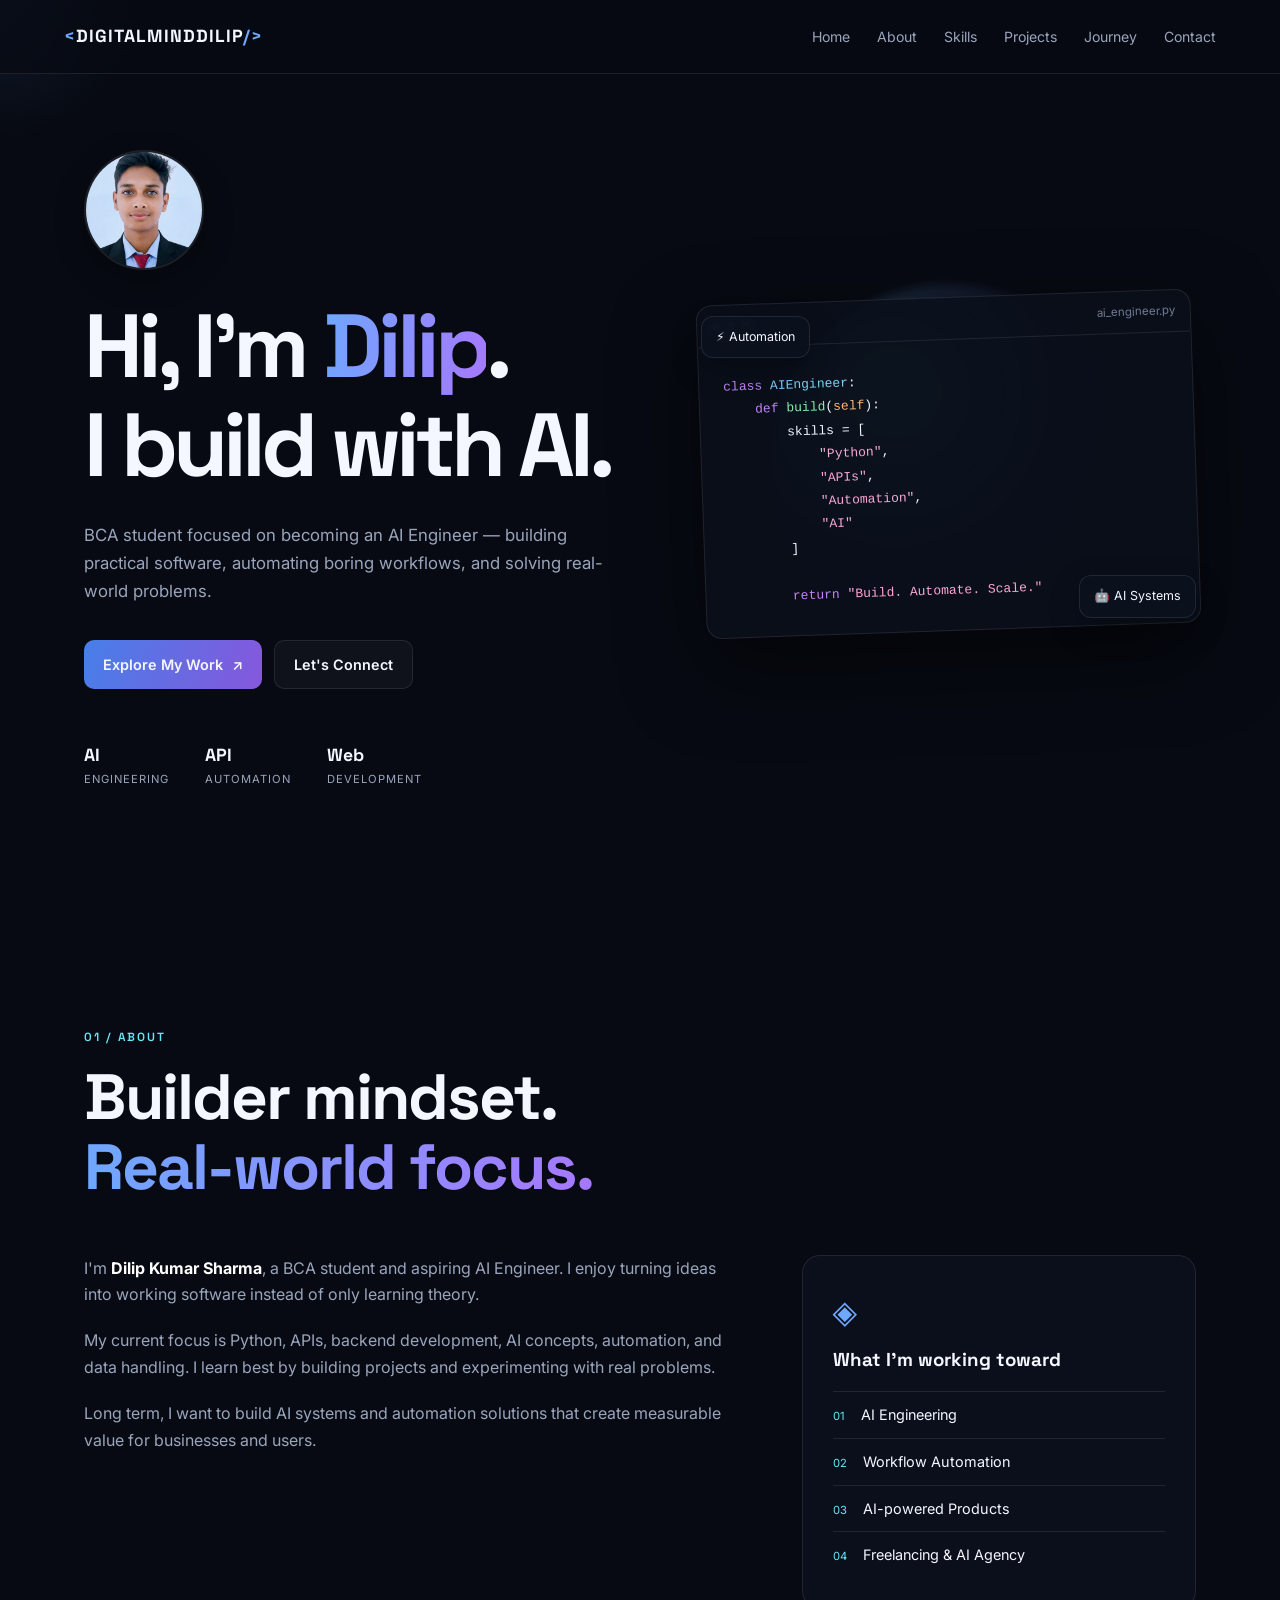
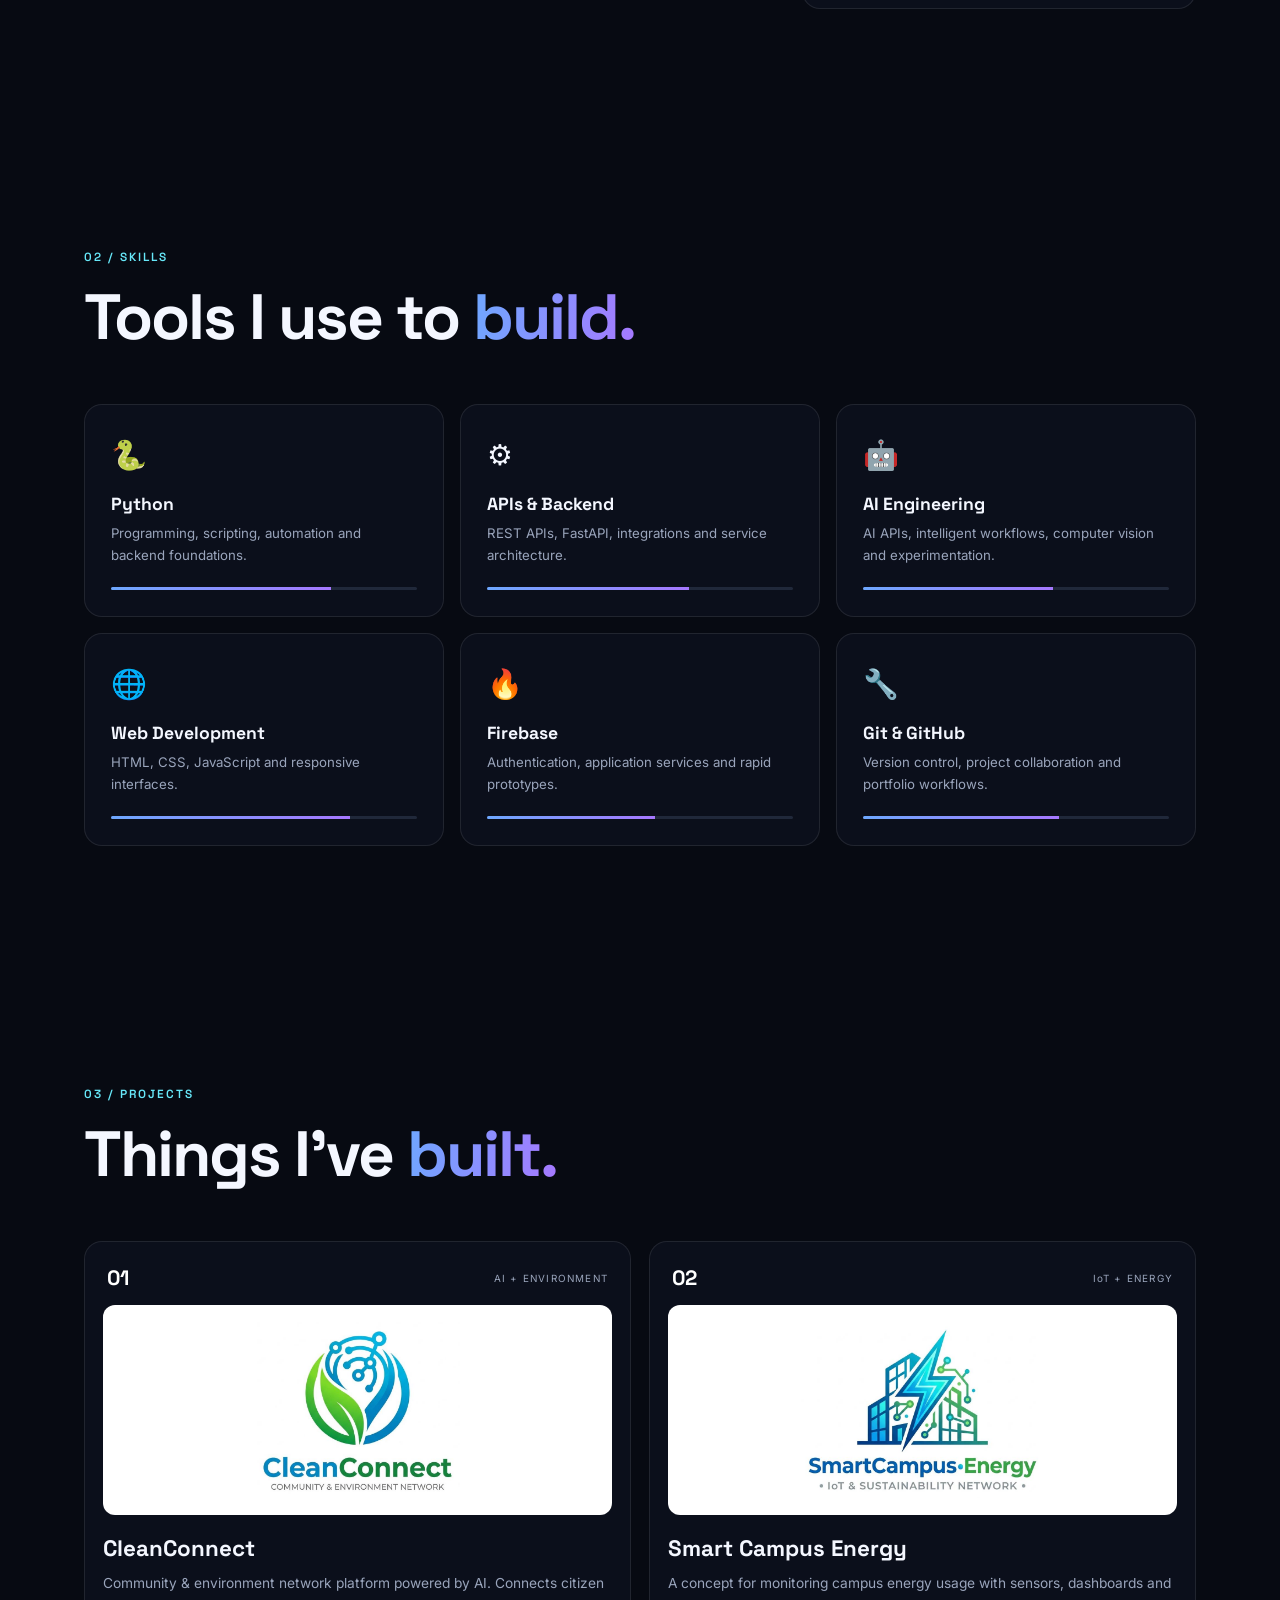
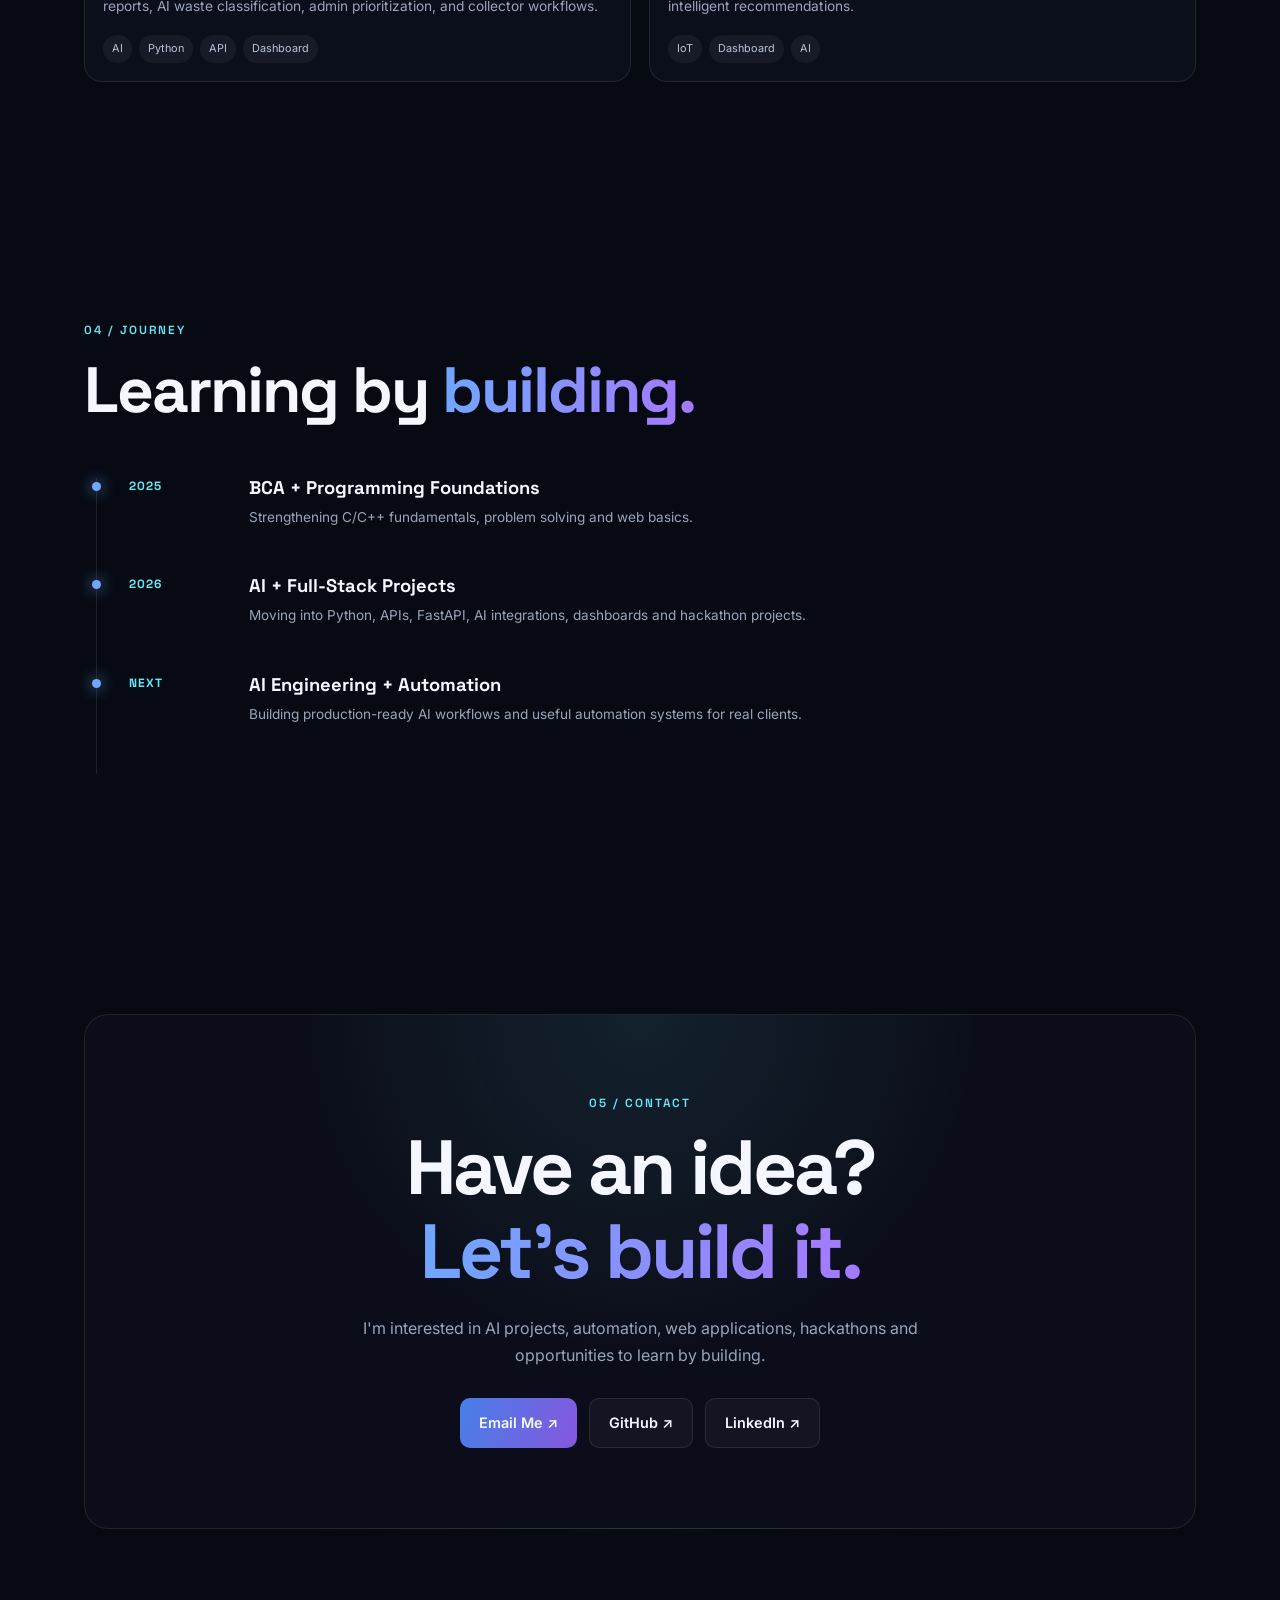
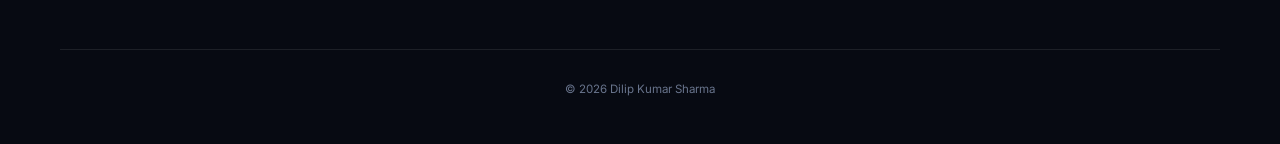
==== index.html @ 92e2d767 "Add professional Smart Campus Energy logo" ====
<!DOCTYPE html>
<html lang="en">
<head>
  <meta charset="UTF-8">
  <meta name="viewport" content="width=device-width, initial-scale=1.0">
  <meta name="description" content="Dilip Kumar Sharma — AI Engineer, Automation Builder and BCA Student portfolio.">
  <title>Dilip Kumar Sharma | AI Engineer Portfolio</title>
  <link rel="preconnect" href="https://fonts.googleapis.com">
  <link rel="preconnect" href="https://fonts.gstatic.com" crossorigin>
  <link href="https://fonts.googleapis.com/css2?family=Inter:wght@400;500;600;700;800&family=Space+Grotesk:wght@500;600;700&display=swap" rel="stylesheet">
  <link rel="stylesheet" href="style.css">
</head>
<body>
  <div class="cursor-glow"></div>
  <div class="grid-bg"></div>

  <header class="header">
    <a class="logo" href="#home"><span>&lt;</span>digitalminddilip<span>/&gt;</span></a>
    <button class="menu-btn" aria-label="Toggle menu">☰</button>
    <nav class="nav">
      <a href="#home">Home</a>
      <a href="#about">About</a>
      <a href="#skills">Skills</a>
      <a href="#projects">Projects</a>
      <a href="#journey">Journey</a>
      <a href="#contact">Contact</a>
    </nav>
  </header>

  <main>
    <section id="home" class="hero section">
      <div class="hero-copy reveal">
        <img src="profile.jpg" alt="Dilip Kumar Sharma" class="profile-img">
        <h1>Hi, I'm <span>Dilip</span>.<br><strong>I build with AI.</strong></h1>
        <p class="hero-text">BCA student focused on becoming an AI Engineer — building practical software, automating boring workflows, and solving real-world problems.</p>
        <div class="hero-actions">
          <a href="#projects" class="btn primary">Explore My Work <span>↗</span></a>
          <a href="#contact" class="btn secondary">Let's Connect</a>
        </div>
        <div class="quick-stats">
          <div><strong>AI</strong><small>Engineering</small></div>
          <div><strong>API</strong><small>Automation</small></div>
          <div><strong>Web</strong><small>Development</small></div>
        </div>
      </div>

      <div class="hero-visual reveal">
        <div class="orb"></div>
        <div class="code-card">
          <div class="window-bar"><i></i><i></i><i></i><span>ai_engineer.py</span></div>
          <pre><code><span class="purple">class</span> <span class="blue">AIEngineer</span>:
    <span class="purple">def</span> <span class="green">build</span>(<span class="orange">self</span>):
        skills = [
            <span class="string">"Python"</span>,
            <span class="string">"APIs"</span>,
            <span class="string">"Automation"</span>,
            <span class="string">"AI"</span>
        ]

        <span class="purple">return</span> <span class="string">"Build. Automate. Scale."</span></code></pre>
        </div>
        <div class="floating-chip chip-one">⚡ Automation</div>
        <div class="floating-chip chip-two">🤖 AI Systems</div>
      </div>
    </section>

    <section id="about" class="section">
      <div class="section-heading reveal">
        <p class="eyebrow">01 / ABOUT</p>
        <h2>Builder mindset.<br><span>Real-world focus.</span></h2>
      </div>
      <div class="about-grid">
        <div class="about-text reveal">
          <p>I'm <strong>Dilip Kumar Sharma</strong>, a BCA student and aspiring AI Engineer. I enjoy turning ideas into working software instead of only learning theory.</p>
          <p>My current focus is Python, APIs, backend development, AI concepts, automation, and data handling. I learn best by building projects and experimenting with real problems.</p>
          <p>Long term, I want to build AI systems and automation solutions that create measurable value for businesses and users.</p>
        </div>
        <div class="about-card reveal">
          <span class="card-icon">◈</span>
          <h3>What I'm working toward</h3>
          <ul>
            <li><span>01</span> AI Engineering</li>
            <li><span>02</span> Workflow Automation</li>
            <li><span>03</span> AI-powered Products</li>
            <li><span>04</span> Freelancing & AI Agency</li>
          </ul>
        </div>
      </div>
    </section>

    <section id="skills" class="section">
      <div class="section-heading reveal">
        <p class="eyebrow">02 / SKILLS</p>
        <h2>Tools I use to <span>build.</span></h2>
      </div>
      <div class="skills-grid">
        <article class="skill-card reveal"><div class="skill-icon">🐍</div><h3>Python</h3><p>Programming, scripting, automation and backend foundations.</p><div class="meter"><span style="width:72%"></span></div></article>
        <article class="skill-card reveal"><div class="skill-icon">⚙</div><h3>APIs & Backend</h3><p>REST APIs, FastAPI, integrations and service architecture.</p><div class="meter"><span style="width:66%"></span></div></article>
        <article class="skill-card reveal"><div class="skill-icon">🤖</div><h3>AI Engineering</h3><p>AI APIs, intelligent workflows, computer vision and experimentation.</p><div class="meter"><span style="width:62%"></span></div></article>
        <article class="skill-card reveal"><div class="skill-icon">🌐</div><h3>Web Development</h3><p>HTML, CSS, JavaScript and responsive interfaces.</p><div class="meter"><span style="width:78%"></span></div></article>
        <article class="skill-card reveal"><div class="skill-icon">🔥</div><h3>Firebase</h3><p>Authentication, application services and rapid prototypes.</p><div class="meter"><span style="width:55%"></span></div></article>
        <article class="skill-card reveal"><div class="skill-icon">🔧</div><h3>Git & GitHub</h3><p>Version control, project collaboration and portfolio workflows.</p><div class="meter"><span style="width:64%"></span></div></article>
      </div>
    </section>

    <section id="projects" class="section projects-section">
      <div class="section-heading reveal">
        <p class="eyebrow">03 / PROJECTS</p>
        <h2>Things I've <span>built.</span></h2>
      </div>
      <div class="projects-grid">
        <article class="project-card reveal">
          <div class="project-top"><span class="project-number">01</span><span class="project-tag">AI + ENVIRONMENT</span></div>
          <div class="project-visual eco" style="background: #ffffff; display: flex; align-items: center; justify-content: center; padding: 16px;">
            <img src="cleanconnect.jpg" alt="CleanConnect Logo" style="max-width: 100%; max-height: 100%; width: auto; height: 100%; object-fit: contain; display: block; margin: auto;">
          </div>
          <h3>CleanConnect</h3>
          <p>Community & environment network platform powered by AI. Connects citizen reports, AI waste classification, admin prioritization, and collector workflows.</p>
          <div class="tags"><span>AI</span><span>Python</span><span>API</span><span>Dashboard</span></div>
        </article>

        <article class="project-card reveal">
          <div class="project-top"><span class="project-number">02</span><span class="project-tag">IoT + ENERGY</span></div>
          <div class="project-visual campus" style="background: #ffffff; display: flex; align-items: center; justify-content: center; padding: 16px;">
            <img src="smartcampus.jpg" alt="Smart Campus Energy Logo" style="max-width: 100%; max-height: 100%; width: auto; height: 100%; object-fit: contain; display: block; margin: auto;">
          </div>
          <h3>Smart Campus Energy</h3>
          <p>A concept for monitoring campus energy usage with sensors, dashboards and intelligent recommendations.</p>
          <div class="tags"><span>IoT</span><span>Dashboard</span><span>AI</span></div>
        </article>

      </div>
    </section>

    <section id="journey" class="section journey-section">
      <div class="section-heading reveal">
        <p class="eyebrow">04 / JOURNEY</p>
        <h2>Learning by <span>building.</span></h2>
      </div>
      <div class="timeline">
        <div class="timeline-item reveal"><span class="timeline-dot"></span><span class="year">2025</span><div><h3>BCA + Programming Foundations</h3><p>Strengthening C/C++ fundamentals, problem solving and web basics.</p></div></div>
        <div class="timeline-item reveal"><span class="timeline-dot"></span><span class="year">2026</span><div><h3>AI + Full-Stack Projects</h3><p>Moving into Python, APIs, FastAPI, AI integrations, dashboards and hackathon projects.</p></div></div>
        <div class="timeline-item reveal"><span class="timeline-dot"></span><span class="year">NEXT</span><div><h3>AI Engineering + Automation</h3><p>Building production-ready AI workflows and useful automation systems for real clients.</p></div></div>
      </div>
    </section>

    <section id="contact" class="section contact-section">
      <div class="contact-box reveal">
        <p class="eyebrow">05 / CONTACT</p>
        <h2>Have an idea?<br><span>Let's build it.</span></h2>
        <p>I'm interested in AI projects, automation, web applications, hackathons and opportunities to learn by building.</p>
        <div class="contact-actions">
          <a class="btn primary" href="https://mail.google.com/mail/?view=cm&fs=1&to=digitalminddilip0906@gmail.com" target="_blank" rel="noopener">Email Me ↗</a>
          <a class="btn secondary" href="https://github.com/digitalminddilip" target="_blank" rel="noopener">GitHub ↗</a>
          <a class="btn secondary" href="https://www.linkedin.com/" target="_blank" rel="noopener">LinkedIn ↗</a>
        </div>
      </div>
    </section>
  </main>

  <footer class="footer">
    <span>© 2026 Dilip Kumar Sharma</span>
  </footer>

  <script src="script.js"></script>
</body>
</html>
---- style.css ----
:root{
  --bg:#070a12;--panel:rgba(14,18,31,.76);--text:#f4f7ff;--muted:#9aa5bc;
  --line:rgba(255,255,255,.09);--blue:#6ea8ff;--purple:#a678ff;--cyan:#67e8f9;
  --max:1160px;
}
*{box-sizing:border-box;margin:0;padding:0}
html{scroll-behavior:smooth}
body{font-family:Inter,system-ui,sans-serif;background:var(--bg);color:var(--text);line-height:1.65;overflow-x:hidden}
a{color:inherit;text-decoration:none}
.grid-bg{position:fixed;inset:0;z-index:-2;opacity:.24;background-image:linear-gradient(rgba(255,255,255,.035) 1px,transparent 1px),linear-gradient(90deg,rgba(255,255,255,.035) 1px,transparent 1px);background-size:48px 48px;mask-image:linear-gradient(to bottom,black,transparent 85%)}
.cursor-glow{position:fixed;width:300px;height:300px;border-radius:50%;pointer-events:none;z-index:-1;background:radial-gradient(circle,rgba(110,168,255,.10),transparent 68%);transform:translate(-50%,-50%)}
.header{position:fixed;top:0;left:0;right:0;height:74px;display:flex;align-items:center;justify-content:space-between;padding:0 5%;z-index:20;background:rgba(7,10,18,.72);backdrop-filter:blur(18px);border-bottom:1px solid var(--line)}
.logo{font-family:"Space Grotesk";font-weight:700;font-size:1.1rem;letter-spacing:1px;text-transform:uppercase;animation:logoGlow 2.5s infinite alternate;transition:0.3s}.logo:hover{transform:scale(1.05)}.logo span{color:var(--blue)}
@keyframes logoGlow{0%{text-shadow:0 0 4px rgba(110,168,255,0.3)}100%{text-shadow:0 0 15px rgba(166,120,255,0.8),0 0 30px rgba(110,168,255,0.4)}}
.nav{display:flex;gap:27px}.nav a{font-size:.88rem;color:var(--muted);transition:.25s}.nav a:hover{color:white}
.menu-btn{display:none;background:none;border:0;color:white;font-size:1.4rem}
.section{max-width:var(--max);margin:auto;padding:120px 24px}
.hero{min-height:100vh;display:grid;grid-template-columns:1.05fr .95fr;align-items:center;gap:70px;padding-top:140px}
.eyebrow{color:var(--cyan);font:600 .74rem "Space Grotesk";letter-spacing:2px;text-transform:uppercase;margin-bottom:18px}
.status-dot{display:inline-block;width:7px;height:7px;background:#62f59a;border-radius:50%;box-shadow:0 0 12px #62f59a;margin-right:8px}
h1,h2,h3{font-family:"Space Grotesk",sans-serif;line-height:1.1}h1{font-size:clamp(3.2rem,7vw,6.4rem);letter-spacing:-5px}h1 span,h2 span{background:linear-gradient(100deg,var(--blue),var(--purple));-webkit-background-clip:text;color:transparent}h1 strong{font-weight:700}
.profile-img{width:120px;height:120px;border-radius:50%;object-fit:cover;border:2px solid var(--line);margin:10px 0 20px;box-shadow:0 10px 30px rgba(0,0,0,0.3)}
.hero-text{max-width:630px;color:var(--muted);font-size:1.05rem;margin:28px 0 34px}
.hero-actions,.contact-actions{display:flex;gap:12px;flex-wrap:wrap}.btn{display:inline-flex;align-items:center;gap:9px;border:1px solid var(--line);padding:12px 19px;border-radius:10px;font-weight:600;font-size:.9rem;transition:.25s}.btn:hover{transform:translateY(-3px);border-color:rgba(110,168,255,.5)}.btn.primary{background:linear-gradient(110deg,#477fe8,#8657dd);border:0}.btn.secondary{background:rgba(255,255,255,.035)}
.quick-stats{display:flex;gap:36px;margin-top:52px}.quick-stats div{display:flex;flex-direction:column}.quick-stats strong{font-family:"Space Grotesk";font-size:1.1rem}.quick-stats small{color:var(--muted);font-size:.7rem;text-transform:uppercase;letter-spacing:1px}
.hero-visual{position:relative;min-height:480px;display:grid;place-items:center}.orb{position:absolute;width:360px;height:360px;border-radius:50%;background:radial-gradient(circle at 35% 30%,rgba(103,232,249,.23),rgba(130,90,255,.08) 45%,transparent 70%);filter:blur(4px);animation:pulse 5s infinite}.code-card{position:relative;width:min(510px,100%);border:1px solid var(--line);background:rgba(11,15,27,.88);border-radius:16px;box-shadow:0 30px 80px rgba(0,0,0,.5);overflow:hidden;transform:rotate(-2deg);transition:.5s}.code-card:hover{transform:rotate(0) translateY(-6px)}.window-bar{height:42px;border-bottom:1px solid var(--line);display:flex;align-items:center;gap:7px;padding:0 15px;color:#707a92;font-size:.72rem}.window-bar i{width:8px;height:8px;border-radius:50%;background:#3a4152}.window-bar span{margin-left:auto}.code-card pre{padding:28px 24px;overflow:auto;font:13px/1.8 Consolas,monospace}.purple{color:#c084fc}.blue{color:#7dd3fc}.green{color:#86efac}.orange{color:#fdba74}.string{color:#f9a8d4}
.floating-chip{position:absolute;padding:10px 14px;border:1px solid var(--line);background:rgba(13,18,31,.82);border-radius:12px;backdrop-filter:blur(10px);font-size:.78rem;box-shadow:0 12px 30px rgba(0,0,0,.25)}.chip-one{left:0;top:19%}.chip-two{right:0;bottom:18%}
.section-heading{margin-bottom:52px}.section-heading h2{font-size:clamp(2.2rem,5vw,4rem);letter-spacing:-2px}.about-grid{display:grid;grid-template-columns:1.25fr .75fr;gap:60px}.about-text{color:var(--muted);font-size:1rem;max-width:680px}.about-text p+p{margin-top:20px}.about-text strong{color:white}.about-card,.skill-card,.project-card{border:1px solid var(--line);background:var(--panel);border-radius:18px}.about-card{padding:30px}.card-icon{font-size:2rem;color:var(--blue)}.about-card h3{margin:12px 0 20px}.about-card ul{list-style:none}.about-card li{padding:11px 0;border-top:1px solid var(--line);font-size:.9rem}.about-card li span{color:var(--cyan);font-size:.7rem;margin-right:12px}
.skills-grid{display:grid;grid-template-columns:repeat(3,1fr);gap:16px}.skill-card{padding:26px;transition:.3s}.skill-card:hover,.project-card:hover{transform:translateY(-6px);border-color:rgba(110,168,255,.35)}.skill-icon{font-size:1.8rem;margin-bottom:16px}.skill-card h3{font-size:1.1rem}.skill-card p{color:var(--muted);font-size:.83rem;margin:9px 0 20px}.meter{height:3px;background:#20283a;border-radius:9px;overflow:hidden}.meter span{display:block;height:100%;background:linear-gradient(90deg,var(--blue),var(--purple))}
.projects-grid{display:grid;grid-template-columns:repeat(2,1fr);gap:18px}.project-card{padding:18px;transition:.3s}.project-card.featured{grid-column:span 2}.project-top{display:flex;justify-content:space-between;align-items:center;padding:5px 4px 14px;color:var(--muted)}.project-number{font:700 1.3rem "Space Grotesk";color:#fff}.project-tag{font-size:.62rem;letter-spacing:1.2px}.project-visual{height:210px;border-radius:12px;margin-bottom:22px;display:grid;place-items:center;font-size:4rem;position:relative;overflow:hidden;border:1px solid var(--line)}.project-visual.eco{background:radial-gradient(circle at center,rgba(57,189,119,.22),transparent 58%),#0c211d}.project-visual.campus{background:radial-gradient(circle,#1e3b68,transparent 65%),#10182a}.project-visual.vision{background:radial-gradient(circle,#49376f,transparent 65%),#171125}.project-visual.dna{background:radial-gradient(circle,#16475a,transparent 65%),#0d2028}.scan-line{position:absolute;left:0;right:0;height:1px;background:#61f4b1;box-shadow:0 0 18px #61f4b1;animation:scan 3s linear infinite}.project-card h3{font-size:1.4rem}.project-card>p{color:var(--muted);font-size:.86rem;margin:10px 0 18px}.tags{display:flex;gap:7px;flex-wrap:wrap}.tags span{font-size:.68rem;padding:5px 9px;border-radius:20px;background:rgba(255,255,255,.05);color:#b9c4db}
.timeline{max-width:850px;border-left:1px solid var(--line);margin-left:12px}.timeline-item{position:relative;display:grid;grid-template-columns:100px 1fr;gap:20px;padding:0 0 48px 32px}.timeline-dot{position:absolute;left:-5px;top:4px;width:9px;height:9px;background:var(--blue);border-radius:50%;box-shadow:0 0 15px var(--blue)}.year{color:var(--cyan);font:700 .75rem "Space Grotesk";letter-spacing:1px}.timeline-item h3{font-size:1.15rem}.timeline-item p{color:var(--muted);font-size:.85rem;margin-top:8px}
.contact-box{text-align:center;padding:80px 30px;border:1px solid var(--line);border-radius:24px;background:radial-gradient(circle at 50% 0,rgba(103,232,249,.09),transparent 45%),rgba(14,18,31,.65)}.contact-box .eyebrow{margin-bottom:15px}.contact-box h2{font-size:clamp(2.7rem,6vw,5rem);letter-spacing:-3px}.contact-box>p:not(.eyebrow){max-width:600px;margin:22px auto 30px;color:var(--muted)}.contact-actions{justify-content:center}.contact-box small{display:block;margin-top:25px;color:#657087;font-size:.7rem}
.footer{max-width:var(--max);margin:auto;padding:30px 24px 45px;border-top:1px solid var(--line);display:flex;justify-content:center;align-items:center;color:#68748c;font-size:.72rem}
.reveal{opacity:0;transform:translateY(25px);transition:opacity .7s ease,transform .7s ease}.reveal.visible{opacity:1;transform:none}
@keyframes pulse{50%{transform:scale(1.08);opacity:.75}}@keyframes scan{from{top:0}to{top:100%}}
@media(max-width:850px){.nav{position:absolute;top:74px;left:0;right:0;display:none;flex-direction:column;background:rgba(7,10,18,.97);padding:22px 7%;border-bottom:1px solid var(--line)}.nav.open{display:flex}.menu-btn{display:block}.hero{grid-template-columns:1fr;padding-top:125px}.hero-visual{min-height:390px}.about-grid{grid-template-columns:1fr}.skills-grid{grid-template-columns:repeat(2,1fr)}}
@media(max-width:600px){h1{letter-spacing:-3px;font-size:3.25rem}.section{padding:90px 18px}.hero{gap:20px}.hero-visual{min-height:340px}.code-card pre{font-size:10px}.floating-chip{font-size:.68rem}.chip-one{left:-5px}.chip-two{right:-5px}.skills-grid,.projects-grid{grid-template-columns:1fr}.project-card.featured{grid-column:auto}.project-visual{height:180px}.timeline-item{grid-template-columns:1fr;gap:4px}.footer{flex-direction:column;gap:8px}.quick-stats{gap:20px}}
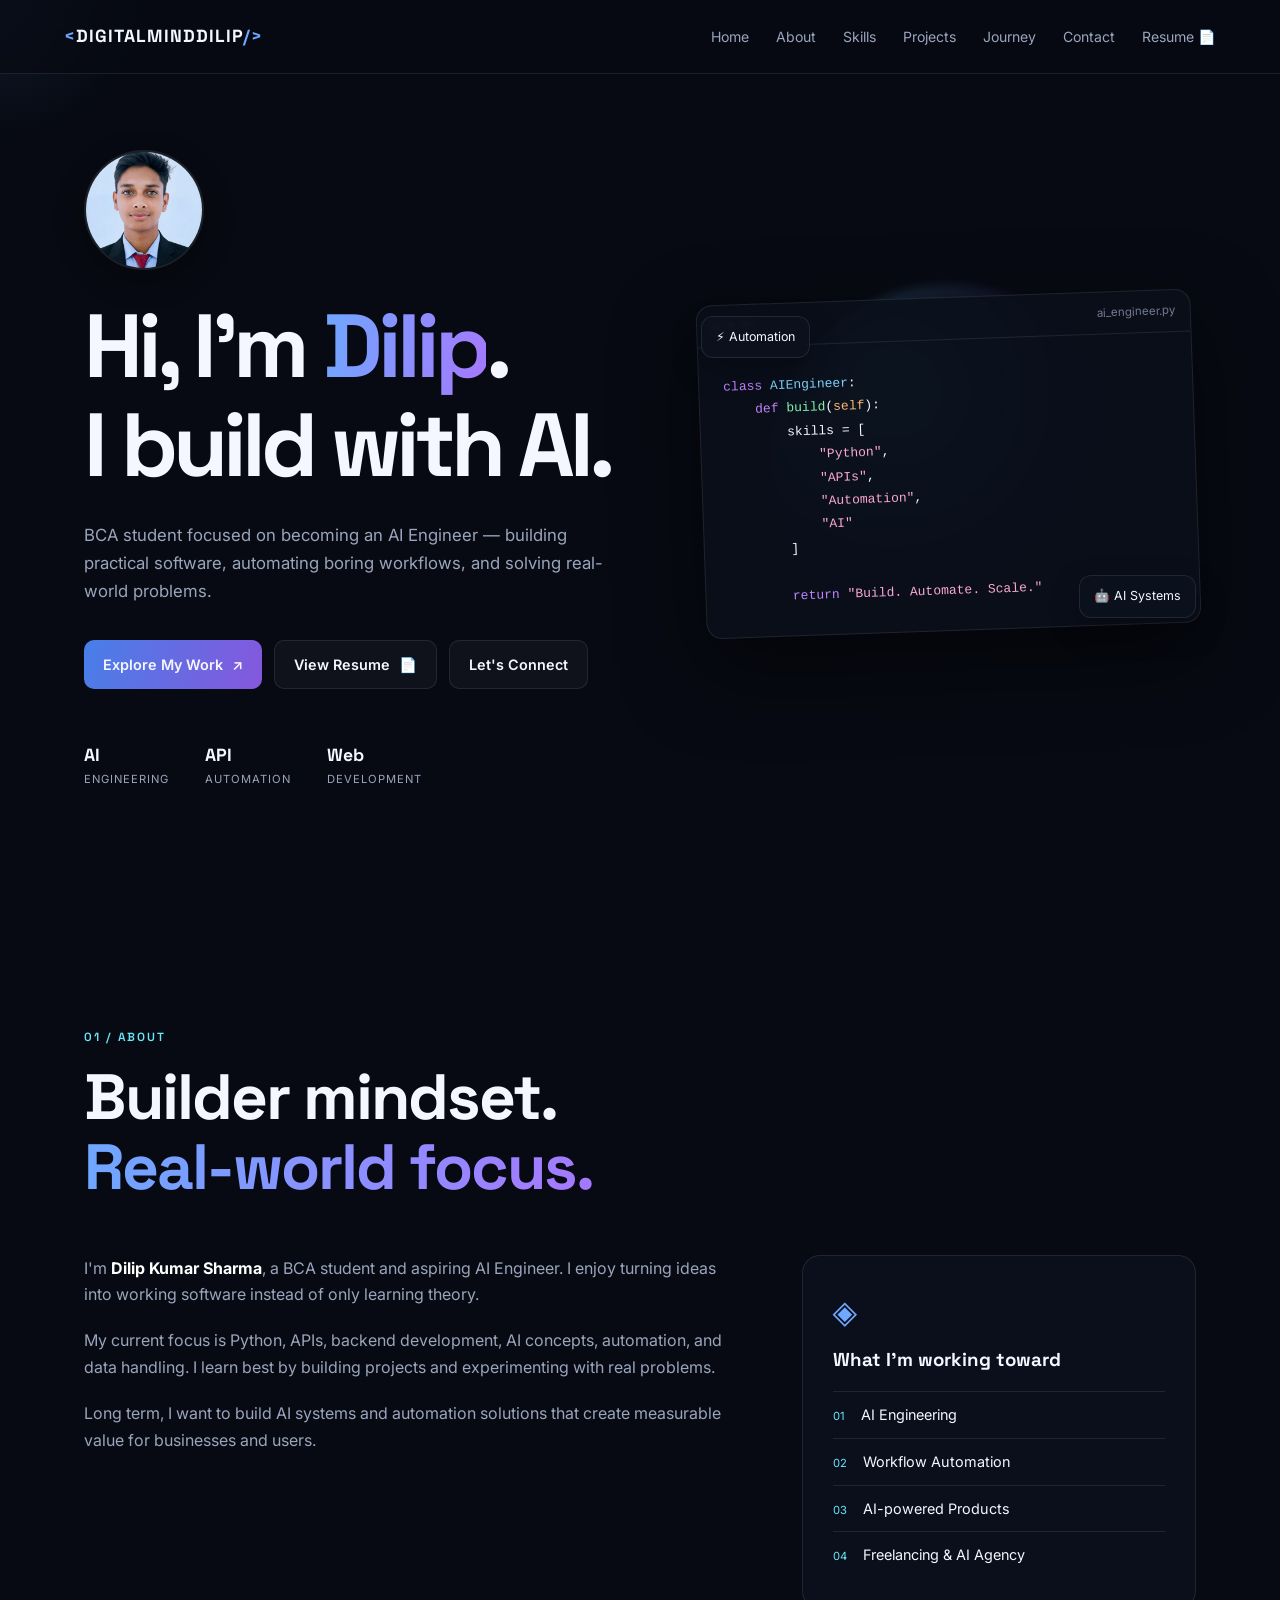
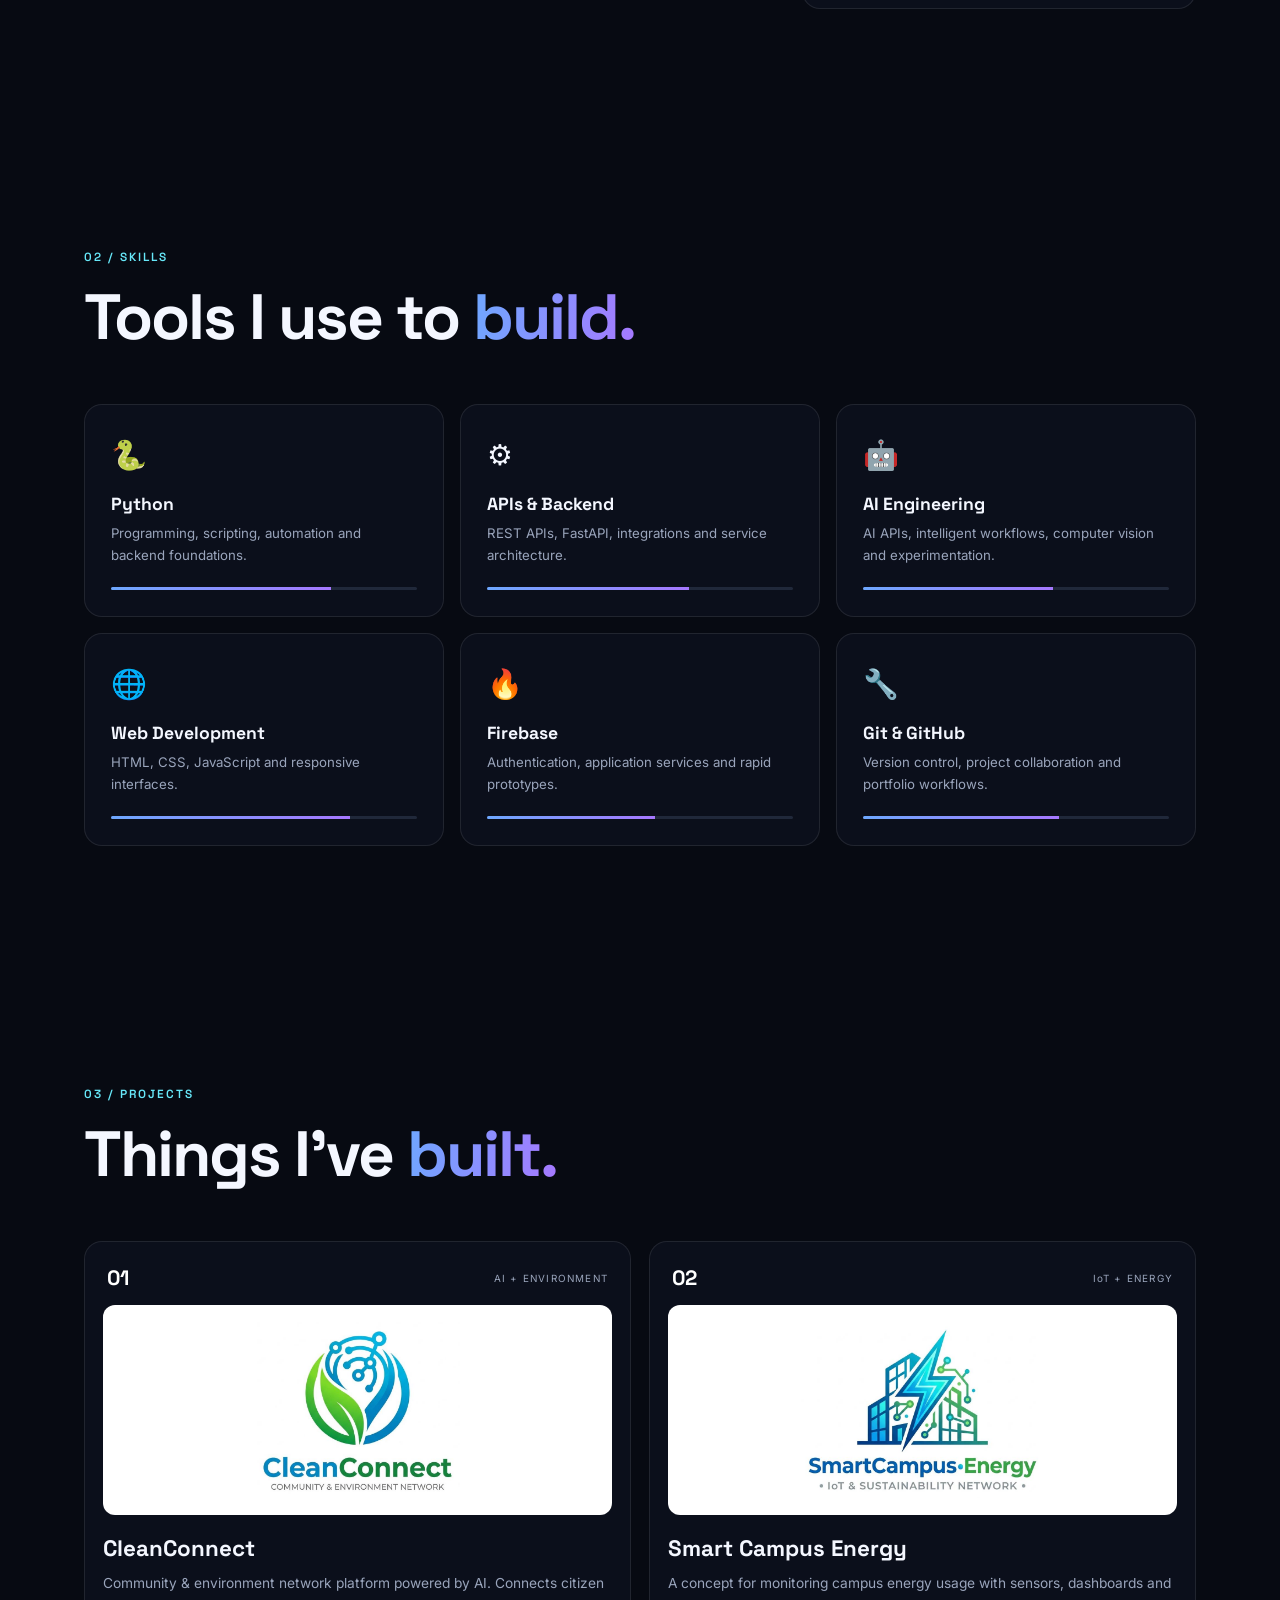
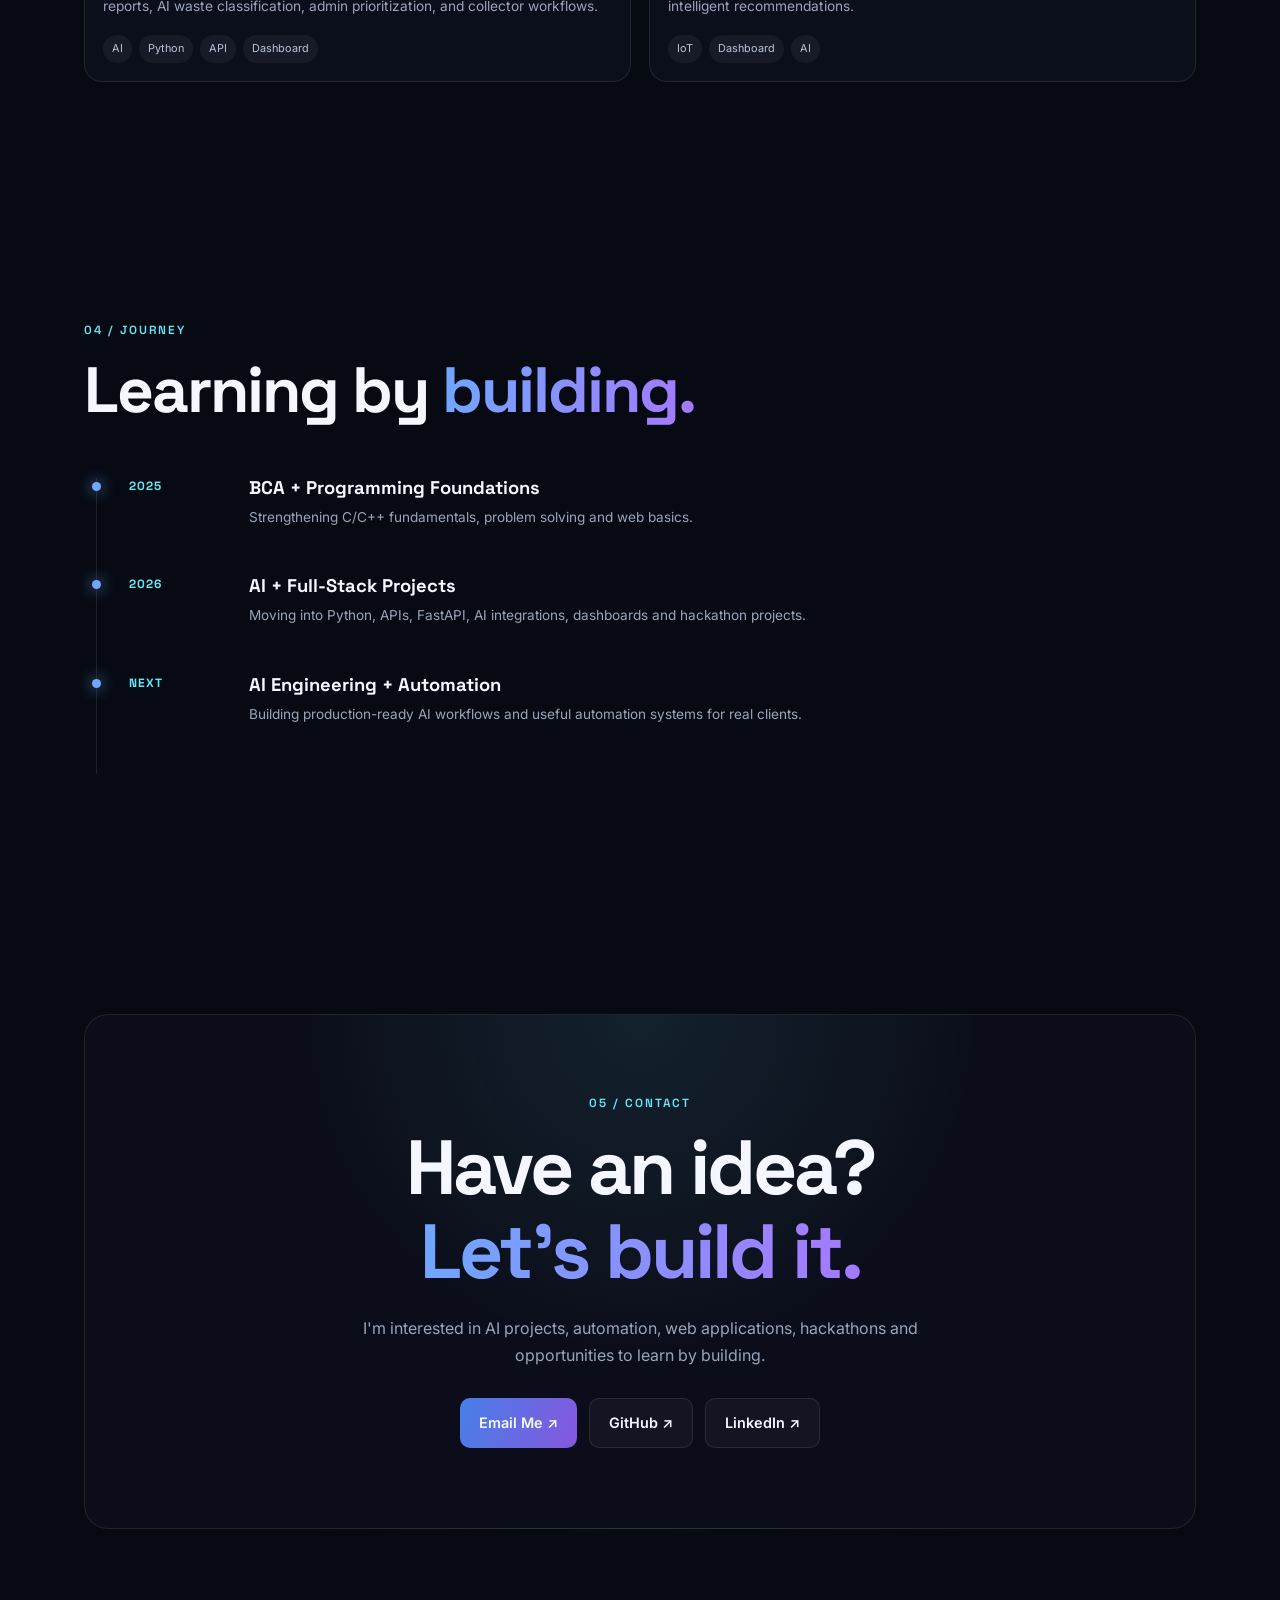
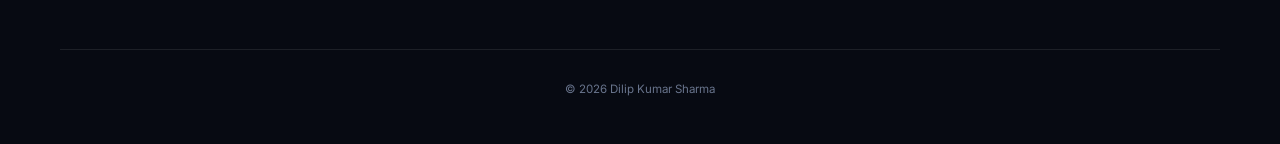
==== commit 51085f50: "Add professional ATS-ready resume.html page and navigation links" ====
--- a/index.html
+++ b/index.html
@@ -24,6 +24,7 @@
       <a href="#projects">Projects</a>
       <a href="#journey">Journey</a>
       <a href="#contact">Contact</a>
+      <a href="resume.html">Resume 📄</a>
     </nav>
   </header>
 
@@ -35,6 +36,7 @@
         <p class="hero-text">BCA student focused on becoming an AI Engineer — building practical software, automating boring workflows, and solving real-world problems.</p>
         <div class="hero-actions">
           <a href="#projects" class="btn primary">Explore My Work <span>↗</span></a>
+          <a href="resume.html" class="btn secondary">View Resume <span>📄</span></a>
           <a href="#contact" class="btn secondary">Let's Connect</a>
         </div>
         <div class="quick-stats">
@@ -150,7 +152,7 @@
         <h2>Have an idea?<br><span>Let's build it.</span></h2>
         <p>I'm interested in AI projects, automation, web applications, hackathons and opportunities to learn by building.</p>
         <div class="contact-actions">
-          <a class="btn primary" href="https://mail.google.com/mail/?view=cm&fs=1&to=digitalminddilip0906@gmail.com" target="_blank" rel="noopener">Email Me ↗</a>
+          <a class="btn primary" id="email-btn" href="https://mail.google.com/mail/?view=cm&fs=1&to=digitalminddilip0906@gmail.com" target="_blank" rel="noopener">Email Me ↗</a>
           <a class="btn secondary" href="https://github.com/digitalminddilip" target="_blank" rel="noopener">GitHub ↗</a>
           <a class="btn secondary" href="https://www.linkedin.com/" target="_blank" rel="noopener">LinkedIn ↗</a>
         </div>
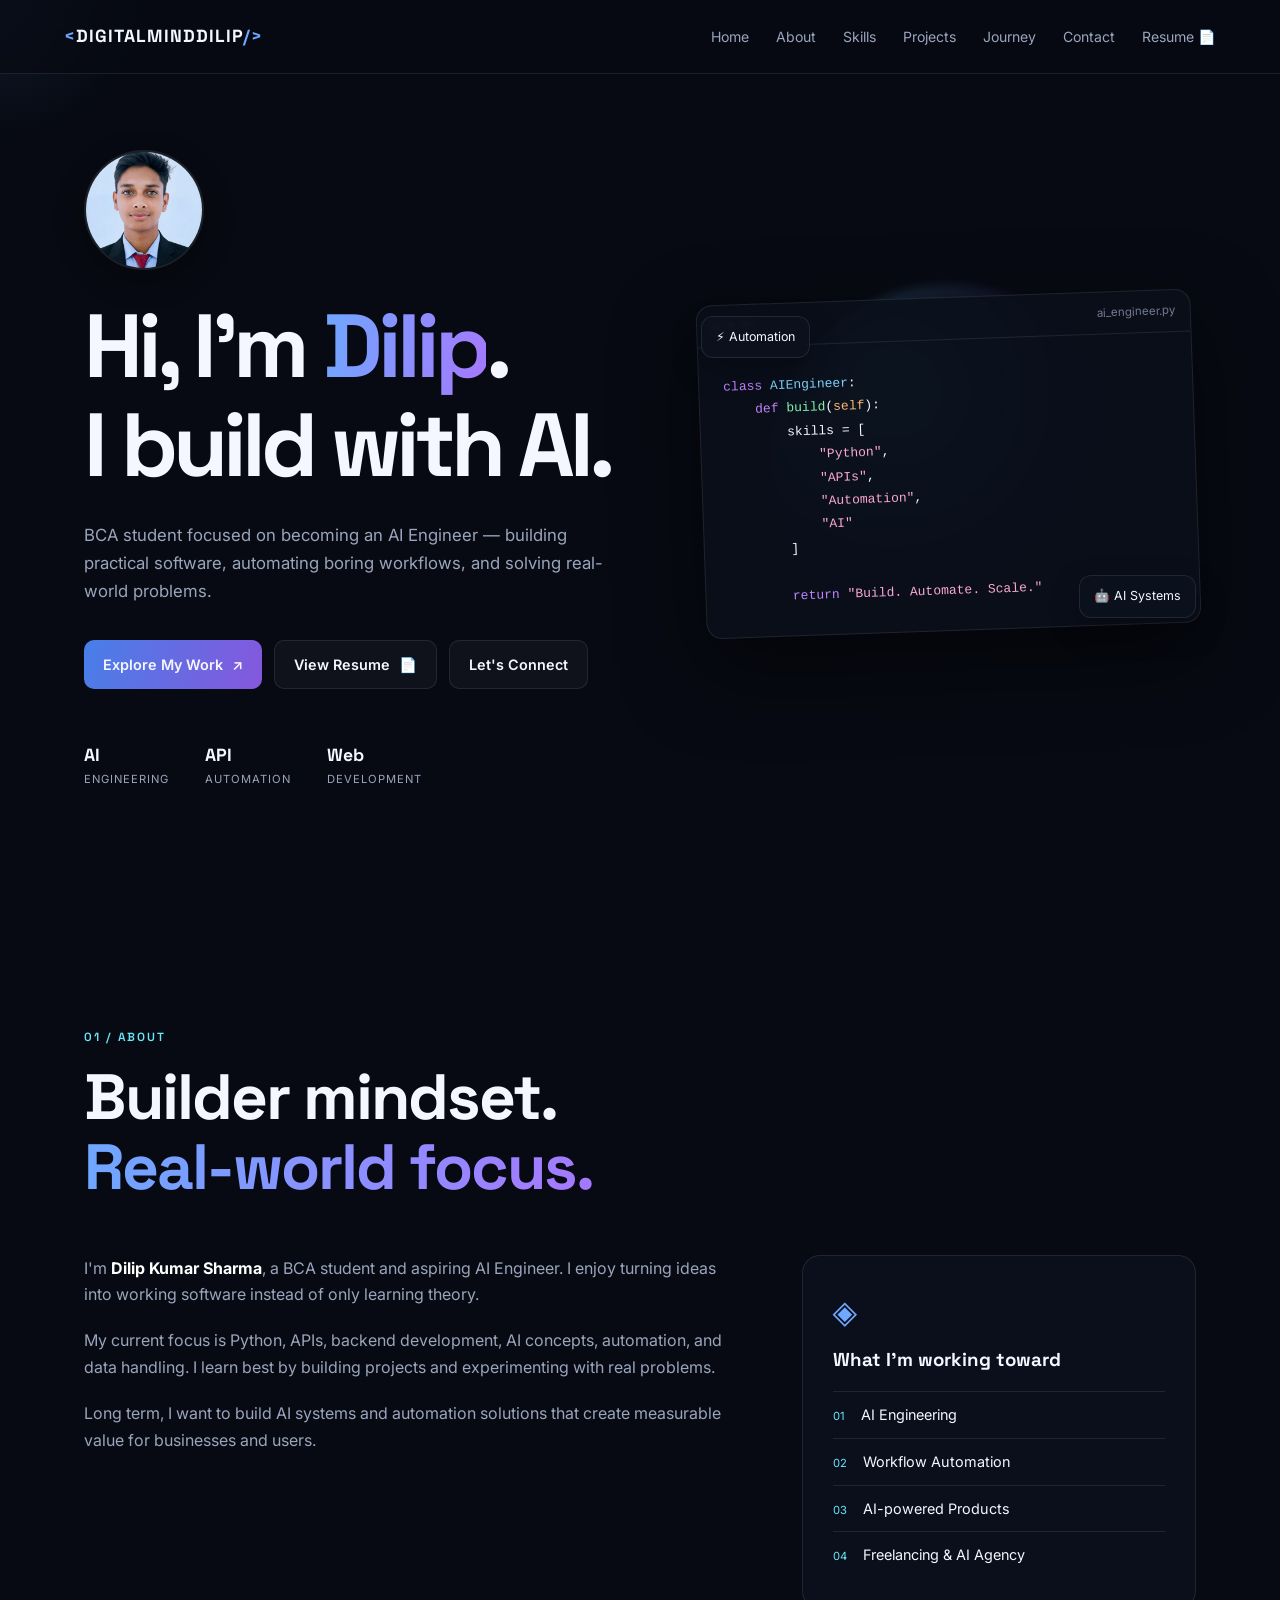
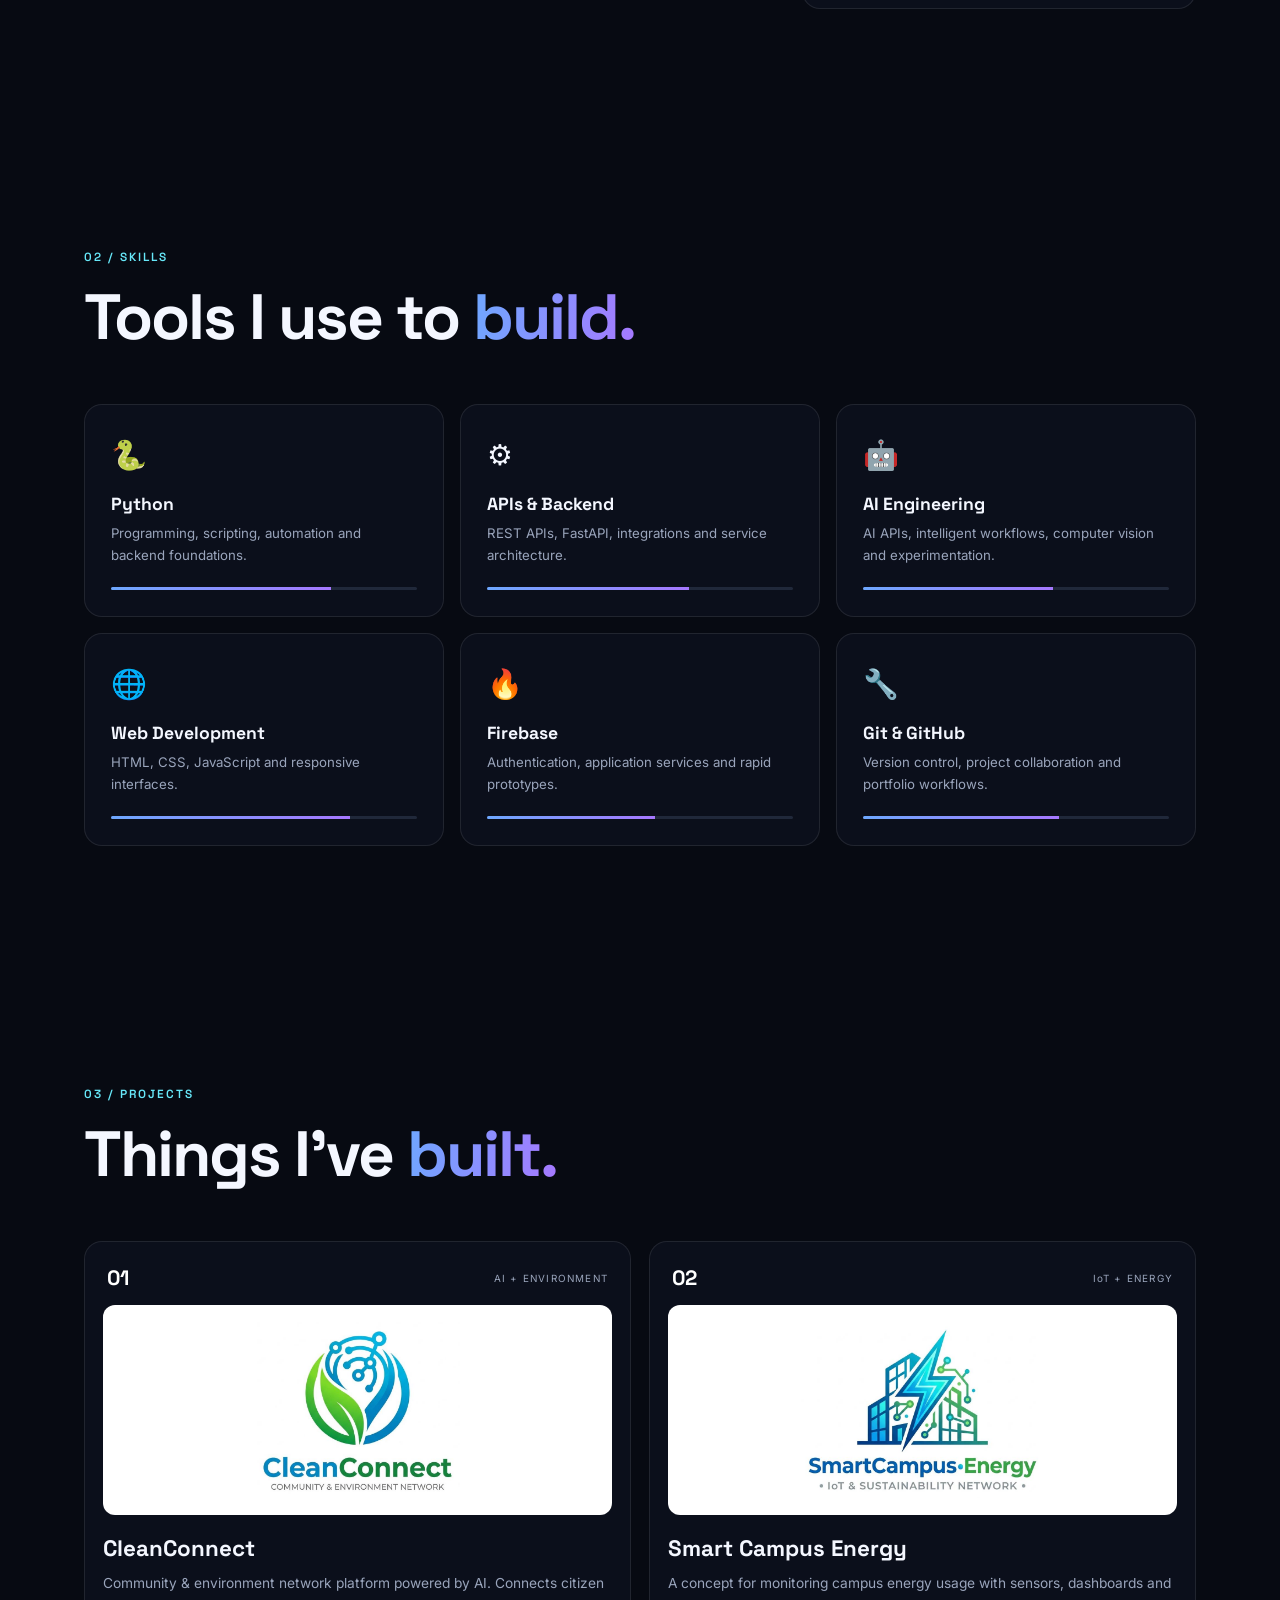
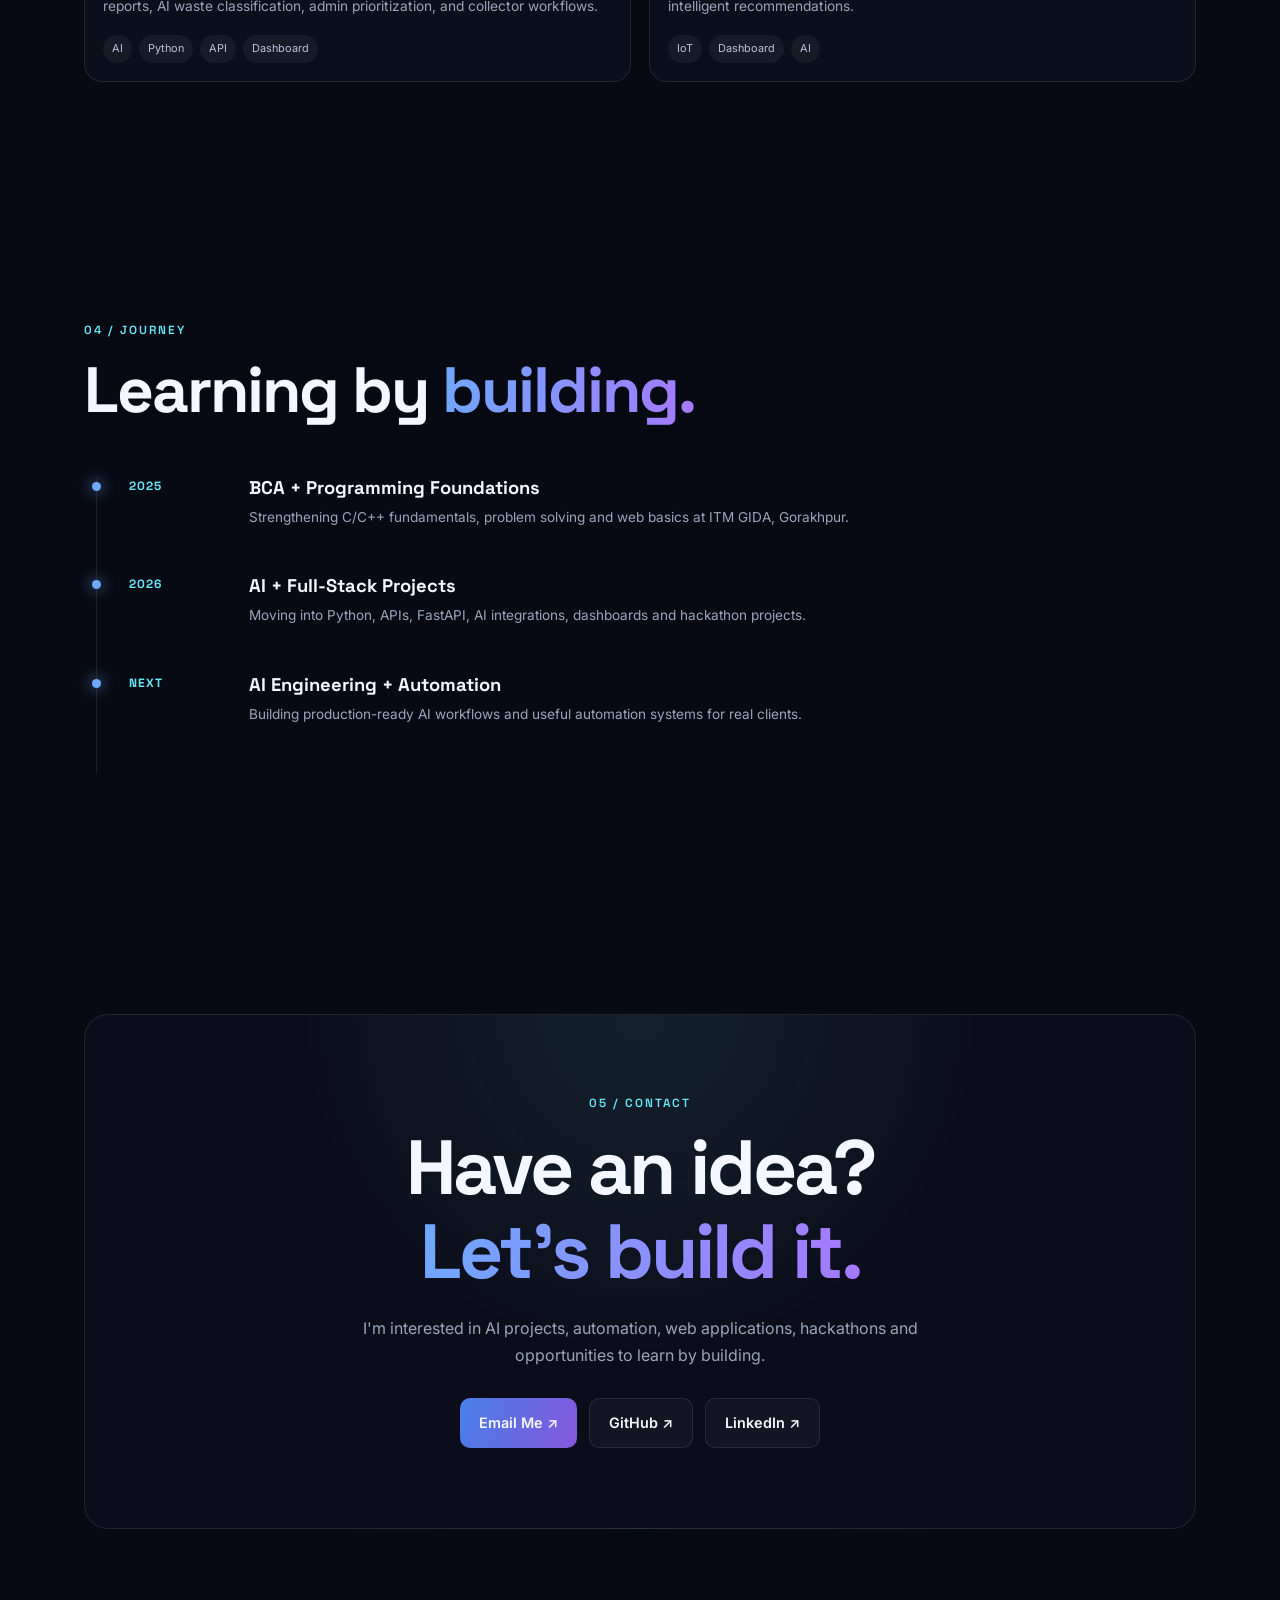
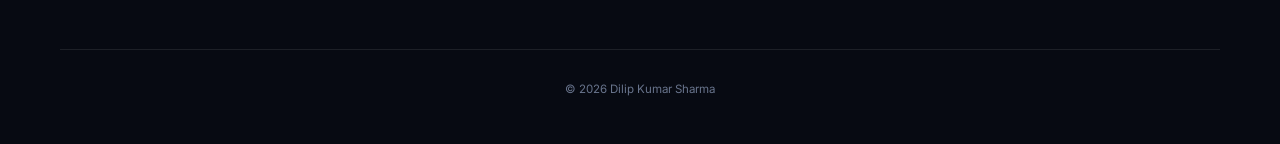
==== commit 7ef16806: "Update BCA college to ITM GIDA, Gorakhpur in resume and portfolio timeline" ====
--- a/index.html
+++ b/index.html
@@ -140,7 +140,7 @@
         <h2>Learning by <span>building.</span></h2>
       </div>
       <div class="timeline">
-        <div class="timeline-item reveal"><span class="timeline-dot"></span><span class="year">2025</span><div><h3>BCA + Programming Foundations</h3><p>Strengthening C/C++ fundamentals, problem solving and web basics.</p></div></div>
+        <div class="timeline-item reveal"><span class="timeline-dot"></span><span class="year">2025</span><div><h3>BCA + Programming Foundations</h3><p>Strengthening C/C++ fundamentals, problem solving and web basics at ITM GIDA, Gorakhpur.</p></div></div>
         <div class="timeline-item reveal"><span class="timeline-dot"></span><span class="year">2026</span><div><h3>AI + Full-Stack Projects</h3><p>Moving into Python, APIs, FastAPI, AI integrations, dashboards and hackathon projects.</p></div></div>
         <div class="timeline-item reveal"><span class="timeline-dot"></span><span class="year">NEXT</span><div><h3>AI Engineering + Automation</h3><p>Building production-ready AI workflows and useful automation systems for real clients.</p></div></div>
       </div>
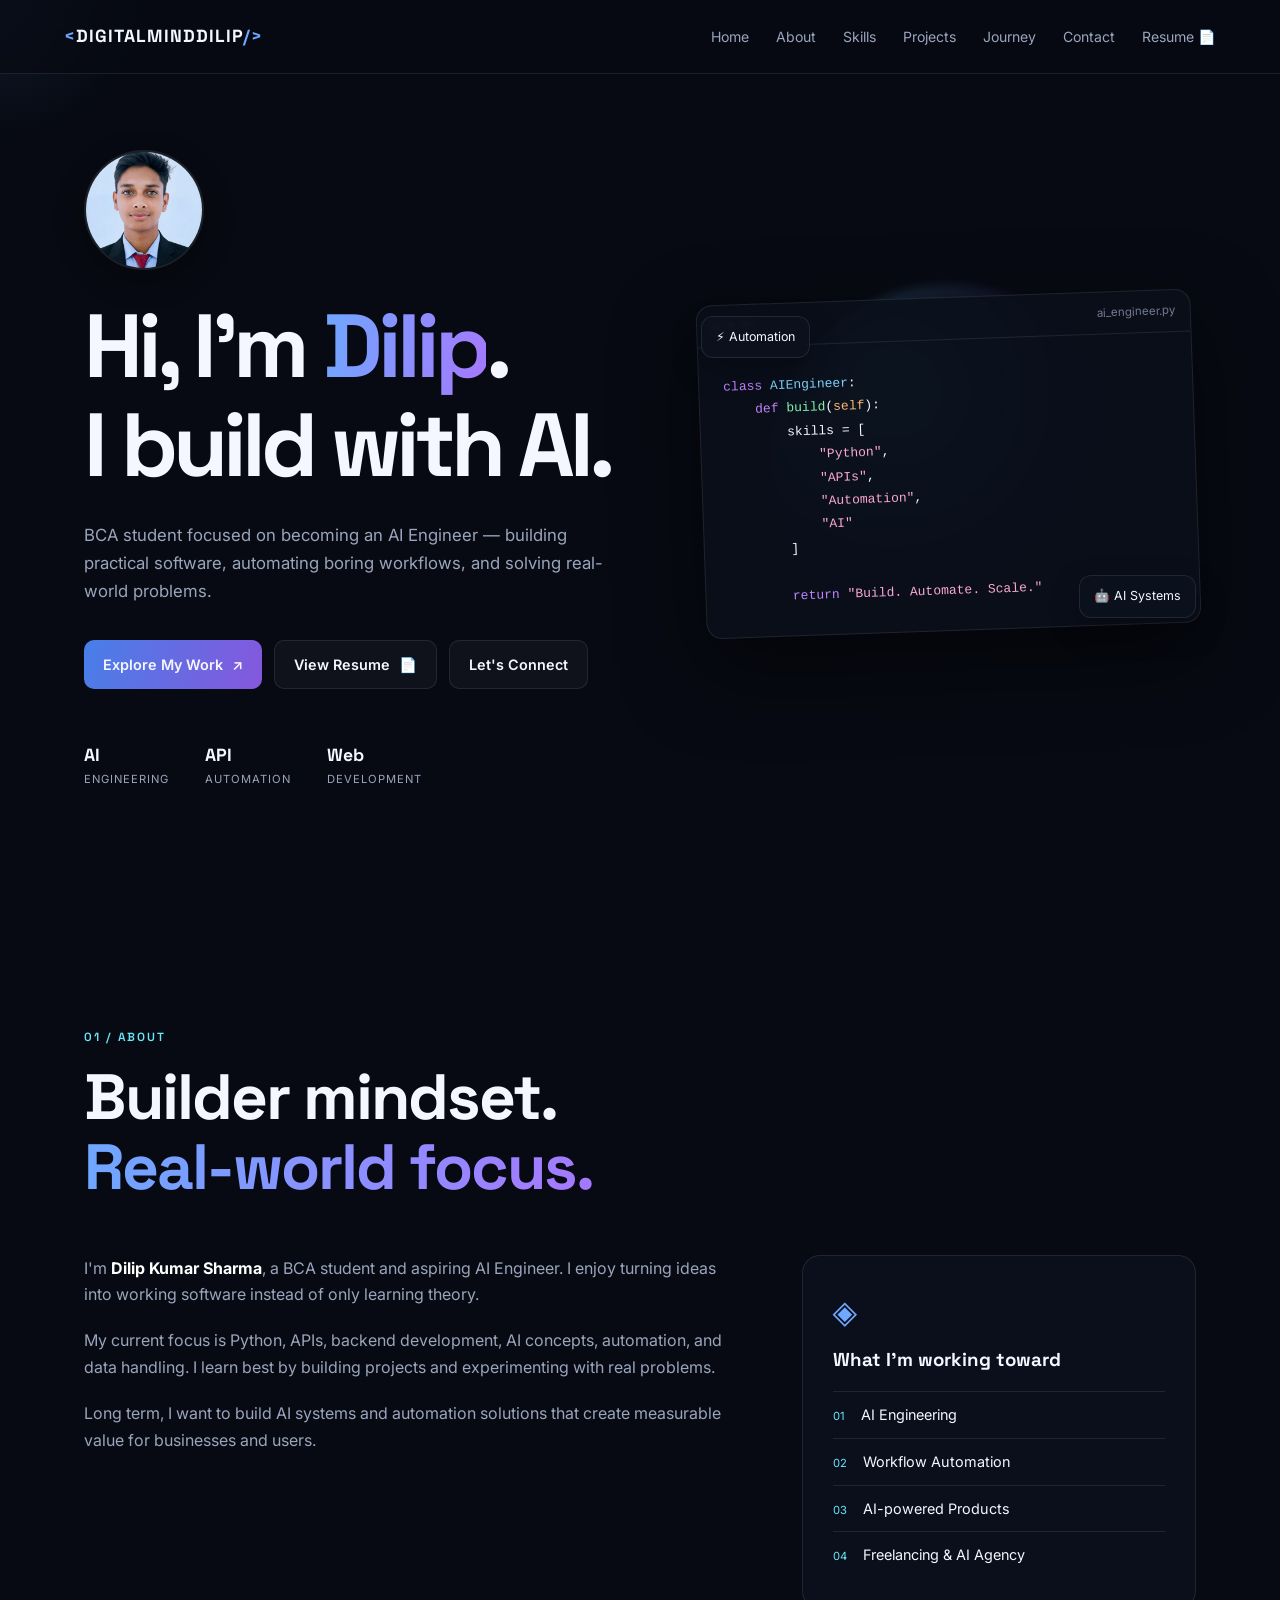
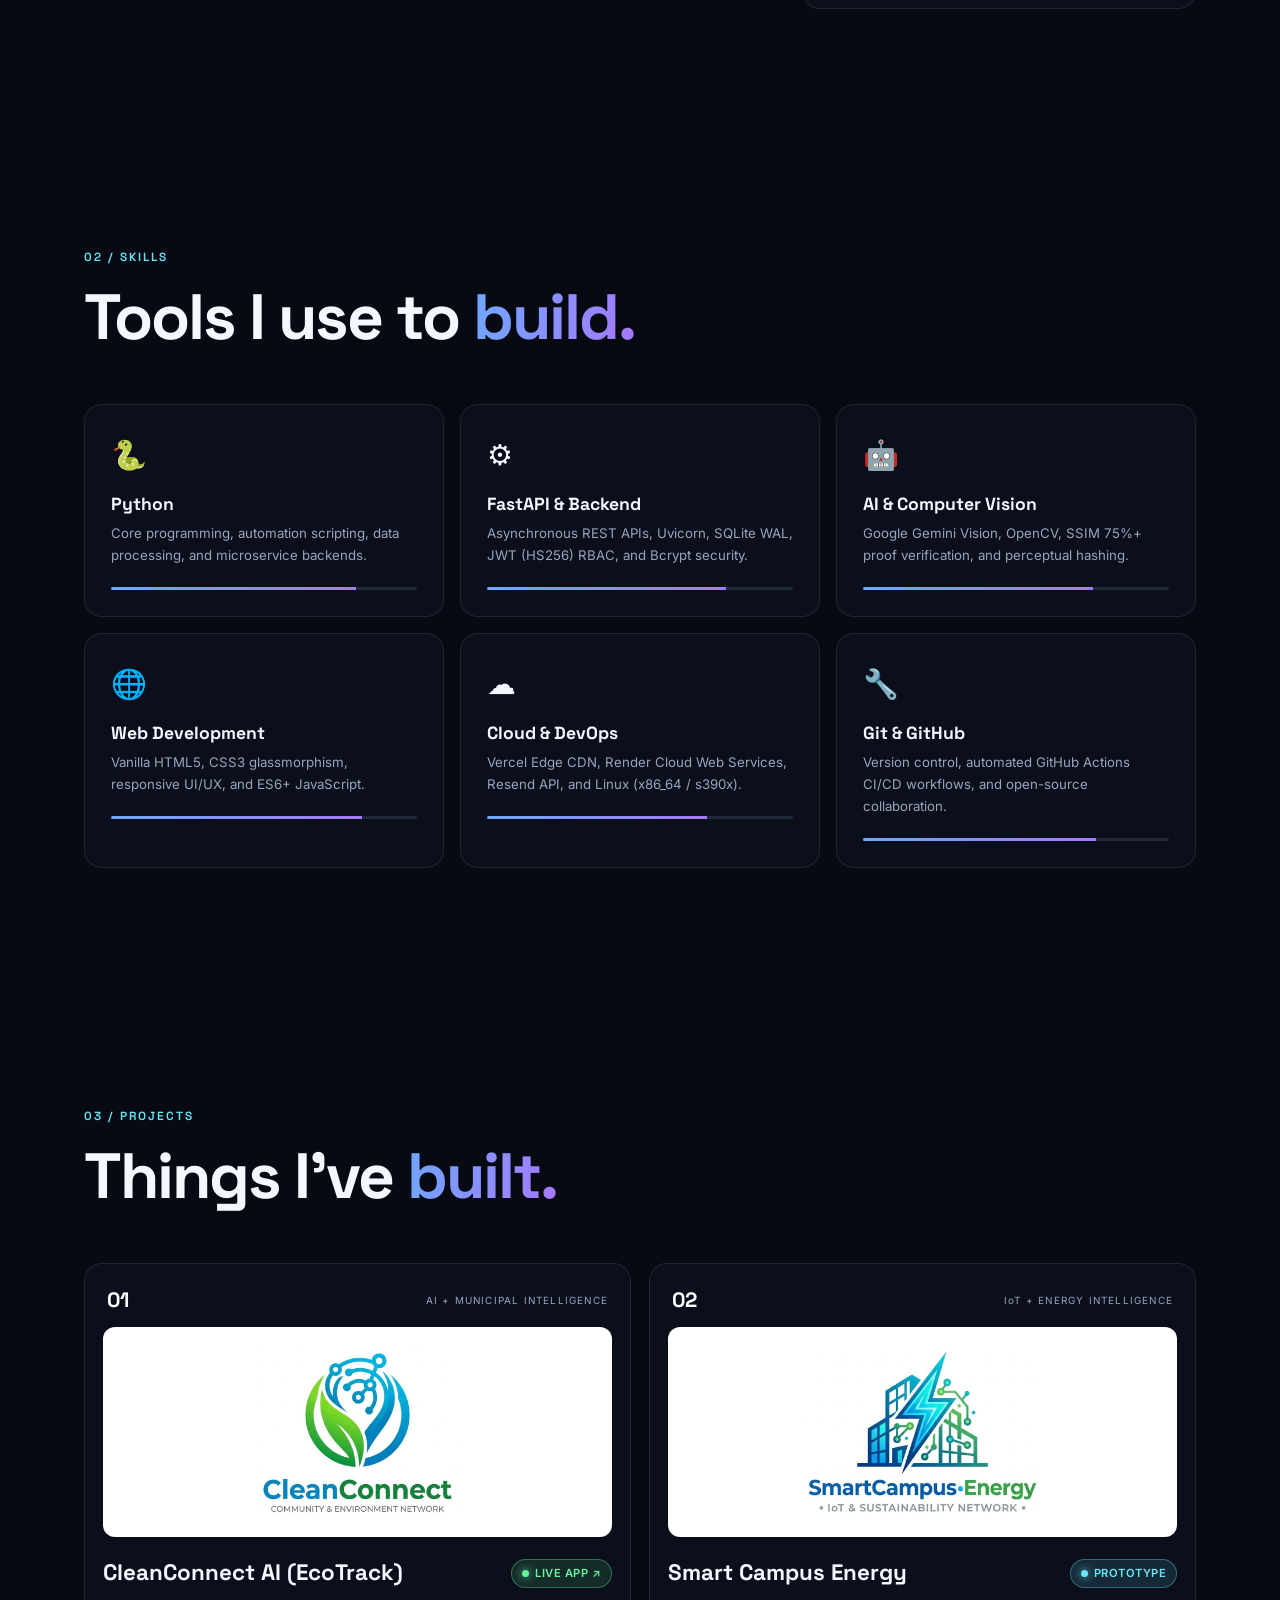
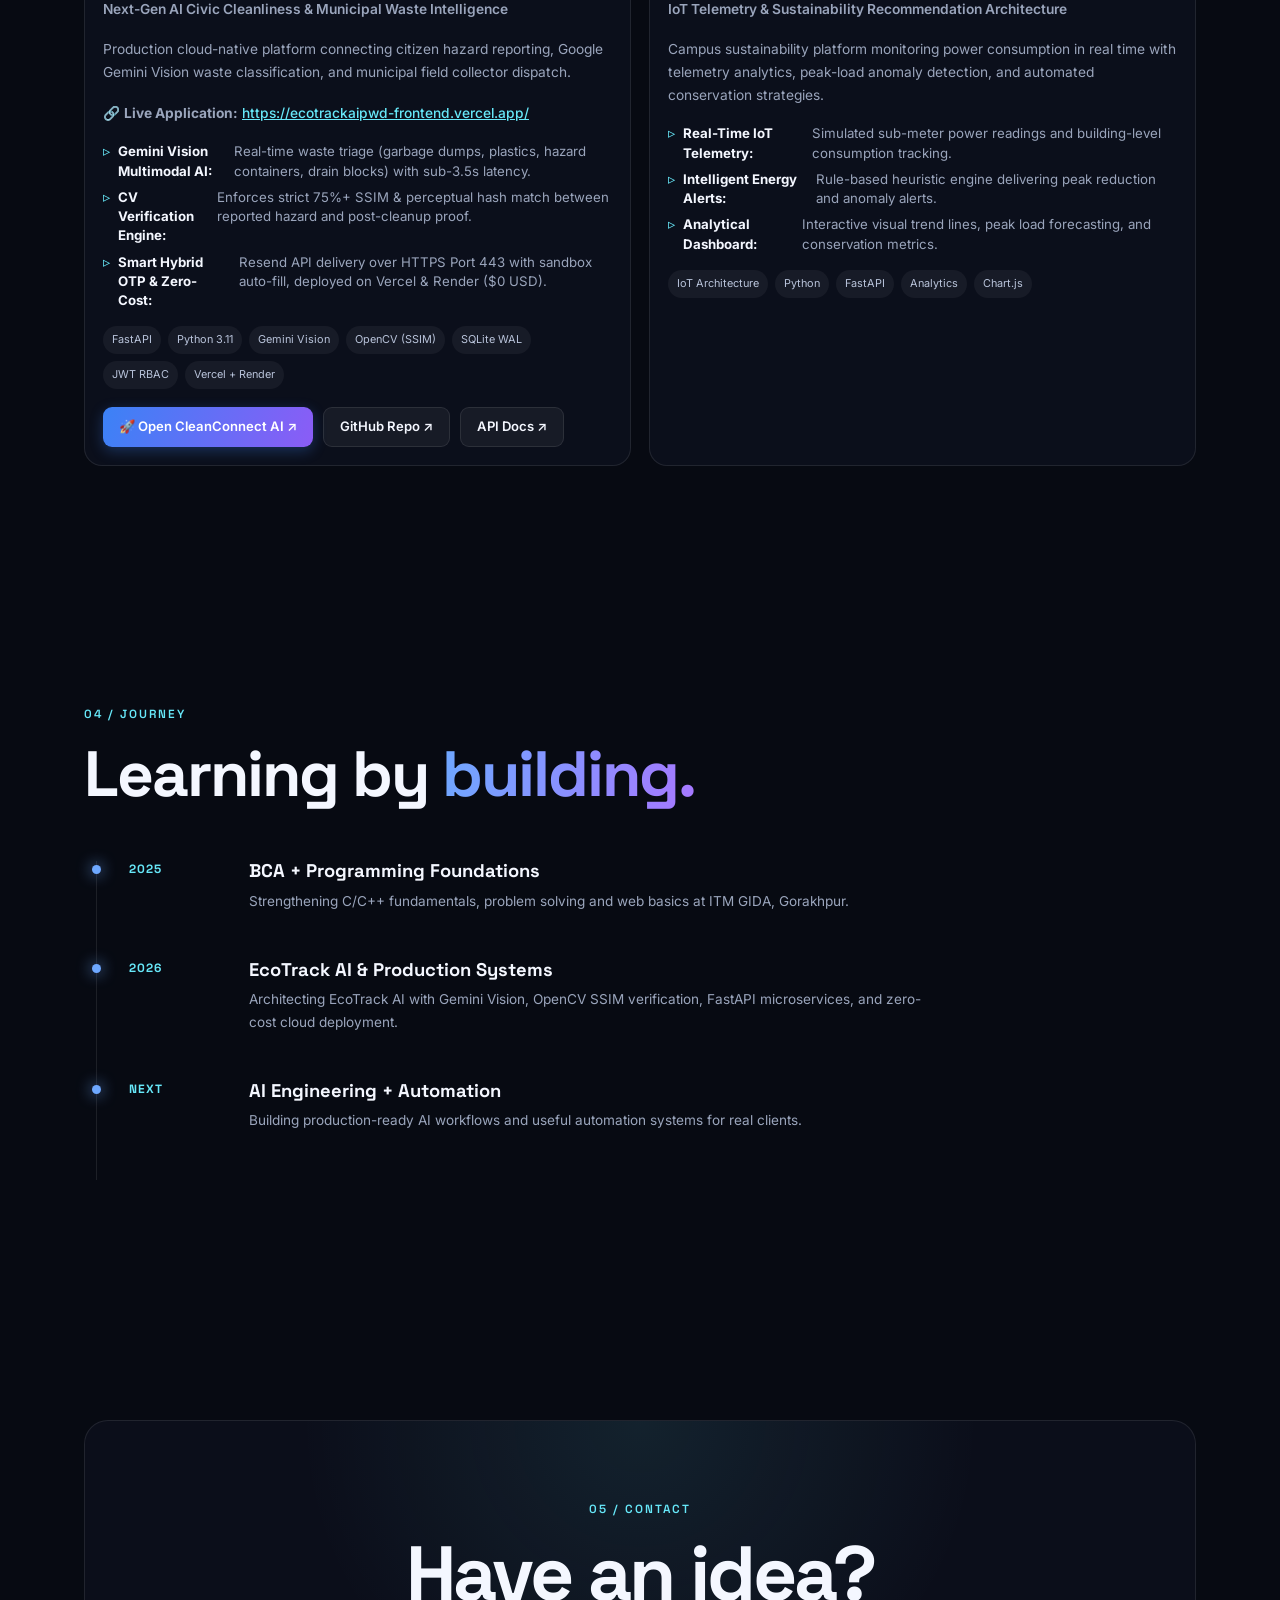
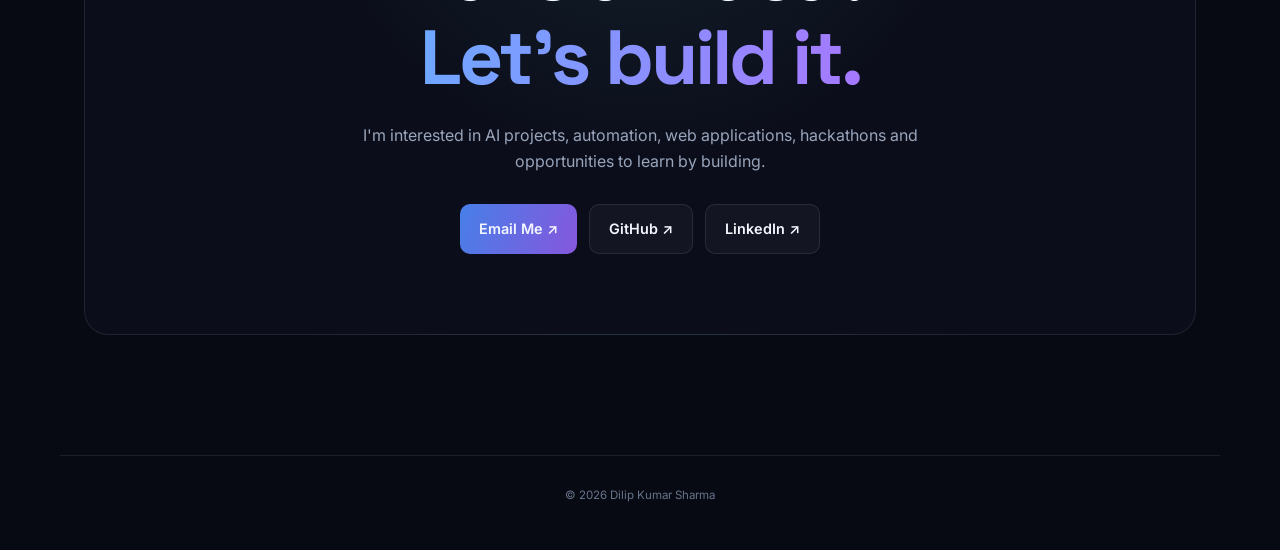
==== commit 0c5d6f4c: "feat: add CleanConnect AI live demo link and EcoTrack AI SRS specifications" ====
--- a/index.html
+++ b/index.html
@@ -96,12 +96,12 @@
         <h2>Tools I use to <span>build.</span></h2>
       </div>
       <div class="skills-grid">
-        <article class="skill-card reveal"><div class="skill-icon">🐍</div><h3>Python</h3><p>Programming, scripting, automation and backend foundations.</p><div class="meter"><span style="width:72%"></span></div></article>
-        <article class="skill-card reveal"><div class="skill-icon">⚙</div><h3>APIs & Backend</h3><p>REST APIs, FastAPI, integrations and service architecture.</p><div class="meter"><span style="width:66%"></span></div></article>
-        <article class="skill-card reveal"><div class="skill-icon">🤖</div><h3>AI Engineering</h3><p>AI APIs, intelligent workflows, computer vision and experimentation.</p><div class="meter"><span style="width:62%"></span></div></article>
-        <article class="skill-card reveal"><div class="skill-icon">🌐</div><h3>Web Development</h3><p>HTML, CSS, JavaScript and responsive interfaces.</p><div class="meter"><span style="width:78%"></span></div></article>
-        <article class="skill-card reveal"><div class="skill-icon">🔥</div><h3>Firebase</h3><p>Authentication, application services and rapid prototypes.</p><div class="meter"><span style="width:55%"></span></div></article>
-        <article class="skill-card reveal"><div class="skill-icon">🔧</div><h3>Git & GitHub</h3><p>Version control, project collaboration and portfolio workflows.</p><div class="meter"><span style="width:64%"></span></div></article>
+        <article class="skill-card reveal"><div class="skill-icon">🐍</div><h3>Python</h3><p>Core programming, automation scripting, data processing, and microservice backends.</p><div class="meter"><span style="width:80%"></span></div></article>
+        <article class="skill-card reveal"><div class="skill-icon">⚙</div><h3>FastAPI & Backend</h3><p>Asynchronous REST APIs, Uvicorn, SQLite WAL, JWT (HS256) RBAC, and Bcrypt security.</p><div class="meter"><span style="width:78%"></span></div></article>
+        <article class="skill-card reveal"><div class="skill-icon">🤖</div><h3>AI & Computer Vision</h3><p>Google Gemini Vision, OpenCV, SSIM 75%+ proof verification, and perceptual hashing.</p><div class="meter"><span style="width:75%"></span></div></article>
+        <article class="skill-card reveal"><div class="skill-icon">🌐</div><h3>Web Development</h3><p>Vanilla HTML5, CSS3 glassmorphism, responsive UI/UX, and ES6+ JavaScript.</p><div class="meter"><span style="width:82%"></span></div></article>
+        <article class="skill-card reveal"><div class="skill-icon">☁️</div><h3>Cloud & DevOps</h3><p>Vercel Edge CDN, Render Cloud Web Services, Resend API, and Linux (x86_64 / s390x).</p><div class="meter"><span style="width:72%"></span></div></article>
+        <article class="skill-card reveal"><div class="skill-icon">🔧</div><h3>Git & GitHub</h3><p>Version control, automated GitHub Actions CI/CD workflows, and open-source collaboration.</p><div class="meter"><span style="width:76%"></span></div></article>
       </div>
     </section>
 
@@ -112,23 +112,67 @@
       </div>
       <div class="projects-grid">
         <article class="project-card reveal">
-          <div class="project-top"><span class="project-number">01</span><span class="project-tag">AI + ENVIRONMENT</span></div>
-          <div class="project-visual eco" style="background: #ffffff; display: flex; align-items: center; justify-content: center; padding: 16px;">
-            <img src="cleanconnect.jpg" alt="CleanConnect Logo" style="max-width: 100%; max-height: 100%; width: auto; height: 100%; object-fit: contain; display: block; margin: auto;">
-          </div>
-          <h3>CleanConnect</h3>
-          <p>Community & environment network platform powered by AI. Connects citizen reports, AI waste classification, admin prioritization, and collector workflows.</p>
-          <div class="tags"><span>AI</span><span>Python</span><span>API</span><span>Dashboard</span></div>
+          <div class="project-top">
+            <span class="project-number">01</span>
+            <span class="project-tag">AI + MUNICIPAL INTELLIGENCE</span>
+          </div>
+          <a href="https://ecotrackaipwd-frontend.vercel.app/" target="_blank" rel="noopener" class="project-visual eco" style="background: #ffffff; display: flex; align-items: center; justify-content: center; padding: 16px; text-decoration: none; cursor: pointer;" title="Open CleanConnect AI Live Demo">
+            <img src="cleanconnect.jpg" alt="CleanConnect AI Logo" style="max-width: 100%; max-height: 100%; width: auto; height: 100%; object-fit: contain; display: block; margin: auto;">
+          </a>
+          <div class="project-header-row">
+            <h3><a href="https://ecotrackaipwd-frontend.vercel.app/" target="_blank" rel="noopener" style="color: inherit; text-decoration: none;">CleanConnect AI <span>(EcoTrack)</span></a></h3>
+            <a href="https://ecotrackaipwd-frontend.vercel.app/" target="_blank" rel="noopener" class="badge-live" style="text-decoration: none;"><span class="pulse-dot"></span> Live App ↗</a>
+          </div>
+          <p class="project-subtitle">Next-Gen AI Civic Cleanliness &amp; Municipal Waste Intelligence</p>
+          <p>Production cloud-native platform connecting citizen hazard reporting, Google Gemini Vision waste classification, and municipal field collector dispatch.</p>
+          <p class="project-link-text">🔗 <strong>Live Application:</strong> <a href="https://ecotrackaipwd-frontend.vercel.app/" target="_blank" rel="noopener">https://ecotrackaipwd-frontend.vercel.app/</a></p>
+          <ul class="project-features">
+            <li><strong>Gemini Vision Multimodal AI:</strong> Real-time waste triage (garbage dumps, plastics, hazard containers, drain blocks) with sub-3.5s latency.</li>
+            <li><strong>CV Verification Engine:</strong> Enforces strict 75%+ SSIM &amp; perceptual hash match between reported hazard and post-cleanup proof.</li>
+            <li><strong>Smart Hybrid OTP &amp; Zero-Cost:</strong> Resend API delivery over HTTPS Port 443 with sandbox auto-fill, deployed on Vercel &amp; Render ($0 USD).</li>
+          </ul>
+          <div class="tags">
+            <span>FastAPI</span>
+            <span>Python 3.11</span>
+            <span>Gemini Vision</span>
+            <span>OpenCV (SSIM)</span>
+            <span>SQLite WAL</span>
+            <span>JWT RBAC</span>
+            <span>Vercel + Render</span>
+          </div>
+          <div class="project-links">
+            <a href="https://ecotrackaipwd-frontend.vercel.app/" target="_blank" rel="noopener" class="project-btn primary-project-btn">🚀 Open CleanConnect AI ↗</a>
+            <a href="https://github.com/digitalminddilip/ecotrackaipwd" target="_blank" rel="noopener" class="project-btn">GitHub Repo ↗</a>
+            <a href="https://ecotrackaipwd-1.onrender.com/docs" target="_blank" rel="noopener" class="project-btn">API Docs ↗</a>
+          </div>
         </article>
 
         <article class="project-card reveal">
-          <div class="project-top"><span class="project-number">02</span><span class="project-tag">IoT + ENERGY</span></div>
+          <div class="project-top">
+            <span class="project-number">02</span>
+            <span class="project-tag">IoT + ENERGY INTELLIGENCE</span>
+          </div>
           <div class="project-visual campus" style="background: #ffffff; display: flex; align-items: center; justify-content: center; padding: 16px;">
             <img src="smartcampus.jpg" alt="Smart Campus Energy Logo" style="max-width: 100%; max-height: 100%; width: auto; height: 100%; object-fit: contain; display: block; margin: auto;">
           </div>
-          <h3>Smart Campus Energy</h3>
-          <p>A concept for monitoring campus energy usage with sensors, dashboards and intelligent recommendations.</p>
-          <div class="tags"><span>IoT</span><span>Dashboard</span><span>AI</span></div>
+          <div class="project-header-row">
+            <h3>Smart Campus Energy</h3>
+            <span class="badge-live" style="background: rgba(103, 232, 249, 0.12); color: #67e8f9; border-color: rgba(103, 232, 249, 0.35);"><span class="pulse-dot" style="background: #67e8f9; box-shadow: 0 0 10px #67e8f9;"></span> Prototype</span>
+          </div>
+          <p class="project-subtitle">IoT Telemetry &amp; Sustainability Recommendation Architecture</p>
+          <p>Campus sustainability platform monitoring power consumption in real time with telemetry analytics, peak-load anomaly detection, and automated conservation strategies.</p>
+          <ul class="project-features">
+            <li><strong>Real-Time IoT Telemetry:</strong> Simulated sub-meter power readings and building-level consumption tracking.</li>
+            <li><strong>Intelligent Energy Alerts:</strong> Rule-based heuristic engine delivering peak reduction and anomaly alerts.</li>
+            <li><strong>Analytical Dashboard:</strong> Interactive visual trend lines, peak load forecasting, and conservation metrics.</li>
+          </ul>
+          <div class="tags">
+            <span>IoT Architecture</span>
+            <span>Python</span>
+            <span>FastAPI</span>
+            <span>Analytics</span>
+            <span>Chart.js</span>
+          </div>
         </article>
 
       </div>
@@ -141,7 +185,7 @@
       </div>
       <div class="timeline">
         <div class="timeline-item reveal"><span class="timeline-dot"></span><span class="year">2025</span><div><h3>BCA + Programming Foundations</h3><p>Strengthening C/C++ fundamentals, problem solving and web basics at ITM GIDA, Gorakhpur.</p></div></div>
-        <div class="timeline-item reveal"><span class="timeline-dot"></span><span class="year">2026</span><div><h3>AI + Full-Stack Projects</h3><p>Moving into Python, APIs, FastAPI, AI integrations, dashboards and hackathon projects.</p></div></div>
+        <div class="timeline-item reveal"><span class="timeline-dot"></span><span class="year">2026</span><div><h3>EcoTrack AI &amp; Production Systems</h3><p>Architecting EcoTrack AI with Gemini Vision, OpenCV SSIM verification, FastAPI microservices, and zero-cost cloud deployment.</p></div></div>
         <div class="timeline-item reveal"><span class="timeline-dot"></span><span class="year">NEXT</span><div><h3>AI Engineering + Automation</h3><p>Building production-ready AI workflows and useful automation systems for real clients.</p></div></div>
       </div>
     </section>
--- a/style.css
+++ b/style.css
@@ -35,3 +35,121 @@
 @keyframes pulse{50%{transform:scale(1.08);opacity:.75}}@keyframes scan{from{top:0}to{top:100%}}
 @media(max-width:850px){.nav{position:absolute;top:74px;left:0;right:0;display:none;flex-direction:column;background:rgba(7,10,18,.97);padding:22px 7%;border-bottom:1px solid var(--line)}.nav.open{display:flex}.menu-btn{display:block}.hero{grid-template-columns:1fr;padding-top:125px}.hero-visual{min-height:390px}.about-grid{grid-template-columns:1fr}.skills-grid{grid-template-columns:repeat(2,1fr)}}
 @media(max-width:600px){h1{letter-spacing:-3px;font-size:3.25rem}.section{padding:90px 18px}.hero{gap:20px}.hero-visual{min-height:340px}.code-card pre{font-size:10px}.floating-chip{font-size:.68rem}.chip-one{left:-5px}.chip-two{right:-5px}.skills-grid,.projects-grid{grid-template-columns:1fr}.project-card.featured{grid-column:auto}.project-visual{height:180px}.timeline-item{grid-template-columns:1fr;gap:4px}.footer{flex-direction:column;gap:8px}.quick-stats{gap:20px}}
+
+/* --- Enhanced Project Card & Link Styling --- */
+.project-header-row {
+  display: flex;
+  align-items: center;
+  justify-content: space-between;
+  gap: 12px;
+  margin-bottom: 6px;
+  flex-wrap: wrap;
+}
+.badge-live {
+  display: inline-flex;
+  align-items: center;
+  gap: 6px;
+  padding: 4px 10px;
+  border-radius: 20px;
+  background: rgba(98, 245, 154, 0.12);
+  color: #62f59a;
+  border: 1px solid rgba(98, 245, 154, 0.35);
+  font-size: 0.7rem;
+  font-weight: 600;
+  letter-spacing: 0.5px;
+  text-transform: uppercase;
+}
+.pulse-dot {
+  width: 7px;
+  height: 7px;
+  background: #62f59a;
+  border-radius: 50%;
+  box-shadow: 0 0 10px #62f59a;
+  animation: pulse 1.8s infinite;
+}
+.project-subtitle {
+  color: var(--blue);
+  font-size: 0.82rem;
+  font-weight: 600;
+  margin-bottom: 10px;
+}
+.project-features {
+  list-style: none;
+  padding: 0;
+  margin: 14px 0 16px;
+  display: flex;
+  flex-direction: column;
+  gap: 7px;
+}
+.project-features li {
+  font-size: 0.83rem;
+  color: var(--muted);
+  display: flex;
+  align-items: flex-start;
+  gap: 8px;
+  line-height: 1.45;
+}
+.project-features li strong {
+  color: #f4f7ff;
+}
+.project-features li::before {
+  content: "▹";
+  color: var(--cyan);
+  font-size: 0.9rem;
+  line-height: 1.3;
+}
+.project-links {
+  position: relative;
+  z-index: 2;
+  display: flex;
+  gap: 10px;
+  margin-top: 18px;
+  flex-wrap: wrap;
+}
+.project-btn {
+  display: inline-flex;
+  align-items: center;
+  gap: 7px;
+  padding: 8px 16px;
+  font-size: 0.82rem;
+  font-weight: 600;
+  border-radius: 9px;
+  border: 1px solid var(--line);
+  color: var(--text);
+  background: rgba(255, 255, 255, 0.05);
+  transition: all 0.25s ease;
+  text-decoration: none;
+  cursor: pointer;
+}
+.project-btn:hover {
+  transform: translateY(-2px);
+  border-color: rgba(110, 168, 255, 0.6);
+  color: #ffffff;
+  background: rgba(110, 168, 255, 0.12);
+  box-shadow: 0 4px 15px rgba(110, 168, 255, 0.2);
+}
+.project-btn.primary-project-btn {
+  background: linear-gradient(110deg, #3b82f6, #8b5cf6);
+  border: none;
+  color: #ffffff;
+  box-shadow: 0 4px 14px rgba(59, 130, 246, 0.3);
+}
+.project-btn.primary-project-btn:hover {
+  background: linear-gradient(110deg, #2563eb, #7c3aed);
+  box-shadow: 0 6px 20px rgba(99, 102, 241, 0.45);
+}
+.project-link-text {
+  font-size: 0.84rem;
+  color: var(--muted);
+  margin: 10px 0 12px;
+  word-break: break-all;
+}
+.project-link-text a {
+  color: var(--cyan);
+  text-decoration: underline;
+  font-weight: 500;
+  transition: color 0.2s;
+}
+.project-link-text a:hover {
+  color: var(--blue);
+}
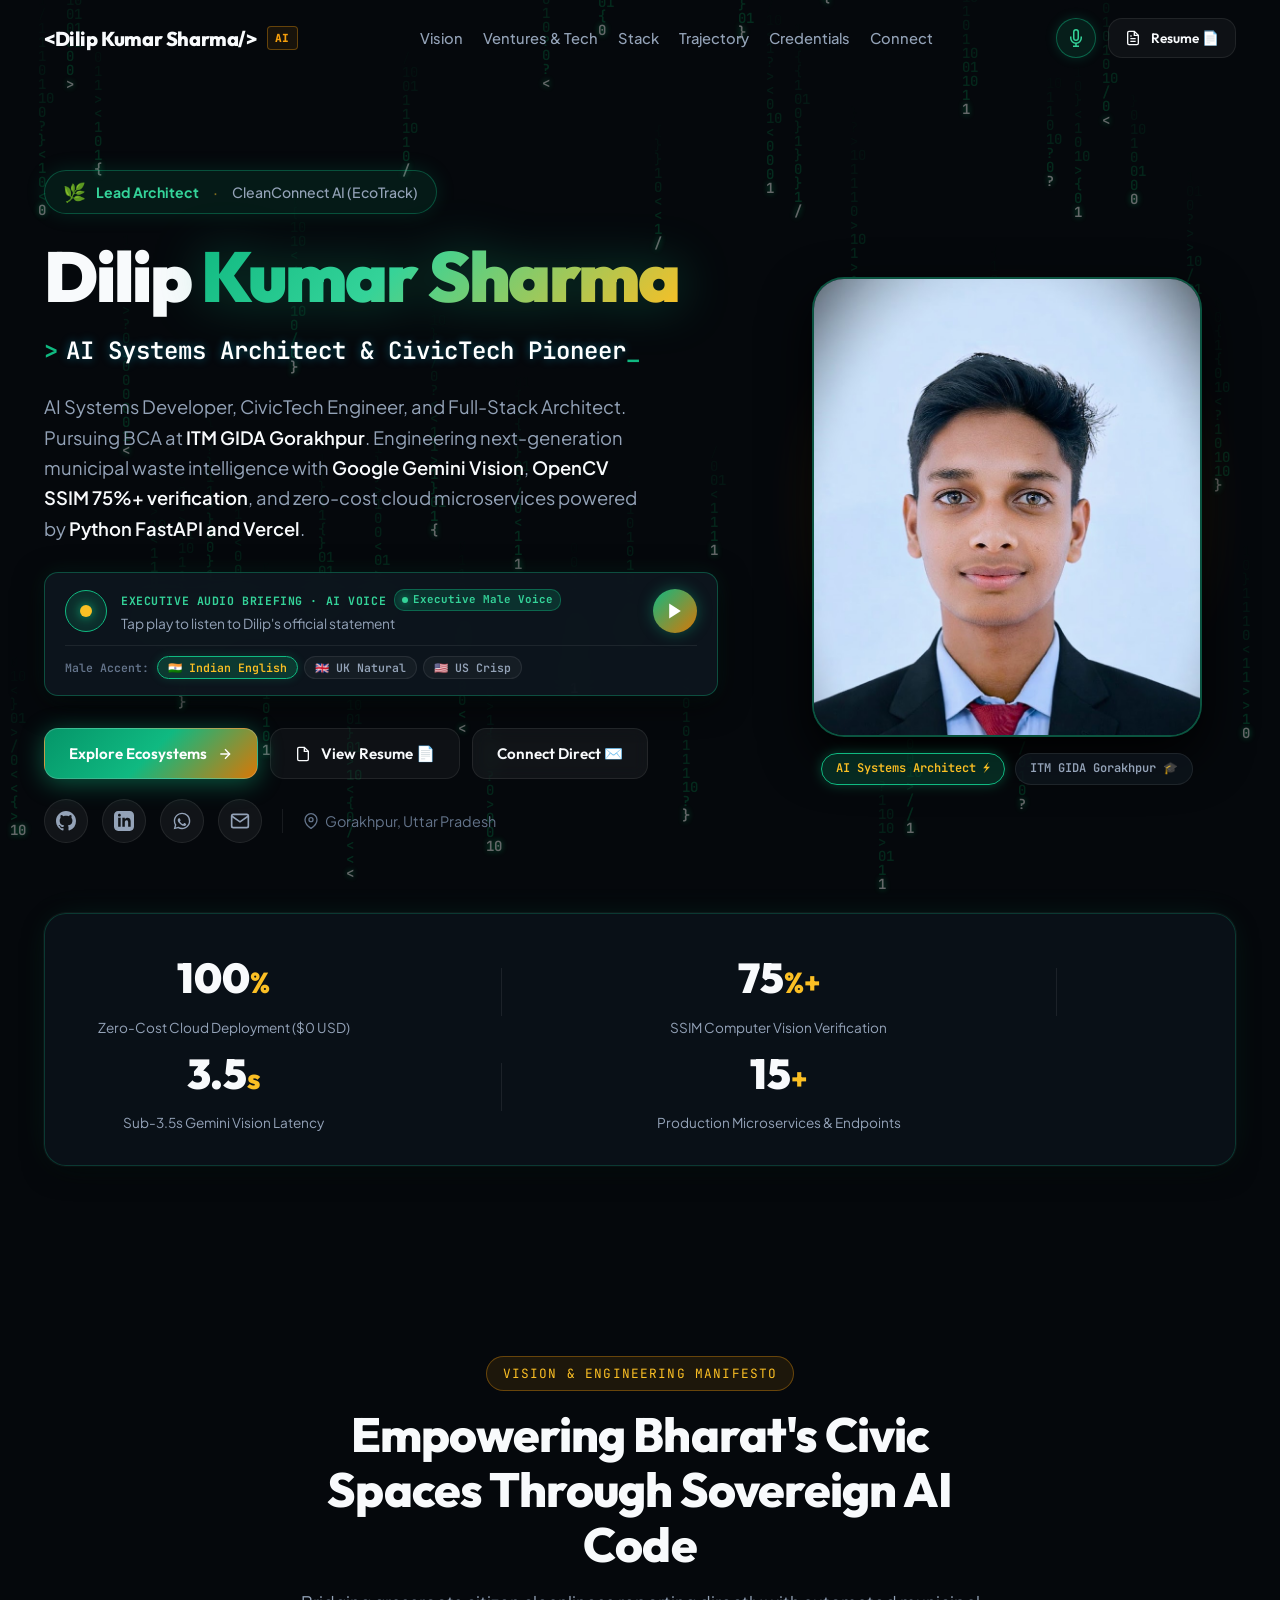
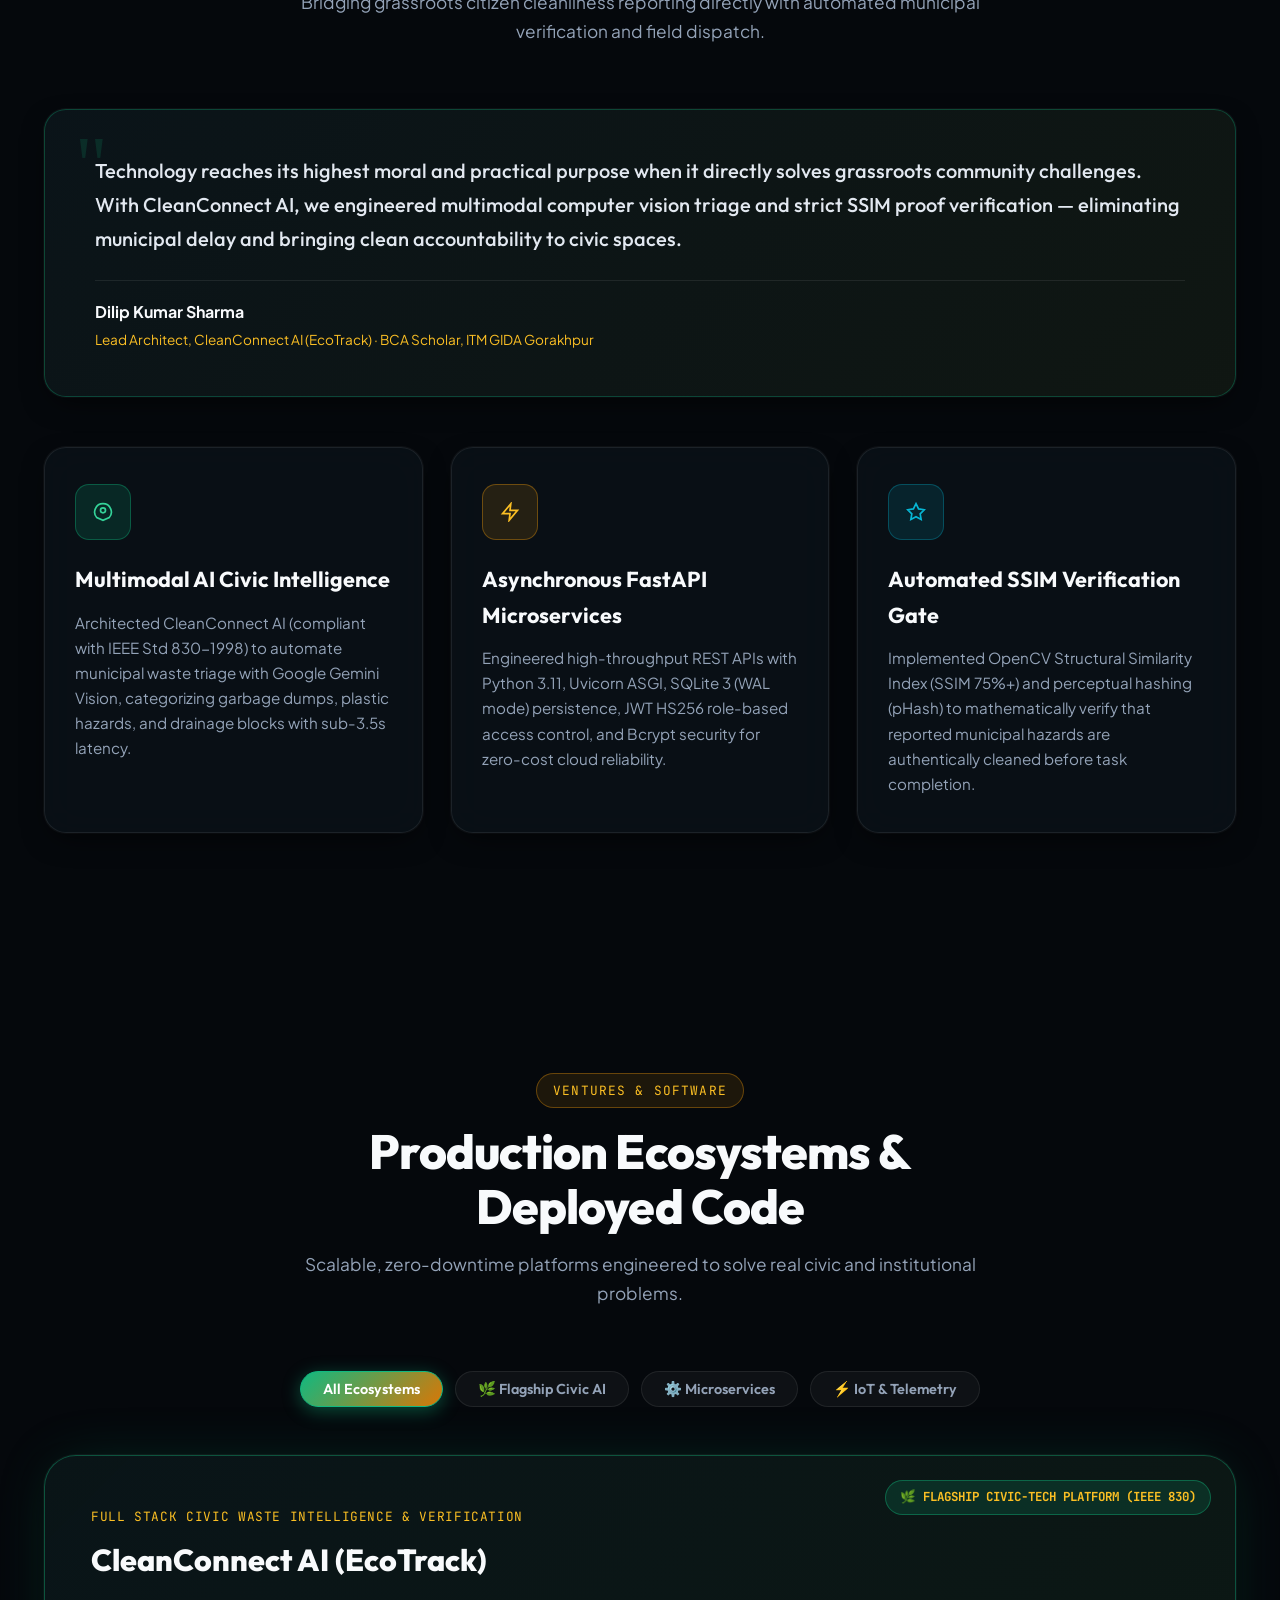
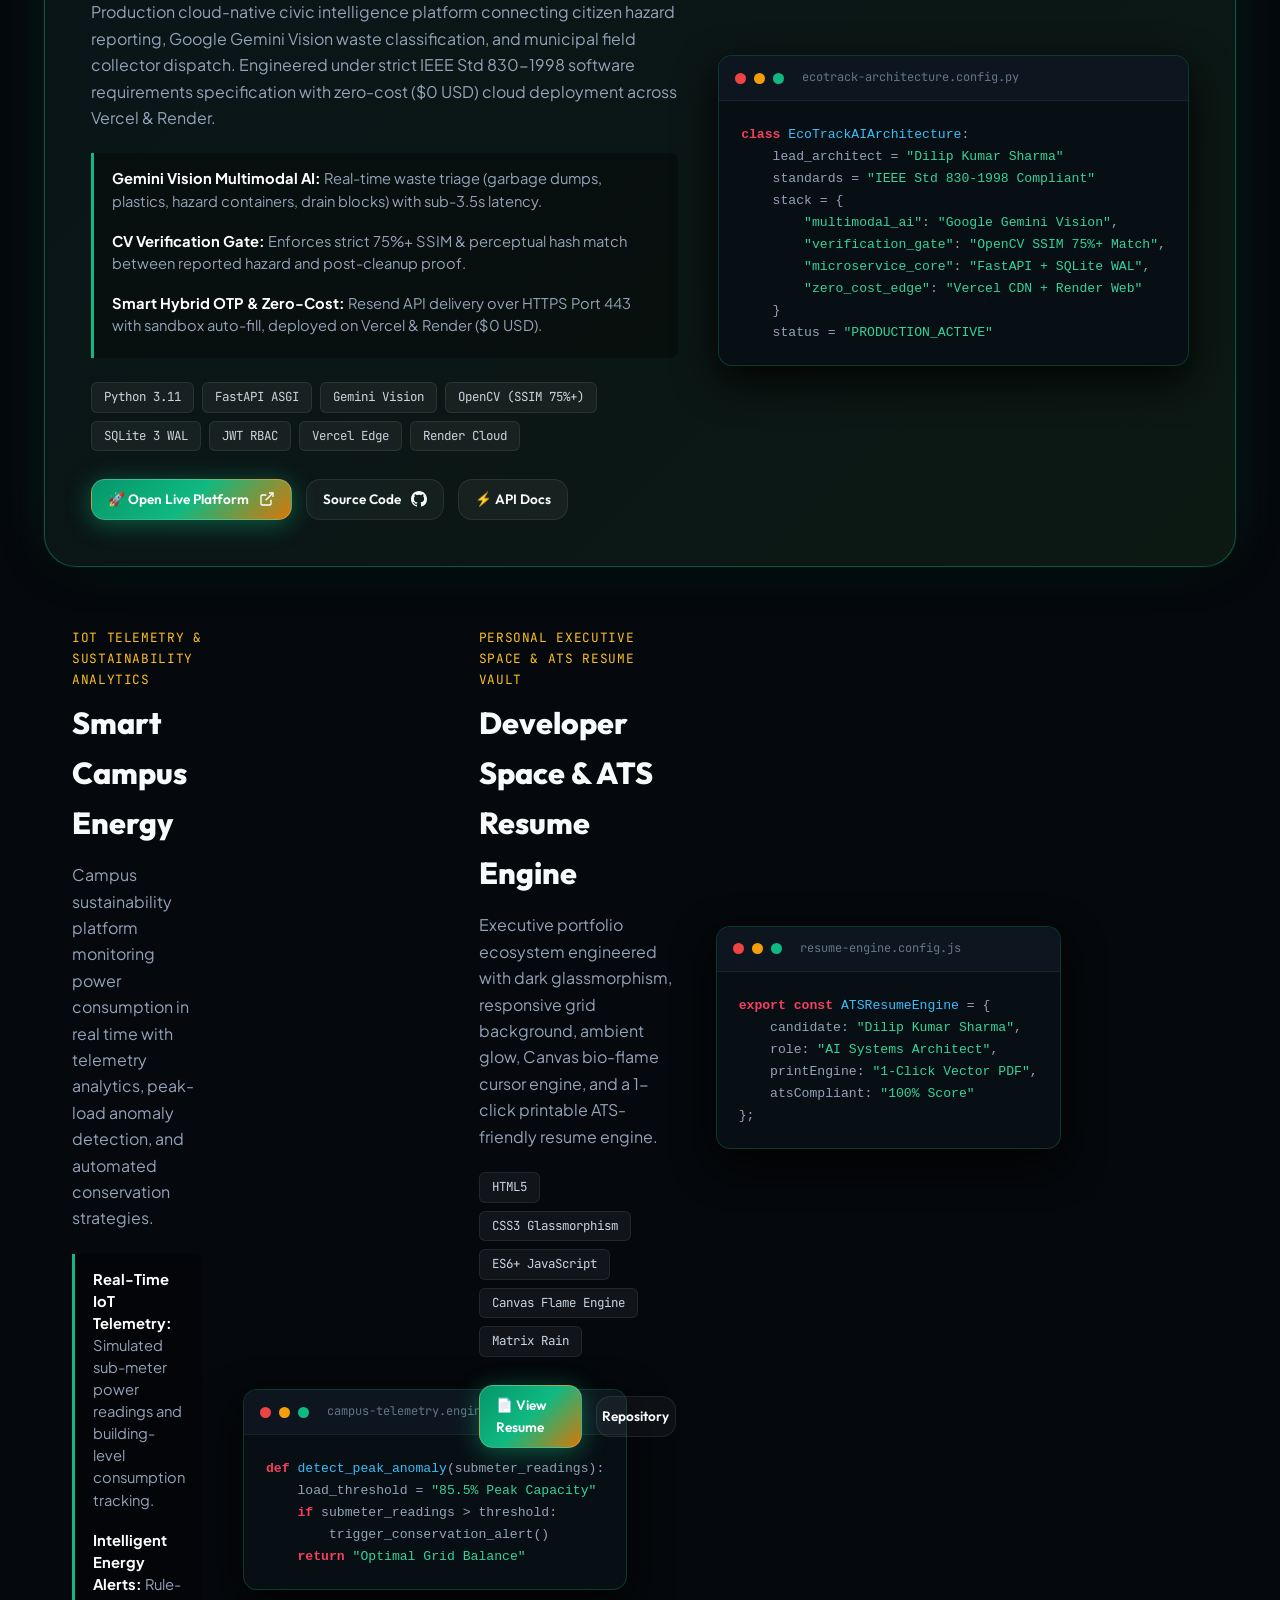
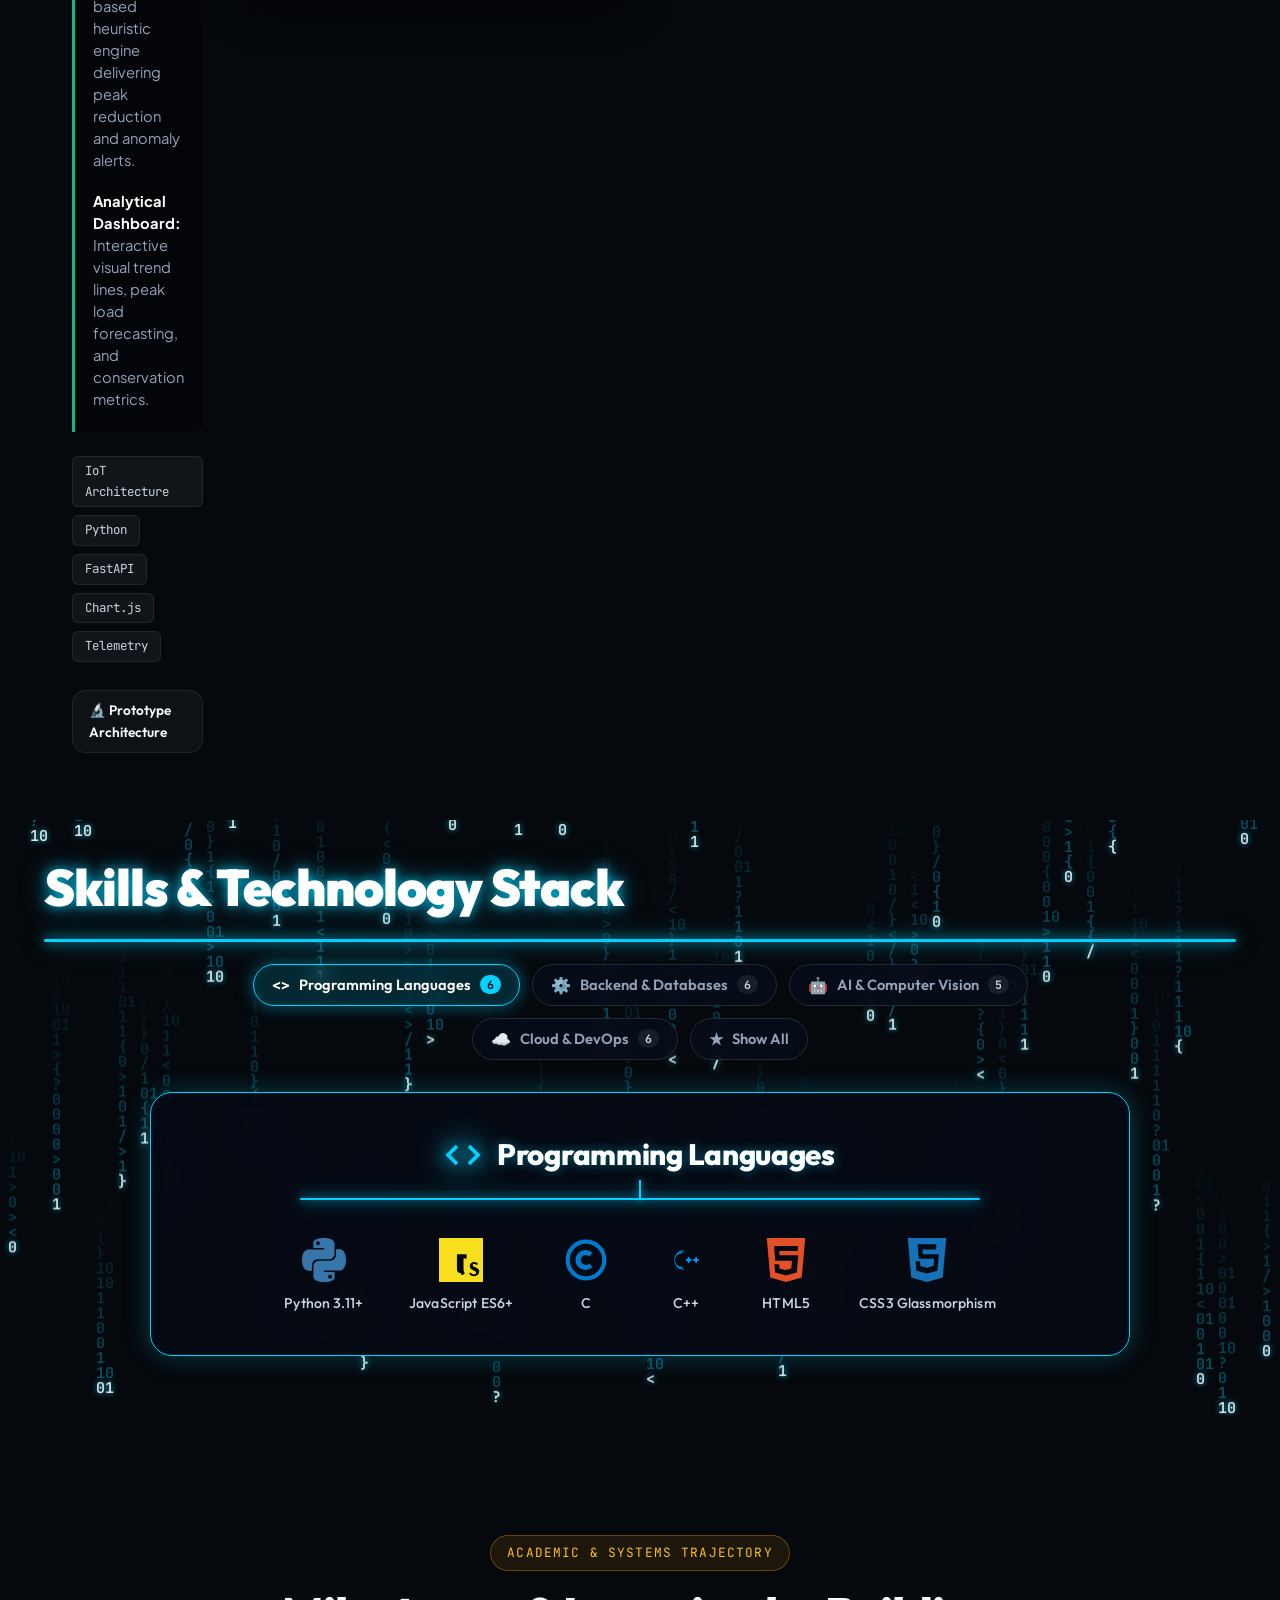
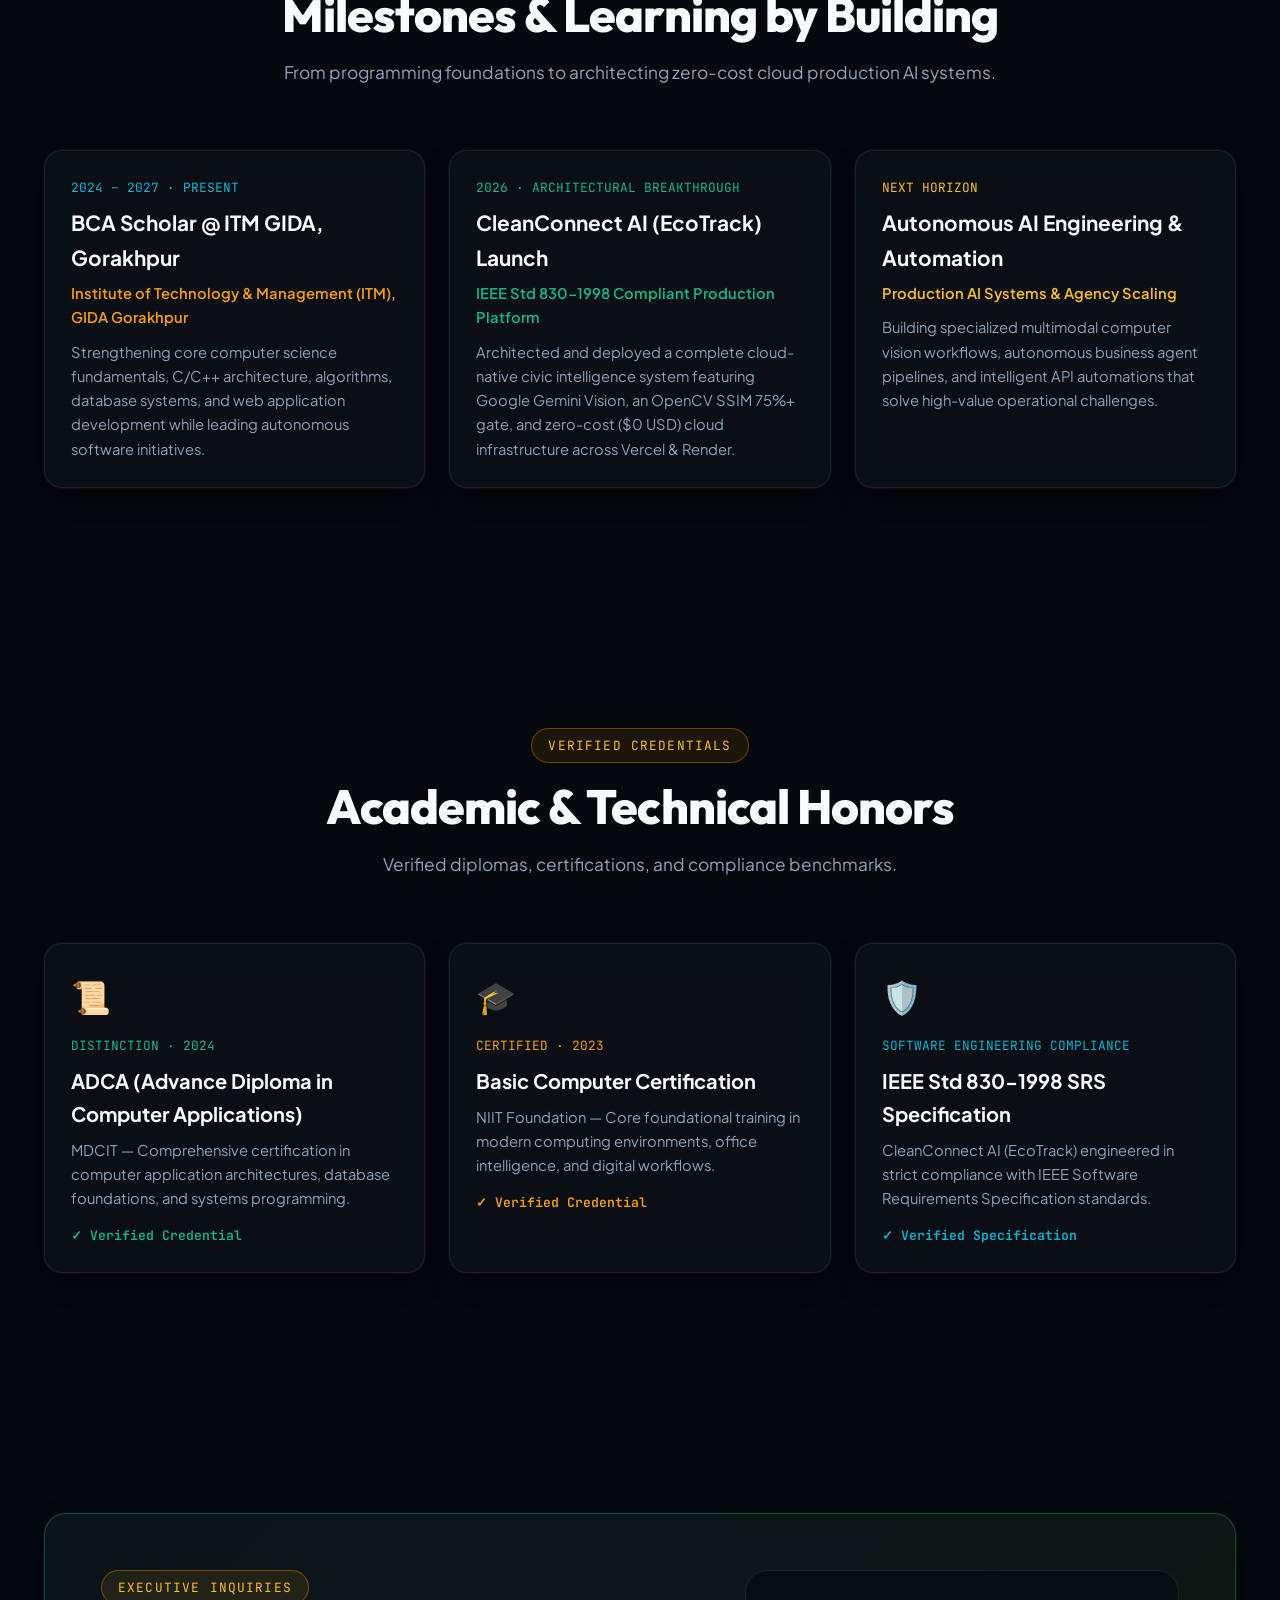
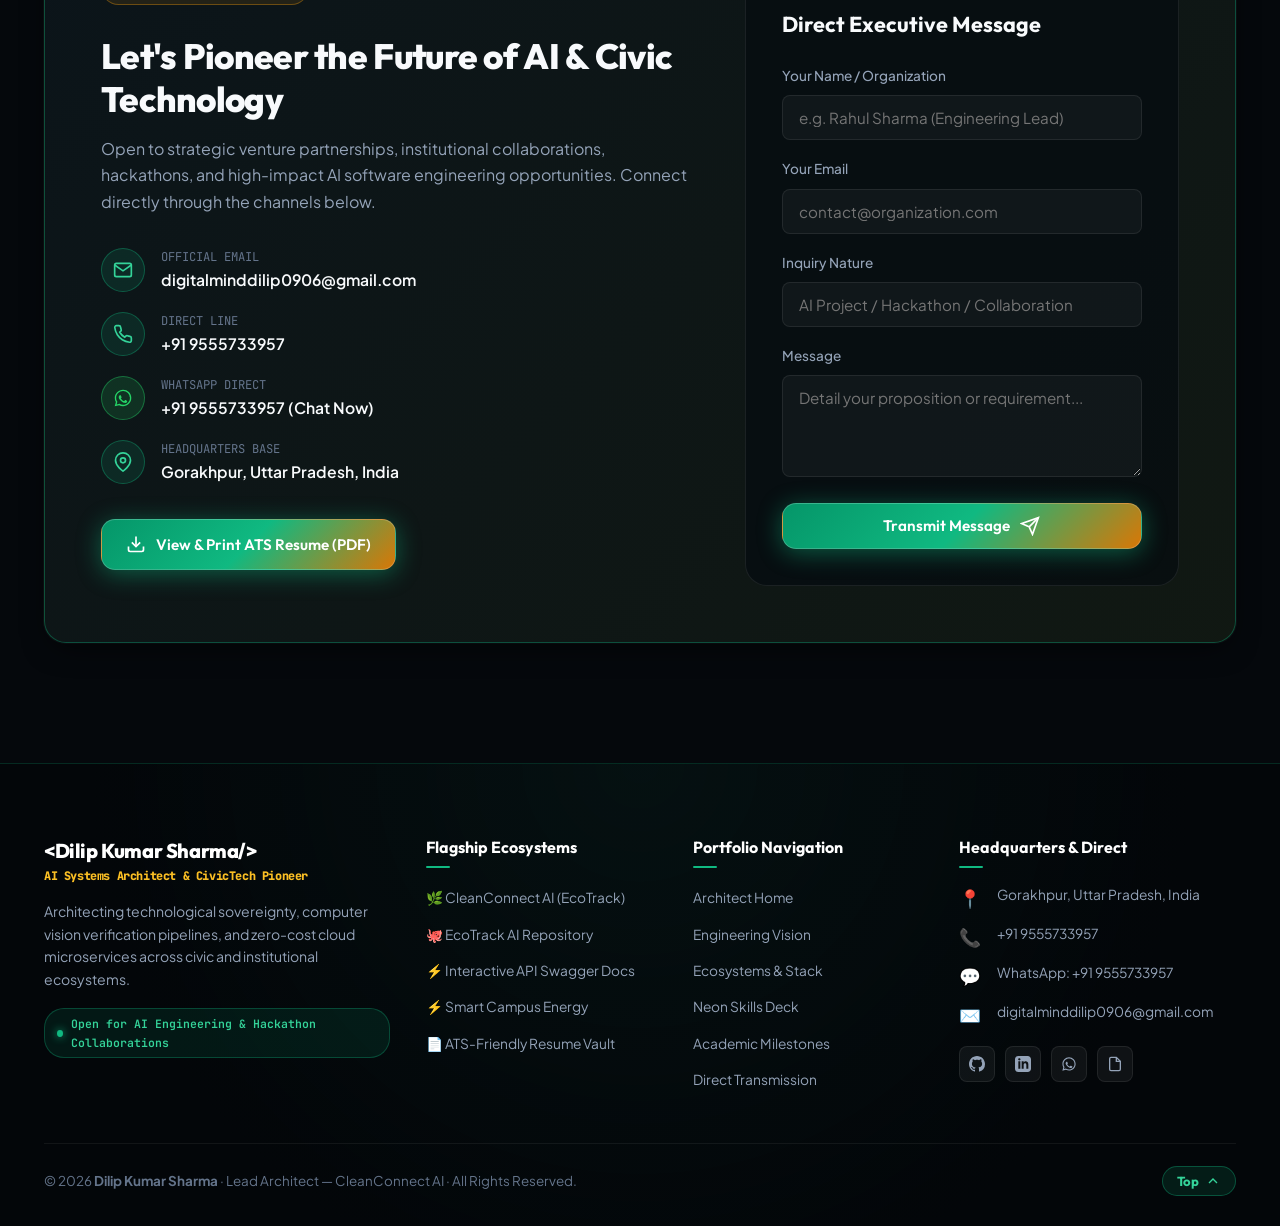
==== commit cb3eca44: "feat(portfolio): executive portfolio upgrade inspired by portfolio-seven-blond-17 with bio-flame cur" ====
--- a/index.html
+++ b/index.html
@@ -3,210 +3,1060 @@
 <head>
   <meta charset="UTF-8">
   <meta name="viewport" content="width=device-width, initial-scale=1.0">
-  <meta name="description" content="Dilip Kumar Sharma — AI Engineer, Automation Builder and BCA Student portfolio.">
-  <title>Dilip Kumar Sharma | AI Engineer Portfolio</title>
+  <title>Dilip Kumar Sharma | AI Systems Architect & CivicTech Pioneer</title>
+  <meta name="description" content="Official Executive Portfolio of Dilip Kumar Sharma — AI Systems Architect, CivicTech Pioneer, and Lead Developer of CleanConnect AI (EcoTrack). Building multimodal vision pipelines, FastAPI microservices, and zero-cost cloud architectures.">
+  <meta name="keywords" content="Dilip Kumar Sharma, AI Engineer, CleanConnect AI, EcoTrack, FastAPI, Gemini Vision, OpenCV SSIM, ITM GIDA Gorakhpur, Full Stack Developer">
+  <meta name="author" content="Dilip Kumar Sharma">
+
+  <!-- Open Graph Meta Tags -->
+  <meta property="og:title" content="Dilip Kumar Sharma | AI Systems Architect">
+  <meta property="og:description" content="Official Portfolio of Dilip Kumar Sharma. AI Systems Architect, CivicTech Pioneer, and Creator of CleanConnect AI.">
+  <meta property="og:image" content="./profile.jpg">
+  <meta property="og:type" content="website">
+
+  <!-- Favicon -->
+  <link rel="icon" type="image/jpeg" href="./profile.jpg">
+
+  <!-- Typography -->
   <link rel="preconnect" href="https://fonts.googleapis.com">
   <link rel="preconnect" href="https://fonts.gstatic.com" crossorigin>
-  <link href="https://fonts.googleapis.com/css2?family=Inter:wght@400;500;600;700;800&family=Space+Grotesk:wght@500;600;700&display=swap" rel="stylesheet">
+  <link href="https://fonts.googleapis.com/css2?family=Outfit:wght@300;400;500;600;700;800;900&family=Plus+Jakarta+Sans:wght@300;400;500;600;700;800&family=JetBrains+Mono:wght@400;500;600;700&display=swap" rel="stylesheet">
+
   <link rel="stylesheet" href="style.css">
 </head>
 <body>
-  <div class="cursor-glow"></div>
-  <div class="grid-bg"></div>
-
-  <header class="header">
-    <a class="logo" href="#home"><span>&lt;</span>digitalminddilip<span>/&gt;</span></a>
-    <button class="menu-btn" aria-label="Toggle menu">☰</button>
-    <nav class="nav">
-      <a href="#home">Home</a>
-      <a href="#about">About</a>
-      <a href="#skills">Skills</a>
-      <a href="#projects">Projects</a>
-      <a href="#journey">Journey</a>
-      <a href="#contact">Contact</a>
-      <a href="resume.html">Resume 📄</a>
-    </nav>
+
+  <!-- Fullscreen Subtle Flame Ember Spark Cursor Canvas ("Halka Fire Trail") -->
+  <canvas id="fireTrailCanvas"></canvas>
+
+  <!-- Fullscreen Ambient Coding Bits Matrix Rain Canvas (0, 1 Streams across black background) -->
+  <canvas id="globalCodeMatrixCanvas" class="global-code-matrix-canvas"></canvas>
+
+  <!-- Navigation Bar -->
+  <header class="navbar" id="navbar">
+    <div class="container nav-container">
+      <a href="#hero" class="nav-brand">
+        <span class="brand-name">&lt;Dilip Kumar Sharma/&gt;</span>
+        <span class="brand-title-tag">AI</span>
+      </a>
+
+      <nav class="nav-menu" id="navMenu">
+        <a href="#about" class="nav-link">Vision</a>
+        <a href="#projects" class="nav-link">Ventures &amp; Tech</a>
+        <a href="#skills" class="nav-link">Stack</a>
+        <a href="#journey" class="nav-link">Trajectory</a>
+        <a href="#credentials" class="nav-link">Credentials</a>
+        <a href="#contact" class="nav-link">Connect</a>
+      </nav>
+
+      <div class="nav-actions">
+        <!-- AI Voice Briefing Quick Trigger (Circular Pill / Mic Button) -->
+        <button class="ai-voice-circle-btn" id="voiceTriggerBtn" title="Listen to Dilip's AI Voice Statement" aria-label="AI Voice Briefing">
+          <div class="voice-icon-wrap">
+            <svg class="icon-sm mic-icon" viewBox="0 0 24 24" fill="none" stroke="currentColor" stroke-width="2"><path d="M12 1a3 3 0 0 0-3 3v8a3 3 0 0 0 6 0V4a3 3 0 0 0-3-3z"></path><path d="M19 10v2a7 7 0 0 1-14 0v-2"></path><line x1="12" y1="19" x2="12" y2="23"></line><line x1="8" y1="23" x2="16" y2="23"></line></svg>
+          </div>
+          <span class="voice-pulse-ring"></span>
+        </button>
+
+        <a href="resume.html" class="btn btn-sm btn-outline nav-cv-btn" title="View Official ATS Resume">
+          <svg class="icon-sm" viewBox="0 0 24 24" fill="none" stroke="currentColor" stroke-width="2"><path d="M14 2H6a2 2 0 0 0-2 2v16a2 2 0 0 0 2 2h12a2 2 0 0 0 2-2V8z"></path><polyline points="14 2 14 8 20 8"></polyline><line x1="16" y1="13" x2="8" y2="13"></line><line x1="16" y1="17" x2="8" y2="17"></line><polyline points="10 9 9 9 8 9"></polyline></svg>
+          <span class="cv-text-desktop">Resume 📄</span>
+          <span class="cv-text-mobile">Resume</span>
+        </a>
+
+        <button class="mobile-toggle" id="mobileToggle" aria-label="Toggle Navigation">
+          <span></span><span></span><span></span>
+        </button>
+      </div>
+    </div>
   </header>
 
-  <main>
-    <section id="home" class="hero section">
-      <div class="hero-copy reveal">
-        <img src="profile.jpg" alt="Dilip Kumar Sharma" class="profile-img">
-        <h1>Hi, I'm <span>Dilip</span>.<br><strong>I build with AI.</strong></h1>
-        <p class="hero-text">BCA student focused on becoming an AI Engineer — building practical software, automating boring workflows, and solving real-world problems.</p>
-        <div class="hero-actions">
-          <a href="#projects" class="btn primary">Explore My Work <span>↗</span></a>
-          <a href="resume.html" class="btn secondary">View Resume <span>📄</span></a>
-          <a href="#contact" class="btn secondary">Let's Connect</a>
-        </div>
-        <div class="quick-stats">
-          <div><strong>AI</strong><small>Engineering</small></div>
-          <div><strong>API</strong><small>Automation</small></div>
-          <div><strong>Web</strong><small>Development</small></div>
-        </div>
-      </div>
-
-      <div class="hero-visual reveal">
-        <div class="orb"></div>
-        <div class="code-card">
-          <div class="window-bar"><i></i><i></i><i></i><span>ai_engineer.py</span></div>
-          <pre><code><span class="purple">class</span> <span class="blue">AIEngineer</span>:
-    <span class="purple">def</span> <span class="green">build</span>(<span class="orange">self</span>):
-        skills = [
-            <span class="string">"Python"</span>,
-            <span class="string">"APIs"</span>,
-            <span class="string">"Automation"</span>,
-            <span class="string">"AI"</span>
-        ]
-
-        <span class="purple">return</span> <span class="string">"Build. Automate. Scale."</span></code></pre>
-        </div>
-        <div class="floating-chip chip-one">⚡ Automation</div>
-        <div class="floating-chip chip-two">🤖 AI Systems</div>
-      </div>
-    </section>
-
-    <section id="about" class="section">
-      <div class="section-heading reveal">
-        <p class="eyebrow">01 / ABOUT</p>
-        <h2>Builder mindset.<br><span>Real-world focus.</span></h2>
-      </div>
+  <!-- Hero Section -->
+  <section class="hero-section" id="hero">
+    <div class="container hero-container">
+      
+      <div class="hero-content">
+        
+        <div class="kisan-pill">
+          <span class="wheat-icon">🌿</span>
+          <span class="pill-title">Lead Architect</span>
+          <span class="pill-sep">·</span>
+          <span class="pill-sub">CleanConnect AI (EcoTrack)</span>
+        </div>
+
+        <h1 class="hero-title">
+          Dilip <span class="gradient-kisan">Kumar Sharma</span>
+        </h1>
+
+        <div class="typewriter-container">
+          <span class="typewriter-prefix">&gt; </span>
+          <span class="typewriter-text" id="typewriter"></span>
+          <span class="typewriter-cursor">_</span>
+        </div>
+
+        <p class="hero-bio">
+          AI Systems Developer, CivicTech Engineer, and Full-Stack Architect. Pursuing BCA at <strong>ITM GIDA Gorakhpur</strong>. Engineering next-generation municipal waste intelligence with <strong>Google Gemini Vision</strong>, <strong>OpenCV SSIM 75%+ verification</strong>, and zero-cost cloud microservices powered by <strong>Python FastAPI and Vercel</strong>.
+        </p>
+
+        <!-- Executive Voice Player Card (Verified AI Voice Engine) -->
+        <div class="voice-card-interactive" id="voiceCard">
+          <div class="voice-card-header-row">
+            <div class="voice-card-left">
+              <div class="ai-avatar-pulse">
+                <span class="ai-dot"></span>
+                <span class="ai-sound-waves" id="voiceWaveIndicator">
+                  <i></i><i></i><i></i><i></i>
+                </span>
+              </div>
+              <div class="voice-text-group">
+                <div class="voice-card-meta-row">
+                  <span class="voice-card-label">EXECUTIVE AUDIO BRIEFING · AI VOICE</span>
+                  <span class="voice-gender-pill" id="voiceGenderBadge">
+                    <span class="badge-dot"></span>
+                    <span id="voiceBadgeText">Executive Male Voice</span>
+                  </span>
+                </div>
+                <p class="voice-card-desc" id="voiceStatusText">Tap play to listen to Dilip's official statement</p>
+              </div>
+            </div>
+            <button class="voice-play-control" id="voicePlayBtn" aria-label="Play Dilip's Speech" title="Play / Pause Executive Voice">
+              <svg id="playIcon" class="icon" viewBox="0 0 24 24" fill="currentColor"><polygon points="5 3 19 12 5 21 5 3"></polygon></svg>
+              <svg id="pauseIcon" class="icon hidden" viewBox="0 0 24 24" fill="currentColor"><rect x="6" y="4" width="4" height="16"></rect><rect x="14" y="4" width="4" height="16"></rect></svg>
+            </button>
+          </div>
+
+          <!-- Quick Male Dialect Selector -->
+          <div class="voice-dialects-row">
+            <span class="dialect-label">Male Accent:</span>
+            <div class="dialect-buttons" id="voiceDialectBtns">
+              <button type="button" class="dialect-pill active" data-accent="indian" title="Indian English Male Voice">🇮🇳 Indian English</button>
+              <button type="button" class="dialect-pill" data-accent="uk" title="UK Executive Voice">🇬🇧 UK Natural</button>
+              <button type="button" class="dialect-pill" data-accent="us" title="US Clear Tech Voice">🇺🇸 US Crisp</button>
+            </div>
+          </div>
+        </div>
+
+        <div class="hero-cta-group" style="display:flex; flex-wrap:wrap; gap:12px; margin-top:24px;">
+          <a href="#projects" class="btn btn-kisan" title="Explore CleanConnect AI &amp; Ecosystems">
+            <span>Explore Ecosystems</span>
+            <svg class="icon-sm" viewBox="0 0 24 24" fill="none" stroke="currentColor" stroke-width="2"><line x1="5" y1="12" x2="19" y2="12"></line><polyline points="12 5 19 12 12 19"></polyline></svg>
+          </a>
+          <a href="resume.html" class="btn btn-outline" title="View Printable ATS Resume">
+            <svg class="icon-sm" viewBox="0 0 24 24" fill="none" stroke="currentColor" stroke-width="2"><path d="M14 2H6a2 2 0 0 0-2 2v16a2 2 0 0 0 2 2h12a2 2 0 0 0 2-2V8z"></path><polyline points="14 2 14 8 20 8"></polyline></svg>
+            <span>View Resume 📄</span>
+          </a>
+          <a href="#contact" class="btn btn-glass" title="Contact Dilip">Connect Direct ✉️</a>
+        </div>
+
+        <div class="hero-social-row" style="display:flex; align-items:center; gap:14px; margin-top:20px;">
+          <a href="https://github.com/digitalminddilip" target="_blank" rel="noopener" class="social-link social-github" title="GitHub - @digitalminddilip">
+            <svg class="icon" viewBox="0 0 24 24" fill="currentColor"><path d="M12 0C5.37 0 0 5.37 0 12c0 5.31 3.435 9.795 8.205 11.385.6.105.825-.255.825-.57 0-.285-.015-1.23-.015-2.235-3.015.555-3.795-.735-4.035-1.41-.135-.345-.72-1.41-1.23-1.695-.42-.225-1.02-.78-.015-.795.945-.015 1.62.87 1.845 1.23 1.08 1.815 2.805 1.305 3.495.99.105-.78.42-1.305.765-1.605-2.67-.3-5.46-1.335-5.46-5.925 0-1.305.465-2.385 1.23-3.225-.12-.3-.54-1.53.12-3.18 0 0 1.005-.315 3.3 1.23.96-.27 1.98-.405 3-.405s2.04.135 3 .405c2.295-1.56 3.3-1.23 3.3-1.23.66 1.65.24 2.88.12 3.18.765.84 1.23 1.905 1.23 3.225 0 4.605-2.805 5.625-5.475 5.925.435.375.81 1.095.81 2.22 0 1.605-.015 2.895-.015 3.3 0 .315.225.69.825.57A12.02 12.02 0 0024 12c0-6.63-5.37-12-12-12z"/></svg>
+          </a>
+          <a href="https://www.linkedin.com/" target="_blank" rel="noopener" class="social-link social-linkedin" title="LinkedIn - Dilip Kumar Sharma">
+            <svg class="icon" viewBox="0 0 24 24" fill="currentColor"><path d="M19 0h-14c-2.761 0-5 2.239-5 5v14c0 2.761 2.239 5 5 5h14c2.762 0 5-2.239 5-5v-14c0-2.761-2.238-5-5-5zm-11 19h-3v-11h3v11zm-1.5-12.268c-.966 0-1.75-.79-1.75-1.764s.784-1.764 1.75-1.764 1.75.79 1.75 1.764-.783 1.764-1.75 1.764zm13.5 12.268h-3v-5.604c0-3.368-4-3.113-4 0v5.604h-3v-11h3v1.765c1.396-2.586 7-2.777 7 2.476v6.759z"/></svg>
+          </a>
+          <a href="https://wa.me/919555733957?text=Namaste%20Dilip!%20I%20visited%20your%20portfolio%20and%20would%20like%20to%20connect." target="_blank" rel="noopener" class="social-link social-whatsapp" title="WhatsApp - +91 9555733957">
+            <svg class="icon" viewBox="0 0 24 24" fill="currentColor"><path d="M12.04 2c-5.46 0-9.91 4.45-9.91 9.91 0 1.75.46 3.45 1.32 4.95L2.05 22l5.25-1.38c1.45.79 3.08 1.21 4.74 1.21 5.46 0 9.91-4.45 9.91-9.91 0-2.65-1.03-5.14-2.9-7.01A9.816 9.816 0 0 0 12.04 2m.01 1.67c2.2 0 4.26.86 5.82 2.42a8.225 8.225 0 0 1 2.41 5.83c0 4.54-3.7 8.24-8.24 8.24-1.48 0-2.93-.4-4.2-1.15l-.3-.18-3.12.82.83-3.04-.2-.31a8.19 8.19 0 0 1-1.26-4.38c0-4.54 3.7-8.24 8.24-8.24m4.52 11.66c-.25-.13-1.47-.72-1.7-.81-.23-.08-.39-.13-.56.13-.17.25-.64.81-.79.97-.14.17-.29.19-.54.06-.25-.13-1.06-.39-2.02-1.25-.75-.67-1.26-1.5-1.41-1.75-.15-.25-.02-.39.11-.51.11-.11.25-.29.37-.44.13-.14.17-.25.25-.42.08-.17.04-.31-.02-.44-.06-.13-.56-1.34-.76-1.84-.2-.49-.4-.42-.56-.43h-.47c-.17 0-.44.06-.67.31-.23.25-.87.85-.87 2.07 0 1.22.89 2.4 1.01 2.57.13.17 1.75 2.68 4.25 3.75.59.26 1.06.41 1.42.52.6.19 1.15.16 1.58.1.48-.07 1.47-.6 1.68-1.18.21-.58.21-1.08.15-1.18-.07-.1-.23-.17-.48-.29z"/></svg>
+          </a>
+          <a href="mailto:digitalminddilip0906@gmail.com" class="social-link" title="Direct Email - digitalminddilip0906@gmail.com">
+            <svg class="icon" viewBox="0 0 24 24" fill="none" stroke="currentColor" stroke-width="2"><path d="M4 4h16c1.1 0 2 .9 2 2v12c0 1.1-.9 2-2 2H4c-1.1 0-2-.9-2-2V6c0-1.1.9-2 2-2z"></path><polyline points="22,6 12,13 2,6"></polyline></svg>
+          </a>
+          <span class="social-separator"></span>
+          <span class="social-location">
+            <svg class="icon-sm" viewBox="0 0 24 24" fill="none" stroke="currentColor" stroke-width="2"><path d="M21 10c0 7-9 13-9 13s-9-6-9-13a9 9 0 0 1 18 0z"></path><circle cx="12" cy="10" r="3"></circle></svg>
+            Gorakhpur, Uttar Pradesh
+          </span>
+        </div>
+
+      </div>
+
+      <!-- 3D Founder Portrait with Bio-Aura & Floating Chips -->
+      <div class="hero-image-wrapper">
+        <div class="profile-card-3d" id="profileCard">
+          <div class="kisan-bio-aura"></div>
+          
+          <div class="profile-border" id="profileBorder">
+            <div class="photo-slide-container">
+              <img src="profile.jpg" alt="Dilip Kumar Sharma — AI Systems Architect" class="profile-img active" id="photo1">
+            </div>
+          </div>
+          
+          <div class="photo-mode-selector">
+            <span class="mode-pill active">AI Systems Architect ⚡</span>
+            <span class="mode-pill">ITM GIDA Gorakhpur 🎓</span>
+          </div>
+        </div>
+      </div>
+
+    </div>
+
+    <!-- Executive Metrics Bar -->
+    <div class="container">
+      <div class="stat-bar">
+        <div class="stat-item">
+          <div class="stat-number-wrap">
+            <span class="stat-number" data-target="100">0</span><span class="stat-plus">%</span>
+          </div>
+          <span class="stat-label">Zero-Cost Cloud Deployment ($0 USD)</span>
+        </div>
+        <div class="stat-divider"></div>
+        <div class="stat-item">
+          <div class="stat-number-wrap">
+            <span class="stat-number" data-target="75">0</span><span class="stat-plus">%+</span>
+          </div>
+          <span class="stat-label">SSIM Computer Vision Verification</span>
+        </div>
+        <div class="stat-divider"></div>
+        <div class="stat-item">
+          <div class="stat-number-wrap">
+            <span class="stat-number" data-target="3.5">0</span><span class="stat-plus">s</span>
+          </div>
+          <span class="stat-label">Sub-3.5s Gemini Vision Latency</span>
+        </div>
+        <div class="stat-divider"></div>
+        <div class="stat-item">
+          <div class="stat-number-wrap">
+            <span class="stat-number" data-target="15">0</span><span class="stat-plus">+</span>
+          </div>
+          <span class="stat-label">Production Microservices &amp; Endpoints</span>
+        </div>
+      </div>
+    </div>
+  </section>
+
+  <!-- Founder's Manifesto / Vision Section -->
+  <section class="section about-section" id="about">
+    <div class="container">
+      <div class="section-header">
+        <span class="section-tag">Vision &amp; Engineering Manifesto</span>
+        <h2 class="section-title">Empowering Bharat's Civic Spaces Through Sovereign AI Code</h2>
+        <p class="section-subtitle">Bridging grassroots citizen cleanliness reporting directly with automated municipal verification and field dispatch.</p>
+      </div>
+
+      <div class="manifesto-card glass-panel">
+        <div class="manifesto-quote-mark">"</div>
+        <blockquote class="manifesto-quote">
+          Technology reaches its highest moral and practical purpose when it directly solves grassroots community challenges. With CleanConnect AI, we engineered multimodal computer vision triage and strict SSIM proof verification — eliminating municipal delay and bringing clean accountability to civic spaces.
+        </blockquote>
+        <div class="manifesto-author">
+          <div class="author-info">
+            <strong>Dilip Kumar Sharma</strong>
+            <span>Lead Architect, CleanConnect AI (EcoTrack) · BCA Scholar, ITM GIDA Gorakhpur</span>
+          </div>
+        </div>
+      </div>
+
       <div class="about-grid">
-        <div class="about-text reveal">
-          <p>I'm <strong>Dilip Kumar Sharma</strong>, a BCA student and aspiring AI Engineer. I enjoy turning ideas into working software instead of only learning theory.</p>
-          <p>My current focus is Python, APIs, backend development, AI concepts, automation, and data handling. I learn best by building projects and experimenting with real problems.</p>
-          <p>Long term, I want to build AI systems and automation solutions that create measurable value for businesses and users.</p>
-        </div>
-        <div class="about-card reveal">
-          <span class="card-icon">◈</span>
-          <h3>What I'm working toward</h3>
-          <ul>
-            <li><span>01</span> AI Engineering</li>
-            <li><span>02</span> Workflow Automation</li>
-            <li><span>03</span> AI-powered Products</li>
-            <li><span>04</span> Freelancing & AI Agency</li>
+        <div class="about-card glass-panel">
+          <div class="about-icon-box kisan-theme">
+            <svg class="icon" viewBox="0 0 24 24" fill="none" stroke="currentColor" stroke-width="2"><path d="M12 2a10 10 0 0 0-7.54 16.58L12 22l7.54-3.42A10 10 0 0 0 12 2z"></path><circle cx="12" cy="10" r="3"></circle></svg>
+          </div>
+          <h3>Multimodal AI Civic Intelligence</h3>
+          <p>
+            Architected CleanConnect AI (compliant with IEEE Std 830-1998) to automate municipal waste triage with Google Gemini Vision, categorizing garbage dumps, plastic hazards, and drainage blocks with sub-3.5s latency.
+          </p>
+        </div>
+
+        <div class="about-card glass-panel">
+          <div class="about-icon-box gold-theme">
+            <svg class="icon" viewBox="0 0 24 24" fill="none" stroke="currentColor" stroke-width="2"><path d="M13 2L3 14h9l-1 8 10-12h-9l1-8z"></path></svg>
+          </div>
+          <h3>Asynchronous FastAPI Microservices</h3>
+          <p>
+            Engineered high-throughput REST APIs with Python 3.11, Uvicorn ASGI, SQLite 3 (WAL mode) persistence, JWT HS256 role-based access control, and Bcrypt security for zero-cost cloud reliability.
+          </p>
+        </div>
+
+        <div class="about-card glass-panel">
+          <div class="about-icon-box cyber-theme">
+            <svg class="icon" viewBox="0 0 24 24" fill="none" stroke="currentColor" stroke-width="2"><polygon points="12 2 15.09 8.26 22 9.27 17 14.14 18.18 21.02 12 17.77 5.82 21.02 7 14.14 2 9.27 8.91 8.26 12 2"></polygon></svg>
+          </div>
+          <h3>Automated SSIM Verification Gate</h3>
+          <p>
+            Implemented OpenCV Structural Similarity Index (SSIM 75%+) and perceptual hashing (pHash) to mathematically verify that reported municipal hazards are authentically cleaned before task completion.
+          </p>
+        </div>
+      </div>
+    </div>
+  </section>
+
+  <!-- Featured Ventures & Projects Section -->
+  <section class="section projects-section" id="projects">
+    <div class="container">
+      <div class="section-header">
+        <span class="section-tag">Ventures &amp; Software</span>
+        <h2 class="section-title">Production Ecosystems &amp; Deployed Code</h2>
+        <p class="section-subtitle">Scalable, zero-downtime platforms engineered to solve real civic and institutional problems.</p>
+      </div>
+
+      <!-- Filter Controls -->
+      <div class="project-filters">
+        <button class="filter-btn active" data-filter="all">All Ecosystems</button>
+        <button class="filter-btn" data-filter="flagship">🌿 Flagship Civic AI</button>
+        <button class="filter-btn" data-filter="microservices">⚙️ Microservices</button>
+        <button class="filter-btn" data-filter="iot">⚡ IoT &amp; Telemetry</button>
+      </div>
+
+      <div class="projects-grid">
+
+        <!-- Flagship: CleanConnect AI (EcoTrack) -->
+        <article class="project-card featured-flagship" data-category="flagship microservices">
+          <div class="flagship-badge">🌿 FLAGSHIP CIVIC-TECH PLATFORM (IEEE 830)</div>
+          <div class="project-inner">
+            <div class="project-meta">
+              <span class="project-category">Full Stack Civic Waste Intelligence &amp; Verification</span>
+              <h3 class="project-title">CleanConnect AI (EcoTrack)</h3>
+              <p class="project-desc">
+                Production cloud-native civic intelligence platform connecting citizen hazard reporting, Google Gemini Vision waste classification, and municipal field collector dispatch. Engineered under strict IEEE Std 830-1998 software requirements specification with zero-cost ($0 USD) cloud deployment across Vercel &amp; Render.
+              </p>
+
+              <div class="project-highlights">
+                <div class="highlight-item">
+                  <strong>Gemini Vision Multimodal AI:</strong> Real-time waste triage (garbage dumps, plastics, hazard containers, drain blocks) with sub-3.5s latency.
+                </div>
+                <div class="highlight-item">
+                  <strong>CV Verification Gate:</strong> Enforces strict 75%+ SSIM &amp; perceptual hash match between reported hazard and post-cleanup proof.
+                </div>
+                <div class="highlight-item">
+                  <strong>Smart Hybrid OTP &amp; Zero-Cost:</strong> Resend API delivery over HTTPS Port 443 with sandbox auto-fill, deployed on Vercel &amp; Render ($0 USD).
+                </div>
+              </div>
+
+              <div class="project-tech-stack">
+                <span class="tech-tag">Python 3.11</span>
+                <span class="tech-tag">FastAPI ASGI</span>
+                <span class="tech-tag">Gemini Vision</span>
+                <span class="tech-tag">OpenCV (SSIM 75%+)</span>
+                <span class="tech-tag">SQLite 3 WAL</span>
+                <span class="tech-tag">JWT RBAC</span>
+                <span class="tech-tag">Vercel Edge</span>
+                <span class="tech-tag">Render Cloud</span>
+              </div>
+
+              <div class="project-links">
+                <a href="https://ecotrackaipwd-frontend.vercel.app/" target="_blank" rel="noopener" class="btn btn-kisan btn-sm">
+                  <span>🚀 Open Live Platform</span>
+                  <svg class="icon-sm" viewBox="0 0 24 24" fill="none" stroke="currentColor" stroke-width="2"><path d="M18 13v6a2 2 0 0 1-2 2H5a2 2 0 0 1-2-2V8a2 2 0 0 1 2-2h6"></path><polyline points="15 3 21 3 21 9"></polyline><line x1="10" y1="14" x2="21" y2="3"></line></svg>
+                </a>
+                <a href="https://github.com/digitalminddilip/ecotrackaipwd" target="_blank" rel="noopener" class="btn btn-outline btn-sm">
+                  <span>Source Code</span>
+                  <svg class="icon-sm" viewBox="0 0 24 24" fill="currentColor"><path d="M12 0C5.37 0 0 5.37 0 12c0 5.31 3.435 9.795 8.205 11.385.6.105.825-.255.825-.57 0-.285-.015-1.23-.015-2.235-3.015.555-3.795-.735-4.035-1.41-.135-.345-.72-1.41-1.23-1.695-.42-.225-1.02-.78-.015-.795.945-.015 1.62.87 1.845 1.23 1.08 1.815 2.805 1.305 3.495.99.105-.78.42-1.305.765-1.605-2.67-.3-5.46-1.335-5.46-5.925 0-1.305.465-2.385 1.23-3.225-.12-.3-.54-1.53.12-3.18 0 0 1.005-.315 3.3 1.23.96-.27 1.98-.405 3-.405s2.04.135 3 .405c2.295-1.56 3.3-1.23 3.3-1.23.66 1.65.24 2.88.12 3.18.765.84 1.23 1.905 1.23 3.225 0 4.605-2.805 5.625-5.475 5.925.435.375.81 1.095.81 2.22 0 1.605-.015 2.895-.015 3.3 0 .315.225.69.825.57A12.02 12.02 0 0024 12c0-6.63-5.37-12-12-12z"/></svg>
+                </a>
+                <a href="https://ecotrackaipwd-1.onrender.com/docs" target="_blank" rel="noopener" class="btn btn-glass btn-sm">
+                  <span>⚡ API Docs</span>
+                </a>
+              </div>
+            </div>
+
+            <div class="project-visual">
+              <div class="code-preview-window">
+                <div class="window-bar">
+                  <span class="dot red"></span>
+                  <span class="dot yellow"></span>
+                  <span class="dot green"></span>
+                  <span class="window-title">ecotrack-architecture.config.py</span>
+                </div>
+                <pre class="code-block"><code><span class="c-keyword">class</span> <span class="c-var">EcoTrackAIArchitecture</span>:
+    lead_architect = <span class="c-string">"Dilip Kumar Sharma"</span>
+    standards = <span class="c-string">"IEEE Std 830-1998 Compliant"</span>
+    stack = {
+        <span class="c-string">"multimodal_ai"</span>: <span class="c-string">"Google Gemini Vision"</span>,
+        <span class="c-string">"verification_gate"</span>: <span class="c-string">"OpenCV SSIM 75%+ Match"</span>,
+        <span class="c-string">"microservice_core"</span>: <span class="c-string">"FastAPI + SQLite WAL"</span>,
+        <span class="c-string">"zero_cost_edge"</span>: <span class="c-string">"Vercel CDN + Render Web"</span>
+    }
+    status = <span class="c-string">"PRODUCTION_ACTIVE"</span></code></pre>
+              </div>
+            </div>
+          </div>
+        </article>
+
+        <!-- Venture 2: Smart Campus Energy -->
+        <article class="project-card" data-category="iot microservices">
+          <div class="project-inner">
+            <div class="project-meta">
+              <span class="project-category">IoT Telemetry &amp; Sustainability Analytics</span>
+              <h3 class="project-title">Smart Campus Energy</h3>
+              <p class="project-desc">
+                Campus sustainability platform monitoring power consumption in real time with telemetry analytics, peak-load anomaly detection, and automated conservation strategies.
+              </p>
+
+              <div class="project-highlights">
+                <div class="highlight-item">
+                  <strong>Real-Time IoT Telemetry:</strong> Simulated sub-meter power readings and building-level consumption tracking.
+                </div>
+                <div class="highlight-item">
+                  <strong>Intelligent Energy Alerts:</strong> Rule-based heuristic engine delivering peak reduction and anomaly alerts.
+                </div>
+                <div class="highlight-item">
+                  <strong>Analytical Dashboard:</strong> Interactive visual trend lines, peak load forecasting, and conservation metrics.
+                </div>
+              </div>
+
+              <div class="project-tech-stack">
+                <span class="tech-tag">IoT Architecture</span>
+                <span class="tech-tag">Python</span>
+                <span class="tech-tag">FastAPI</span>
+                <span class="tech-tag">Chart.js</span>
+                <span class="tech-tag">Telemetry</span>
+              </div>
+
+              <div class="project-links">
+                <a href="#projects" class="btn btn-outline btn-sm">
+                  <span>🔬 Prototype Architecture</span>
+                </a>
+              </div>
+            </div>
+
+            <div class="project-visual">
+              <div class="code-preview-window">
+                <div class="window-bar">
+                  <span class="dot red"></span>
+                  <span class="dot yellow"></span>
+                  <span class="dot green"></span>
+                  <span class="window-title">campus-telemetry.engine.py</span>
+                </div>
+                <pre class="code-block"><code><span class="c-keyword">def</span> <span class="c-var">detect_peak_anomaly</span>(submeter_readings):
+    load_threshold = <span class="c-string">"85.5% Peak Capacity"</span>
+    <span class="c-keyword">if</span> submeter_readings &gt; threshold:
+        trigger_conservation_alert()
+    <span class="c-keyword">return</span> <span class="c-string">"Optimal Grid Balance"</span></code></pre>
+              </div>
+            </div>
+          </div>
+        </article>
+
+        <!-- Venture 3: Interactive Developer Vault & ATS Resume -->
+        <article class="project-card" data-category="flagship">
+          <div class="project-inner">
+            <div class="project-meta">
+              <span class="project-category">Personal Executive Space &amp; ATS Resume Vault</span>
+              <h3 class="project-title">Developer Space &amp; ATS Resume Engine</h3>
+              <p class="project-desc">
+                Executive portfolio ecosystem engineered with dark glassmorphism, responsive grid background, ambient glow, Canvas bio-flame cursor engine, and a 1-click printable ATS-friendly resume engine.
+              </p>
+
+              <div class="project-tech-stack">
+                <span class="tech-tag">HTML5</span>
+                <span class="tech-tag">CSS3 Glassmorphism</span>
+                <span class="tech-tag">ES6+ JavaScript</span>
+                <span class="tech-tag">Canvas Flame Engine</span>
+                <span class="tech-tag">Matrix Rain</span>
+              </div>
+
+              <div class="project-links">
+                <a href="resume.html" class="btn btn-kisan btn-sm">
+                  <span>📄 View Resume</span>
+                </a>
+                <a href="https://github.com/digitalminddilip/portfolio" target="_blank" rel="noopener" class="btn btn-outline btn-sm">
+                  <span>Repository</span>
+                </a>
+              </div>
+            </div>
+
+            <div class="project-visual">
+              <div class="code-preview-window">
+                <div class="window-bar">
+                  <span class="dot red"></span>
+                  <span class="dot yellow"></span>
+                  <span class="dot green"></span>
+                  <span class="window-title">resume-engine.config.js</span>
+                </div>
+                <pre class="code-block"><code><span class="c-keyword">export const</span> <span class="c-var">ATSResumeEngine</span> = {
+    candidate: <span class="c-string">"Dilip Kumar Sharma"</span>,
+    role: <span class="c-string">"AI Systems Architect"</span>,
+    printEngine: <span class="c-string">"1-Click Vector PDF"</span>,
+    atsCompliant: <span class="c-string">"100% Score"</span>
+};</code></pre>
+              </div>
+            </div>
+          </div>
+        </article>
+
+      </div>
+    </div>
+  </section>
+
+  <!-- Skills Section with Neon Category Deck & Binary Matrix Canvas -->
+  <section class="section skills-section" id="skills">
+    <!-- Cyber Coding Matrix & Binary Bits Canvas (0, 1 Moving Streams) -->
+    <canvas id="skillsBinaryCanvas" class="skills-binary-canvas"></canvas>
+
+    <div class="container">
+      
+      <!-- Neon Section Title Header -->
+      <div class="skills-neon-main-header">
+        <h2 class="skills-neon-title">Skills &amp; Technology Stack</h2>
+        <div class="skills-neon-header-line"></div>
+      </div>
+
+      <!-- Cyber Neon Interactive Category Selector Tabs -->
+      <div class="skills-tab-nav" role="tablist" aria-label="Skills Category Navigation">
+        <button class="skill-tab-btn tab-cyan active" data-target="cat-programming" role="tab" aria-selected="true" id="tab-btn-programming">
+          <span class="tab-icon">&lt;&gt;</span>
+          <span class="tab-label">Programming Languages</span>
+          <span class="tab-count">6</span>
+        </button>
+
+        <button class="skill-tab-btn tab-green" data-target="cat-backend" role="tab" aria-selected="false" id="tab-btn-backend">
+          <span class="tab-icon">⚙️</span>
+          <span class="tab-label">Backend &amp; Databases</span>
+          <span class="tab-count">6</span>
+        </button>
+
+        <button class="skill-tab-btn tab-pink" data-target="cat-ai" role="tab" aria-selected="false" id="tab-btn-ai">
+          <span class="tab-icon">🤖</span>
+          <span class="tab-label">AI &amp; Computer Vision</span>
+          <span class="tab-count">5</span>
+        </button>
+
+        <button class="skill-tab-btn tab-purple" data-target="cat-cloud" role="tab" aria-selected="false" id="tab-btn-cloud">
+          <span class="tab-icon">☁️</span>
+          <span class="tab-label">Cloud &amp; DevOps</span>
+          <span class="tab-count">6</span>
+        </button>
+
+        <button class="skill-tab-btn tab-all" data-target="all" role="tab" aria-selected="false" id="tab-btn-all">
+          <span class="tab-icon">★</span>
+          <span class="tab-label">Show All</span>
+        </button>
+      </div>
+
+      <!-- Skills Neon Cards Showcase Deck -->
+      <div class="skills-neon-deck" id="skillsDeck">
+
+        <!-- CARD 1: Programming Languages -->
+        <div class="neon-skill-card theme-cyan active" id="cat-programming" data-category="cat-programming">
+          <div class="neon-card-header">
+            <div class="neon-header-icon">
+              <svg viewBox="0 0 24 24" fill="none" stroke="currentColor" stroke-width="2.5">
+                <polyline points="16 18 22 12 16 6"></polyline>
+                <polyline points="8 6 2 12 8 18"></polyline>
+              </svg>
+            </div>
+            <h3 class="neon-card-title">Programming Languages</h3>
+          </div>
+          
+          <div class="neon-card-divider"></div>
+
+          <div class="neon-skills-items">
+            <!-- Python -->
+            <div class="neon-skill-item" title="Python 3.11+">
+              <div class="skill-item-icon">
+                <svg viewBox="0 0 24 24" width="40" height="40" fill="#3776AB"><path d="M11.914 0C5.82 0 6.2 2.656 6.2 2.656l.006 2.75h5.813v.825H3.9S0 5.77 0 11.914c0 6.14 3.4 5.925 3.4 5.925h2.025v-2.844s-.11-3.4 3.344-3.4h5.738s3.237.053 3.237-3.14V3.14S18.23 0 11.914 0zm-3.23 1.834a1.085 1.085 0 1 1 0 2.17 1.085 1.085 0 0 1 0-2.17zM12.086 24c6.094 0 5.714-2.656 5.714-2.656l-.006-2.75H11.98v-.825h8.12s3.9.46 3.9-5.684c0-6.14-3.4-5.925-3.4-5.925h-2.025v2.844s.11 3.4-3.344 3.4H9.488s-3.237-.053-3.237 3.14v5.305s-.49 3.14 5.835 3.14zm3.23-1.834a1.085 1.085 0 1 1 0-2.17 1.085 1.085 0 0 1 0 2.17z"/></svg>
+              </div>
+              <span class="skill-item-name">Python 3.11+</span>
+            </div>
+
+            <!-- JavaScript -->
+            <div class="neon-skill-item" title="Modern JavaScript ES6+">
+              <div class="skill-item-icon">
+                <svg viewBox="0 0 24 24" width="40" height="40" fill="#F7DF1E"><path d="M0 0h24v24H0V0zm22.034 18.276c-.175-1.017-.834-1.779-2.26-2.336-.741-.29-1.409-.578-1.409-1.077 0-.417.319-.714.869-.714.53 0 .869.215 1.139.697.589-.374.589-.374.966-.621-.497-.733-1.223-1.096-2.108-1.096-1.503 0-2.473.918-2.473 2.181 0 1.341.878 1.947 2.215 2.473.844.332 1.258.627 1.258 1.162 0 .524-.467.878-1.199.878-.857 0-1.341-.442-1.637-1.037-.589.344-.589.344-.99.589.442.885 1.317 1.487 2.628 1.487 1.838 0 2.827-.929 2.827-2.392l-.001-.013zm-8.878 1.884c.344-.589.344-.589.929-.942-.442-.714-.714-1.317-.714-2.285V11.23h1.706V8.924H9.791v8.005c0 1.554.764 2.467 2.365 2.231v1.001z"/></svg>
+              </div>
+              <span class="skill-item-name">JavaScript ES6+</span>
+            </div>
+
+            <!-- C -->
+            <div class="neon-skill-item" title="C Language">
+              <div class="skill-item-icon">
+                <svg viewBox="0 0 48 48" width="40" height="40">
+                  <circle cx="24" cy="24" r="20" fill="none" stroke="#007ACC" stroke-width="4.5"/>
+                  <path fill="#007ACC" d="M31 16a11 11 0 1 0 0 16l-3.2-4.2a5.5 5.5 0 1 1 0-7.6L31 16z"/>
+                </svg>
+              </div>
+              <span class="skill-item-name">C</span>
+            </div>
+
+            <!-- C++ -->
+            <div class="neon-skill-item" title="C++">
+              <div class="skill-item-icon">
+                <svg viewBox="0 0 48 48" width="40" height="40">
+                  <path fill="#007ACC" d="M22 13a11 11 0 1 0 0 22l-2.8-3.8a6.5 6.5 0 1 1 0-14.4L22 13z"/>
+                  <path fill="#0098FF" d="M26 21h2v2h2v2h-2v2h-2v-2h-2v-2h2v-2zm8 0h2v2h2v2h-2v2h-2v-2h-2v-2h2v-2z"/>
+                </svg>
+              </div>
+              <span class="skill-item-name">C++</span>
+            </div>
+
+            <!-- HTML5 -->
+            <div class="neon-skill-item" title="HTML5 Semantic Markup">
+              <div class="skill-item-icon">
+                <svg viewBox="0 0 24 24" width="40" height="40" fill="#E34F26"><path d="M1.5 0h21l-1.91 21.563L11.977 24l-8.565-2.438L1.5 0zm7.031 9.75l-.232-2.718 10.059-.003.23-2.622L5.419 4.407l.71 8.019h9.117l-.367 4.143-3.19.863-3.197-.863-.205-2.317H5.66l.397 4.54 5.92 1.603 5.918-1.603.805-9.419H8.531z"/></svg>
+              </div>
+              <span class="skill-item-name">HTML5</span>
+            </div>
+
+            <!-- CSS3 -->
+            <div class="neon-skill-item" title="CSS3 Glassmorphism">
+              <div class="skill-item-icon">
+                <svg viewBox="0 0 24 24" width="40" height="40" fill="#1572B6"><path d="M1.5 0h21l-1.91 21.563L11.977 24l-8.565-2.438L1.5 0zm15.42 6.094l.235-2.687H6.845l.705 7.973h8.318l-.348 3.93-3.543.957-3.544-.957-.228-2.585H5.805l.448 5.12 5.724 1.55 5.723-1.55.787-8.918H9.728l-.234-2.687h7.426l-.001-.146z"/></svg>
+              </div>
+              <span class="skill-item-name">CSS3 Glassmorphism</span>
+            </div>
+          </div>
+        </div>
+
+        <!-- CARD 2: Backend & Databases -->
+        <div class="neon-skill-card theme-green" id="cat-backend" data-category="cat-backend">
+          <div class="neon-card-header">
+            <div class="neon-header-icon">
+              <svg viewBox="0 0 24 24" fill="none" stroke="currentColor" stroke-width="2.5">
+                <ellipse cx="12" cy="5" rx="9" ry="3"></ellipse>
+                <path d="M21 12c0 1.66-4 3-9 3s-9-1.34-9-3"></path>
+                <path d="M3 5v14c0 1.66 4 3 9 3s9-1.34 9-3V5"></path>
+              </svg>
+            </div>
+            <h3 class="neon-card-title">Backend Services &amp; Databases</h3>
+          </div>
+          
+          <div class="neon-card-divider"></div>
+
+          <div class="neon-skills-items">
+            <!-- FastAPI -->
+            <div class="neon-skill-item" title="FastAPI Asynchronous Microservices">
+              <div class="skill-item-icon">
+                <svg viewBox="0 0 24 24" width="40" height="40" fill="#009688"><path d="M12 0C5.372 0 0 5.373 0 12c0 5.302 3.438 9.8 8.207 11.387.599.111.793-.261.793-.577v-2.234c-3.338.726-4.033-1.416-4.033-1.416-.546-1.387-1.333-1.756-1.333-1.756-1.089-.745.083-.729.083-.729 1.205.084 1.839 1.237 1.839 1.237 1.07 1.834 2.807 1.304 3.492.997.107-.775.418-1.305.762-1.604-2.665-.305-5.467-1.334-5.467-5.931 0-1.311.469-2.381 1.236-3.221-.124-.303-.535-1.524.117-3.176 0 0 1.008-.322 3.301 1.23A11.509 11.509 0 0 1 12 5.803c1.02.005 2.047.138 3.006.404 2.291-1.552 3.297-1.23 3.297-1.23.653 1.653.242 2.874.118 3.176.77.84 1.235 1.911 1.235 3.221 0 4.609-2.807 5.624-5.479 5.921.43.372.823 1.102.823 2.222v3.293c0 .319.192.694.801.576C20.566 21.797 24 17.3 24 12c0-6.627-5.373-12-12-12z"/></svg>
+              </div>
+              <span class="skill-item-name">FastAPI ASGI</span>
+            </div>
+
+            <!-- REST APIs -->
+            <div class="neon-skill-item" title="RESTful Architecture">
+              <div class="skill-item-icon">
+                <svg viewBox="0 0 24 24" width="40" height="40" fill="#005571"><path d="M12 2C6.48 2 2 6.48 2 12s4.48 10 10 10 10-4.48 10-10S17.52 2 12 2zm-1 14h2v2h-2zm0-10h2v8h-2z"/></svg>
+              </div>
+              <span class="skill-item-name">RESTful APIs</span>
+            </div>
+
+            <!-- SQLite WAL -->
+            <div class="neon-skill-item" title="SQLite 3 WAL Mode">
+              <div class="skill-item-icon">
+                <svg viewBox="0 0 24 24" width="40" height="40" fill="#003B57"><path d="M12 2C6.48 2 2 6.48 2 12s4.48 10 10 10 10-4.48 10-10S17.52 2 12 2zm1 15h-2v-6h2v6zm0-8h-2V7h2v2z"/></svg>
+              </div>
+              <span class="skill-item-name">SQLite 3 (WAL)</span>
+            </div>
+
+            <!-- JWT Auth -->
+            <div class="neon-skill-item" title="JWT RBAC Authentication">
+              <div class="skill-item-icon">
+                <svg viewBox="0 0 24 24" width="40" height="40" fill="#d63aff"><path d="M12 1L3 5v6c0 5.55 3.84 10.74 9 12 5.16-1.26 9-6.45 9-12V5l-9-4zm0 10.99h7c-.53 4.12-3.28 7.79-7 8.94V12H5V6.3l7-3.11v8.8z"/></svg>
+              </div>
+              <span class="skill-item-name">JWT RBAC Auth</span>
+            </div>
+
+            <!-- Uvicorn -->
+            <div class="neon-skill-item" title="Uvicorn ASGI Server">
+              <div class="skill-item-icon">
+                <svg viewBox="0 0 24 24" width="40" height="40" fill="#4051B5"><path d="M12 2L2 7l10 5 10-5-10-5zM2 17l10 5 10-5M2 12l10 5 10-5"/></svg>
+              </div>
+              <span class="skill-item-name">Uvicorn ASGI</span>
+            </div>
+
+            <!-- Node.js -->
+            <div class="neon-skill-item" title="Node.js">
+              <div class="skill-item-icon">
+                <svg viewBox="0 0 24 24" width="40" height="40" fill="#339933"><path d="M12 2a10 10 0 1 0 10 10A10 10 0 0 0 12 2zm1 15h-2v-6h2zm0-8h-2V7h2z"/></svg>
+              </div>
+              <span class="skill-item-name">Node.js</span>
+            </div>
+          </div>
+        </div>
+
+        <!-- CARD 3: AI & Computer Vision -->
+        <div class="neon-skill-card theme-pink" id="cat-ai" data-category="cat-ai">
+          <div class="neon-card-header">
+            <div class="neon-header-icon">
+              <svg viewBox="0 0 24 24" fill="none" stroke="currentColor" stroke-width="2.5">
+                <circle cx="12" cy="12" r="3"></circle>
+                <path d="M19.4 15a1.65 1.65 0 0 0 .33 1.82l.06.06a2 2 0 0 1 0 2.83 2 2 0 0 1-2.83 0l-.06-.06a1.65 1.65 0 0 0-1.82-.33 1.65 1.65 0 0 0-1 1.51V21a2 2 0 0 1-2 2 2 2 0 0 1-2-2v-.09A1.65 1.65 0 0 0 9 19.4a1.65 1.65 0 0 0-1.82.33l-.06.06a2 2 0 0 1-2.83 0 2 2 0 0 1 0-2.83l.06-.06a1.65 1.65 0 0 0 .33-1.82 1.65 1.65 0 0 0-1.51-1H3a2 2 0 0 1-2-2 2 2 0 0 1 2-2h.09A1.65 1.65 0 0 0 4.6 9a1.65 1.65 0 0 0-.33-1.82l-.06-.06a2 2 0 0 1 0-2.83 2 2 0 0 1 2.83 0l.06.06a1.65 1.65 0 0 0 1.82.33H9a1.65 1.65 0 0 0 1-1.51V3a2 2 0 0 1 2-2 2 2 0 0 1 2 2v.09a1.65 1.65 0 0 0 1 1.51 1.65 1.65 0 0 0 1.82-.33l.06-.06a2 2 0 0 1 2.83 0 2 2 0 0 1 0 2.83l-.06.06a1.65 1.65 0 0 0-.33 1.82V9a1.65 1.65 0 0 0 1.51 1H21a2 2 0 0 1 2 2 2 2 0 0 1-2 2h-.09a1.65 1.65 0 0 0-1.51 1z"></path>
+              </svg>
+            </div>
+            <h3 class="neon-card-title">AI &amp; Computer Vision</h3>
+          </div>
+          
+          <div class="neon-card-divider"></div>
+
+          <div class="neon-skills-items">
+            <!-- Google Gemini Vision -->
+            <div class="neon-skill-item" title="Google Gemini Vision Multimodal AI">
+              <div class="skill-item-icon">
+                <svg viewBox="0 0 24 24" width="40" height="40" fill="#8E75B2"><path d="M12 2a10 10 0 1 0 10 10A10 10 0 0 0 12 2zm1 15h-2v-6h2zm0-8h-2V7h2z"/></svg>
+              </div>
+              <span class="skill-item-name">Gemini Vision AI</span>
+            </div>
+
+            <!-- OpenCV SSIM -->
+            <div class="neon-skill-item" title="OpenCV Structural Similarity Index (SSIM)">
+              <div class="skill-item-icon">
+                <svg viewBox="0 0 24 24" width="40" height="40" fill="#5C3EE8"><path d="M12 4.5C7 4.5 2.73 7.61 1 12c1.73 4.39 6 7.5 11 7.5s9.27-3.11 11-7.5c-1.73-4.39-6-7.5-11-7.5zM12 17c-2.76 0-5-2.24-5-5s2.24-5 5-5 5 2.24 5 5-2.24 5-5 5zm0-8c-1.66 0-3 1.34-3 3s1.34 3 3 3 3-1.34 3-3-1.34-3-3-3z"/></svg>
+              </div>
+              <span class="skill-item-name">OpenCV (SSIM 75%+)</span>
+            </div>
+
+            <!-- Perceptual Hashing -->
+            <div class="neon-skill-item" title="Perceptual Hashing (pHash)">
+              <div class="skill-item-icon">
+                <svg viewBox="0 0 24 24" width="40" height="40" fill="#FF007F"><path d="M4 4h4v4H4zm6 0h4v4h-4zm6 0h4v4h-4zM4 10h4v4H4zm6 0h4v4h-4zm6 0h4v4h-4zM4 16h4v4H4zm6 0h4v4h-4zm6 0h4v4h-4z"/></svg>
+              </div>
+              <span class="skill-item-name">Perceptual Hashing</span>
+            </div>
+
+            <!-- Resend API -->
+            <div class="neon-skill-item" title="Resend Port 443 HTTPS Mailing">
+              <div class="skill-item-icon">
+                <svg viewBox="0 0 24 24" width="40" height="40" fill="#FFFFFF"><path d="M22 6c0-1.1-.9-2-2-2H4c-1.1 0-2 .9-2 2v12c0 1.1.9 2 2 2h16c1.1 0 2-.9 2-2V6zm-2 0l-8 5-8-5h16zm0 12H4V8l8 5 8-5v10z"/></svg>
+              </div>
+              <span class="skill-item-name">Resend API</span>
+            </div>
+
+            <!-- Workflow Automation -->
+            <div class="neon-skill-item" title="Event-Driven Automation Pipelines">
+              <div class="skill-item-icon">
+                <svg viewBox="0 0 24 24" width="40" height="40" fill="#FF6B6B"><path d="M12 2L2 7l10 5 10-5-10-5zM2 17l10 5 10-5M2 12l10 5 10-5"/></svg>
+              </div>
+              <span class="skill-item-name">Workflow Automation</span>
+            </div>
+          </div>
+        </div>
+
+        <!-- CARD 4: Cloud & DevOps -->
+        <div class="neon-skill-card theme-purple" id="cat-cloud" data-category="cat-cloud">
+          <div class="neon-card-header">
+            <div class="neon-header-icon">
+              <svg viewBox="0 0 24 24" fill="none" stroke="currentColor" stroke-width="2.5">
+                <path d="M18 10h-1.26A8 8 0 1 0 9 20h9a5 5 0 0 0 0-10z"></path>
+              </svg>
+            </div>
+            <h3 class="neon-card-title">Cloud Infrastructure &amp; DevOps</h3>
+          </div>
+          
+          <div class="neon-card-divider"></div>
+
+          <div class="neon-skills-items">
+            <!-- Vercel -->
+            <div class="neon-skill-item" title="Vercel Edge CDN">
+              <div class="skill-item-icon">
+                <svg viewBox="0 0 24 24" width="40" height="40" fill="#FFFFFF"><path d="M24 22.525H0l12-21.05 12 21.05z"/></svg>
+              </div>
+              <span class="skill-item-name">Vercel Edge</span>
+            </div>
+
+            <!-- Render -->
+            <div class="neon-skill-item" title="Render Cloud Microservices">
+              <div class="skill-item-icon">
+                <svg viewBox="0 0 24 24" width="40" height="40" fill="#46E3B7"><path d="M12 2a10 10 0 1 0 10 10A10 10 0 0 0 12 2zm1 15h-2v-6h2zm0-8h-2V7h2z"/></svg>
+              </div>
+              <span class="skill-item-name">Render Cloud</span>
+            </div>
+
+            <!-- Git -->
+            <div class="neon-skill-item" title="Git Version Control">
+              <div class="skill-item-icon">
+                <svg viewBox="0 0 24 24" width="40" height="40" fill="#F05032"><path d="M23.546 10.93L13.067.452a1.5 1.5 0 0 0-2.126 0L8.808 2.584l2.678 2.678a1.5 1.5 0 0 1 1.895 1.907l2.624 2.624a1.5 1.5 0 0 1 1.942 1.941l3.599 3.599a1.5 1.5 0 0 0 2-2.396z"/></svg>
+              </div>
+              <span class="skill-item-name">Git</span>
+            </div>
+
+            <!-- GitHub -->
+            <div class="neon-skill-item" title="GitHub &amp; CI/CD Actions">
+              <div class="skill-item-icon">
+                <svg viewBox="0 0 24 24" width="40" height="40" fill="#FFFFFF"><path d="M12 0C5.37 0 0 5.37 0 12c0 5.31 3.435 9.795 8.205 11.385.6.105.825-.255.825-.57 0-.285-.015-1.23-.015-2.235-3.015.555-3.795-.735-4.035-1.41-.135-.345-.72-1.41-1.23-1.695-.42-.225-1.02-.78-.015-.795.945-.015 1.62.87 1.845 1.23 1.08 1.815 2.805 1.305 3.495.99.105-.78.42-1.305.765-1.605-2.67-.3-5.46-1.335-5.46-5.925 0-1.305.465-2.385 1.23-3.225-.12-.3-.54-1.53.12-3.18 0 0 1.005-.315 3.3 1.23.96-.27 1.98-.405 3-.405s2.04.135 3 .405c2.295-1.56 3.3-1.23 3.3-1.23.66 1.65.24 2.88.12 3.18.765.84 1.23 1.905 1.23 3.225 0 4.605-2.805 5.625-5.475 5.925.435.375.81 1.095.81 2.22 0 1.605-.015 2.895-.015 3.3 0 .315.225.69.825.57A12.02 12.02 0 0024 12c0-6.63-5.37-12-12-12z"/></svg>
+              </div>
+              <span class="skill-item-name">GitHub Actions</span>
+            </div>
+
+            <!-- Linux -->
+            <div class="neon-skill-item" title="Linux (x86_64 / s390x)">
+              <div class="skill-item-icon">
+                <svg viewBox="0 0 24 24" width="40" height="40" fill="#FCC624"><path d="M12 2a10 10 0 1 0 10 10A10 10 0 0 0 12 2zm1 15h-2v-6h2zm0-8h-2V7h2z"/></svg>
+              </div>
+              <span class="skill-item-name">Linux (x86/s390x)</span>
+            </div>
+
+            <!-- Postman -->
+            <div class="neon-skill-item" title="Postman API Testing">
+              <div class="skill-item-icon">
+                <svg viewBox="0 0 24 24" width="40" height="40" fill="#FF6C37"><path d="M12 2a10 10 0 1 0 10 10A10 10 0 0 0 12 2zm1 15h-2v-6h2zm0-8h-2V7h2z"/></svg>
+              </div>
+              <span class="skill-item-name">Postman</span>
+            </div>
+          </div>
+        </div>
+
+      </div>
+    </div>
+  </section>
+
+  <!-- Journey & Milestones Section -->
+  <section class="section leadership-section" id="journey">
+    <div class="container">
+      <div class="section-header">
+        <span class="section-tag">Academic &amp; Systems Trajectory</span>
+        <h2 class="section-title">Milestones &amp; Learning by Building</h2>
+        <p class="section-subtitle">From programming foundations to architecting zero-cost cloud production AI systems.</p>
+      </div>
+
+      <div class="leadership-grid" style="display:grid; grid-template-columns:repeat(auto-fit, minmax(300px, 1fr)); gap:24px;">
+        <div class="leadership-card glass-panel" style="padding:26px; border-radius:18px;">
+          <div class="role-badge" style="font-family:var(--font-mono); font-size:0.8rem; color:var(--kisan-cyber); margin-bottom:8px;">2024 – 2027 · PRESENT</div>
+          <h3 style="font-size:1.3rem; margin-bottom:6px;">BCA Scholar @ ITM GIDA, Gorakhpur</h3>
+          <p style="color:var(--kisan-gold); font-size:0.92rem; font-weight:600; margin-bottom:10px;">Institute of Technology &amp; Management (ITM), GIDA Gorakhpur</p>
+          <p style="color:var(--text-muted); font-size:0.92rem;">
+            Strengthening core computer science fundamentals, C/C++ architecture, algorithms, database systems, and web application development while leading autonomous software initiatives.
+          </p>
+        </div>
+
+        <div class="leadership-card glass-panel" style="padding:26px; border-radius:18px;">
+          <div class="role-badge" style="font-family:var(--font-mono); font-size:0.8rem; color:var(--kisan-emerald); margin-bottom:8px;">2026 · ARCHITECTURAL BREAKTHROUGH</div>
+          <h3 style="font-size:1.3rem; margin-bottom:6px;">CleanConnect AI (EcoTrack) Launch</h3>
+          <p style="color:var(--kisan-emerald); font-size:0.92rem; font-weight:600; margin-bottom:10px;">IEEE Std 830-1998 Compliant Production Platform</p>
+          <p style="color:var(--text-muted); font-size:0.92rem;">
+            Architected and deployed a complete cloud-native civic intelligence system featuring Google Gemini Vision, an OpenCV SSIM 75%+ gate, and zero-cost ($0 USD) cloud infrastructure across Vercel &amp; Render.
+          </p>
+        </div>
+
+        <div class="leadership-card glass-panel" style="padding:26px; border-radius:18px;">
+          <div class="role-badge" style="font-family:var(--font-mono); font-size:0.8rem; color:var(--kisan-wheat); margin-bottom:8px;">NEXT HORIZON</div>
+          <h3 style="font-size:1.3rem; margin-bottom:6px;">Autonomous AI Engineering &amp; Automation</h3>
+          <p style="color:var(--kisan-wheat); font-size:0.92rem; font-weight:600; margin-bottom:10px;">Production AI Systems &amp; Agency Scaling</p>
+          <p style="color:var(--text-muted); font-size:0.92rem;">
+            Building specialized multimodal computer vision workflows, autonomous business agent pipelines, and intelligent API automations that solve high-value operational challenges.
+          </p>
+        </div>
+      </div>
+    </div>
+  </section>
+
+  <!-- Verified Credentials Section -->
+  <section class="section achievements-section" id="credentials">
+    <div class="container">
+      <div class="section-header">
+        <span class="section-tag">Verified Credentials</span>
+        <h2 class="section-title">Academic &amp; Technical Honors</h2>
+        <p class="section-subtitle">Verified diplomas, certifications, and compliance benchmarks.</p>
+      </div>
+
+      <div class="credentials-vault-grid" style="display:grid; grid-template-columns:repeat(auto-fit, minmax(300px, 1fr)); gap:24px;">
+        <div class="cert-card glass-panel" style="padding:26px; border-radius:18px;">
+          <div style="font-size:2rem; margin-bottom:12px;">📜</div>
+          <div style="font-family:var(--font-mono); font-size:0.8rem; color:var(--kisan-emerald); margin-bottom:8px;">DISTINCTION · 2024</div>
+          <h3 style="font-size:1.25rem; margin-bottom:8px;">ADCA (Advance Diploma in Computer Applications)</h3>
+          <p style="color:var(--text-muted); font-size:0.92rem; margin-bottom:14px;">MDCIT — Comprehensive certification in computer application architectures, database foundations, and systems programming.</p>
+          <span style="font-family:var(--font-mono); font-size:0.82rem; color:var(--kisan-emerald); font-weight:600;">✓ Verified Credential</span>
+        </div>
+
+        <div class="cert-card glass-panel" style="padding:26px; border-radius:18px;">
+          <div style="font-size:2rem; margin-bottom:12px;">🎓</div>
+          <div style="font-family:var(--font-mono); font-size:0.8rem; color:var(--kisan-gold); margin-bottom:8px;">CERTIFIED · 2023</div>
+          <h3 style="font-size:1.25rem; margin-bottom:8px;">Basic Computer Certification</h3>
+          <p style="color:var(--text-muted); font-size:0.92rem; margin-bottom:14px;">NIIT Foundation — Core foundational training in modern computing environments, office intelligence, and digital workflows.</p>
+          <span style="font-family:var(--font-mono); font-size:0.82rem; color:var(--kisan-gold); font-weight:600;">✓ Verified Credential</span>
+        </div>
+
+        <div class="cert-card glass-panel" style="padding:26px; border-radius:18px;">
+          <div style="font-size:2rem; margin-bottom:12px;">🛡️</div>
+          <div style="font-family:var(--font-mono); font-size:0.8rem; color:var(--kisan-cyber); margin-bottom:8px;">SOFTWARE ENGINEERING COMPLIANCE</div>
+          <h3 style="font-size:1.25rem; margin-bottom:8px;">IEEE Std 830-1998 SRS Specification</h3>
+          <p style="color:var(--text-muted); font-size:0.92rem; margin-bottom:14px;">CleanConnect AI (EcoTrack) engineered in strict compliance with IEEE Software Requirements Specification standards.</p>
+          <span style="font-family:var(--font-mono); font-size:0.82rem; color:var(--kisan-cyber); font-weight:600;">✓ Verified Specification</span>
+        </div>
+      </div>
+    </div>
+  </section>
+
+  <!-- Contact & Executive Transmission Section -->
+  <section class="section contact-section" id="contact">
+    <div class="container">
+      <div class="contact-card glass-panel">
+        
+        <div class="contact-info">
+          <span class="section-tag">Executive Inquiries</span>
+          <h2 class="contact-title">Let's Pioneer the Future of AI &amp; Civic Technology</h2>
+          <p class="contact-text">
+            Open to strategic venture partnerships, institutional collaborations, hackathons, and high-impact AI software engineering opportunities. Connect directly through the channels below.
+          </p>
+
+          <div class="contact-details">
+            <a href="mailto:digitalminddilip0906@gmail.com" class="contact-item">
+              <div class="contact-icon">
+                <svg class="icon" viewBox="0 0 24 24" fill="none" stroke="currentColor" stroke-width="2"><path d="M4 4h16c1.1 0 2 .9 2 2v12c0 1.1-.9 2-2 2H4c-1.1 0-2-.9-2-2V6c0-1.1.9-2 2-2z"></path><polyline points="22,6 12,13 2,6"></polyline></svg>
+              </div>
+              <div>
+                <span class="contact-label">Official Email</span>
+                <span class="contact-val">digitalminddilip0906@gmail.com</span>
+              </div>
+            </a>
+
+            <a href="tel:+919555733957" class="contact-item">
+              <div class="contact-icon">
+                <svg class="icon" viewBox="0 0 24 24" fill="none" stroke="currentColor" stroke-width="2"><path d="M22 16.92v3a2 2 0 0 1-2.18 2 19.79 19.79 0 0 1-8.63-3.07 19.5 19.5 0 0 1-6-6 19.79 19.79 0 0 1-3.07-8.67A2 2 0 0 1 4.11 2h3a2 2 0 0 1 2 1.72 12.84 12.84 0 0 0 .7 2.81 2 2 0 0 1-.45 2.11L8.09 9.91a16 16 0 0 0 6 6l1.27-1.27a2 2 0 0 1 2.11-.45 12.84 12.84 0 0 0 2.81.7A2 2 0 0 1 22 16.92z"></path></svg>
+              </div>
+              <div>
+                <span class="contact-label">Direct Line</span>
+                <span class="contact-val">+91 9555733957</span>
+              </div>
+            </a>
+
+            <a href="https://wa.me/919555733957?text=Namaste%20Dilip!%20I%20visited%20your%20portfolio%20and%20would%20like%20to%20connect." target="_blank" rel="noopener" class="contact-item">
+              <div class="contact-icon" style="background: rgba(37, 211, 102, 0.15); border-color: rgba(37, 211, 102, 0.4); color: #25D366;">
+                <svg class="icon" viewBox="0 0 24 24" fill="currentColor"><path d="M12.04 2c-5.46 0-9.91 4.45-9.91 9.91 0 1.75.46 3.45 1.32 4.95L2.05 22l5.25-1.38c1.45.79 3.08 1.21 4.74 1.21 5.46 0 9.91-4.45 9.91-9.91 0-2.65-1.03-5.14-2.9-7.01A9.816 9.816 0 0 0 12.04 2m.01 1.67c2.2 0 4.26.86 5.82 2.42a8.225 8.225 0 0 1 2.41 5.83c0 4.54-3.7 8.24-8.24 8.24-1.48 0-2.93-.4-4.2-1.15l-.3-.18-3.12.82.83-3.04-.2-.31a8.19 8.19 0 0 1-1.26-4.38c0-4.54 3.7-8.24 8.24-8.24m4.52 11.66c-.25-.13-1.47-.72-1.7-.81-.23-.08-.39-.13-.56.13-.17.25-.64.81-.79.97-.14.17-.29.19-.54.06-.25-.13-1.06-.39-2.02-1.25-.75-.67-1.26-1.5-1.41-1.75-.15-.25-.02-.39.11-.51.11-.11.25-.29.37-.44.13-.14.17-.25.25-.42.08-.17.04-.31-.02-.44-.06-.13-.56-1.34-.76-1.84-.2-.49-.4-.42-.56-.43h-.47c-.17 0-.44.06-.67.31-.23.25-.87.85-.87 2.07 0 1.22.89 2.4 1.01 2.57.13.17 1.75 2.68 4.25 3.75.59.26 1.06.41 1.42.52.6.19 1.15.16 1.58.1.48-.07 1.47-.6 1.68-1.18.21-.58.21-1.08.15-1.18-.07-.1-.23-.17-.48-.29z"/></svg>
+              </div>
+              <div>
+                <span class="contact-label">WhatsApp Direct</span>
+                <span class="contact-val">+91 9555733957 (Chat Now)</span>
+              </div>
+            </a>
+
+            <div class="contact-item">
+              <div class="contact-icon">
+                <svg class="icon" viewBox="0 0 24 24" fill="none" stroke="currentColor" stroke-width="2"><path d="M21 10c0 7-9 13-9 13s-9-6-9-13a9 9 0 0 1 18 0z"></path><circle cx="12" cy="10" r="3"></circle></svg>
+              </div>
+              <div>
+                <span class="contact-label">Headquarters Base</span>
+                <span class="contact-val">Gorakhpur, Uttar Pradesh, India</span>
+              </div>
+            </div>
+          </div>
+
+          <div class="contact-action-buttons">
+            <a href="resume.html" class="btn btn-kisan">
+              <svg class="icon" viewBox="0 0 24 24" fill="none" stroke="currentColor" stroke-width="2"><path d="M21 15v4a2 2 0 0 1-2 2H5a2 2 0 0 1-2-2v-4"/><polyline points="7 10 12 15 17 10"/><line x1="12" y1="15" x2="12" y2="3"/></svg>
+              <span>View &amp; Print ATS Resume (PDF)</span>
+            </a>
+          </div>
+        </div>
+
+        <form class="contact-form" id="contactForm">
+          <h3 class="form-title">Direct Executive Message</h3>
+          
+          <div class="form-group">
+            <label for="senderName">Your Name / Organization</label>
+            <input type="text" id="senderName" required placeholder="e.g. Rahul Sharma (Engineering Lead)">
+          </div>
+
+          <div class="form-group">
+            <label for="senderEmail">Your Email</label>
+            <input type="email" id="senderEmail" required placeholder="contact@organization.com">
+          </div>
+
+          <div class="form-group">
+            <label for="senderSubject">Inquiry Nature</label>
+            <input type="text" id="senderSubject" required placeholder="AI Project / Hackathon / Collaboration">
+          </div>
+
+          <div class="form-group">
+            <label for="senderMessage">Message</label>
+            <textarea id="senderMessage" rows="4" required placeholder="Detail your proposition or requirement..."></textarea>
+          </div>
+
+          <button type="submit" class="btn btn-kisan btn-block">
+            <span>Transmit Message</span>
+            <svg class="icon" viewBox="0 0 24 24" fill="none" stroke="currentColor" stroke-width="2"><line x1="22" y1="2" x2="11" y2="13"></line><polygon points="22 2 15 22 11 13 2 9 22 2"></polygon></svg>
+          </button>
+        </form>
+
+      </div>
+    </div>
+  </section>
+
+  <!-- Modern Executive Footer -->
+  <footer class="footer" id="footer">
+    <div class="container footer-container">
+      <div class="footer-grid">
+        
+        <!-- Column 1: Brand & Identity -->
+        <div class="footer-col footer-col-brand">
+          <a href="#hero" class="nav-brand footer-brand">
+            <div class="brand-meta">
+              <span class="brand-name">&lt;Dilip Kumar Sharma/&gt;</span>
+              <span class="brand-sub">AI Systems Architect &amp; CivicTech Pioneer</span>
+            </div>
+          </a>
+          <p class="footer-tagline">
+            Architecting technological sovereignty, computer vision verification pipelines, and zero-cost cloud microservices across civic and institutional ecosystems.
+          </p>
+          <div class="footer-status-badge">
+            <span class="status-pulse-dot"></span>
+            <span>Open for AI Engineering &amp; Hackathon Collaborations</span>
+          </div>
+        </div>
+
+        <!-- Column 2: Flagship Ventures -->
+        <div class="footer-col">
+          <h4 class="footer-col-title">Flagship Ecosystems</h4>
+          <ul class="footer-links-list">
+            <li><a href="https://ecotrackaipwd-frontend.vercel.app/" target="_blank" rel="noopener">🌿 CleanConnect AI (EcoTrack)</a></li>
+            <li><a href="https://github.com/digitalminddilip/ecotrackaipwd" target="_blank" rel="noopener">🐙 EcoTrack AI Repository</a></li>
+            <li><a href="https://ecotrackaipwd-1.onrender.com/docs" target="_blank" rel="noopener">⚡ Interactive API Swagger Docs</a></li>
+            <li><a href="#projects">⚡ Smart Campus Energy</a></li>
+            <li><a href="resume.html">📄 ATS-Friendly Resume Vault</a></li>
           </ul>
         </div>
-      </div>
-    </section>
-
-    <section id="skills" class="section">
-      <div class="section-heading reveal">
-        <p class="eyebrow">02 / SKILLS</p>
-        <h2>Tools I use to <span>build.</span></h2>
-      </div>
-      <div class="skills-grid">
-        <article class="skill-card reveal"><div class="skill-icon">🐍</div><h3>Python</h3><p>Core programming, automation scripting, data processing, and microservice backends.</p><div class="meter"><span style="width:80%"></span></div></article>
-        <article class="skill-card reveal"><div class="skill-icon">⚙</div><h3>FastAPI & Backend</h3><p>Asynchronous REST APIs, Uvicorn, SQLite WAL, JWT (HS256) RBAC, and Bcrypt security.</p><div class="meter"><span style="width:78%"></span></div></article>
-        <article class="skill-card reveal"><div class="skill-icon">🤖</div><h3>AI & Computer Vision</h3><p>Google Gemini Vision, OpenCV, SSIM 75%+ proof verification, and perceptual hashing.</p><div class="meter"><span style="width:75%"></span></div></article>
-        <article class="skill-card reveal"><div class="skill-icon">🌐</div><h3>Web Development</h3><p>Vanilla HTML5, CSS3 glassmorphism, responsive UI/UX, and ES6+ JavaScript.</p><div class="meter"><span style="width:82%"></span></div></article>
-        <article class="skill-card reveal"><div class="skill-icon">☁️</div><h3>Cloud & DevOps</h3><p>Vercel Edge CDN, Render Cloud Web Services, Resend API, and Linux (x86_64 / s390x).</p><div class="meter"><span style="width:72%"></span></div></article>
-        <article class="skill-card reveal"><div class="skill-icon">🔧</div><h3>Git & GitHub</h3><p>Version control, automated GitHub Actions CI/CD workflows, and open-source collaboration.</p><div class="meter"><span style="width:76%"></span></div></article>
-      </div>
-    </section>
-
-    <section id="projects" class="section projects-section">
-      <div class="section-heading reveal">
-        <p class="eyebrow">03 / PROJECTS</p>
-        <h2>Things I've <span>built.</span></h2>
-      </div>
-      <div class="projects-grid">
-        <article class="project-card reveal">
-          <div class="project-top">
-            <span class="project-number">01</span>
-            <span class="project-tag">AI + MUNICIPAL INTELLIGENCE</span>
-          </div>
-          <a href="https://ecotrackaipwd-frontend.vercel.app/" target="_blank" rel="noopener" class="project-visual eco" style="background: #ffffff; display: flex; align-items: center; justify-content: center; padding: 16px; text-decoration: none; cursor: pointer;" title="Open CleanConnect AI Live Demo">
-            <img src="cleanconnect.jpg" alt="CleanConnect AI Logo" style="max-width: 100%; max-height: 100%; width: auto; height: 100%; object-fit: contain; display: block; margin: auto;">
-          </a>
-          <div class="project-header-row">
-            <h3><a href="https://ecotrackaipwd-frontend.vercel.app/" target="_blank" rel="noopener" style="color: inherit; text-decoration: none;">CleanConnect AI <span>(EcoTrack)</span></a></h3>
-            <a href="https://ecotrackaipwd-frontend.vercel.app/" target="_blank" rel="noopener" class="badge-live" style="text-decoration: none;"><span class="pulse-dot"></span> Live App ↗</a>
-          </div>
-          <p class="project-subtitle">Next-Gen AI Civic Cleanliness &amp; Municipal Waste Intelligence</p>
-          <p>Production cloud-native platform connecting citizen hazard reporting, Google Gemini Vision waste classification, and municipal field collector dispatch.</p>
-          <p class="project-link-text">🔗 <strong>Live Application:</strong> <a href="https://ecotrackaipwd-frontend.vercel.app/" target="_blank" rel="noopener">https://ecotrackaipwd-frontend.vercel.app/</a></p>
-          <ul class="project-features">
-            <li><strong>Gemini Vision Multimodal AI:</strong> Real-time waste triage (garbage dumps, plastics, hazard containers, drain blocks) with sub-3.5s latency.</li>
-            <li><strong>CV Verification Engine:</strong> Enforces strict 75%+ SSIM &amp; perceptual hash match between reported hazard and post-cleanup proof.</li>
-            <li><strong>Smart Hybrid OTP &amp; Zero-Cost:</strong> Resend API delivery over HTTPS Port 443 with sandbox auto-fill, deployed on Vercel &amp; Render ($0 USD).</li>
+
+        <!-- Column 3: Quick Navigation -->
+        <div class="footer-col">
+          <h4 class="footer-col-title">Portfolio Navigation</h4>
+          <ul class="footer-links-list">
+            <li><a href="#hero">Architect Home</a></li>
+            <li><a href="#about">Engineering Vision</a></li>
+            <li><a href="#projects">Ecosystems &amp; Stack</a></li>
+            <li><a href="#skills">Neon Skills Deck</a></li>
+            <li><a href="#journey">Academic Milestones</a></li>
+            <li><a href="#contact">Direct Transmission</a></li>
           </ul>
-          <div class="tags">
-            <span>FastAPI</span>
-            <span>Python 3.11</span>
-            <span>Gemini Vision</span>
-            <span>OpenCV (SSIM)</span>
-            <span>SQLite WAL</span>
-            <span>JWT RBAC</span>
-            <span>Vercel + Render</span>
-          </div>
-          <div class="project-links">
-            <a href="https://ecotrackaipwd-frontend.vercel.app/" target="_blank" rel="noopener" class="project-btn primary-project-btn">🚀 Open CleanConnect AI ↗</a>
-            <a href="https://github.com/digitalminddilip/ecotrackaipwd" target="_blank" rel="noopener" class="project-btn">GitHub Repo ↗</a>
-            <a href="https://ecotrackaipwd-1.onrender.com/docs" target="_blank" rel="noopener" class="project-btn">API Docs ↗</a>
-          </div>
-        </article>
-
-        <article class="project-card reveal">
-          <div class="project-top">
-            <span class="project-number">02</span>
-            <span class="project-tag">IoT + ENERGY INTELLIGENCE</span>
-          </div>
-          <div class="project-visual campus" style="background: #ffffff; display: flex; align-items: center; justify-content: center; padding: 16px;">
-            <img src="smartcampus.jpg" alt="Smart Campus Energy Logo" style="max-width: 100%; max-height: 100%; width: auto; height: 100%; object-fit: contain; display: block; margin: auto;">
-          </div>
-          <div class="project-header-row">
-            <h3>Smart Campus Energy</h3>
-            <span class="badge-live" style="background: rgba(103, 232, 249, 0.12); color: #67e8f9; border-color: rgba(103, 232, 249, 0.35);"><span class="pulse-dot" style="background: #67e8f9; box-shadow: 0 0 10px #67e8f9;"></span> Prototype</span>
-          </div>
-          <p class="project-subtitle">IoT Telemetry &amp; Sustainability Recommendation Architecture</p>
-          <p>Campus sustainability platform monitoring power consumption in real time with telemetry analytics, peak-load anomaly detection, and automated conservation strategies.</p>
-          <ul class="project-features">
-            <li><strong>Real-Time IoT Telemetry:</strong> Simulated sub-meter power readings and building-level consumption tracking.</li>
-            <li><strong>Intelligent Energy Alerts:</strong> Rule-based heuristic engine delivering peak reduction and anomaly alerts.</li>
-            <li><strong>Analytical Dashboard:</strong> Interactive visual trend lines, peak load forecasting, and conservation metrics.</li>
-          </ul>
-          <div class="tags">
-            <span>IoT Architecture</span>
-            <span>Python</span>
-            <span>FastAPI</span>
-            <span>Analytics</span>
-            <span>Chart.js</span>
-          </div>
-        </article>
-
-      </div>
-    </section>
-
-    <section id="journey" class="section journey-section">
-      <div class="section-heading reveal">
-        <p class="eyebrow">04 / JOURNEY</p>
-        <h2>Learning by <span>building.</span></h2>
-      </div>
-      <div class="timeline">
-        <div class="timeline-item reveal"><span class="timeline-dot"></span><span class="year">2025</span><div><h3>BCA + Programming Foundations</h3><p>Strengthening C/C++ fundamentals, problem solving and web basics at ITM GIDA, Gorakhpur.</p></div></div>
-        <div class="timeline-item reveal"><span class="timeline-dot"></span><span class="year">2026</span><div><h3>EcoTrack AI &amp; Production Systems</h3><p>Architecting EcoTrack AI with Gemini Vision, OpenCV SSIM verification, FastAPI microservices, and zero-cost cloud deployment.</p></div></div>
-        <div class="timeline-item reveal"><span class="timeline-dot"></span><span class="year">NEXT</span><div><h3>AI Engineering + Automation</h3><p>Building production-ready AI workflows and useful automation systems for real clients.</p></div></div>
-      </div>
-    </section>
-
-    <section id="contact" class="section contact-section">
-      <div class="contact-box reveal">
-        <p class="eyebrow">05 / CONTACT</p>
-        <h2>Have an idea?<br><span>Let's build it.</span></h2>
-        <p>I'm interested in AI projects, automation, web applications, hackathons and opportunities to learn by building.</p>
-        <div class="contact-actions">
-          <a class="btn primary" id="email-btn" href="https://mail.google.com/mail/?view=cm&fs=1&to=digitalminddilip0906@gmail.com" target="_blank" rel="noopener">Email Me ↗</a>
-          <a class="btn secondary" href="https://github.com/digitalminddilip" target="_blank" rel="noopener">GitHub ↗</a>
-          <a class="btn secondary" href="https://www.linkedin.com/" target="_blank" rel="noopener">LinkedIn ↗</a>
-        </div>
-      </div>
-    </section>
-  </main>
-
-  <footer class="footer">
-    <span>© 2026 Dilip Kumar Sharma</span>
+        </div>
+
+        <!-- Column 4: Base & Direct Connect -->
+        <div class="footer-col">
+          <h4 class="footer-col-title">Headquarters &amp; Direct</h4>
+          <div class="footer-contact-items">
+            <p class="footer-info-item">
+              <span class="info-icon">📍</span>
+              <span>Gorakhpur, Uttar Pradesh, India</span>
+            </p>
+            <p class="footer-info-item">
+              <span class="info-icon">📞</span>
+              <a href="tel:+919555733957">+91 9555733957</a>
+            </p>
+            <p class="footer-info-item">
+              <span class="info-icon">💬</span>
+              <a href="https://wa.me/919555733957?text=Namaste%20Dilip!%20I%20visited%20your%20portfolio." target="_blank" rel="noopener">WhatsApp: +91 9555733957</a>
+            </p>
+            <p class="footer-info-item">
+              <span class="info-icon">✉️</span>
+              <a href="mailto:digitalminddilip0906@gmail.com">digitalminddilip0906@gmail.com</a>
+            </p>
+          </div>
+          <div class="footer-social-row">
+            <a href="https://github.com/digitalminddilip" target="_blank" rel="noopener" class="footer-social-btn social-github" title="GitHub - @digitalminddilip">
+              <svg class="icon-sm" viewBox="0 0 24 24" fill="currentColor"><path d="M12 0C5.37 0 0 5.37 0 12c0 5.31 3.435 9.795 8.205 11.385.6.105.825-.255.825-.57 0-.285-.015-1.23-.015-2.235-3.015.555-3.795-.735-4.035-1.41-.135-.345-.72-1.41-1.23-1.695-.42-.225-1.02-.78-.015-.795.945-.015 1.62.87 1.845 1.23 1.08 1.815 2.805 1.305 3.495.99.105-.78.42-1.305.765-1.605-2.67-.3-5.46-1.335-5.46-5.925 0-1.305.465-2.385 1.23-3.225-.12-.3-.54-1.53.12-3.18 0 0 1.005-.315 3.3 1.23.96-.27 1.98-.405 3-.405s2.04.135 3 .405c2.295-1.56 3.3-1.23 3.3-1.23.66 1.65.24 2.88.12 3.18.765.84 1.23 1.905 1.23 3.225 0 4.605-2.805 5.625-5.475 5.925.435.375.81 1.095.81 2.22 0 1.605-.015 2.895-.015 3.3 0 .315.225.69.825.57A12.02 12.02 0 0024 12c0-6.63-5.37-12-12-12z"/></svg>
+            </a>
+            <a href="https://www.linkedin.com/" target="_blank" rel="noopener" class="footer-social-btn social-linkedin" title="LinkedIn - Dilip Kumar Sharma">
+              <svg class="icon-sm" viewBox="0 0 24 24" fill="currentColor"><path d="M19 0h-14c-2.761 0-5 2.239-5 5v14c0 2.761 2.239 5 5 5h14c2.762 0 5-2.239 5-5v-14c0-2.761-2.238-5-5-5zm-11 19h-3v-11h3v11zm-1.5-12.268c-.966 0-1.75-.79-1.75-1.764s.784-1.764 1.75-1.764 1.75.79 1.75 1.764-.783 1.764-1.75 1.764zm13.5 12.268h-3v-5.604c0-3.368-4-3.113-4 0v5.604h-3v-11h3v1.765c1.396-2.586 7-2.777 7 2.476v6.759z"/></svg>
+            </a>
+            <a href="https://wa.me/919555733957?text=Namaste%20Dilip!%20I%20visited%20your%20portfolio." target="_blank" rel="noopener" class="footer-social-btn social-whatsapp" title="WhatsApp - Chat with Dilip (+91 9555733957)">
+              <svg class="icon-sm" viewBox="0 0 24 24" fill="currentColor"><path d="M12.04 2c-5.46 0-9.91 4.45-9.91 9.91 0 1.75.46 3.45 1.32 4.95L2.05 22l5.25-1.38c1.45.79 3.08 1.21 4.74 1.21 5.46 0 9.91-4.45 9.91-9.91 0-2.65-1.03-5.14-2.9-7.01A9.816 9.816 0 0 0 12.04 2m.01 1.67c2.2 0 4.26.86 5.82 2.42a8.225 8.225 0 0 1 2.41 5.83c0 4.54-3.7 8.24-8.24 8.24-1.48 0-2.93-.4-4.2-1.15l-.3-.18-3.12.82.83-3.04-.2-.31a8.19 8.19 0 0 1-1.26-4.38c0-4.54 3.7-8.24 8.24-8.24m4.52 11.66c-.25-.13-1.47-.72-1.7-.81-.23-.08-.39-.13-.56.13-.17.25-.64.81-.79.97-.14.17-.29.19-.54.06-.25-.13-1.06-.39-2.02-1.25-.75-.67-1.26-1.5-1.41-1.75-.15-.25-.02-.39.11-.51.11-.11.25-.29.37-.44.13-.14.17-.25.25-.42.08-.17.04-.31-.02-.44-.06-.13-.56-1.34-.76-1.84-.2-.49-.4-.42-.56-.43h-.47c-.17 0-.44.06-.67.31-.23.25-.87.85-.87 2.07 0 1.22.89 2.4 1.01 2.57.13.17 1.75 2.68 4.25 3.75.59.26 1.06.41 1.42.52.6.19 1.15.16 1.58.1.48-.07 1.47-.6 1.68-1.18.21-.58.21-1.08.15-1.18-.07-.1-.23-.17-.48-.29z"/></svg>
+            </a>
+            <a href="resume.html" class="footer-social-btn" title="Official Resume PDF">
+              <svg class="icon-sm" viewBox="0 0 24 24" fill="none" stroke="currentColor" stroke-width="2"><path d="M14 2H6a2 2 0 0 0-2 2v16a2 2 0 0 0 2 2h12a2 2 0 0 0 2-2V8z"></path><polyline points="14 2 14 8 20 8"></polyline></svg>
+            </a>
+          </div>
+        </div>
+
+      </div>
+
+      <div class="footer-bottom-bar">
+        <p class="copyright-text">© 2026 <strong>Dilip Kumar Sharma</strong> · Lead Architect — CleanConnect AI · All Rights Reserved.</p>
+        <button class="back-to-top-btn" id="backToTopBtn" aria-label="Back to Top">
+          <span>Top</span>
+          <svg class="icon-sm" viewBox="0 0 24 24" fill="none" stroke="currentColor" stroke-width="2"><polyline points="18 15 12 9 6 15"></polyline></svg>
+        </button>
+      </div>
+    </div>
   </footer>
+
+  <!-- Toast Notification System -->
+  <div class="toast" id="toast"></div>
 
   <script src="script.js"></script>
 </body>
--- a/style.css
+++ b/style.css
@@ -1,155 +1,4424 @@
-:root{
-  --bg:#070a12;--panel:rgba(14,18,31,.76);--text:#f4f7ff;--muted:#9aa5bc;
-  --line:rgba(255,255,255,.09);--blue:#6ea8ff;--purple:#a678ff;--cyan:#67e8f9;
-  --max:1160px;
-}
-*{box-sizing:border-box;margin:0;padding:0}
-html{scroll-behavior:smooth}
-body{font-family:Inter,system-ui,sans-serif;background:var(--bg);color:var(--text);line-height:1.65;overflow-x:hidden}
-a{color:inherit;text-decoration:none}
-.grid-bg{position:fixed;inset:0;z-index:-2;opacity:.24;background-image:linear-gradient(rgba(255,255,255,.035) 1px,transparent 1px),linear-gradient(90deg,rgba(255,255,255,.035) 1px,transparent 1px);background-size:48px 48px;mask-image:linear-gradient(to bottom,black,transparent 85%)}
-.cursor-glow{position:fixed;width:300px;height:300px;border-radius:50%;pointer-events:none;z-index:-1;background:radial-gradient(circle,rgba(110,168,255,.10),transparent 68%);transform:translate(-50%,-50%)}
-.header{position:fixed;top:0;left:0;right:0;height:74px;display:flex;align-items:center;justify-content:space-between;padding:0 5%;z-index:20;background:rgba(7,10,18,.72);backdrop-filter:blur(18px);border-bottom:1px solid var(--line)}
-.logo{font-family:"Space Grotesk";font-weight:700;font-size:1.1rem;letter-spacing:1px;text-transform:uppercase;animation:logoGlow 2.5s infinite alternate;transition:0.3s}.logo:hover{transform:scale(1.05)}.logo span{color:var(--blue)}
-@keyframes logoGlow{0%{text-shadow:0 0 4px rgba(110,168,255,0.3)}100%{text-shadow:0 0 15px rgba(166,120,255,0.8),0 0 30px rgba(110,168,255,0.4)}}
-.nav{display:flex;gap:27px}.nav a{font-size:.88rem;color:var(--muted);transition:.25s}.nav a:hover{color:white}
-.menu-btn{display:none;background:none;border:0;color:white;font-size:1.4rem}
-.section{max-width:var(--max);margin:auto;padding:120px 24px}
-.hero{min-height:100vh;display:grid;grid-template-columns:1.05fr .95fr;align-items:center;gap:70px;padding-top:140px}
-.eyebrow{color:var(--cyan);font:600 .74rem "Space Grotesk";letter-spacing:2px;text-transform:uppercase;margin-bottom:18px}
-.status-dot{display:inline-block;width:7px;height:7px;background:#62f59a;border-radius:50%;box-shadow:0 0 12px #62f59a;margin-right:8px}
-h1,h2,h3{font-family:"Space Grotesk",sans-serif;line-height:1.1}h1{font-size:clamp(3.2rem,7vw,6.4rem);letter-spacing:-5px}h1 span,h2 span{background:linear-gradient(100deg,var(--blue),var(--purple));-webkit-background-clip:text;color:transparent}h1 strong{font-weight:700}
-.profile-img{width:120px;height:120px;border-radius:50%;object-fit:cover;border:2px solid var(--line);margin:10px 0 20px;box-shadow:0 10px 30px rgba(0,0,0,0.3)}
-.hero-text{max-width:630px;color:var(--muted);font-size:1.05rem;margin:28px 0 34px}
-.hero-actions,.contact-actions{display:flex;gap:12px;flex-wrap:wrap}.btn{display:inline-flex;align-items:center;gap:9px;border:1px solid var(--line);padding:12px 19px;border-radius:10px;font-weight:600;font-size:.9rem;transition:.25s}.btn:hover{transform:translateY(-3px);border-color:rgba(110,168,255,.5)}.btn.primary{background:linear-gradient(110deg,#477fe8,#8657dd);border:0}.btn.secondary{background:rgba(255,255,255,.035)}
-.quick-stats{display:flex;gap:36px;margin-top:52px}.quick-stats div{display:flex;flex-direction:column}.quick-stats strong{font-family:"Space Grotesk";font-size:1.1rem}.quick-stats small{color:var(--muted);font-size:.7rem;text-transform:uppercase;letter-spacing:1px}
-.hero-visual{position:relative;min-height:480px;display:grid;place-items:center}.orb{position:absolute;width:360px;height:360px;border-radius:50%;background:radial-gradient(circle at 35% 30%,rgba(103,232,249,.23),rgba(130,90,255,.08) 45%,transparent 70%);filter:blur(4px);animation:pulse 5s infinite}.code-card{position:relative;width:min(510px,100%);border:1px solid var(--line);background:rgba(11,15,27,.88);border-radius:16px;box-shadow:0 30px 80px rgba(0,0,0,.5);overflow:hidden;transform:rotate(-2deg);transition:.5s}.code-card:hover{transform:rotate(0) translateY(-6px)}.window-bar{height:42px;border-bottom:1px solid var(--line);display:flex;align-items:center;gap:7px;padding:0 15px;color:#707a92;font-size:.72rem}.window-bar i{width:8px;height:8px;border-radius:50%;background:#3a4152}.window-bar span{margin-left:auto}.code-card pre{padding:28px 24px;overflow:auto;font:13px/1.8 Consolas,monospace}.purple{color:#c084fc}.blue{color:#7dd3fc}.green{color:#86efac}.orange{color:#fdba74}.string{color:#f9a8d4}
-.floating-chip{position:absolute;padding:10px 14px;border:1px solid var(--line);background:rgba(13,18,31,.82);border-radius:12px;backdrop-filter:blur(10px);font-size:.78rem;box-shadow:0 12px 30px rgba(0,0,0,.25)}.chip-one{left:0;top:19%}.chip-two{right:0;bottom:18%}
-.section-heading{margin-bottom:52px}.section-heading h2{font-size:clamp(2.2rem,5vw,4rem);letter-spacing:-2px}.about-grid{display:grid;grid-template-columns:1.25fr .75fr;gap:60px}.about-text{color:var(--muted);font-size:1rem;max-width:680px}.about-text p+p{margin-top:20px}.about-text strong{color:white}.about-card,.skill-card,.project-card{border:1px solid var(--line);background:var(--panel);border-radius:18px}.about-card{padding:30px}.card-icon{font-size:2rem;color:var(--blue)}.about-card h3{margin:12px 0 20px}.about-card ul{list-style:none}.about-card li{padding:11px 0;border-top:1px solid var(--line);font-size:.9rem}.about-card li span{color:var(--cyan);font-size:.7rem;margin-right:12px}
-.skills-grid{display:grid;grid-template-columns:repeat(3,1fr);gap:16px}.skill-card{padding:26px;transition:.3s}.skill-card:hover,.project-card:hover{transform:translateY(-6px);border-color:rgba(110,168,255,.35)}.skill-icon{font-size:1.8rem;margin-bottom:16px}.skill-card h3{font-size:1.1rem}.skill-card p{color:var(--muted);font-size:.83rem;margin:9px 0 20px}.meter{height:3px;background:#20283a;border-radius:9px;overflow:hidden}.meter span{display:block;height:100%;background:linear-gradient(90deg,var(--blue),var(--purple))}
-.projects-grid{display:grid;grid-template-columns:repeat(2,1fr);gap:18px}.project-card{padding:18px;transition:.3s}.project-card.featured{grid-column:span 2}.project-top{display:flex;justify-content:space-between;align-items:center;padding:5px 4px 14px;color:var(--muted)}.project-number{font:700 1.3rem "Space Grotesk";color:#fff}.project-tag{font-size:.62rem;letter-spacing:1.2px}.project-visual{height:210px;border-radius:12px;margin-bottom:22px;display:grid;place-items:center;font-size:4rem;position:relative;overflow:hidden;border:1px solid var(--line)}.project-visual.eco{background:radial-gradient(circle at center,rgba(57,189,119,.22),transparent 58%),#0c211d}.project-visual.campus{background:radial-gradient(circle,#1e3b68,transparent 65%),#10182a}.project-visual.vision{background:radial-gradient(circle,#49376f,transparent 65%),#171125}.project-visual.dna{background:radial-gradient(circle,#16475a,transparent 65%),#0d2028}.scan-line{position:absolute;left:0;right:0;height:1px;background:#61f4b1;box-shadow:0 0 18px #61f4b1;animation:scan 3s linear infinite}.project-card h3{font-size:1.4rem}.project-card>p{color:var(--muted);font-size:.86rem;margin:10px 0 18px}.tags{display:flex;gap:7px;flex-wrap:wrap}.tags span{font-size:.68rem;padding:5px 9px;border-radius:20px;background:rgba(255,255,255,.05);color:#b9c4db}
-.timeline{max-width:850px;border-left:1px solid var(--line);margin-left:12px}.timeline-item{position:relative;display:grid;grid-template-columns:100px 1fr;gap:20px;padding:0 0 48px 32px}.timeline-dot{position:absolute;left:-5px;top:4px;width:9px;height:9px;background:var(--blue);border-radius:50%;box-shadow:0 0 15px var(--blue)}.year{color:var(--cyan);font:700 .75rem "Space Grotesk";letter-spacing:1px}.timeline-item h3{font-size:1.15rem}.timeline-item p{color:var(--muted);font-size:.85rem;margin-top:8px}
-.contact-box{text-align:center;padding:80px 30px;border:1px solid var(--line);border-radius:24px;background:radial-gradient(circle at 50% 0,rgba(103,232,249,.09),transparent 45%),rgba(14,18,31,.65)}.contact-box .eyebrow{margin-bottom:15px}.contact-box h2{font-size:clamp(2.7rem,6vw,5rem);letter-spacing:-3px}.contact-box>p:not(.eyebrow){max-width:600px;margin:22px auto 30px;color:var(--muted)}.contact-actions{justify-content:center}.contact-box small{display:block;margin-top:25px;color:#657087;font-size:.7rem}
-.footer{max-width:var(--max);margin:auto;padding:30px 24px 45px;border-top:1px solid var(--line);display:flex;justify-content:center;align-items:center;color:#68748c;font-size:.72rem}
-.reveal{opacity:0;transform:translateY(25px);transition:opacity .7s ease,transform .7s ease}.reveal.visible{opacity:1;transform:none}
-@keyframes pulse{50%{transform:scale(1.08);opacity:.75}}@keyframes scan{from{top:0}to{top:100%}}
-@media(max-width:850px){.nav{position:absolute;top:74px;left:0;right:0;display:none;flex-direction:column;background:rgba(7,10,18,.97);padding:22px 7%;border-bottom:1px solid var(--line)}.nav.open{display:flex}.menu-btn{display:block}.hero{grid-template-columns:1fr;padding-top:125px}.hero-visual{min-height:390px}.about-grid{grid-template-columns:1fr}.skills-grid{grid-template-columns:repeat(2,1fr)}}
-@media(max-width:600px){h1{letter-spacing:-3px;font-size:3.25rem}.section{padding:90px 18px}.hero{gap:20px}.hero-visual{min-height:340px}.code-card pre{font-size:10px}.floating-chip{font-size:.68rem}.chip-one{left:-5px}.chip-two{right:-5px}.skills-grid,.projects-grid{grid-template-columns:1fr}.project-card.featured{grid-column:auto}.project-visual{height:180px}.timeline-item{grid-template-columns:1fr;gap:4px}.footer{flex-direction:column;gap:8px}.quick-stats{gap:20px}}
-
-/* --- Enhanced Project Card & Link Styling --- */
-.project-header-row {
+﻿/* =========================================================
+   PRATYUSH MISHRA - EXECUTIVE FOUNDER & CEO PORTFOLIO
+   THEME: KISAN MARKET SIGNATURE (Lush Emerald & Golden Harvest)
+   ========================================================= */
+
+:root {
+  --bg-primary: #05080c;
+  --bg-secondary: #0a1017;
+  --bg-card: rgba(11, 18, 25, 0.78);
+  --bg-card-hover: rgba(16, 26, 37, 0.9);
+  
+  --border-subtle: rgba(255, 255, 255, 0.08);
+  --border-glow: rgba(16, 185, 129, 0.35);
+  --border-gold: rgba(245, 158, 11, 0.4);
+
+  /* Kisan Market Agricultural & Wealth Palette */
+  --kisan-emerald: #10b981;
+  --kisan-emerald-light: #34d399;
+  --kisan-emerald-dark: #047857;
+  --kisan-gold: #f59e0b;
+  --kisan-wheat: #fbbf24;
+  --kisan-amber: #d97706;
+  --kisan-cyber: #06b6d4;
+
+  --text-main: #f8fafc;
+  --text-muted: #94a3b8;
+  --text-dim: #64748b;
+
+  --font-heading: 'Outfit', sans-serif;
+  --font-body: 'Plus Jakarta Sans', sans-serif;
+  --font-mono: 'JetBrains Mono', monospace;
+
+  --radius-sm: 8px;
+  --radius-md: 14px;
+  --radius-lg: 22px;
+  --radius-xl: 32px;
+
+  --transition-fast: 0.2s cubic-bezier(0.16, 1, 0.3, 1);
+  --transition-normal: 0.35s cubic-bezier(0.16, 1, 0.3, 1);
+  --transition-smooth: 0.5s cubic-bezier(0.16, 1, 0.3, 1);
+
+  --shadow-card: 0 10px 30px -10px rgba(0, 0, 0, 0.8), 0 0 1px 1px rgba(255, 255, 255, 0.05);
+  --shadow-kisan: 0 0 45px -10px rgba(16, 185, 129, 0.4);
+}
+
+/* Reset & Base */
+*, *::before, *::after {
+  margin: 0;
+  padding: 0;
+  box-sizing: border-box;
+}
+
+html {
+  scroll-behavior: smooth;
+  font-size: 16px;
+  background-color: var(--bg-primary);
+}
+
+body {
+  font-family: var(--font-body);
+  color: var(--text-main);
+  background-color: var(--bg-primary);
+  line-height: 1.65;
+  overflow-x: hidden;
+  position: relative;
+  -webkit-font-smoothing: antialiased;
+}
+
+::selection {
+  background: rgba(16, 185, 129, 0.35);
+  color: #ffffff;
+}
+
+/* Scrollbar */
+::-webkit-scrollbar {
+  width: 8px;
+}
+::-webkit-scrollbar-track {
+  background: var(--bg-primary);
+}
+::-webkit-scrollbar-thumb {
+  background: #13221c;
+  border-radius: 4px;
+}
+::-webkit-scrollbar-thumb:hover {
+  background: var(--kisan-emerald);
+}
+
+/* Fullscreen Golden-Emerald Bio-Flame Canvas */
+#fireTrailCanvas {
+  position: fixed;
+  top: 0;
+  left: 0;
+  width: 100vw;
+  height: 100vh;
+  pointer-events: none;
+  z-index: 99999;
+  mix-blend-mode: screen;
+}
+
+/* Fullscreen Global Coding Bits Background Canvas (0, 1 Streams across black background) */
+.global-code-matrix-canvas {
+  position: fixed;
+  top: 0;
+  left: 0;
+  width: 100vw;
+  height: 100vh;
+  pointer-events: none;
+  z-index: 0;
+  opacity: 0.42;
+}
+
+/* Cyber Matrix Binary Coding Bits Canvas (Skills Focused Stream) */
+.skills-binary-canvas {
+  position: absolute;
+  top: 0;
+  left: 0;
+  width: 100%;
+  height: 100%;
+  pointer-events: none;
+  z-index: 1;
+  opacity: 0.88;
+}
+
+/* Ambient Glows (Kisan Emerald & Golden Wheat) */
+.ambient-glow {
+  position: fixed;
+  border-radius: 50%;
+  filter: blur(140px);
+  pointer-events: none;
+  z-index: 0;
+  opacity: 0.45;
+  animation: floatAmbient 22s infinite alternate ease-in-out;
+}
+
+.glow-emerald {
+  top: -10%;
+  left: 12%;
+  width: 620px;
+  height: 620px;
+  background: radial-gradient(circle, rgba(16, 185, 129, 0.4) 0%, transparent 70%);
+}
+
+.glow-gold {
+  top: 40%;
+  right: -5%;
+  width: 600px;
+  height: 600px;
+  background: radial-gradient(circle, rgba(245, 158, 11, 0.35) 0%, transparent 70%);
+  animation-duration: 26s;
+  animation-delay: -5s;
+}
+
+.glow-cyber {
+  bottom: 5%;
+  left: -5%;
+  width: 520px;
+  height: 520px;
+  background: radial-gradient(circle, rgba(6, 182, 212, 0.25) 0%, transparent 70%);
+  animation-duration: 20s;
+  animation-delay: -10s;
+}
+
+@keyframes floatAmbient {
+  0% { transform: translate(0, 0) scale(1); }
+  50% { transform: translate(60px, 45px) scale(1.1); }
+  100% { transform: translate(-45px, 80px) scale(0.92); }
+}
+
+/* Cyber Grid */
+.grid-overlay {
+  position: fixed;
+  top: 0;
+  left: 0;
+  width: 100vw;
+  height: 100vh;
+  pointer-events: none;
+  z-index: 0;
+  background-image: 
+    linear-gradient(rgba(255, 255, 255, 0.02) 1px, transparent 1px),
+    linear-gradient(90deg, rgba(255, 255, 255, 0.02) 1px, transparent 1px);
+  background-size: 50px 50px;
+}
+
+/* Containers */
+.container {
+  width: 100%;
+  max-width: 1240px;
+  margin: 0 auto;
+  padding: 0 24px;
+  position: relative;
+  z-index: 2;
+}
+
+.section {
+  padding: 120px 0;
+  position: relative;
+  z-index: 2;
+}
+
+.section-header {
+  text-align: center;
+  max-width: 720px;
+  margin: 0 auto 64px auto;
+}
+
+.section-tag {
+  display: inline-block;
+  font-family: var(--font-mono);
+  font-size: 0.8rem;
+  letter-spacing: 0.09em;
+  text-transform: uppercase;
+  color: var(--kisan-wheat);
+  background: rgba(245, 158, 11, 0.1);
+  border: 1px solid rgba(245, 158, 11, 0.35);
+  padding: 6px 16px;
+  border-radius: 30px;
+  margin-bottom: 16px;
+}
+
+.section-title {
+  font-family: var(--font-heading);
+  font-size: clamp(2.1rem, 3.8vw, 3rem);
+  font-weight: 800;
+  line-height: 1.15;
+  color: var(--text-main);
+  margin-bottom: 16px;
+  letter-spacing: -0.02em;
+}
+
+.section-subtitle {
+  font-size: 1.08rem;
+  color: var(--text-muted);
+}
+
+/* Glassmorphism Panel */
+.glass-panel {
+  background: var(--bg-card);
+  backdrop-filter: blur(18px);
+  -webkit-backdrop-filter: blur(18px);
+  border: 1px solid var(--border-subtle);
+  border-radius: var(--radius-lg);
+  box-shadow: var(--shadow-card);
+  transition: var(--transition-normal);
+}
+
+.glass-panel:hover {
+  border-color: rgba(255, 255, 255, 0.18);
+  transform: translateY(-4px);
+}
+
+/* Kisan Market Gradient Text */
+.gradient-kisan {
+  background: linear-gradient(135deg, #10b981 0%, #34d399 40%, #fbbf24 100%);
+  -webkit-background-clip: text;
+  -webkit-text-fill-color: transparent;
+  display: inline-block;
+  filter: drop-shadow(0 0 25px rgba(16, 185, 129, 0.35));
+}
+
+/* Buttons */
+.btn {
+  display: inline-flex;
+  align-items: center;
+  justify-content: center;
+  gap: 10px;
+  font-family: var(--font-heading);
+  font-weight: 600;
+  font-size: 0.95rem;
+  padding: 12px 24px;
+  border-radius: var(--radius-md);
+  text-decoration: none;
+  cursor: pointer;
+  border: none;
+  transition: var(--transition-normal);
+  position: relative;
+  overflow: hidden;
+}
+
+.btn-kisan {
+  background: linear-gradient(135deg, #059669 0%, #10b981 50%, #d97706 100%);
+  color: #ffffff;
+  box-shadow: 0 4px 25px rgba(16, 185, 129, 0.45);
+  border: 1px solid rgba(255, 255, 255, 0.2);
+}
+
+.btn-kisan:hover {
+  background: linear-gradient(135deg, #10b981 0%, #34d399 50%, #f59e0b 100%);
+  transform: translateY(-2px);
+  box-shadow: 0 8px 35px rgba(16, 185, 129, 0.65);
+  color: #ffffff;
+}
+
+.btn-outline {
+  background: rgba(255, 255, 255, 0.04);
+  color: var(--text-main);
+  border: 1px solid var(--border-subtle);
+}
+
+.btn-outline:hover {
+  background: rgba(255, 255, 255, 0.08);
+  border-color: rgba(255, 255, 255, 0.25);
+  color: #ffffff;
+}
+
+.btn-glass {
+  background: rgba(255, 255, 255, 0.05);
+  border: 1px solid var(--border-subtle);
+  color: var(--text-main);
+  backdrop-filter: blur(8px);
+}
+
+.btn-glass:hover {
+  background: rgba(255, 255, 255, 0.1);
+  border-color: var(--border-glow);
+  color: #ffffff;
+}
+
+.btn-sm {
+  padding: 8px 16px;
+  font-size: 0.85rem;
+}
+
+.btn-lg {
+  padding: 15px 32px;
+  font-size: 1.05rem;
+}
+
+.btn-block {
+  width: 100%;
+}
+
+.icon {
+  width: 20px;
+  height: 20px;
+}
+
+.icon-sm {
+  width: 16px;
+  height: 16px;
+}
+
+.hidden {
+  display: none !important;
+}
+
+/* =========================================================
+   NAVIGATION BAR & AI VOICE HEADER
+   ========================================================= */
+.navbar {
+  position: fixed;
+  top: 0;
+  left: 0;
+  width: 100%;
+  z-index: 1000;
+  padding: 18px 0;
+  transition: var(--transition-normal);
+}
+
+.navbar.scrolled {
+  padding: 12px 0;
+  background: rgba(5, 8, 12, 0.88);
+  backdrop-filter: blur(20px);
+  -webkit-backdrop-filter: blur(20px);
+  border-bottom: 1px solid var(--border-subtle);
+  box-shadow: 0 10px 30px rgba(0, 0, 0, 0.6);
+}
+
+.nav-container {
   display: flex;
   align-items: center;
   justify-content: space-between;
+}
+
+.nav-brand {
+  font-family: var(--font-heading);
+  font-weight: 800;
+  font-size: 1.25rem;
+  text-decoration: none;
+  color: var(--text-main);
+  display: flex;
+  align-items: center;
+  gap: 10px;
+  letter-spacing: -0.02em;
+  white-space: nowrap;
+  flex-shrink: 0;
+}
+
+.brand-name {
+  white-space: nowrap;
+  display: inline-block;
+}
+
+.brand-kisan-logo {
+  width: 36px;
+  height: 36px;
+  object-fit: contain;
+  border-radius: 50%;
+  filter: drop-shadow(0 0 8px rgba(16, 185, 129, 0.5));
+  transition: transform 0.35s cubic-bezier(0.16, 1, 0.3, 1), filter 0.35s ease;
+  flex-shrink: 0;
+}
+
+.nav-brand:hover .brand-kisan-logo {
+  transform: rotate(8deg) scale(1.1);
+  filter: drop-shadow(0 0 14px rgba(16, 185, 129, 0.8));
+}
+
+.brand-badge-kisan {
+  font-family: var(--font-mono);
+  font-size: 0.72rem;
+  font-weight: 700;
+  color: #042f1a;
+  background: linear-gradient(135deg, var(--kisan-wheat), var(--kisan-emerald));
+  padding: 3px 8px;
+  border-radius: 6px;
+}
+
+.brand-title-tag {
+  font-family: var(--font-mono);
+  font-size: 0.7rem;
+  color: var(--kisan-gold);
+  border: 1px solid rgba(245, 158, 11, 0.35);
+  background: rgba(245, 158, 11, 0.08);
+  padding: 2px 7px;
+  border-radius: 4px;
+  letter-spacing: 0.05em;
+  white-space: nowrap;
+}
+
+.nav-menu {
+  display: flex;
+  align-items: center;
+  gap: 20px;
+}
+
+.nav-link {
+  font-size: 0.92rem;
+  font-weight: 500;
+  color: var(--text-muted);
+  text-decoration: none;
+  transition: var(--transition-fast);
+  position: relative;
+  white-space: nowrap;
+}
+
+.nav-link:hover, .nav-link.active {
+  color: var(--text-main);
+}
+
+.nav-link::after {
+  content: '';
+  position: absolute;
+  bottom: -4px;
+  left: 0;
+  width: 0%;
+  height: 2px;
+  background: var(--kisan-emerald);
+  transition: var(--transition-fast);
+  border-radius: 2px;
+}
+
+.nav-link:hover::after, .nav-link.active::after {
+  width: 100%;
+}
+
+.nav-actions {
+  display: flex;
+  align-items: center;
   gap: 12px;
+  flex-shrink: 0;
+}
+
+/* Header AI Voice Circular Button */
+.ai-voice-circle-btn {
+  position: relative;
+  width: 40px;
+  height: 40px;
+  border-radius: 50%;
+  background: rgba(16, 185, 129, 0.12);
+  border: 1.5px solid rgba(16, 185, 129, 0.45);
+  color: #34d399;
+  display: flex;
+  align-items: center;
+  justify-content: center;
+  cursor: pointer;
+  transition: all 0.25s cubic-bezier(0.16, 1, 0.3, 1);
+  flex-shrink: 0;
+  box-shadow: 0 0 12px rgba(16, 185, 129, 0.2);
+}
+
+.ai-voice-circle-btn:hover {
+  background: rgba(16, 185, 129, 0.28);
+  border-color: #10b981;
+  color: #ffffff;
+  transform: scale(1.08);
+  box-shadow: 0 0 20px rgba(16, 185, 129, 0.6);
+}
+
+.voice-pulse-ring {
+  position: absolute;
+  inset: -4px;
+  border-radius: 50%;
+  border: 2px solid rgba(16, 185, 129, 0.5);
+  opacity: 0;
+  pointer-events: none;
+  transition: opacity 0.3s ease;
+}
+
+.ai-voice-circle-btn.playing {
+  background: rgba(16, 185, 129, 0.35);
+  border-color: #34d399;
+  color: #ffffff;
+}
+
+.ai-voice-circle-btn.playing .voice-pulse-ring {
+  opacity: 1;
+  animation: voicePulseWave 1.4s infinite ease-out;
+}
+
+@keyframes voicePulseWave {
+  0% { transform: scale(1); opacity: 0.8; }
+  100% { transform: scale(1.45); opacity: 0; }
+}
+
+.ai-voice-circle-btn .mic-icon {
+  width: 18px;
+  height: 18px;
+}
+
+.mobile-toggle {
+  display: none;
+  flex-direction: column;
+  gap: 5px;
+  background: none;
+  border: none;
+  cursor: pointer;
+  padding: 6px;
+}
+
+.mobile-toggle span {
+  width: 24px;
+  height: 2px;
+  background: var(--text-main);
+  transition: var(--transition-fast);
+}
+
+/* =========================================================
+   HERO SECTION
+   ========================================================= */
+.hero-section {
+  padding-top: 170px;
+  padding-bottom: 70px;
+  position: relative;
+  z-index: 2;
+}
+
+.hero-container {
+  display: grid;
+  grid-template-columns: 1.25fr 0.85fr;
+  align-items: center;
+  gap: 60px;
+  margin-bottom: 70px;
+}
+
+.kisan-pill {
+  display: inline-flex;
+  align-items: center;
+  gap: 10px;
+  background: rgba(16, 185, 129, 0.1);
+  border: 1px solid rgba(16, 185, 129, 0.35);
+  padding: 6px 18px;
+  border-radius: 30px;
+  font-size: 0.88rem;
+  font-weight: 600;
+  color: var(--kisan-wheat);
+  margin-bottom: 24px;
+  box-shadow: 0 0 20px rgba(16, 185, 129, 0.15);
+}
+
+.wheat-icon {
+  font-size: 1.15rem;
+}
+
+.pill-sep {
+  opacity: 0.4;
+}
+
+.pill-sub {
+  color: var(--text-muted);
+  font-weight: 500;
+}
+
+.hero-title {
+  font-family: var(--font-heading);
+  font-size: clamp(2.8rem, 5.5vw, 4.6rem);
+  font-weight: 900;
+  line-height: 1.08;
+  letter-spacing: -0.03em;
+  margin-bottom: 16px;
+}
+
+.typewriter-container {
+  font-family: var(--font-mono);
+  font-size: clamp(1.15rem, 2.3vw, 1.5rem);
+  font-weight: 600;
+  color: var(--kisan-wheat);
+  margin-bottom: 22px;
+  min-height: 40px;
+  display: flex;
+  align-items: center;
+}
+
+.typewriter-prefix {
+  color: var(--kisan-emerald);
+  margin-right: 8px;
+  font-weight: 700;
+}
+
+.typewriter-cursor {
+  animation: blinkCursor 0.8s infinite;
+  color: var(--kisan-gold);
+}
+
+@keyframes blinkCursor {
+  0%, 100% { opacity: 1; }
+  50% { opacity: 0; }
+}
+
+.hero-bio {
+  font-size: 1.15rem;
+  color: var(--text-muted);
+  max-width: 600px;
+  margin-bottom: 28px;
+}
+
+.hero-bio strong {
+  color: var(--text-main);
+  font-weight: 600;
+}
+
+/* Voice Player Card */
+.voice-card-interactive {
+  display: flex;
+  flex-direction: column;
+  background: rgba(14, 23, 31, 0.9);
+  border: 1px solid rgba(16, 185, 129, 0.35);
+  border-radius: var(--radius-md);
+  padding: 16px 20px;
+  margin-bottom: 32px;
+  box-shadow: 0 8px 30px rgba(0, 0, 0, 0.65), 0 0 20px rgba(16, 185, 129, 0.12);
+  position: relative;
+  overflow: hidden;
+  backdrop-filter: blur(14px);
+  -webkit-backdrop-filter: blur(14px);
+  transition: border-color var(--transition-fast), box-shadow var(--transition-fast);
+}
+
+.voice-card-interactive:hover {
+  border-color: rgba(16, 185, 129, 0.55);
+  box-shadow: 0 12px 35px rgba(0, 0, 0, 0.75), 0 0 25px rgba(16, 185, 129, 0.2);
+}
+
+.voice-card-header-row {
+  display: flex;
+  align-items: center;
+  justify-content: space-between;
+  gap: 14px;
+  width: 100%;
+}
+
+.voice-card-left {
+  display: flex;
+  align-items: center;
+  gap: 14px;
+  flex: 1;
+  min-width: 0;
+}
+
+.voice-text-group {
+  display: flex;
+  flex-direction: column;
+  min-width: 0;
+}
+
+.voice-card-meta-row {
+  display: flex;
+  align-items: center;
+  gap: 8px;
+  flex-wrap: wrap;
+}
+
+.ai-avatar-pulse {
+  width: 42px;
+  height: 42px;
+  border-radius: 50%;
+  background: rgba(16, 185, 129, 0.15);
+  border: 1px solid var(--kisan-emerald);
+  display: flex;
+  align-items: center;
+  justify-content: center;
+  position: relative;
+  flex-shrink: 0;
+}
+
+.ai-dot {
+  width: 12px;
+  height: 12px;
+  background: var(--kisan-wheat);
+  border-radius: 50%;
+  box-shadow: 0 0 12px var(--kisan-emerald);
+  transition: opacity 0.2s ease;
+}
+
+/* Sound Wave Bars when speaking */
+.ai-sound-waves {
+  display: none;
+  align-items: center;
+  gap: 3px;
+  height: 20px;
+}
+
+.ai-sound-waves i {
+  display: inline-block;
+  width: 3px;
+  height: 6px;
+  background: var(--kisan-wheat);
+  border-radius: 2px;
+  transition: height 0.15s ease;
+}
+
+.voice-card-interactive.speaking .ai-dot {
+  display: none;
+}
+
+.voice-card-interactive.speaking .ai-sound-waves {
+  display: inline-flex;
+}
+
+.voice-card-interactive.speaking .ai-sound-waves i:nth-child(1) {
+  animation: waveDance 0.8s infinite ease-in-out;
+}
+.voice-card-interactive.speaking .ai-sound-waves i:nth-child(2) {
+  animation: waveDance 0.8s infinite ease-in-out 0.2s;
+}
+.voice-card-interactive.speaking .ai-sound-waves i:nth-child(3) {
+  animation: waveDance 0.8s infinite ease-in-out 0.4s;
+}
+.voice-card-interactive.speaking .ai-sound-waves i:nth-child(4) {
+  animation: waveDance 0.8s infinite ease-in-out 0.1s;
+}
+
+@keyframes waveDance {
+  0%, 100% { height: 4px; }
+  50% { height: 20px; background: var(--kisan-emerald-light); }
+}
+
+.voice-card-label {
+  display: inline-block;
+  font-family: var(--font-mono);
+  font-size: 0.72rem;
+  font-weight: 700;
+  color: var(--kisan-emerald-light);
+  letter-spacing: 0.05em;
+}
+
+.voice-gender-pill {
+  display: inline-flex;
+  align-items: center;
+  gap: 5px;
+  font-family: var(--font-mono);
+  font-size: 0.68rem;
+  font-weight: 700;
+  background: rgba(16, 185, 129, 0.18);
+  border: 1px solid rgba(16, 185, 129, 0.4);
+  color: #34d399;
+  padding: 1px 7px;
+  border-radius: 10px;
+  white-space: nowrap;
+}
+
+.badge-dot {
+  width: 6px;
+  height: 6px;
+  border-radius: 50%;
+  background: #34d399;
+  box-shadow: 0 0 8px #10b981;
+}
+
+.voice-card-desc {
+  font-size: 0.86rem;
+  color: var(--text-muted);
+  margin-top: 3px;
+  line-height: 1.4;
+  white-space: normal;
+}
+
+.voice-play-control {
+  width: 44px;
+  height: 44px;
+  border-radius: 50%;
+  background: linear-gradient(135deg, var(--kisan-emerald), var(--kisan-amber));
+  border: none;
+  color: #ffffff;
+  display: flex;
+  align-items: center;
+  justify-content: center;
+  cursor: pointer;
+  box-shadow: 0 0 15px rgba(16, 185, 129, 0.4);
+  transition: var(--transition-fast);
+  flex-shrink: 0;
+}
+
+.voice-play-control:hover {
+  transform: scale(1.08);
+  box-shadow: 0 0 25px rgba(16, 185, 129, 0.7);
+}
+
+/* Quick Dialects Toolbar */
+.voice-dialects-row {
+  display: flex;
+  align-items: center;
+  gap: 8px;
+  margin-top: 12px;
+  padding-top: 10px;
+  border-top: 1px solid rgba(255, 255, 255, 0.07);
+}
+
+.dialect-label {
+  font-family: var(--font-mono);
+  font-size: 0.72rem;
+  color: var(--text-dim);
+  font-weight: 600;
+  white-space: nowrap;
+}
+
+.dialect-buttons {
+  display: flex;
+  align-items: center;
+  gap: 6px;
+  flex-wrap: wrap;
+}
+
+.dialect-pill {
+  background: rgba(255, 255, 255, 0.04);
+  border: 1px solid var(--border-subtle);
+  color: var(--text-muted);
+  font-family: var(--font-mono);
+  font-size: 0.72rem;
+  font-weight: 600;
+  padding: 3px 10px;
+  border-radius: 12px;
+  cursor: pointer;
+  transition: all var(--transition-fast);
+}
+
+.dialect-pill:hover {
+  background: rgba(16, 185, 129, 0.12);
+  border-color: rgba(16, 185, 129, 0.4);
+  color: #ffffff;
+}
+
+.dialect-pill.active {
+  background: rgba(16, 185, 129, 0.22);
+  border-color: var(--kisan-emerald);
+  color: var(--kisan-wheat);
+  box-shadow: 0 0 10px rgba(16, 185, 129, 0.2);
+}
+
+.hero-cta {
+  display: flex;
+  align-items: center;
+  gap: 16px;
+  margin-bottom: 34px;
+  flex-wrap: wrap;
+}
+
+.hero-socials {
+  display: flex;
+  align-items: center;
+  gap: 14px;
+}
+
+.social-link {
+  width: 44px;
+  height: 44px;
+  display: flex;
+  align-items: center;
+  justify-content: center;
+  border-radius: 50%;
+  background: rgba(255, 255, 255, 0.05);
+  border: 1px solid var(--border-subtle);
+  color: var(--text-muted);
+  text-decoration: none;
+  transition: var(--transition-fast);
+}
+
+.social-link:hover {
+  background: rgba(16, 185, 129, 0.15);
+  border-color: var(--kisan-emerald);
+  color: #ffffff;
+  transform: translateY(-3px);
+  box-shadow: 0 0 15px rgba(16, 185, 129, 0.35);
+}
+
+.social-link.social-whatsapp:hover,
+.footer-social-btn.social-whatsapp:hover {
+  background: rgba(37, 211, 102, 0.2);
+  border-color: #25D366;
+  color: #25D366;
+  box-shadow: 0 0 16px rgba(37, 211, 102, 0.5);
+  transform: translateY(-3px);
+}
+
+.social-link.social-youtube:hover,
+.footer-social-btn.social-youtube:hover {
+  background: rgba(255, 0, 0, 0.2);
+  border-color: #FF0000;
+  color: #FF0000;
+  box-shadow: 0 0 16px rgba(255, 0, 0, 0.5);
+  transform: translateY(-3px);
+}
+
+.social-link.social-linkedin:hover,
+.footer-social-btn.social-linkedin:hover {
+  background: rgba(10, 102, 194, 0.2);
+  border-color: #0A66C2;
+  color: #0A66C2;
+  box-shadow: 0 0 16px rgba(10, 102, 194, 0.5);
+  transform: translateY(-3px);
+}
+
+.social-link.social-github:hover,
+.footer-social-btn.social-github:hover {
+  background: rgba(255, 255, 255, 0.15);
+  border-color: #ffffff;
+  color: #ffffff;
+  box-shadow: 0 0 16px rgba(255, 255, 255, 0.4);
+  transform: translateY(-3px);
+}
+
+.social-separator {
+  width: 1px;
+  height: 24px;
+  background: var(--border-subtle);
+  margin: 0 6px;
+}
+
+.social-location {
+  display: flex;
+  align-items: center;
+  gap: 6px;
+  font-size: 0.9rem;
+  color: var(--text-dim);
+}
+
+/* =========================================================
+   3D FOUNDER PORTRAIT WITH INTERACTIVE PHOTO SWITCHER
+   ========================================================= */
+.hero-image-wrapper {
+  display: flex;
+  justify-content: center;
+  position: relative;
+}
+
+.profile-card-3d {
+  position: relative;
+  width: 390px;
+  max-width: 100%;
+  aspect-ratio: 1 / 1.18;
+  border-radius: var(--radius-xl);
+  perspective: 1000px;
+  display: flex;
+  align-items: center;
+  justify-content: center;
+}
+
+.kisan-bio-aura {
+  position: absolute;
+  inset: -16px;
+  background: radial-gradient(circle at 50% 50%, rgba(16, 185, 129, 0.4) 0%, rgba(245, 158, 11, 0.2) 45%, transparent 70%);
+  border-radius: calc(var(--radius-xl) + 16px);
+  filter: blur(24px);
+  opacity: 0.75;
+  z-index: 1;
+  transition: opacity 0.4s ease;
+}
+
+.profile-card-3d:hover .kisan-bio-aura {
+  opacity: 0.95;
+  filter: blur(28px);
+}
+
+.profile-border {
+  position: relative;
+  width: 100%;
+  height: 100%;
+  border-radius: var(--radius-xl);
+  overflow: hidden;
+  border: 2px solid rgba(16, 185, 129, 0.4);
+  background: #091016;
+  z-index: 2;
+  box-shadow: 0 20px 50px rgba(0, 0, 0, 0.9);
+  cursor: pointer;
+  user-select: none;
+}
+
+/* Photo Slide Transition Engine */
+.photo-slide-container {
+  position: relative;
+  width: 100%;
+  height: 100%;
+  overflow: hidden;
+}
+
+.profile-img {
+  position: absolute;
+  top: 0;
+  left: 0;
+  width: 100%;
+  height: 100%;
+  object-fit: cover;
+  object-position: center top;
+  opacity: 0;
+  transform: scale(1.08);
+  transition: opacity 0.55s cubic-bezier(0.16, 1, 0.3, 1), transform 0.6s cubic-bezier(0.16, 1, 0.3, 1);
+  pointer-events: none;
+}
+
+.profile-img.active {
+  opacity: 1;
+  transform: scale(1);
+  pointer-events: auto;
+}
+
+.profile-card-3d:hover .profile-img.active {
+  transform: scale(1.04);
+}
+
+/* Click to Switch Prompt Floating Pill */
+.photo-switch-prompt {
+  position: absolute;
+  top: 14px;
+  left: 50%;
+  transform: translateX(-50%);
+  background: rgba(5, 10, 15, 0.82);
+  backdrop-filter: blur(12px);
+  border: 1px solid rgba(16, 185, 129, 0.45);
+  color: var(--kisan-wheat);
+  padding: 6px 14px;
+  border-radius: 20px;
+  font-family: var(--font-mono);
+  font-size: 0.72rem;
+  font-weight: 700;
+  display: flex;
+  align-items: center;
+  gap: 6px;
+  box-shadow: 0 8px 20px rgba(0, 0, 0, 0.6);
+  z-index: 5;
+  transition: var(--transition-fast);
+  animation: pulsePrompt 2.5s infinite ease-in-out;
+}
+
+@keyframes pulsePrompt {
+  0%, 100% { transform: translateX(-50%) scale(1); }
+  50% { transform: translateX(-50%) scale(1.05); }
+}
+
+.profile-border:hover .photo-switch-prompt {
+  background: rgba(16, 185, 129, 0.25);
+  border-color: var(--kisan-wheat);
+  color: #ffffff;
+}
+
+/* Founder Glass Tag */
+.founder-glass-tag {
+  position: absolute;
+  bottom: 16px;
+  left: 16px;
+  right: 16px;
+  background: rgba(5, 10, 15, 0.88);
+  backdrop-filter: blur(12px);
+  border: 1px solid rgba(255, 255, 255, 0.15);
+  padding: 9px 12px;
+  border-radius: var(--radius-sm);
+  display: flex;
+  align-items: center;
+  justify-content: center;
+  gap: 8px;
+  font-family: var(--font-mono);
+  font-size: 0.72rem;
+  font-weight: 700;
+  letter-spacing: 0.05em;
+  color: #ffffff;
+  z-index: 5;
+}
+
+.tag-star {
+  color: var(--kisan-wheat);
+}
+
+/* Photo Mode Selector Dots Below Card */
+.photo-mode-selector {
+  position: absolute;
+  bottom: -48px;
+  left: 50%;
+  transform: translateX(-50%);
+  display: flex;
+  gap: 10px;
+  z-index: 4;
+  white-space: nowrap;
+}
+
+.mode-pill {
+  background: rgba(13, 20, 28, 0.85);
+  border: 1px solid var(--border-subtle);
+  color: var(--text-muted);
+  font-family: var(--font-mono);
+  font-size: 0.75rem;
+  font-weight: 600;
+  padding: 5px 14px;
+  border-radius: 20px;
+  cursor: pointer;
+  transition: var(--transition-fast);
+}
+
+.mode-pill:hover {
+  color: var(--text-main);
+  border-color: rgba(16, 185, 129, 0.4);
+}
+
+.mode-pill.active {
+  background: rgba(16, 185, 129, 0.2);
+  border-color: var(--kisan-emerald);
+  color: var(--kisan-wheat);
+  box-shadow: 0 0 12px rgba(16, 185, 129, 0.35);
+}
+
+/* Floating Badges */
+.floating-badge {
+  position: absolute;
+  z-index: 3;
+  display: flex;
+  align-items: center;
+  gap: 12px;
+  background: rgba(10, 16, 23, 0.94);
+  backdrop-filter: blur(14px);
+  border: 1px solid rgba(16, 185, 129, 0.35);
+  padding: 10px 16px;
+  border-radius: var(--radius-md);
+  box-shadow: 0 10px 25px rgba(0, 0, 0, 0.7);
+  animation: floatBadge 4s infinite alternate ease-in-out;
+}
+
+.badge-top-right {
+  top: 15px;
+  right: -25px;
+}
+
+.badge-bottom-left {
+  bottom: 25px;
+  left: -25px;
+  animation-delay: -2s;
+}
+
+@keyframes floatBadge {
+  0% { transform: translateY(0); }
+  100% { transform: translateY(-10px); }
+}
+
+.badge-icon {
+  font-size: 1.4rem;
+}
+
+.badge-title {
+  display: block;
+  font-family: var(--font-heading);
+  font-size: 0.85rem;
+  font-weight: 700;
+  color: var(--text-main);
+}
+
+.badge-sub {
+  display: block;
+  font-size: 0.72rem;
+  color: var(--kisan-wheat);
+  font-weight: 600;
+}
+
+/* Stat Bar */
+.stat-bar {
+  display: grid;
+  grid-template-columns: repeat(4, 1fr);
+  align-items: center;
+  background: rgba(11, 18, 26, 0.85);
+  backdrop-filter: blur(18px);
+  border: 1px solid rgba(16, 185, 129, 0.25);
+  border-radius: var(--radius-lg);
+  padding: 30px 40px;
+  box-shadow: var(--shadow-card), 0 0 35px -10px rgba(16, 185, 129, 0.2);
+}
+
+.stat-item {
+  text-align: center;
+}
+
+.stat-number-wrap {
+  display: flex;
+  align-items: baseline;
+  justify-content: center;
+}
+
+.stat-number {
+  font-family: var(--font-heading);
+  font-size: 2.6rem;
+  font-weight: 900;
+  color: var(--text-main);
+}
+
+.stat-plus {
+  font-family: var(--font-heading);
+  font-size: 1.8rem;
+  font-weight: 800;
+  color: var(--kisan-wheat);
+}
+
+.stat-label {
+  display: block;
+  font-size: 0.85rem;
+  color: var(--text-muted);
+  margin-top: 4px;
+}
+
+.stat-divider {
+  width: 1px;
+  height: 48px;
+  background: var(--border-subtle);
+  margin: 0 auto;
+}
+
+/* =========================================================
+   MANIFESTO / VISION SECTION
+   ========================================================= */
+.manifesto-card {
+  position: relative;
+  padding: 44px 50px;
+  margin-bottom: 50px;
+  background: linear-gradient(135deg, rgba(12, 22, 28, 0.85) 0%, rgba(18, 25, 20, 0.85) 100%);
+  border: 1px solid rgba(16, 185, 129, 0.3);
+}
+
+.manifesto-quote-mark {
+  position: absolute;
+  top: 15px;
+  left: 30px;
+  font-family: Georgia, serif;
+  font-size: 5rem;
+  line-height: 1;
+  color: rgba(16, 185, 129, 0.15);
+  pointer-events: none;
+}
+
+.manifesto-quote {
+  font-family: var(--font-heading);
+  font-size: 1.25rem;
+  font-weight: 500;
+  line-height: 1.7;
+  color: #e2e8f0;
+  position: relative;
+  z-index: 2;
+  margin-bottom: 24px;
+}
+
+.manifesto-author {
+  display: flex;
+  align-items: center;
+  gap: 16px;
+  border-top: 1px solid var(--border-subtle);
+  padding-top: 18px;
+}
+
+.author-info strong {
+  display: block;
+  font-size: 1rem;
+  color: var(--text-main);
+}
+
+.author-info span {
+  font-size: 0.85rem;
+  color: var(--kisan-wheat);
+}
+
+.about-grid {
+  display: grid;
+  grid-template-columns: repeat(3, 1fr);
+  gap: 28px;
+}
+
+.about-card {
+  padding: 36px 30px;
+  position: relative;
+  overflow: hidden;
+}
+
+.about-icon-box {
+  width: 56px;
+  height: 56px;
+  border-radius: var(--radius-md);
+  display: flex;
+  align-items: center;
+  justify-content: center;
+  margin-bottom: 22px;
+}
+
+.about-icon-box.kisan-theme {
+  background: rgba(16, 185, 129, 0.15);
+  border: 1px solid rgba(16, 185, 129, 0.35);
+  color: var(--kisan-emerald-light);
+}
+
+.about-icon-box.gold-theme {
+  background: rgba(245, 158, 11, 0.12);
+  border: 1px solid rgba(245, 158, 11, 0.35);
+  color: var(--kisan-wheat);
+}
+
+.about-icon-box.cyber-theme {
+  background: rgba(6, 182, 212, 0.12);
+  border: 1px solid rgba(6, 182, 212, 0.3);
+  color: var(--kisan-cyber);
+}
+
+.about-card h3 {
+  font-family: var(--font-heading);
+  font-size: 1.35rem;
+  font-weight: 700;
+  margin-bottom: 12px;
+  color: var(--text-main);
+}
+
+.about-card p {
+  color: var(--text-muted);
+  font-size: 0.95rem;
+  line-height: 1.65;
+}
+
+/* =========================================================
+   FEATURED VENTURES & PROJECTS
+   ========================================================= */
+.project-filters {
+  display: flex;
+  align-items: center;
+  justify-content: center;
+  gap: 12px;
+  margin-bottom: 48px;
+  flex-wrap: wrap;
+}
+
+.filter-btn {
+  background: rgba(255, 255, 255, 0.04);
+  border: 1px solid var(--border-subtle);
+  color: var(--text-muted);
+  font-family: var(--font-heading);
+  font-weight: 600;
+  font-size: 0.9rem;
+  padding: 8px 22px;
+  border-radius: 30px;
+  cursor: pointer;
+  transition: var(--transition-fast);
+}
+
+.filter-btn:hover {
+  background: rgba(255, 255, 255, 0.08);
+  color: var(--text-main);
+}
+
+.filter-btn.active {
+  background: linear-gradient(135deg, var(--kisan-emerald), var(--kisan-amber));
+  border-color: var(--kisan-emerald);
+  color: #ffffff;
+  box-shadow: 0 4px 18px rgba(16, 185, 129, 0.4);
+}
+
+.projects-grid {
+  display: grid;
+  grid-template-columns: repeat(12, 1fr);
+  gap: 28px;
+}
+
+/* Flagship Venture Card */
+.featured-flagship {
+  grid-column: span 12;
+  position: relative;
+  background: linear-gradient(135deg, rgba(10, 22, 25, 0.92) 0%, rgba(14, 28, 20, 0.88) 100%);
+  border: 1px solid rgba(16, 185, 129, 0.38);
+  border-radius: var(--radius-xl);
+  padding: 46px;
+  box-shadow: var(--shadow-card), 0 0 60px -15px rgba(16, 185, 129, 0.25);
+}
+
+.flagship-badge {
+  position: absolute;
+  top: 24px;
+  right: 24px;
+  background: rgba(16, 185, 129, 0.15);
+  border: 1px solid rgba(16, 185, 129, 0.4);
+  color: var(--kisan-wheat);
+  font-family: var(--font-mono);
+  font-size: 0.78rem;
+  font-weight: 700;
+  padding: 6px 14px;
+  border-radius: 20px;
+}
+
+.project-inner {
+  display: grid;
+  grid-template-columns: 1.25fr 0.95fr;
+  gap: 40px;
+  align-items: center;
+}
+
+.project-category {
+  display: inline-block;
+  font-family: var(--font-mono);
+  font-size: 0.8rem;
+  color: var(--kisan-wheat);
+  text-transform: uppercase;
+  letter-spacing: 0.05em;
+  margin-bottom: 8px;
+}
+
+.project-title {
+  font-family: var(--font-heading);
+  font-size: 1.9rem;
+  font-weight: 800;
+  margin-bottom: 14px;
+  color: var(--text-main);
+}
+
+.project-desc {
+  font-size: 1rem;
+  color: var(--text-muted);
+  line-height: 1.65;
+  margin-bottom: 22px;
+}
+
+.project-highlights {
+  display: flex;
+  flex-direction: column;
+  gap: 10px;
+  margin-bottom: 24px;
+  background: rgba(0, 0, 0, 0.3);
+  border-left: 3px solid var(--kisan-emerald);
+  padding: 14px 18px;
+  border-radius: 0 var(--radius-sm) var(--radius-sm) 0;
+}
+
+.highlight-item {
+  font-size: 0.88rem;
+  color: #cbd5e1;
+}
+
+.highlight-item strong {
+  color: var(--kisan-wheat);
+}
+
+.project-tech-stack {
+  display: flex;
+  flex-wrap: wrap;
+  gap: 8px;
+  margin-bottom: 28px;
+}
+
+.tech-tag {
+  font-family: var(--font-mono);
+  font-size: 0.78rem;
+  padding: 4px 12px;
+  border-radius: 6px;
+  background: rgba(255, 255, 255, 0.05);
+  border: 1px solid var(--border-subtle);
+  color: #cbd5e1;
+}
+
+.project-links {
+  display: flex;
+  gap: 14px;
+  align-items: center;
+}
+
+/* Code Preview Window */
+.code-preview-window {
+  background: #080f14;
+  border: 1px solid rgba(16, 185, 129, 0.25);
+  border-radius: var(--radius-md);
+  overflow: hidden;
+  box-shadow: 0 15px 40px rgba(0, 0, 0, 0.85);
+}
+
+.window-bar {
+  display: flex;
+  align-items: center;
+  gap: 8px;
+  padding: 12px 16px;
+  background: #0d161e;
+  border-bottom: 1px solid rgba(255, 255, 255, 0.05);
+}
+
+.dot { width: 11px; height: 11px; border-radius: 50%; }
+.dot.red { background: #ef4444; }
+.dot.yellow { background: #f59e0b; }
+.dot.green { background: #10b981; }
+
+.window-title {
+  margin-left: 10px;
+  font-family: var(--font-mono);
+  font-size: 0.75rem;
+  color: var(--text-dim);
+}
+
+.code-block {
+  padding: 22px;
+  font-family: var(--font-mono);
+  font-size: 0.82rem;
+  line-height: 1.6;
+  overflow-x: auto;
+  color: #94a3b8;
+}
+
+.c-keyword { color: #f43f5e; font-weight: 600; }
+.c-var { color: #38bdf8; }
+.c-string { color: #34d399; }
+
+/* Grid Project Cards */
+.projects-grid .project-card:not(.featured-flagship) {
+  grid-column: span 4;
+  padding: 32px 28px;
+  display: flex;
+  flex-direction: column;
+}
+
+.project-header {
+  display: flex;
+  align-items: center;
+  justify-content: space-between;
+  margin-bottom: 16px;
+}
+
+.project-status-dot {
+  width: 10px;
+  height: 10px;
+  border-radius: 50%;
+}
+.project-status-dot.online {
+  background: var(--kisan-emerald);
+  box-shadow: 0 0 10px var(--kisan-emerald);
+}
+
+.project-tag-badge {
+  font-family: var(--font-mono);
+  font-size: 0.72rem;
+  background: rgba(255, 255, 255, 0.05);
+  padding: 3px 10px;
+  border-radius: 12px;
+  color: var(--text-muted);
+}
+
+.link-arrow {
+  display: inline-flex;
+  align-items: center;
+  gap: 8px;
+  font-family: var(--font-heading);
+  font-size: 0.9rem;
+  font-weight: 600;
+  color: var(--kisan-wheat);
+  text-decoration: none;
+  margin-top: auto;
+  transition: var(--transition-fast);
+}
+
+.link-arrow:hover {
+  color: var(--kisan-emerald-light);
+  transform: translateX(4px);
+}
+
+/* =========================================================
+   SKILLS & STACK MATRIX - CYBER NEON SHOWCASE (AUTHENTIC SPEC)
+   ========================================================= */
+#projects {
+  padding-bottom: 35px !important;
+}
+
+#skills.skills-section {
+  padding-top: 25px !important;
+  padding-bottom: 60px !important;
+}
+
+.skills-neon-main-header {
+  margin-bottom: 18px;
+  position: relative;
+}
+
+.skills-neon-title {
+  font-family: var(--font-heading);
+  font-size: clamp(2.4rem, 4.5vw, 3.2rem);
+  font-weight: 900;
+  color: #ffffff;
+  letter-spacing: -0.02em;
+  margin-bottom: 10px;
+  text-shadow: 0 0 12px rgba(0, 210, 255, 0.8), 0 0 28px rgba(0, 210, 255, 0.45);
+  display: inline-block;
+}
+
+.skills-neon-header-line {
+  width: 100%;
+  height: 2.5px;
+  background: #00d2ff;
+  box-shadow: 0 0 12px #00d2ff, 0 0 24px rgba(0, 210, 255, 0.75);
+  border-radius: 2px;
+}
+
+/* Category Tab Navigation */
+.skills-tab-nav {
+  display: flex;
+  align-items: center;
+  justify-content: center;
+  flex-wrap: wrap;
+  gap: 12px;
+  margin: 22px auto 32px auto;
+  max-width: 980px;
+}
+
+.skill-tab-btn {
+  display: inline-flex;
+  align-items: center;
+  gap: 9px;
+  padding: 10px 18px;
+  border-radius: 30px;
+  background: rgba(8, 14, 26, 0.85);
+  border: 1.5px solid rgba(255, 255, 255, 0.12);
+  color: #94a3b8;
+  font-family: var(--font-heading);
+  font-size: 0.92rem;
+  font-weight: 600;
+  cursor: pointer;
+  transition: all 0.25s cubic-bezier(0.16, 1, 0.3, 1);
+  backdrop-filter: blur(10px);
+  -webkit-backdrop-filter: blur(10px);
+}
+
+.skill-tab-btn:hover {
+  color: #ffffff;
+  transform: translateY(-2px);
+  border-color: rgba(255, 255, 255, 0.35);
+  background: rgba(15, 23, 42, 0.95);
+}
+
+.tab-icon {
+  font-size: 1rem;
+  display: inline-flex;
+  align-items: center;
+  justify-content: center;
+}
+
+.tab-count {
+  font-family: var(--font-mono);
+  font-size: 0.72rem;
+  font-weight: 700;
+  padding: 2px 7px;
+  border-radius: 10px;
+  background: rgba(255, 255, 255, 0.08);
+  color: #cbd5e1;
+  transition: all 0.2s ease;
+}
+
+/* Active Tab Themes */
+.skill-tab-btn.tab-cyan.active {
+  color: #ffffff;
+  border-color: #00d2ff;
+  background: rgba(0, 210, 255, 0.16);
+  box-shadow: 0 0 18px rgba(0, 210, 255, 0.45), inset 0 0 10px rgba(0, 210, 255, 0.1);
+}
+.skill-tab-btn.tab-cyan.active .tab-count {
+  background: #00d2ff;
+  color: #000000;
+}
+
+.skill-tab-btn.tab-green.active {
+  color: #ffffff;
+  border-color: #00ff88;
+  background: rgba(0, 255, 136, 0.16);
+  box-shadow: 0 0 18px rgba(0, 255, 136, 0.45), inset 0 0 10px rgba(0, 255, 136, 0.1);
+}
+.skill-tab-btn.tab-green.active .tab-count {
+  background: #00ff88;
+  color: #000000;
+}
+
+.skill-tab-btn.tab-pink.active {
+  color: #ffffff;
+  border-color: #ff007f;
+  background: rgba(255, 0, 127, 0.16);
+  box-shadow: 0 0 18px rgba(255, 0, 127, 0.45), inset 0 0 10px rgba(255, 0, 127, 0.1);
+}
+.skill-tab-btn.tab-pink.active .tab-count {
+  background: #ff007f;
+  color: #ffffff;
+}
+
+.skill-tab-btn.tab-purple.active {
+  color: #ffffff;
+  border-color: #b026ff;
+  background: rgba(176, 38, 255, 0.16);
+  box-shadow: 0 0 18px rgba(176, 38, 255, 0.45), inset 0 0 10px rgba(176, 38, 255, 0.1);
+}
+.skill-tab-btn.tab-purple.active .tab-count {
+  background: #b026ff;
+  color: #ffffff;
+}
+
+.skill-tab-btn.tab-all.active {
+  color: #ffffff;
+  border-color: #f59e0b;
+  background: rgba(245, 158, 11, 0.18);
+  box-shadow: 0 0 18px rgba(245, 158, 11, 0.45), inset 0 0 10px rgba(245, 158, 11, 0.1);
+}
+.skill-tab-btn.tab-all.active .tab-count {
+  background: #f59e0b;
+  color: #000000;
+}
+
+/* Skills Deck & Display Toggle (Interactive Tab Switcher) */
+.skills-neon-deck {
+  max-width: 980px;
+  margin: 0 auto;
+  position: relative;
+  min-height: 240px;
+}
+
+.neon-skill-card {
+  display: none;
+  opacity: 0;
+  transform: translateY(12px) scale(0.98);
+  position: relative;
+  background: rgba(6, 10, 20, 0.92);
+  backdrop-filter: blur(18px);
+  -webkit-backdrop-filter: blur(18px);
+  border-radius: 22px;
+  padding: 38px 28px 34px;
+  overflow: hidden;
+  transition: all 0.35s cubic-bezier(0.16, 1, 0.3, 1);
+}
+
+.neon-skill-card.active {
+  display: block;
+  opacity: 1;
+  transform: translateY(0) scale(1);
+  animation: cardFadeIn 0.35s cubic-bezier(0.16, 1, 0.3, 1) forwards;
+}
+
+.skills-neon-deck.show-all .neon-skill-card {
+  display: block !important;
+  opacity: 1 !important;
+  transform: translateY(0) scale(1) !important;
+  margin-bottom: 34px;
+}
+
+@keyframes cardFadeIn {
+  from {
+    opacity: 0;
+    transform: translateY(14px) scale(0.98);
+  }
+  to {
+    opacity: 1;
+    transform: translateY(0) scale(1);
+  }
+}
+
+/* Individual Neon Skill Card */
+.neon-skill-card {
+  position: relative;
+  background: rgba(6, 10, 20, 0.92);
+  backdrop-filter: blur(18px);
+  -webkit-backdrop-filter: blur(18px);
+  border-radius: 22px;
+  padding: 38px 28px 34px;
+  transition: transform 0.35s cubic-bezier(0.16, 1, 0.3, 1), box-shadow 0.35s ease, border-color 0.35s ease;
+  overflow: hidden;
+}
+
+/* Theme Cyan (Programming Languages) */
+.neon-skill-card.theme-cyan {
+  --neon-c: #00d2ff;
+  --neon-glow: rgba(0, 210, 255, 0.45);
+  --neon-subtle: rgba(0, 210, 255, 0.08);
+  border: 1.5px solid #00d2ff;
+  box-shadow: 0 0 26px rgba(0, 210, 255, 0.28), inset 0 0 20px rgba(0, 210, 255, 0.04);
+}
+
+/* Theme Green (Databases) */
+.neon-skill-card.theme-green {
+  --neon-c: #00ff88;
+  --neon-glow: rgba(0, 255, 136, 0.45);
+  --neon-subtle: rgba(0, 255, 136, 0.08);
+  border: 1.5px solid #00ff88;
+  box-shadow: 0 0 26px rgba(0, 255, 136, 0.28), inset 0 0 20px rgba(0, 255, 136, 0.04);
+}
+
+/* Theme Pink (Web Design) */
+.neon-skill-card.theme-pink {
+  --neon-c: #ff007f;
+  --neon-glow: rgba(255, 0, 127, 0.45);
+  --neon-subtle: rgba(255, 0, 127, 0.08);
+  border: 1.5px solid #ff007f;
+  box-shadow: 0 0 26px rgba(255, 0, 127, 0.28), inset 0 0 20px rgba(255, 0, 127, 0.04);
+}
+
+/* Theme Purple (Tools) */
+.neon-skill-card.theme-purple {
+  --neon-c: #b026ff;
+  --neon-glow: rgba(176, 38, 255, 0.45);
+  --neon-subtle: rgba(176, 38, 255, 0.08);
+  border: 1.5px solid #b026ff;
+  box-shadow: 0 0 26px rgba(176, 38, 255, 0.28), inset 0 0 20px rgba(176, 38, 255, 0.04);
+}
+
+.neon-skill-card:hover {
+  transform: translateY(-5px);
+  box-shadow: 0 0 42px var(--neon-glow), inset 0 0 28px var(--neon-subtle);
+}
+
+/* Card Header */
+.neon-card-header {
+  display: flex;
+  align-items: center;
+  justify-content: center;
+  gap: 16px;
+  margin-bottom: 18px;
+}
+
+.neon-header-icon {
+  width: 36px;
+  height: 36px;
+  display: flex;
+  align-items: center;
+  justify-content: center;
+  color: var(--neon-c);
+  filter: drop-shadow(0 0 8px var(--neon-c)) drop-shadow(0 0 16px var(--neon-c));
+  transition: transform 0.3s ease;
+}
+
+.neon-skill-card:hover .neon-header-icon {
+  transform: scale(1.12);
+}
+
+.neon-header-icon svg {
+  width: 100%;
+  height: 100%;
+}
+
+.neon-card-title {
+  font-family: var(--font-heading);
+  font-size: clamp(1.45rem, 2.3vw, 1.9rem);
+  font-weight: 800;
+  color: #ffffff;
+  letter-spacing: -0.01em;
+  text-shadow: 0 0 12px var(--neon-glow);
+}
+
+/* Signature Circuit Divider Line (Horizontal with center vertical stem) */
+.neon-card-divider {
+  position: relative;
+  width: 88%;
+  max-width: 680px;
+  height: 2px;
+  margin: 16px auto 32px;
+  background: var(--neon-c);
+  box-shadow: 0 0 10px var(--neon-c), 0 0 20px var(--neon-c);
+  border-radius: 2px;
+}
+
+.neon-card-divider::before {
+  content: '';
+  position: absolute;
+  bottom: 0;
+  left: 50%;
+  transform: translateX(-50%);
+  width: 2px;
+  height: 20px;
+  background: var(--neon-c);
+  box-shadow: 0 0 8px var(--neon-c);
+}
+
+/* Skills Items Flex / Grid */
+.neon-skills-items {
+  display: flex;
+  flex-wrap: wrap;
+  align-items: flex-start;
+  justify-content: center;
+  gap: 22px 32px;
+}
+
+.web-design-grid {
+  max-width: 900px;
+  margin: 0 auto;
+  gap: 24px 32px;
+}
+
+/* Individual Skill Item */
+.neon-skill-item {
+  display: flex;
+  flex-direction: column;
+  align-items: center;
+  justify-content: center;
+  gap: 8px;
+  min-width: 60px;
+  padding: 6px 6px;
+  border-radius: 12px;
+  cursor: pointer;
+  transition: all 0.3s cubic-bezier(0.175, 0.885, 0.32, 1.275);
+}
+
+.neon-skill-item:hover {
+  transform: translateY(-8px) scale(1.12);
+}
+
+.skill-item-icon {
+  width: 42px;
+  height: 42px;
+  display: flex;
+  align-items: center;
+  justify-content: center;
+  transition: all 0.3s ease;
+}
+
+.skill-item-icon svg {
+  width: 100%;
+  height: 100%;
+}
+
+.neon-skill-item:hover .skill-item-icon {
+  filter: drop-shadow(0 0 12px var(--neon-c));
+}
+
+.skill-item-name {
+  font-family: var(--font-heading);
+  font-size: 0.84rem;
+  font-weight: 500;
+  color: #cbd5e1;
+  text-align: center;
+  white-space: nowrap;
+  letter-spacing: 0.01em;
+  transition: all 0.25s ease;
+}
+
+.neon-skill-item:hover .skill-item-name {
+  color: #ffffff;
+  text-shadow: 0 0 8px var(--neon-c);
+}
+
+/* Legacy Support (if referenced anywhere) */
+.skills-matrix {
+  display: grid;
+  grid-template-columns: repeat(2, 1fr);
+  gap: 28px;
+}
+.skill-group { padding: 36px 32px; }
+.chip {
+  font-size: 0.88rem;
+  font-weight: 500;
+  padding: 8px 16px;
+  border-radius: var(--radius-sm);
+  background: rgba(255, 255, 255, 0.04);
+  border: 1px solid var(--border-subtle);
+  color: var(--text-main);
+  transition: var(--transition-fast);
+}
+
+/* =========================================================
+   TIMELINE SECTION
+   ========================================================= */
+.timeline {
+  position: relative;
+  max-width: 860px;
+  margin: 0 auto;
+  padding-left: 36px;
+}
+
+.timeline::before {
+  content: '';
+  position: absolute;
+  top: 15px;
+  bottom: 15px;
+  left: 10px;
+  width: 2px;
+  background: linear-gradient(180deg, var(--kisan-emerald) 0%, var(--kisan-wheat) 50%, var(--kisan-cyber) 100%);
+}
+
+.timeline-item {
+  position: relative;
+  margin-bottom: 40px;
+}
+
+.timeline-item:last-child {
+  margin-bottom: 0;
+}
+
+.timeline-marker {
+  position: absolute;
+  left: -32px;
+  top: 26px;
+  width: 14px;
+  height: 14px;
+  border-radius: 50%;
+  background: var(--bg-primary);
+  border: 3px solid var(--kisan-emerald);
+  box-shadow: 0 0 10px var(--kisan-emerald);
+}
+
+.timeline-marker.kisan-marker {
+  border-color: var(--kisan-wheat);
+  box-shadow: 0 0 15px var(--kisan-wheat);
+}
+
+.timeline-content {
+  padding: 30px;
+}
+
+.timeline-header {
+  display: flex;
+  align-items: flex-start;
+  justify-content: space-between;
+  margin-bottom: 14px;
+  flex-wrap: wrap;
+  gap: 10px;
+}
+
+.timeline-badge {
+  display: inline-block;
+  font-family: var(--font-mono);
+  font-size: 0.72rem;
+  text-transform: uppercase;
+  padding: 3px 10px;
+  border-radius: 12px;
   margin-bottom: 6px;
+}
+.timeline-badge.founder-badge {
+  background: rgba(16, 185, 129, 0.18);
+  color: var(--kisan-wheat);
+  border: 1px solid rgba(16, 185, 129, 0.45);
+}
+.timeline-badge.leadership {
+  background: rgba(6, 182, 212, 0.12);
+  color: var(--kisan-cyber);
+  border: 1px solid rgba(6, 182, 212, 0.3);
+}
+.timeline-badge.work {
+  background: rgba(16, 185, 129, 0.12);
+  color: var(--kisan-emerald);
+  border: 1px solid rgba(16, 185, 129, 0.3);
+}
+.timeline-badge.education {
+  background: rgba(245, 158, 11, 0.12);
+  color: var(--kisan-gold);
+  border: 1px solid rgba(245, 158, 11, 0.3);
+}
+
+.timeline-role {
+  font-family: var(--font-heading);
+  font-size: 1.28rem;
+  font-weight: 700;
+  color: var(--text-main);
+}
+
+.timeline-company {
+  font-size: 0.95rem;
+  color: var(--text-muted);
+  font-weight: 500;
+}
+
+.timeline-date {
+  font-family: var(--font-mono);
+  font-size: 0.82rem;
+  color: var(--kisan-wheat);
+  background: rgba(255, 255, 255, 0.05);
+  padding: 4px 12px;
+  border-radius: 6px;
+}
+
+.timeline-desc {
+  font-size: 0.95rem;
+  color: var(--text-muted);
+  line-height: 1.6;
+  margin-bottom: 16px;
+}
+
+.timeline-tags {
+  display: flex;
   flex-wrap: wrap;
-}
-.badge-live {
+  gap: 8px;
+}
+
+.timeline-tags span {
+  font-family: var(--font-mono);
+  font-size: 0.74rem;
+  padding: 3px 10px;
+  background: rgba(255, 255, 255, 0.04);
+  border-radius: 4px;
+  color: var(--text-dim);
+}
+
+/* =========================================================
+   ACHIEVEMENTS & HONORS
+   ========================================================= */
+.achievements-grid {
+  display: grid;
+  grid-template-columns: repeat(3, 1fr);
+  gap: 28px;
+}
+
+.achievement-card {
+  padding: 36px 30px;
+  display: flex;
+  gap: 20px;
+  align-items: flex-start;
+}
+
+.achievement-card.kisan-border {
+  border-color: rgba(16, 185, 129, 0.35);
+  box-shadow: 0 0 30px -10px rgba(16, 185, 129, 0.25);
+}
+
+.achievement-medal {
+  font-size: 2.2rem;
+  line-height: 1;
+}
+
+.achievement-year {
+  font-family: var(--font-mono);
+  font-size: 0.78rem;
+  color: var(--kisan-wheat);
+  text-transform: uppercase;
+}
+
+.achievement-content h3 {
+  font-family: var(--font-heading);
+  font-size: 1.25rem;
+  font-weight: 700;
+  margin: 6px 0 10px 0;
+  color: var(--text-main);
+}
+
+.achievement-content p {
+  font-size: 0.9rem;
+  color: var(--text-muted);
+  line-height: 1.6;
+}
+
+/* =========================================================
+   CONTACT SECTION
+   ========================================================= */
+.contact-card {
+  display: grid;
+  grid-template-columns: 1.15fr 0.85fr;
+  padding: 56px;
+  gap: 56px;
+  background: linear-gradient(135deg, rgba(12, 22, 28, 0.92) 0%, rgba(18, 26, 20, 0.92) 100%);
+  border: 1px solid var(--border-glow);
+}
+
+.contact-title {
+  font-family: var(--font-heading);
+  font-size: 2.2rem;
+  font-weight: 800;
+  line-height: 1.2;
+  margin: 14px 0 16px 0;
+  letter-spacing: -0.02em;
+}
+
+.contact-text {
+  font-size: 1rem;
+  color: var(--text-muted);
+  margin-bottom: 32px;
+  line-height: 1.65;
+}
+
+.contact-details {
+  display: flex;
+  flex-direction: column;
+  gap: 18px;
+  margin-bottom: 34px;
+}
+
+.contact-item {
+  display: flex;
+  align-items: center;
+  gap: 16px;
+  text-decoration: none;
+  color: inherit;
+  transition: var(--transition-fast);
+}
+
+.contact-item:hover .contact-val {
+  color: var(--kisan-wheat);
+}
+
+.contact-icon {
+  width: 44px;
+  height: 44px;
+  border-radius: 50%;
+  background: rgba(16, 185, 129, 0.12);
+  border: 1px solid rgba(16, 185, 129, 0.35);
+  color: var(--kisan-emerald-light);
+  display: flex;
+  align-items: center;
+  justify-content: center;
+}
+
+.contact-label {
+  display: block;
+  font-size: 0.76rem;
+  text-transform: uppercase;
+  color: var(--text-dim);
+  font-family: var(--font-mono);
+}
+
+.contact-val {
+  display: block;
+  font-size: 0.98rem;
+  font-weight: 600;
+  color: var(--text-main);
+  transition: var(--transition-fast);
+}
+
+.contact-form {
+  background: rgba(6, 12, 17, 0.75);
+  padding: 36px;
+  border-radius: var(--radius-lg);
+  border: 1px solid var(--border-subtle);
+}
+
+.form-title {
+  font-family: var(--font-heading);
+  font-size: 1.35rem;
+  font-weight: 700;
+  margin-bottom: 22px;
+}
+
+.form-group {
+  margin-bottom: 18px;
+}
+
+.form-group label {
+  display: block;
+  font-size: 0.85rem;
+  font-weight: 500;
+  color: var(--text-muted);
+  margin-bottom: 8px;
+}
+
+.form-group input, .form-group textarea {
+  width: 100%;
+  background: rgba(255, 255, 255, 0.04);
+  border: 1px solid var(--border-subtle);
+  border-radius: var(--radius-sm);
+  padding: 12px 16px;
+  font-family: var(--font-body);
+  font-size: 0.95rem;
+  color: var(--text-main);
+  outline: none;
+  transition: var(--transition-fast);
+}
+
+.form-group input:focus, .form-group textarea:focus {
+  border-color: var(--kisan-emerald);
+  background: rgba(255, 255, 255, 0.07);
+  box-shadow: 0 0 15px rgba(16, 185, 129, 0.25);
+}
+
+/* =========================================================
+   FOOTER
+   ========================================================= */
+.footer {
+  border-top: 1px solid rgba(16, 185, 129, 0.2);
+  padding: 70px 0 30px 0;
+  background: radial-gradient(circle at 50% 0%, rgba(16, 185, 129, 0.05) 0%, #030609 70%);
+  position: relative;
+  z-index: 2;
+}
+
+.footer-grid {
+  display: grid;
+  grid-template-columns: 1.5fr 1fr 1fr 1.2fr;
+  gap: 36px;
+  margin-bottom: 50px;
+}
+
+@media (max-width: 992px) {
+  .footer-grid {
+    grid-template-columns: 1fr 1fr;
+    gap: 30px;
+  }
+}
+
+@media (max-width: 640px) {
+  .footer-grid {
+    grid-template-columns: 1fr;
+    gap: 26px;
+  }
+}
+
+.footer-col-brand .footer-brand {
+  display: flex;
+  align-items: center;
+  gap: 12px;
+  margin-bottom: 14px;
+  text-decoration: none;
+}
+
+.footer-brand .brand-meta {
+  display: flex;
+  flex-direction: column;
+}
+
+.footer-brand .brand-name {
+  font-family: var(--font-heading);
+  font-size: 1.25rem;
+  font-weight: 800;
+  color: #ffffff;
+}
+
+.footer-brand .brand-sub {
+  font-family: var(--font-mono);
+  font-size: 0.74rem;
+  color: var(--kisan-wheat);
+}
+
+.footer-tagline {
+  font-size: 0.88rem;
+  line-height: 1.6;
+  color: var(--text-muted);
+  margin-bottom: 18px;
+  max-width: 360px;
+}
+
+.footer-status-badge {
   display: inline-flex;
   align-items: center;
-  gap: 6px;
-  padding: 4px 10px;
+  gap: 8px;
+  padding: 5px 12px;
   border-radius: 20px;
-  background: rgba(98, 245, 154, 0.12);
-  color: #62f59a;
-  border: 1px solid rgba(98, 245, 154, 0.35);
-  font-size: 0.7rem;
+  background: rgba(16, 185, 129, 0.1);
+  border: 1px solid rgba(16, 185, 129, 0.3);
+  font-family: var(--font-mono);
+  font-size: 0.72rem;
   font-weight: 600;
-  letter-spacing: 0.5px;
-  text-transform: uppercase;
-}
-.pulse-dot {
+  color: #34d399;
+}
+
+.status-pulse-dot {
   width: 7px;
   height: 7px;
-  background: #62f59a;
   border-radius: 50%;
-  box-shadow: 0 0 10px #62f59a;
-  animation: pulse 1.8s infinite;
-}
-.project-subtitle {
-  color: var(--blue);
-  font-size: 0.82rem;
-  font-weight: 600;
-  margin-bottom: 10px;
-}
-.project-features {
+  background: #10b981;
+  box-shadow: 0 0 8px #10b981;
+  animation: pulseDot 2s infinite ease-in-out;
+}
+
+@keyframes pulseDot {
+  0%, 100% { transform: scale(1); opacity: 1; }
+  50% { transform: scale(1.4); opacity: 0.5; }
+}
+
+.footer-col-title {
+  font-family: var(--font-heading);
+  font-size: 1rem;
+  font-weight: 700;
+  color: #ffffff;
+  margin-bottom: 16px;
+  position: relative;
+  padding-bottom: 8px;
+}
+
+.footer-col-title::after {
+  content: '';
+  position: absolute;
+  bottom: 0;
+  left: 0;
+  width: 24px;
+  height: 2px;
+  background: var(--kisan-emerald);
+  border-radius: 2px;
+}
+
+.footer-links-list {
   list-style: none;
   padding: 0;
-  margin: 14px 0 16px;
+  margin: 0;
   display: flex;
   flex-direction: column;
-  gap: 7px;
-}
-.project-features li {
-  font-size: 0.83rem;
-  color: var(--muted);
+  gap: 10px;
+}
+
+.footer-links-list a {
+  color: var(--text-muted);
+  text-decoration: none;
+  font-size: 0.86rem;
+  transition: all var(--transition-fast);
+  display: inline-block;
+}
+
+.footer-links-list a:hover {
+  color: var(--kisan-wheat);
+  transform: translateX(4px);
+}
+
+.footer-contact-items {
+  display: flex;
+  flex-direction: column;
+  gap: 10px;
+  margin-bottom: 16px;
+}
+
+.footer-info-item {
   display: flex;
   align-items: flex-start;
   gap: 8px;
-  line-height: 1.45;
-}
-.project-features li strong {
-  color: #f4f7ff;
-}
-.project-features li::before {
-  content: "▹";
-  color: var(--cyan);
-  font-size: 0.9rem;
-  line-height: 1.3;
-}
-.project-links {
+  font-size: 0.86rem;
+  color: var(--text-muted);
+  margin: 0;
+}
+
+.footer-info-item a {
+  color: var(--text-muted);
+  text-decoration: none;
+  transition: color var(--transition-fast);
+}
+
+.footer-info-item a:hover {
+  color: var(--kisan-wheat);
+}
+
+.footer-social-row {
+  display: flex;
+  gap: 10px;
+}
+
+.footer-social-btn {
+  width: 36px;
+  height: 36px;
+  border-radius: 8px;
+  background: rgba(255, 255, 255, 0.05);
+  border: 1px solid var(--border-subtle);
+  color: var(--text-muted);
+  display: flex;
+  align-items: center;
+  justify-content: center;
+  transition: all var(--transition-fast);
+  text-decoration: none;
+}
+
+.footer-social-btn:hover {
+  background: rgba(16, 185, 129, 0.2);
+  border-color: var(--kisan-emerald);
+  color: #ffffff;
+  transform: translateY(-2px);
+}
+
+.footer-bottom-bar {
+  display: flex;
+  align-items: center;
+  justify-content: space-between;
+  border-top: 1px solid rgba(255, 255, 255, 0.06);
+  padding-top: 22px;
+  flex-wrap: wrap;
+  gap: 16px;
+}
+
+.copyright-text {
+  font-size: 0.84rem;
+  color: var(--text-dim);
+  margin: 0;
+}
+
+.back-to-top-btn {
+  background: rgba(16, 185, 129, 0.12);
+  border: 1px solid rgba(16, 185, 129, 0.35);
+  color: #34d399;
+  padding: 6px 14px;
+  border-radius: 20px;
+  font-family: var(--font-heading);
+  font-size: 0.82rem;
+  font-weight: 700;
+  cursor: pointer;
+  display: inline-flex;
+  align-items: center;
+  gap: 6px;
+  transition: all var(--transition-fast);
+}
+
+.back-to-top-btn:hover {
+  background: rgba(16, 185, 129, 0.3);
+  border-color: var(--kisan-emerald);
+  color: #ffffff;
+  transform: translateY(-2px);
+}
+
+/* Toast Message */
+.toast {
+  position: fixed;
+  bottom: 30px;
+  right: 30px;
+  background: linear-gradient(135deg, var(--kisan-emerald), var(--kisan-amber));
+  color: #ffffff;
+  padding: 14px 24px;
+  border-radius: var(--radius-md);
+  font-weight: 600;
+  font-size: 0.95rem;
+  box-shadow: 0 10px 30px rgba(0, 0, 0, 0.7);
+  z-index: 100000;
+  opacity: 0;
+  transform: translateY(20px);
+  pointer-events: none;
+  transition: all 0.35s cubic-bezier(0.16, 1, 0.3, 1);
+}
+
+.toast.show {
+  opacity: 1;
+  transform: translateY(0);
+}
+
+/* =========================================================
+   RESPONSIVE DESIGN (TABLETS & MOBILE)
+   ========================================================= */
+@media (max-width: 1024px) {
+  .hero-container {
+    grid-template-columns: 1fr;
+    text-align: center;
+    gap: 50px;
+  }
+
+  .hero-content {
+    display: flex;
+    flex-direction: column;
+    align-items: center;
+  }
+
+  .typewriter-container {
+    justify-content: center;
+  }
+
+  .hero-cta {
+    justify-content: center;
+  }
+
+  .hero-socials {
+    justify-content: center;
+  }
+
+  .project-inner {
+    grid-template-columns: 1fr;
+  }
+
+  .projects-grid .project-card:not(.featured-flagship) {
+    grid-column: span 6;
+  }
+
+  .skills-matrix {
+    grid-template-columns: 1fr;
+  }
+
+  .achievements-grid {
+    grid-template-columns: 1fr;
+  }
+
+  .about-grid {
+    grid-template-columns: 1fr;
+  }
+
+  .contact-card {
+    grid-template-columns: 1fr;
+    padding: 36px;
+  }
+}
+
+@media (max-width: 1200px) {
+  .nav-menu {
+    gap: 16px;
+  }
+  .nav-link {
+    font-size: 0.88rem;
+  }
+  .nav-brand {
+    font-size: 1.18rem;
+  }
+}
+
+@media (max-width: 992px) {
+  .nav-menu {
+    position: fixed;
+    top: 66px;
+    left: 0;
+    width: 100%;
+    background: rgba(4, 9, 14, 0.97);
+    backdrop-filter: blur(24px);
+    -webkit-backdrop-filter: blur(24px);
+    flex-direction: column;
+    padding: 24px 20px 28px;
+    gap: 12px;
+    border-bottom: 1.5px solid rgba(16, 185, 129, 0.35);
+    box-shadow: 0 25px 50px rgba(0, 0, 0, 0.95);
+    transform: translateY(-160%);
+    opacity: 0;
+    pointer-events: none;
+    transition: transform 0.35s cubic-bezier(0.16, 1, 0.3, 1), opacity 0.3s ease;
+    z-index: 9999;
+  }
+
+  .nav-menu.active {
+    transform: translateY(0);
+    opacity: 1;
+    pointer-events: auto;
+  }
+
+  .nav-menu .nav-link {
+    width: 100%;
+    text-align: center;
+    padding: 12px 18px;
+    font-size: 1.02rem;
+    font-weight: 600;
+    border-radius: 12px;
+    background: rgba(255, 255, 255, 0.03);
+    border: 1px solid rgba(255, 255, 255, 0.06);
+    color: #cbd5e1;
+  }
+
+  .nav-menu .nav-link:hover, .nav-menu .nav-link.active {
+    background: rgba(16, 185, 129, 0.16);
+    border-color: rgba(16, 185, 129, 0.45);
+    color: #ffffff;
+  }
+
+  .mobile-toggle {
+    display: flex;
+    flex-direction: column;
+    justify-content: center;
+    align-items: center;
+    gap: 5px;
+    width: 40px;
+    height: 40px;
+    border-radius: 10px;
+    background: rgba(255, 255, 255, 0.05);
+    border: 1px solid rgba(255, 255, 255, 0.12);
+    cursor: pointer;
+    padding: 8px;
+    transition: all 0.25s ease;
+  }
+
+  .mobile-toggle:hover {
+    background: rgba(16, 185, 129, 0.18);
+    border-color: var(--kisan-emerald);
+  }
+
+  .mobile-toggle span {
+    width: 20px;
+    height: 2px;
+    background: #ffffff;
+    border-radius: 2px;
+    transition: all 0.3s cubic-bezier(0.16, 1, 0.3, 1);
+    transform-origin: center;
+  }
+
+  .mobile-toggle.open {
+    background: rgba(16, 185, 129, 0.22);
+    border-color: var(--kisan-wheat);
+  }
+
+  .mobile-toggle.open span:nth-child(1) {
+    transform: translateY(7px) rotate(45deg);
+    background: var(--kisan-wheat);
+  }
+
+  .mobile-toggle.open span:nth-child(2) {
+    opacity: 0;
+    transform: scaleX(0);
+  }
+
+  .mobile-toggle.open span:nth-child(3) {
+    transform: translateY(-7px) rotate(-45deg);
+    background: var(--kisan-wheat);
+  }
+
+  .stat-bar {
+    grid-template-columns: repeat(2, 1fr);
+    gap: 20px;
+    padding: 22px 18px;
+  }
+
+  .stat-divider {
+    display: none;
+  }
+
+  .projects-grid .project-card:not(.featured-flagship) {
+    grid-column: span 12;
+  }
+
+  .floating-badge {
+    display: none;
+  }
+}
+
+/* =========================================================
+   CERTIFICATES VAULT (POSTGRESQL & SUPABASE CLUSTER)
+   ========================================================= */
+.cert-vault-container {
+  margin-top: 60px;
+  padding-top: 45px;
+  border-top: 1px solid rgba(255, 255, 255, 0.08);
+}
+
+.cert-vault-header {
+  display: flex;
+  align-items: flex-end;
+  justify-content: space-between;
+  margin-bottom: 36px;
+  flex-wrap: wrap;
+  gap: 16px;
+}
+
+.db-live-badge {
+  display: inline-flex;
+  align-items: center;
+  gap: 8px;
+  background: rgba(16, 185, 129, 0.1);
+  border: 1px solid rgba(16, 185, 129, 0.35);
+  color: var(--kisan-emerald-light);
+  font-family: var(--font-mono);
+  font-size: 0.74rem;
+  padding: 4px 12px;
+  border-radius: 20px;
+  margin-bottom: 8px;
+}
+
+.cert-vault-title {
+  font-family: var(--font-heading);
+  font-size: 1.7rem;
+  font-weight: 800;
+  color: var(--text-main);
+  letter-spacing: -0.02em;
+}
+
+.vault-db-meta {
+  display: flex;
+  gap: 8px;
+}
+
+.meta-tag {
+  font-family: var(--font-mono);
+  font-size: 0.72rem;
+  background: rgba(255, 255, 255, 0.04);
+  border: 1px solid var(--border-subtle);
+  color: var(--kisan-wheat);
+  padding: 4px 10px;
+  border-radius: 6px;
+}
+
+.certificates-grid {
+  display: grid;
+  grid-template-columns: repeat(3, 1fr);
+  gap: 24px;
+}
+
+.cert-card {
+  padding: 30px 26px;
+  display: flex;
+  flex-direction: column;
+}
+
+.cert-card-top {
+  display: flex;
+  align-items: center;
+  justify-content: space-between;
+  margin-bottom: 14px;
+}
+
+.cert-issuer-badge {
+  font-family: var(--font-mono);
+  font-size: 0.72rem;
+  font-weight: 700;
+  padding: 3px 10px;
+  border-radius: 6px;
+}
+.cert-issuer-badge.hp {
+  background: rgba(6, 182, 212, 0.15);
+  color: #38bdf8;
+  border: 1px solid rgba(6, 182, 212, 0.35);
+}
+.cert-issuer-badge.tata {
+  background: rgba(16, 185, 129, 0.15);
+  color: #34d399;
+  border: 1px solid rgba(16, 185, 129, 0.35);
+}
+.cert-issuer-badge.bank {
+  background: rgba(245, 158, 11, 0.15);
+  color: #fbbf24;
+  border: 1px solid rgba(245, 158, 11, 0.35);
+}
+.cert-issuer-badge.ai {
+  background: rgba(139, 92, 246, 0.15);
+  color: #c084fc;
+  border: 1px solid rgba(139, 92, 246, 0.35);
+}
+
+.cert-verified-pill {
+  font-family: var(--font-mono);
+  font-size: 0.72rem;
+  font-weight: 700;
+  color: var(--kisan-emerald-light);
+}
+
+.cert-title {
+  font-family: var(--font-heading);
+  font-size: 1.15rem;
+  font-weight: 700;
+  color: var(--text-main);
+  margin-bottom: 10px;
+  line-height: 1.35;
+}
+
+.cert-desc {
+  font-size: 0.88rem;
+  color: var(--text-muted);
+  line-height: 1.6;
+  margin-bottom: 18px;
+}
+
+.cert-skills {
+  display: flex;
+  flex-wrap: wrap;
+  gap: 6px;
+  margin-bottom: 20px;
+}
+
+.cert-skills span {
+  font-family: var(--font-mono);
+  font-size: 0.7rem;
+  padding: 2px 8px;
+  background: rgba(255, 255, 255, 0.04);
+  border-radius: 4px;
+  color: var(--text-dim);
+}
+
+.cert-footer {
+  display: flex;
+  align-items: center;
+  justify-content: space-between;
+  font-family: var(--font-mono);
+  font-size: 0.74rem;
+  color: var(--text-dim);
+  margin-top: auto;
+  border-top: 1px solid var(--border-subtle);
+  padding-top: 12px;
+}
+
+.cert-id-tag {
+  color: var(--kisan-wheat);
+}
+
+.add-cert-card {
+  border: 2px dashed rgba(16, 185, 129, 0.35);
+  background: rgba(16, 185, 129, 0.03);
+  text-align: center;
+  display: flex;
+  align-items: center;
+  justify-content: center;
+}
+
+.add-cert-inner {
+  display: flex;
+  flex-direction: column;
+  align-items: center;
+  gap: 8px;
+}
+
+.db-sync-icon {
+  font-size: 2.2rem;
+  margin-bottom: 4px;
+}
+
+.add-cert-inner h4 {
+  font-family: var(--font-heading);
+  font-size: 1.1rem;
+  color: var(--kisan-emerald-light);
+  font-weight: 700;
+}
+
+.add-cert-inner p {
+  font-size: 0.82rem;
+  color: var(--text-dim);
+  max-width: 260px;
+  line-height: 1.5;
+}
+
+.schema-hint-pill {
+  font-family: var(--font-mono);
+  font-size: 0.72rem;
+  color: var(--kisan-wheat);
+  background: rgba(245, 158, 11, 0.08);
+  border: 1px solid rgba(245, 158, 11, 0.25);
+  padding: 3px 10px;
+  border-radius: 12px;
+  margin-top: 6px;
+}
+
+@media (max-width: 1024px) {
+  .certificates-grid {
+    grid-template-columns: repeat(2, 1fr);
+  }
+}
+
+@media (max-width: 768px) {
+  .certificates-grid {
+    grid-template-columns: 1fr;
+  }
+}
+
+/* Certificate Media Thumbnail & Hover */
+.cert-card-media {
+  position: relative;
+  width: 100%;
+  height: 180px;
+  border-radius: var(--radius-md);
+  overflow: hidden;
+  margin-bottom: 18px;
+  background: #000000;
+  border: 1px solid rgba(255, 255, 255, 0.08);
+  cursor: pointer;
+}
+
+.cert-thumb {
+  width: 100%;
+  height: 100%;
+  object-fit: cover;
+  object-position: center top;
+  transition: transform 0.4s ease;
+}
+
+.cert-card-media:hover .cert-thumb {
+  transform: scale(1.05);
+}
+
+.cert-media-overlay {
+  position: absolute;
+  inset: 0;
+  background: rgba(4, 15, 12, 0.75);
+  backdrop-filter: blur(4px);
+  display: flex;
+  align-items: center;
+  justify-content: center;
+  opacity: 0;
+  transition: opacity 0.3s ease;
+}
+
+.cert-card-media:hover .cert-media-overlay {
+  opacity: 1;
+}
+
+.cert-media-overlay span {
+  font-family: var(--font-mono);
+  font-size: 0.78rem;
+  font-weight: 700;
+  color: var(--kisan-wheat);
+  background: rgba(0, 0, 0, 0.6);
+  padding: 6px 14px;
+  border-radius: 20px;
+  border: 1px solid rgba(245, 158, 11, 0.4);
+}
+
+/* Specific Issuer Badges */
+.cert-issuer-badge.deloitte {
+  background: rgba(134, 188, 37, 0.15);
+  color: #86bc25;
+  border: 1px solid rgba(134, 188, 37, 0.35);
+}
+
+.cert-issuer-badge.itm {
+  background: rgba(245, 158, 11, 0.15);
+  color: #fbbf24;
+  border: 1px solid rgba(245, 158, 11, 0.35);
+}
+
+/* Fullscreen Certificate Modal */
+.cert-modal {
+  position: fixed;
+  inset: 0;
+  z-index: 999999;
+  display: flex;
+  align-items: center;
+  justify-content: center;
+  padding: 24px;
+  opacity: 0;
+  pointer-events: none;
+  transition: opacity 0.35s ease;
+}
+
+.cert-modal.active {
+  opacity: 1;
+  pointer-events: auto;
+}
+
+.cert-modal-backdrop {
+  position: absolute;
+  inset: 0;
+  background: rgba(2, 6, 10, 0.88);
+  backdrop-filter: blur(16px);
+}
+
+.cert-modal-dialog {
   position: relative;
   z-index: 2;
-  display: flex;
+  max-width: 820px;
+  width: 100%;
+  max-height: 90vh;
+  display: flex;
+  flex-direction: column;
+  padding: 28px;
+  border: 1px solid rgba(16, 185, 129, 0.4);
+  box-shadow: 0 25px 60px rgba(0, 0, 0, 0.95);
+  border-radius: var(--radius-lg);
+}
+
+.cert-modal-close {
+  position: absolute;
+  top: 18px;
+  right: 18px;
+  background: rgba(255, 255, 255, 0.08);
+  border: 1px solid var(--border-subtle);
+  color: #ffffff;
+  width: 36px;
+  height: 36px;
+  border-radius: 50%;
+  font-size: 1.4rem;
+  line-height: 1;
+  display: flex;
+  align-items: center;
+  justify-content: center;
+  cursor: pointer;
+  transition: var(--transition-fast);
+}
+
+.cert-modal-close:hover {
+  background: rgba(255, 70, 70, 0.3);
+  border-color: #ff4d4f;
+  transform: scale(1.1);
+}
+
+.cert-modal-header {
+  margin-bottom: 20px;
+}
+
+.cert-modal-title {
+  font-family: var(--font-heading);
+  font-size: 1.4rem;
+  font-weight: 800;
+  color: var(--text-main);
+  margin-bottom: 6px;
+}
+
+.cert-modal-tag {
+  font-family: var(--font-mono);
+  font-size: 0.74rem;
+  color: var(--kisan-emerald-light);
+}
+
+.cert-modal-body {
+  overflow-y: auto;
+  text-align: center;
+  border-radius: var(--radius-md);
+  background: #080d12;
+  padding: 12px;
+  border: 1px solid var(--border-subtle);
+}
+
+.cert-full-img {
+  max-width: 100%;
+  max-height: 65vh;
+  object-fit: contain;
+  border-radius: var(--radius-sm);
+  box-shadow: 0 10px 30px rgba(0, 0, 0, 0.6);
+}
+
+/* =========================================================
+   DEDICATED INTERNSHIPS & INDUSTRIAL EXPERIENCE SHOWCASE
+   ========================================================= */
+.internships-section-wrap {
+  margin-bottom: 50px;
+}
+
+.internships-header {
+  display: flex;
+  align-items: center;
+  justify-content: space-between;
+  margin-bottom: 24px;
+  flex-wrap: wrap;
+  gap: 16px;
+}
+
+.internship-badge-header {
+  display: inline-flex;
+  align-items: center;
+  gap: 8px;
+  background: rgba(16, 185, 129, 0.12);
+  border: 1px solid rgba(16, 185, 129, 0.35);
+  padding: 6px 14px;
+  border-radius: 20px;
+  font-family: var(--font-mono);
+  font-size: 0.78rem;
+  font-weight: 700;
+  color: var(--kisan-wheat);
+}
+
+.internships-grid {
+  display: grid;
+  grid-template-columns: repeat(3, 1fr);
+  gap: 24px;
+}
+
+.internship-featured-card {
+  position: relative;
+  border: 1px solid rgba(16, 185, 129, 0.4);
+  background: linear-gradient(135deg, rgba(8, 20, 16, 0.88) 0%, rgba(12, 24, 30, 0.88) 100%);
+  box-shadow: 0 10px 35px -10px rgba(16, 185, 129, 0.25);
+  border-radius: var(--radius-lg);
+  padding: 32px 28px;
+  display: flex;
+  flex-direction: column;
+  transition: transform var(--transition-base), box-shadow var(--transition-base), border-color var(--transition-base);
+}
+
+.internship-featured-card:hover {
+  transform: translateY(-5px);
+  border-color: var(--kisan-emerald);
+  box-shadow: 0 18px 45px -8px rgba(16, 185, 129, 0.4);
+}
+
+.internship-top-meta {
+  display: flex;
+  align-items: center;
+  justify-content: space-between;
+  margin-bottom: 14px;
+  flex-wrap: wrap;
   gap: 10px;
-  margin-top: 18px;
+}
+
+.internship-pill {
+  font-family: var(--font-mono);
+  font-size: 0.74rem;
+  font-weight: 700;
+  padding: 4px 12px;
+  border-radius: 6px;
+  background: rgba(16, 185, 129, 0.2);
+  color: #34d399;
+  border: 1px solid rgba(16, 185, 129, 0.4);
+  display: inline-flex;
+  align-items: center;
+  gap: 6px;
+}
+
+.internship-duration {
+  font-family: var(--font-mono);
+  font-size: 0.78rem;
+  color: var(--kisan-wheat);
+  background: rgba(245, 158, 11, 0.1);
+  border: 1px solid rgba(245, 158, 11, 0.25);
+  padding: 4px 10px;
+  border-radius: 6px;
+}
+
+.internship-role {
+  font-family: var(--font-heading);
+  font-size: 1.4rem;
+  font-weight: 800;
+  color: var(--text-main);
+  margin-bottom: 6px;
+}
+
+.internship-company {
+  font-size: 0.98rem;
+  font-weight: 600;
+  color: var(--kisan-wheat);
+  margin-bottom: 14px;
+}
+
+.internship-signatory {
+  display: flex;
+  align-items: center;
+  gap: 8px;
+  margin-top: 14px;
+  font-size: 0.82rem;
+  color: #94a3b8;
+  font-family: var(--font-mono);
+  border-top: 1px dashed rgba(255, 255, 255, 0.08);
+  padding-top: 12px;
+}
+
+/* =========================================================
+   CERTIFICATES VAULT FILTER CONTROLS & DATE ORDER
+   ========================================================= */
+.cert-vault-filter-bar {
+  display: flex;
+  align-items: center;
+  gap: 10px;
+  margin-bottom: 24px;
   flex-wrap: wrap;
 }
-.project-btn {
+
+.cert-filter-btn {
+  background: rgba(255, 255, 255, 0.04);
+  border: 1px solid var(--border-subtle);
+  color: var(--text-muted);
+  padding: 8px 18px;
+  border-radius: 20px;
+  font-family: var(--font-heading);
+  font-size: 0.84rem;
+  font-weight: 600;
+  cursor: pointer;
+  transition: all var(--transition-fast);
   display: inline-flex;
   align-items: center;
-  gap: 7px;
-  padding: 8px 16px;
-  font-size: 0.82rem;
+  gap: 6px;
+}
+
+.cert-filter-btn:hover {
+  background: rgba(16, 185, 129, 0.12);
+  border-color: var(--kisan-emerald);
+  color: #ffffff;
+}
+
+.cert-filter-btn.active {
+  background: linear-gradient(135deg, rgba(16, 185, 129, 0.25), rgba(245, 158, 11, 0.25));
+  border-color: var(--kisan-emerald);
+  color: var(--kisan-wheat);
+  box-shadow: 0 0 16px rgba(16, 185, 129, 0.2);
+}
+
+.cert-date-badge {
+  font-family: var(--font-mono);
+  font-size: 0.74rem;
   font-weight: 600;
-  border-radius: 9px;
-  border: 1px solid var(--line);
-  color: var(--text);
-  background: rgba(255, 255, 255, 0.05);
-  transition: all 0.25s ease;
-  text-decoration: none;
-  cursor: pointer;
-}
-.project-btn:hover {
-  transform: translateY(-2px);
-  border-color: rgba(110, 168, 255, 0.6);
+  color: var(--kisan-wheat);
+  display: inline-flex;
+  align-items: center;
+  gap: 5px;
+  background: rgba(0, 0, 0, 0.4);
+  padding: 3px 8px;
+  border-radius: 4px;
+  border: 1px solid rgba(255, 255, 255, 0.08);
+}
+
+.cert-issuer-badge.thiranex {
+  background: rgba(14, 165, 233, 0.15);
+  color: #38bdf8;
+  border: 1px solid rgba(14, 165, 233, 0.35);
+}
+
+.cert-issuer-badge.dataculture {
+  background: rgba(234, 88, 12, 0.15);
+  color: #fb923c;
+  border: 1px solid rgba(234, 88, 12, 0.35);
+}
+
+.cert-issuer-badge.apna {
+  background: rgba(168, 85, 247, 0.15);
+  color: #c084fc;
+  border: 1px solid rgba(168, 85, 247, 0.35);
+}
+
+.cert-issuer-badge.simplilearn {
+  background: rgba(245, 158, 11, 0.15);
+  color: #fbbf24;
+  border: 1px solid rgba(245, 158, 11, 0.35);
+}
+
+.cert-issuer-badge.techpile {
+  background: rgba(239, 68, 68, 0.15);
+  color: #f87171;
+  border: 1px solid rgba(239, 68, 68, 0.35);
+}
+
+@media (max-width: 1100px) {
+  .internships-grid {
+    grid-template-columns: repeat(2, 1fr);
+  }
+}
+
+@media (max-width: 768px) {
+  .internships-grid {
+    grid-template-columns: 1fr;
+  }
+}
+
+/* =========================================================
+   COMPREHENSIVE PRO-LEVEL MOBILE RESPONSIVE ENGINE (< 768px & < 420px)
+   Ultra-smooth scrolling, flawless touch targets, zero clipping
+   ========================================================= */
+
+/* Mobile text switcher for CV button */
+.cv-text-mobile {
+  display: none;
+}
+
+@media (max-width: 768px) {
+  html, body {
+    max-width: 100vw;
+    overflow-x: hidden !important;
+    scroll-behavior: smooth;
+    -webkit-font-smoothing: antialiased;
+  }
+
+  /* Compact Navbar */
+  .navbar {
+    padding: 10px 0;
+  }
+
+  .nav-container {
+    padding: 0 14px;
+  }
+
+  .nav-actions {
+    gap: 8px;
+  }
+
+  .nav-cv-btn {
+    padding: 7px 12px;
+    font-size: 0.8rem;
+    gap: 5px;
+  }
+
+  .cv-text-desktop {
+    display: none;
+  }
+
+  .cv-text-mobile {
+    display: inline;
+  }
+
+  .ai-voice-circle-btn {
+    width: 36px;
+    height: 36px;
+  }
+
+  /* Hero Section on Mobile */
+  .hero-section {
+    padding-top: 88px !important;
+    padding-bottom: 35px !important;
+  }
+
+  .hero-container {
+    display: flex !important;
+    flex-direction: column !important;
+    align-items: center !important;
+    text-align: center !important;
+    gap: 16px !important;
+    margin-bottom: 32px !important;
+  }
+
+  /* Executive Portrait Centerpiece at Top of Mobile View */
+  .hero-image-wrapper {
+    order: -1 !important;
+    width: 100% !important;
+    display: flex !important;
+    justify-content: center !important;
+    margin: 0 auto 58px auto !important; /* Safe 58px clearance for mode selector pills */
+  }
+
+  .profile-card-3d {
+    width: min(305px, 86vw) !important;
+    max-width: 100% !important;
+    aspect-ratio: 1 / 1.18 !important;
+    margin: 0 auto !important;
+    position: relative !important;
+  }
+
+  .photo-switch-prompt {
+    font-size: 0.68rem;
+    padding: 5px 12px;
+    white-space: nowrap;
+  }
+
+  .founder-glass-tag {
+    font-size: 0.68rem;
+    padding: 8px 10px;
+    bottom: 12px;
+    left: 12px;
+    right: 12px;
+  }
+
+  .photo-mode-selector {
+    position: absolute !important;
+    bottom: -44px !important;
+    left: 50% !important;
+    transform: translateX(-50%) !important;
+    display: flex !important;
+    gap: 8px !important;
+    z-index: 5 !important;
+    white-space: nowrap !important;
+  }
+
+  .mode-pill {
+    padding: 5px 12px;
+    font-size: 0.72rem;
+  }
+
+  .hero-content {
+    display: flex !important;
+    flex-direction: column !important;
+    align-items: center !important;
+    text-align: center !important;
+    width: 100% !important;
+  }
+
+  .kisan-pill {
+    padding: 5px 14px;
+    font-size: 0.8rem;
+    margin-bottom: 14px;
+  }
+
+  .hero-title {
+    font-size: clamp(2.1rem, 7.8vw, 2.85rem) !important;
+    letter-spacing: -0.02em;
+    margin-bottom: 12px;
+  }
+
+  .typewriter-container {
+    min-height: 48px;
+    font-size: clamp(0.96rem, 3.8vw, 1.25rem) !important;
+    margin-bottom: 18px;
+    justify-content: center;
+  }
+
+  .hero-bio {
+    font-size: 0.95rem;
+    line-height: 1.6;
+    margin-bottom: 22px;
+    max-width: 580px;
+    text-align: center;
+  }
+
+  .voice-card-interactive {
+    padding: 14px 16px;
+    margin-bottom: 22px;
+    width: 100%;
+    max-width: 520px;
+    text-align: left;
+    border-radius: 16px;
+  }
+
+  .voice-card-label {
+    font-size: 0.68rem;
+  }
+
+  .voice-card-desc {
+    font-size: 0.8rem;
+  }
+
+  .voice-play-control {
+    width: 40px;
+    height: 40px;
+    flex-shrink: 0;
+  }
+
+  .hero-cta {
+    display: flex;
+    flex-direction: column;
+    width: 100%;
+    max-width: 520px;
+    gap: 12px;
+    margin-bottom: 24px;
+  }
+
+  .hero-cta .btn {
+    width: 100%;
+    justify-content: center;
+  }
+
+  .hero-socials {
+    width: 100%;
+    justify-content: center;
+    flex-wrap: wrap;
+    gap: 12px;
+  }
+
+  .social-separator {
+    display: none;
+  }
+
+  .social-location {
+    width: 100%;
+    justify-content: center;
+    margin-top: 6px;
+    font-size: 0.84rem;
+  }
+
+  /* Stat Bar */
+  .stat-bar {
+    grid-template-columns: repeat(2, 1fr) !important;
+    gap: 16px;
+    padding: 26px 16px;
+    border-radius: var(--radius-md);
+    margin-top: 10px;
+  }
+
+  .stat-number {
+    font-size: 2.1rem;
+  }
+
+  .stat-plus {
+    font-size: 1.4rem;
+  }
+
+  .stat-label {
+    font-size: 0.78rem;
+  }
+
+  /* Vision / About Section */
+  .section {
+    padding: 56px 0;
+  }
+
+  .section-title {
+    font-size: clamp(1.8rem, 5.5vw, 2.3rem);
+  }
+
+  .section-subtitle {
+    font-size: 0.92rem;
+  }
+
+  .about-stats-grid {
+    grid-template-columns: repeat(2, 1fr);
+    gap: 14px;
+  }
+
+  /* Ventures & Projects */
+  .featured-flagship {
+    padding: 22px 16px !important;
+  }
+
+  .flagship-meta {
+    flex-direction: column;
+    align-items: flex-start;
+    gap: 8px;
+  }
+
+  .flagship-title {
+    font-size: 1.55rem !important;
+  }
+
+  .flagship-desc {
+    font-size: 0.92rem;
+  }
+
+  .flagship-cta-group {
+    flex-direction: column;
+    width: 100%;
+    gap: 10px;
+  }
+
+  .flagship-cta-group .btn {
+    width: 100%;
+    justify-content: center;
+  }
+
+  .projects-filter-bar {
+    display: flex;
+    overflow-x: auto;
+    flex-wrap: nowrap;
+    -webkit-overflow-scrolling: touch;
+    scrollbar-width: none;
+    gap: 8px;
+    margin: 0 -14px 26px -14px;
+    padding: 4px 14px 10px 14px;
+  }
+
+  .projects-filter-bar::-webkit-scrollbar {
+    display: none;
+  }
+
+  .filter-btn {
+    flex: 0 0 auto;
+    padding: 7px 14px;
+    font-size: 0.8rem;
+    white-space: nowrap;
+  }
+
+  .project-card {
+    padding: 22px 16px;
+  }
+
+  /* Skills Matrix on Mobile */
+  .skills-tab-nav {
+    display: flex !important;
+    overflow-x: auto !important;
+    flex-wrap: nowrap !important;
+    -webkit-overflow-scrolling: touch !important;
+    scrollbar-width: none !important;
+    gap: 8px !important;
+    margin: 0 -14px 22px -14px !important;
+    padding: 4px 14px 10px 14px !important;
+    justify-content: flex-start !important;
+  }
+
+  .skills-tab-nav::-webkit-scrollbar {
+    display: none;
+  }
+
+  .skill-tab-btn {
+    flex: 0 0 auto !important;
+    padding: 8px 14px !important;
+    font-size: 0.82rem !important;
+    white-space: nowrap !important;
+  }
+
+  .neon-skill-card {
+    padding: 24px 14px 22px !important;
+    border-radius: 18px !important;
+  }
+
+  .neon-skills-items,
+  .web-design-grid {
+    display: grid !important;
+    grid-template-columns: repeat(3, 1fr) !important;
+    gap: 18px 8px !important;
+    justify-items: center !important;
+    width: 100% !important;
+  }
+
+  .neon-skill-item {
+    width: 100% !important;
+    padding: 4px 2px !important;
+  }
+
+  /* Leadership Timeline */
+  .timeline {
+    padding-left: 22px;
+  }
+
+  .timeline::before {
+    left: 5px;
+  }
+
+  .timeline-marker {
+    left: -22px;
+    width: 12px;
+    height: 12px;
+    top: 24px;
+  }
+
+  .timeline-content {
+    padding: 20px 16px;
+    border-radius: 16px;
+  }
+
+  .timeline-header {
+    flex-direction: column;
+    align-items: flex-start;
+    gap: 6px;
+  }
+
+  .timeline-role {
+    font-size: 1.15rem;
+  }
+
+  .timeline-desc {
+    font-size: 0.9rem;
+  }
+
+  /* Internships Showcase */
+  .internships-header {
+    flex-direction: column;
+    align-items: flex-start;
+    gap: 10px;
+  }
+
+  .internship-featured-card {
+    padding: 22px 16px;
+  }
+
+  .internship-role {
+    font-size: 1.25rem;
+  }
+
+  /* Certificates Vault */
+  .cert-vault-container {
+    margin-top: 36px;
+    padding-top: 28px;
+  }
+
+  .cert-vault-header {
+    flex-direction: column;
+    align-items: flex-start;
+    gap: 10px;
+  }
+
+  .cert-vault-title {
+    font-size: 1.45rem;
+  }
+
+  .cert-vault-filter-bar {
+    display: flex;
+    overflow-x: auto;
+    flex-wrap: nowrap;
+    -webkit-overflow-scrolling: touch;
+    scrollbar-width: none;
+    gap: 8px;
+    margin: 0 -14px 20px -14px;
+    padding: 4px 14px 10px 14px;
+  }
+
+  .cert-vault-filter-bar::-webkit-scrollbar {
+    display: none;
+  }
+
+  .cert-filter-btn {
+    flex: 0 0 auto;
+    padding: 7px 14px;
+    font-size: 0.8rem;
+    white-space: nowrap;
+  }
+
+  .cert-card {
+    padding: 22px 16px;
+  }
+
+  .cert-card-media {
+    height: 160px;
+  }
+
+  .cert-modal {
+    padding: 14px;
+  }
+
+  .cert-modal-dialog {
+    padding: 20px 14px 16px;
+    max-width: 96vw;
+    border-radius: 16px;
+  }
+
+  .cert-modal-title {
+    font-size: 1.15rem;
+  }
+
+  .cert-modal-close {
+    top: 12px;
+    right: 12px;
+    width: 32px;
+    height: 32px;
+    font-size: 1.2rem;
+  }
+
+  .cert-full-img {
+    max-height: 55vh;
+  }
+
+  /* Contact Section & iOS Auto-Zoom Prevention */
+  .contact-card {
+    padding: 26px 16px;
+    gap: 30px;
+    border-radius: 18px;
+  }
+
+  .contact-title {
+    font-size: 1.75rem;
+  }
+
+  .contact-form {
+    padding: 20px 16px;
+    border-radius: 14px;
+  }
+
+  /* CRITICAL FOR IPHONE/SAFARI: font-size must be at least 16px to prevent intrusive auto-zoom */
+  .form-group input,
+  .form-group textarea {
+    font-size: 16px !important;
+    padding: 12px 14px;
+  }
+
+  .contact-action-buttons .btn {
+    width: 100%;
+    justify-content: center;
+  }
+
+  /* Footer */
+  .footer {
+    padding: 45px 0 25px 0;
+  }
+
+  .footer-bottom-bar {
+    flex-direction: column;
+    text-align: center;
+    gap: 14px;
+    align-items: center;
+  }
+
+  .back-to-top-btn {
+    margin-top: 6px;
+  }
+
+  /* Floating Toast Message */
+  .toast {
+    left: 16px;
+    right: 16px;
+    bottom: 20px;
+    text-align: center;
+    padding: 12px 18px;
+    font-size: 0.88rem;
+  }
+}
+
+/* Extra Tight Mobile Screens (< 420px: iPhone SE, Galaxy A, etc.) */
+@media (max-width: 420px) {
+  .nav-brand .brand-name {
+    font-size: 1rem;
+  }
+
+  .nav-brand .brand-title-tag {
+    font-size: 0.62rem;
+    padding: 1px 4px;
+  }
+
+  .brand-kisan-logo {
+    width: 28px;
+    height: 28px;
+  }
+
+  .nav-cv-btn {
+    padding: 5px 8px;
+    font-size: 0.74rem;
+  }
+
+  .nav-cv-btn svg {
+    width: 14px;
+    height: 14px;
+  }
+
+  .ai-voice-circle-btn {
+    width: 34px;
+    height: 34px;
+  }
+
+  .profile-card-3d {
+    width: min(285px, 88vw) !important;
+  }
+
+  .photo-mode-selector {
+    bottom: -40px !important;
+    gap: 6px !important;
+  }
+
+  .mode-pill {
+    padding: 4px 9px !important;
+    font-size: 0.68rem !important;
+  }
+
+  .hero-title {
+    font-size: 2.05rem !important;
+  }
+
+  .voice-card-interactive {
+    padding: 12px !important;
+  }
+
+  .dialect-buttons {
+    gap: 4px !important;
+  }
+
+  .dialect-pill {
+    font-size: 0.68rem !important;
+    padding: 2px 7px !important;
+  }
+
+  .voice-gender-pill {
+    font-size: 0.62rem !important;
+  }
+}
+
+
+
+
+
+
+/* === INLINE MATRIX & SKILLS EXTENSION === */
+
+    /* Fullscreen Global Coding Bits Background Canvas */
+    .global-code-matrix-canvas {
+      position: fixed;
+      top: 0;
+      left: 0;
+      width: 100vw;
+      height: 100vh;
+      pointer-events: none;
+      z-index: 0;
+      opacity: 0.42;
+    }
+
+    /* Section Spacing & Seamless Transition */
+    #projects {
+      padding-bottom: 35px !important;
+    }
+    #skills.skills-section {
+      padding-top: 25px !important;
+      padding-bottom: 60px !important;
+      position: relative !important;
+      overflow: hidden !important;
+    }
+
+    /* Cyber Matrix Binary Coding Bits Canvas (Skills Focused Stream) */
+    .skills-binary-canvas {
+      position: absolute;
+      top: 0;
+      left: 0;
+      width: 100%;
+      height: 100%;
+      pointer-events: none;
+      z-index: 1;
+      opacity: 0.88;
+    }
+    #skills .container {
+      position: relative;
+      z-index: 2;
+    }
+
+    /* Skills Neon Main Header */
+    .skills-neon-main-header {
+      margin-bottom: 18px;
+      position: relative;
+    }
+    .skills-neon-title {
+      font-family: var(--font-heading, 'Outfit', sans-serif);
+      font-size: clamp(2.4rem, 4.5vw, 3.2rem);
+      font-weight: 900;
+      color: #ffffff;
+      letter-spacing: -0.02em;
+      margin-bottom: 10px;
+      text-shadow: 0 0 12px rgba(0, 210, 255, 0.8), 0 0 28px rgba(0, 210, 255, 0.45);
+      display: inline-block;
+    }
+    .skills-neon-header-line {
+      width: 100%;
+      height: 2.5px;
+      background: #00d2ff;
+      box-shadow: 0 0 12px #00d2ff, 0 0 24px rgba(0, 210, 255, 0.75);
+      border-radius: 2px;
+    }
+
+    /* Interactive Category Tab Selector */
+    .skills-tab-nav {
+      display: flex;
+      align-items: center;
+      justify-content: center;
+      flex-wrap: wrap;
+      gap: 12px;
+      margin: 22px auto 32px auto;
+      max-width: 980px;
+    }
+    .skill-tab-btn {
+      display: inline-flex;
+      align-items: center;
+      gap: 9px;
+      padding: 10px 18px;
+      border-radius: 30px;
+      background: rgba(8, 14, 26, 0.85);
+      border: 1.5px solid rgba(255, 255, 255, 0.12);
+      color: #94a3b8;
+      font-family: var(--font-heading, 'Outfit', sans-serif);
+      font-size: 0.92rem;
+      font-weight: 600;
+      cursor: pointer;
+      transition: all 0.25s cubic-bezier(0.16, 1, 0.3, 1);
+      backdrop-filter: blur(10px);
+      -webkit-backdrop-filter: blur(10px);
+    }
+    .skill-tab-btn:hover {
+      color: #ffffff;
+      transform: translateY(-2px);
+      border-color: rgba(255, 255, 255, 0.35);
+      background: rgba(15, 23, 42, 0.95);
+    }
+    .tab-icon {
+      font-size: 1rem;
+      display: inline-flex;
+      align-items: center;
+      justify-content: center;
+    }
+    .tab-count {
+      font-family: var(--font-mono, monospace);
+      font-size: 0.72rem;
+      font-weight: 700;
+      padding: 2px 7px;
+      border-radius: 10px;
+      background: rgba(255, 255, 255, 0.08);
+      color: #cbd5e1;
+      transition: all 0.2s ease;
+    }
+
+    /* Active Tab Themes */
+    .skill-tab-btn.tab-cyan.active {
+      color: #ffffff;
+      border-color: #00d2ff;
+      background: rgba(0, 210, 255, 0.16);
+      box-shadow: 0 0 18px rgba(0, 210, 255, 0.45), inset 0 0 10px rgba(0, 210, 255, 0.1);
+    }
+    .skill-tab-btn.tab-cyan.active .tab-count {
+      background: #00d2ff;
+      color: #000000;
+    }
+    .skill-tab-btn.tab-green.active {
+      color: #ffffff;
+      border-color: #00ff88;
+      background: rgba(0, 255, 136, 0.16);
+      box-shadow: 0 0 18px rgba(0, 255, 136, 0.45), inset 0 0 10px rgba(0, 255, 136, 0.1);
+    }
+    .skill-tab-btn.tab-green.active .tab-count {
+      background: #00ff88;
+      color: #000000;
+    }
+    .skill-tab-btn.tab-pink.active {
+      color: #ffffff;
+      border-color: #ff007f;
+      background: rgba(255, 0, 127, 0.16);
+      box-shadow: 0 0 18px rgba(255, 0, 127, 0.45), inset 0 0 10px rgba(255, 0, 127, 0.1);
+    }
+    .skill-tab-btn.tab-pink.active .tab-count {
+      background: #ff007f;
+      color: #ffffff;
+    }
+    .skill-tab-btn.tab-purple.active {
+      color: #ffffff;
+      border-color: #b026ff;
+      background: rgba(176, 38, 255, 0.16);
+      box-shadow: 0 0 18px rgba(176, 38, 255, 0.45), inset 0 0 10px rgba(176, 38, 255, 0.1);
+    }
+    .skill-tab-btn.tab-purple.active .tab-count {
+      background: #b026ff;
+      color: #ffffff;
+    }
+    .skill-tab-btn.tab-all.active {
+      color: #ffffff;
+      border-color: #f59e0b;
+      background: rgba(245, 158, 11, 0.18);
+      box-shadow: 0 0 18px rgba(245, 158, 11, 0.45), inset 0 0 10px rgba(245, 158, 11, 0.1);
+    }
+    .skill-tab-btn.tab-all.active .tab-count {
+      background: #f59e0b;
+      color: #000000;
+    }
+
+    /* Skills Deck & Display Toggle (Interactive Tab Switcher) */
+    .skills-neon-deck {
+      max-width: 980px;
+      margin: 0 auto;
+      position: relative;
+      min-height: 240px;
+    }
+    .neon-skill-card {
+      display: none;
+      opacity: 0;
+      transform: translateY(12px) scale(0.98);
+      position: relative;
+      background: rgba(6, 10, 20, 0.92);
+      backdrop-filter: blur(18px);
+      -webkit-backdrop-filter: blur(18px);
+      border-radius: 22px;
+      padding: 38px 28px 34px;
+      overflow: hidden;
+      transition: all 0.35s cubic-bezier(0.16, 1, 0.3, 1);
+    }
+    .neon-skill-card.active {
+      display: block;
+      opacity: 1;
+      transform: translateY(0) scale(1);
+      animation: cardFadeIn 0.35s cubic-bezier(0.16, 1, 0.3, 1) forwards;
+    }
+    .skills-neon-deck.show-all .neon-skill-card {
+      display: block !important;
+      opacity: 1 !important;
+      transform: translateY(0) scale(1) !important;
+      margin-bottom: 34px;
+    }
+
+    @keyframes cardFadeIn {
+      from {
+        opacity: 0;
+        transform: translateY(14px) scale(0.98);
+      }
+      to {
+        opacity: 1;
+        transform: translateY(0) scale(1);
+      }
+    }
+
+    /* Theme Styles */
+    .neon-skill-card.theme-cyan {
+      --neon-c: #00d2ff;
+      --neon-glow: rgba(0, 210, 255, 0.45);
+      --neon-subtle: rgba(0, 210, 255, 0.08);
+      border: 1.5px solid #00d2ff;
+      box-shadow: 0 0 26px rgba(0, 210, 255, 0.28), inset 0 0 20px rgba(0, 210, 255, 0.04);
+    }
+    .neon-skill-card.theme-green {
+      --neon-c: #00ff88;
+      --neon-glow: rgba(0, 255, 136, 0.45);
+      --neon-subtle: rgba(0, 255, 136, 0.08);
+      border: 1.5px solid #00ff88;
+      box-shadow: 0 0 26px rgba(0, 255, 136, 0.28), inset 0 0 20px rgba(0, 255, 136, 0.04);
+    }
+    .neon-skill-card.theme-pink {
+      --neon-c: #ff007f;
+      --neon-glow: rgba(255, 0, 127, 0.45);
+      --neon-subtle: rgba(255, 0, 127, 0.08);
+      border: 1.5px solid #ff007f;
+      box-shadow: 0 0 26px rgba(255, 0, 127, 0.28), inset 0 0 20px rgba(255, 0, 127, 0.04);
+    }
+    .neon-skill-card.theme-purple {
+      --neon-c: #b026ff;
+      --neon-glow: rgba(176, 38, 255, 0.45);
+      --neon-subtle: rgba(176, 38, 255, 0.08);
+      border: 1.5px solid #b026ff;
+      box-shadow: 0 0 26px rgba(176, 38, 255, 0.28), inset 0 0 20px rgba(176, 38, 255, 0.04);
+    }
+    .neon-skill-card:hover {
+      transform: translateY(-4px);
+      box-shadow: 0 0 38px var(--neon-glow), inset 0 0 28px var(--neon-subtle);
+    }
+
+    /* Card Header */
+    .neon-card-header {
+      display: flex;
+      align-items: center;
+      justify-content: center;
+      gap: 16px;
+      margin-bottom: 18px;
+    }
+    .neon-header-icon {
+      width: 36px;
+      height: 36px;
+      display: flex;
+      align-items: center;
+      justify-content: center;
+      color: var(--neon-c);
+      filter: drop-shadow(0 0 8px var(--neon-c)) drop-shadow(0 0 16px var(--neon-c));
+      transition: transform 0.3s ease;
+    }
+    .neon-skill-card:hover .neon-header-icon {
+      transform: scale(1.12);
+    }
+    .neon-header-icon svg {
+      width: 100%;
+      height: 100%;
+    }
+    .neon-card-title {
+      font-family: var(--font-heading, 'Outfit', sans-serif);
+      font-size: clamp(1.45rem, 2.3vw, 1.9rem);
+      font-weight: 800;
+      color: #ffffff;
+      letter-spacing: -0.01em;
+      text-shadow: 0 0 12px var(--neon-glow);
+    }
+    .neon-card-divider {
+      position: relative;
+      width: 88%;
+      max-width: 680px;
+      height: 2px;
+      margin: 16px auto 32px;
+      background: var(--neon-c);
+      box-shadow: 0 0 10px var(--neon-c), 0 0 20px var(--neon-c);
+      border-radius: 2px;
+    }
+    .neon-card-divider::before {
+      content: '';
+      position: absolute;
+      bottom: 0;
+      left: 50%;
+      transform: translateX(-50%);
+      width: 2px;
+      height: 20px;
+      background: var(--neon-c);
+      box-shadow: 0 0 8px var(--neon-c);
+    }
+    .neon-skills-items {
+      display: flex;
+      flex-wrap: wrap;
+      align-items: flex-start;
+      justify-content: center;
+      gap: 22px 30px;
+    }
+    .web-design-grid {
+      max-width: 900px;
+      margin: 0 auto;
+      gap: 24px 32px;
+    }
+    .neon-skill-item {
+      display: flex;
+      flex-direction: column;
+      align-items: center;
+      justify-content: center;
+      gap: 10px;
+      min-width: 70px;
+      padding: 6px 8px;
+      border-radius: 12px;
+      cursor: pointer;
+      transition: all 0.3s cubic-bezier(0.175, 0.885, 0.32, 1.275);
+    }
+    .neon-skill-item:hover {
+      transform: translateY(-8px) scale(1.12);
+    }
+    .skill-item-icon {
+      width: 44px;
+      height: 44px;
+      display: flex;
+      align-items: center;
+      justify-content: center;
+      transition: all 0.3s ease;
+    }
+    .skill-item-icon svg {
+      width: 100%;
+      height: 100%;
+    }
+    .neon-skill-item:hover .skill-item-icon {
+      filter: drop-shadow(0 0 12px var(--neon-c));
+    }
+    .skill-item-name {
+      font-family: var(--font-heading, 'Outfit', sans-serif);
+      font-size: 0.88rem;
+      font-weight: 500;
+      color: #cbd5e1;
+      text-align: center;
+      white-space: nowrap;
+      letter-spacing: 0.01em;
+      transition: all 0.25s ease;
+    }
+    .neon-skill-item:hover .skill-item-name {
+      color: #ffffff;
+      text-shadow: 0 0 8px var(--neon-c);
+    }
+
+    /* Mobile Responsive Optimizations for Skills & Tabs (< 768px) */
+    @media (max-width: 768px) {
+      #skills.skills-section {
+        padding-top: 20px !important;
+        padding-bottom: 45px !important;
+      }
+      .skills-neon-title {
+        font-size: 2.1rem;
+      }
+      .skills-tab-nav {
+        display: flex;
+        flex-wrap: nowrap;
+        overflow-x: auto;
+        -webkit-overflow-scrolling: touch;
+        scrollbar-width: none;
+        padding: 6px 4px 14px 4px;
+        gap: 8px;
+        justify-content: flex-start;
+        margin: 16px -12px 22px -12px;
+      }
+      .skills-tab-nav::-webkit-scrollbar {
+        display: none;
+      }
+      .skill-tab-btn {
+        flex: 0 0 auto;
+        padding: 8px 14px;
+        font-size: 0.82rem;
+        white-space: nowrap;
+        border-radius: 24px;
+      }
+      .tab-icon {
+        font-size: 0.9rem;
+      }
+      .tab-count {
+        font-size: 0.68rem;
+        padding: 1px 6px;
+      }
+      .neon-skill-card {
+        padding: 24px 14px 22px;
+        border-radius: 18px;
+      }
+      .neon-skill-title {
+        font-size: 1.35rem;
+      }
+      .neon-header-divider {
+        margin-bottom: 22px;
+      }
+      .neon-skills-items,
+      .web-design-grid {
+        display: grid !important;
+        grid-template-columns: repeat(3, 1fr) !important;
+        gap: 18px 8px !important;
+        justify-items: center !important;
+        width: 100% !important;
+      }
+      .neon-skill-item {
+        width: 100% !important;
+        padding: 4px 2px !important;
+      }
+      .skill-item-icon {
+        width: 38px;
+        height: 38px;
+      }
+      .skill-item-name {
+        font-size: 0.76rem;
+      }
+    }
+
+    @media (max-width: 420px) {
+      .neon-skills-items,
+      .web-design-grid {
+        grid-template-columns: repeat(3, 1fr) !important;
+        gap: 14px 4px !important;
+      }
+      .skill-item-name {
+        font-size: 0.72rem;
+      }
+    }
+  
+
+/* =========================================================
+   DILIP KUMAR SHARMA - COMPONENT POLISH & REFINEMENT
+   ========================================================= */
+
+.typewriter-text {
+  font-family: var(--font-mono);
   color: #ffffff;
-  background: rgba(110, 168, 255, 0.12);
-  box-shadow: 0 4px 15px rgba(110, 168, 255, 0.2);
-}
-.project-btn.primary-project-btn {
-  background: linear-gradient(110deg, #3b82f6, #8b5cf6);
-  border: none;
+  font-weight: 600;
+  text-shadow: 0 0 10px rgba(0, 210, 255, 0.4);
+}
+
+.typewriter-cursor {
+  font-family: var(--font-mono);
+  color: var(--kisan-emerald);
+  animation: blinkCursor 0.8s infinite;
+}
+
+@keyframes blinkCursor {
+  0%, 100% { opacity: 1; }
+  50% { opacity: 0; }
+}
+
+.kisan-pill .pill-title {
+  font-weight: 700;
+  color: var(--kisan-emerald-light);
+}
+
+.kisan-pill .pill-sep {
+  opacity: 0.5;
+  margin: 0 4px;
+}
+
+.kisan-pill .pill-sub {
+  color: var(--text-muted);
+}
+
+.voice-icon-wrap {
+  display: flex;
+  align-items: center;
+  justify-content: center;
+}
+
+.leadership-grid {
+  display: grid;
+  grid-template-columns: repeat(auto-fit, minmax(300px, 1fr));
+  gap: 24px;
+}
+
+.leadership-card {
+  padding: 28px 24px;
+  border-radius: var(--radius-md);
+  position: relative;
+  transition: all var(--transition-fast);
+}
+
+.leadership-card:hover {
+  transform: translateY(-5px);
+  border-color: var(--border-glow);
+  box-shadow: 0 12px 35px -10px rgba(16, 185, 129, 0.25);
+}
+
+.credentials-vault-grid {
+  display: grid;
+  grid-template-columns: repeat(auto-fit, minmax(300px, 1fr));
+  gap: 24px;
+}
+
+.cert-card {
+  padding: 26px;
+  border-radius: var(--radius-md);
+  transition: all var(--transition-fast);
+}
+
+.cert-card:hover {
+  transform: translateY(-5px);
+  border-color: var(--border-glow);
+  box-shadow: 0 12px 35px -10px rgba(16, 185, 129, 0.25);
+}
+
+.info-icon {
+  display: inline-block;
+  margin-right: 8px;
+  font-size: 1.1rem;
+}
+
+.brand-code-bracket {
+  color: var(--kisan-emerald);
+  font-weight: 700;
+}
+
+.highlight-item strong {
   color: #ffffff;
-  box-shadow: 0 4px 14px rgba(59, 130, 246, 0.3);
-}
-.project-btn.primary-project-btn:hover {
-  background: linear-gradient(110deg, #2563eb, #7c3aed);
-  box-shadow: 0 6px 20px rgba(99, 102, 241, 0.45);
-}
-.project-link-text {
-  font-size: 0.84rem;
-  color: var(--muted);
-  margin: 10px 0 12px;
-  word-break: break-all;
-}
-.project-link-text a {
-  color: var(--cyan);
-  text-decoration: underline;
-  font-weight: 500;
-  transition: color 0.2s;
-}
-.project-link-text a:hover {
-  color: var(--blue);
-}
+}
+
+.highlight-item {
+  margin-bottom: 8px;
+  font-size: 0.92rem;
+  line-height: 1.5;
+  color: var(--text-muted);
+}
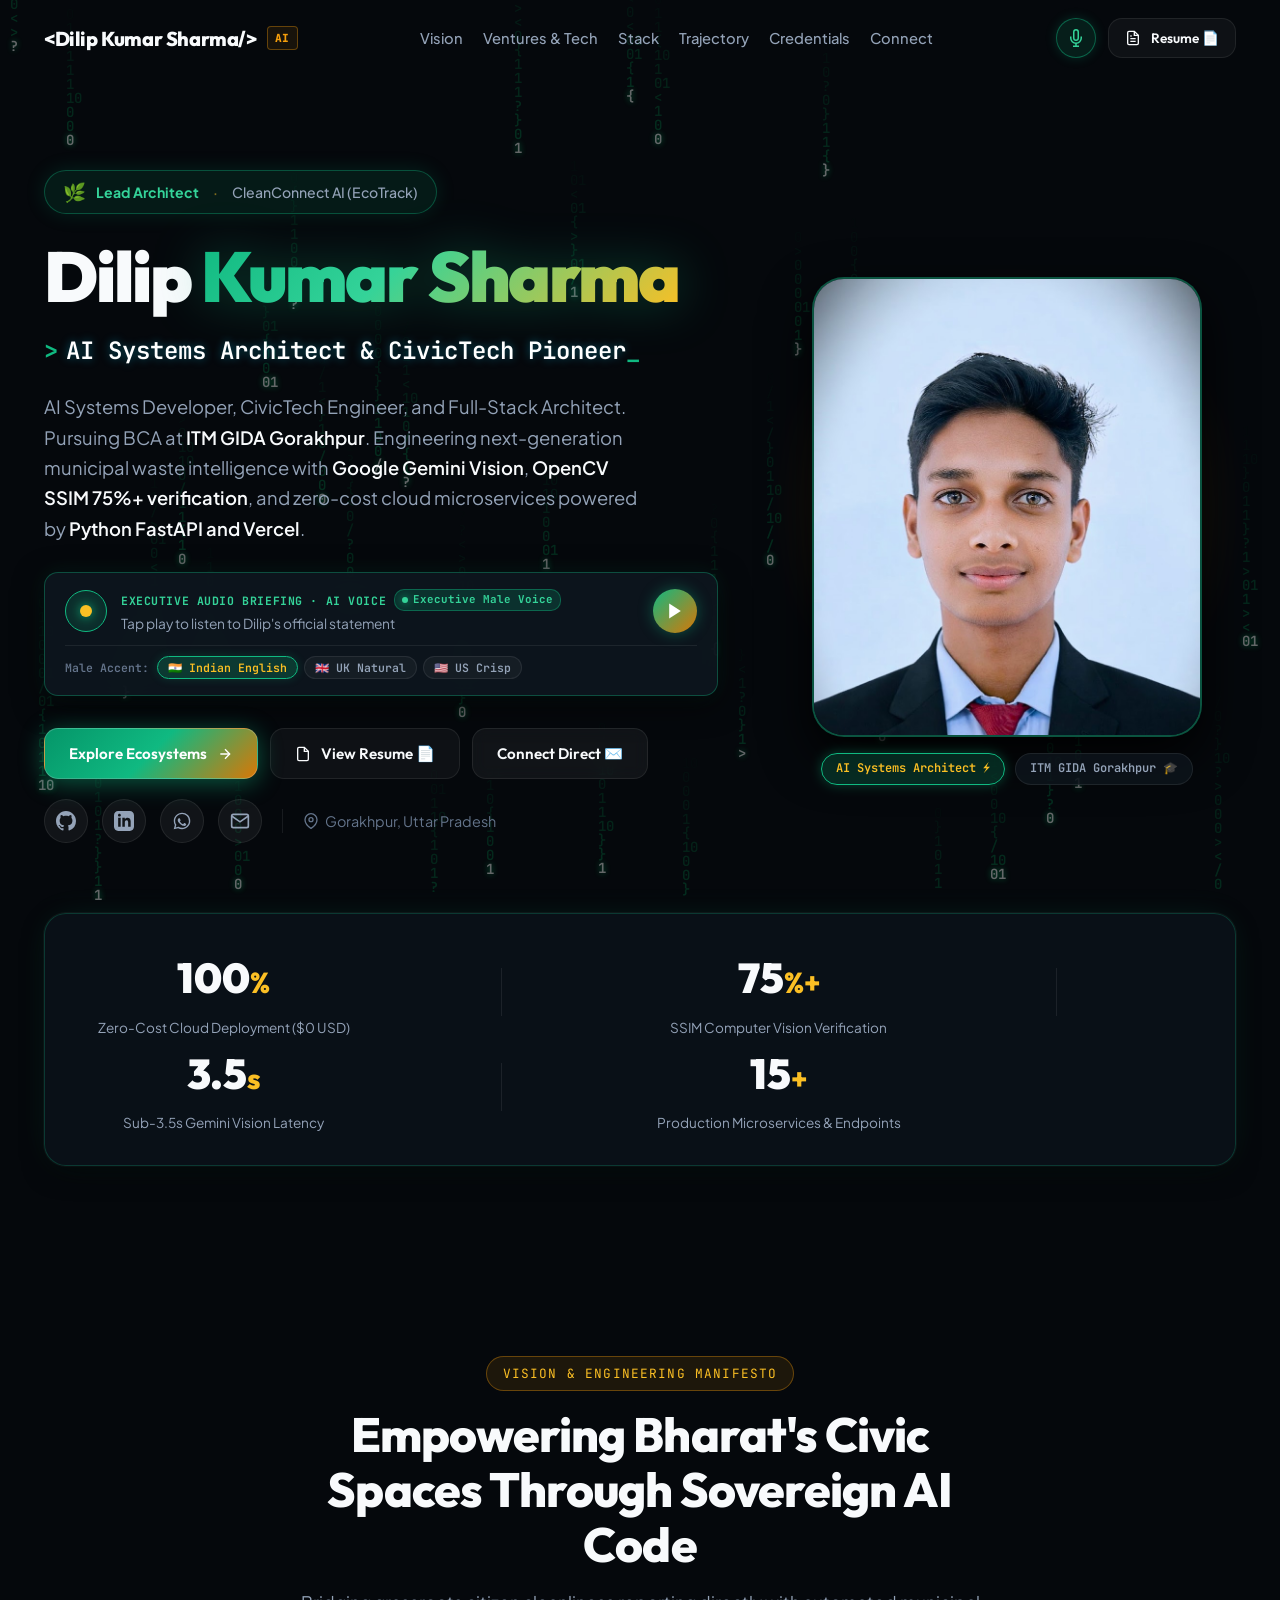
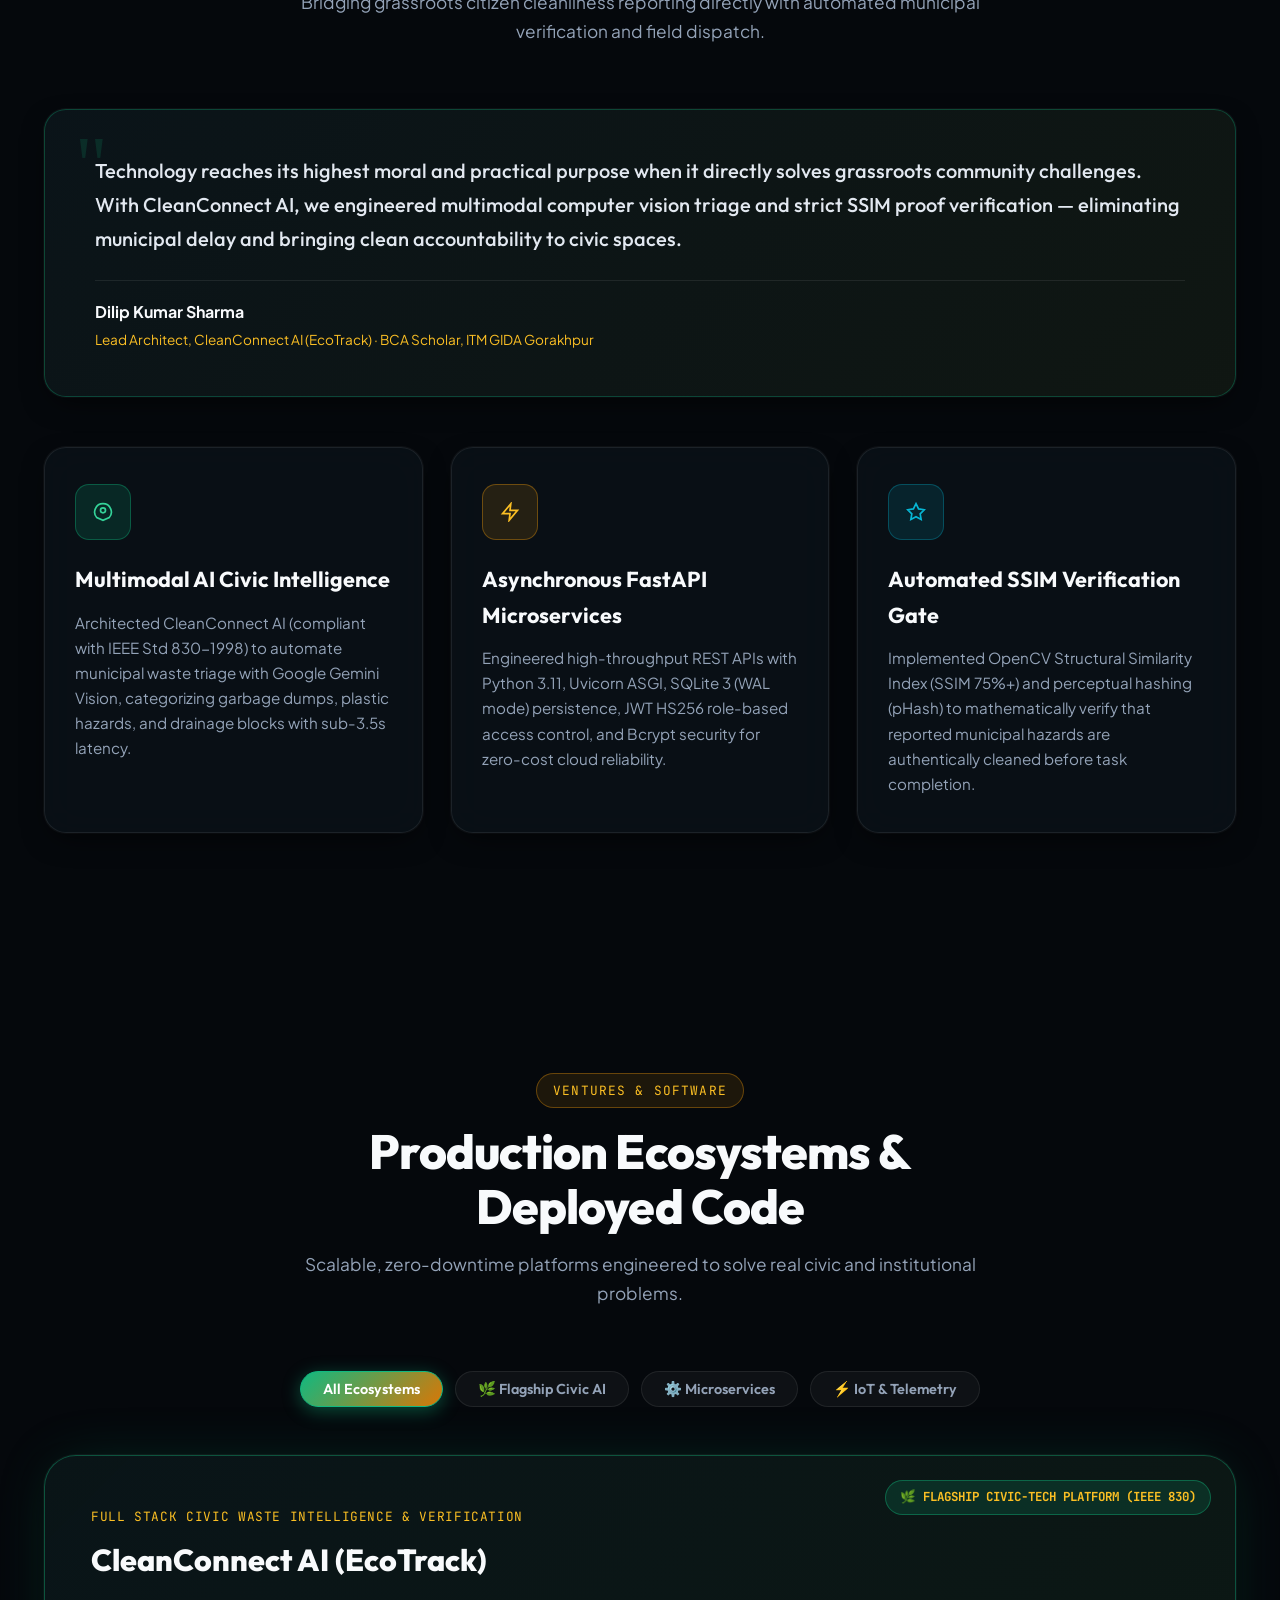
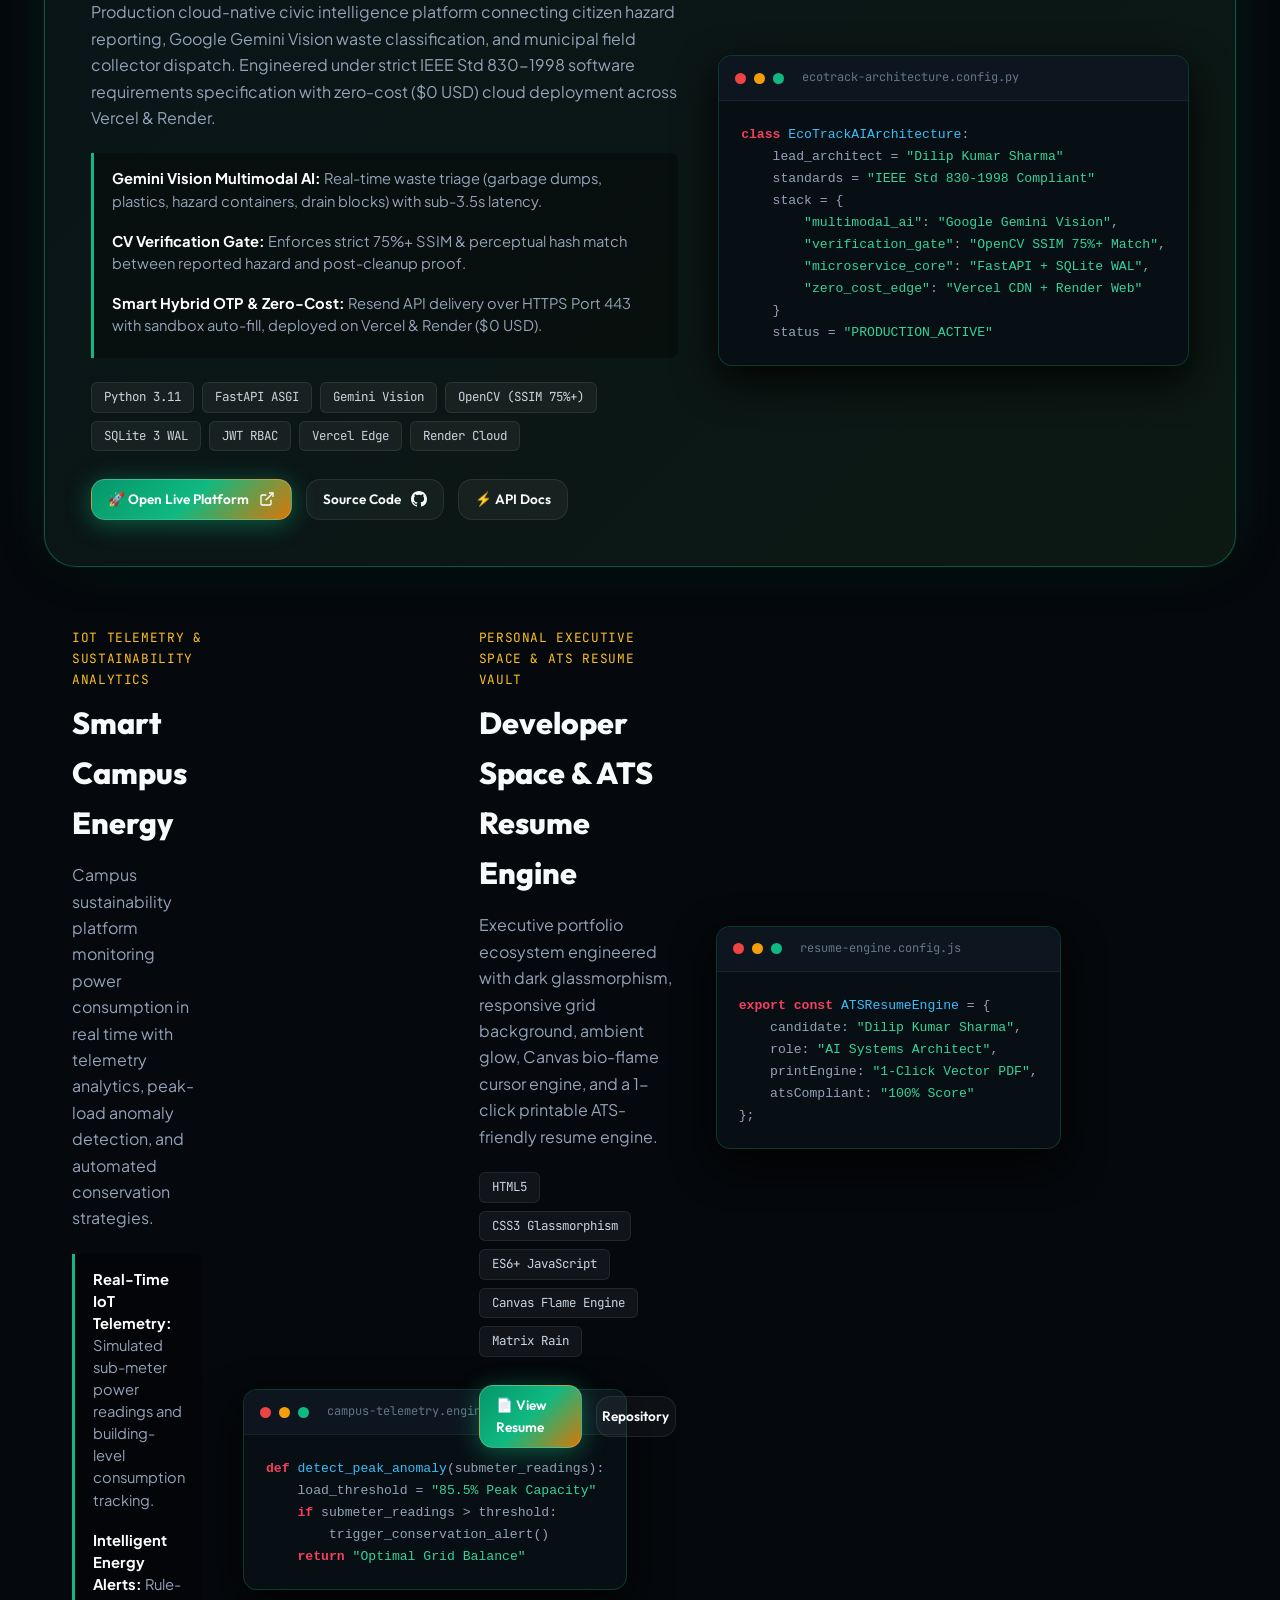
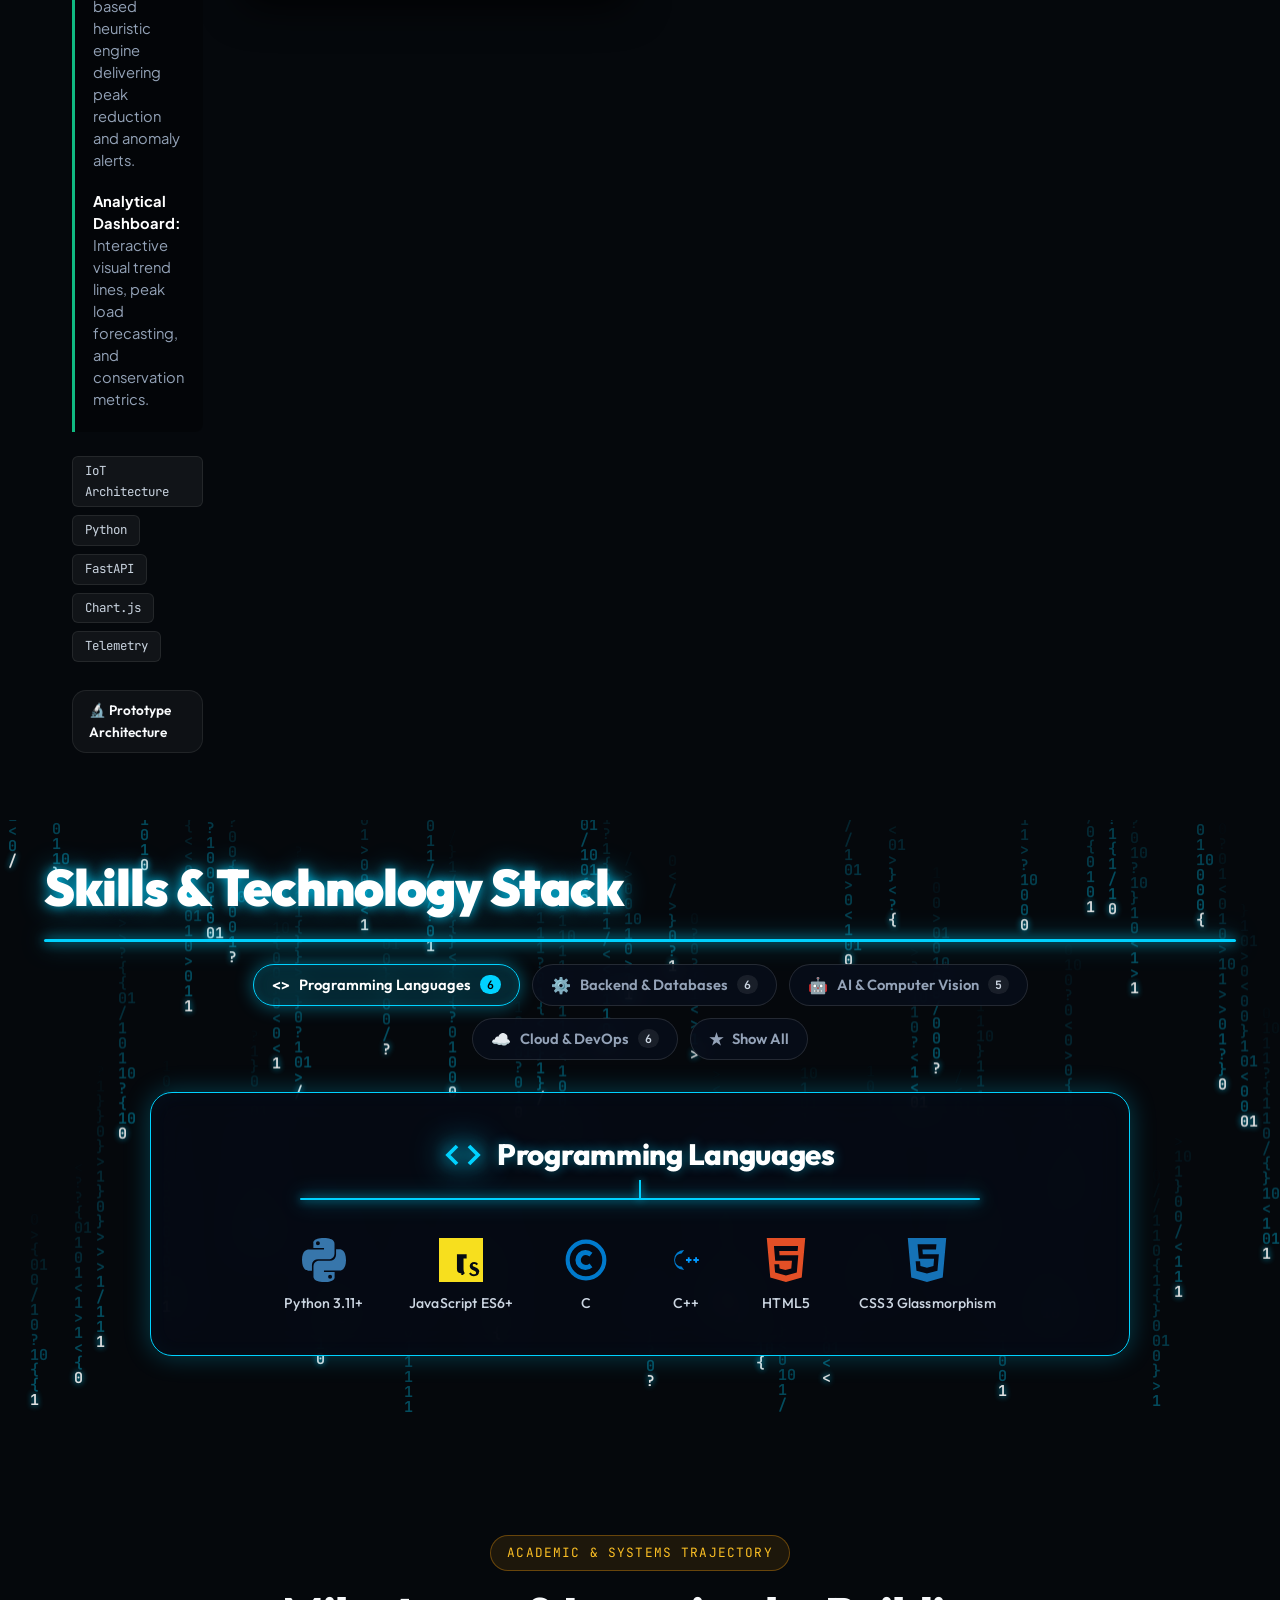
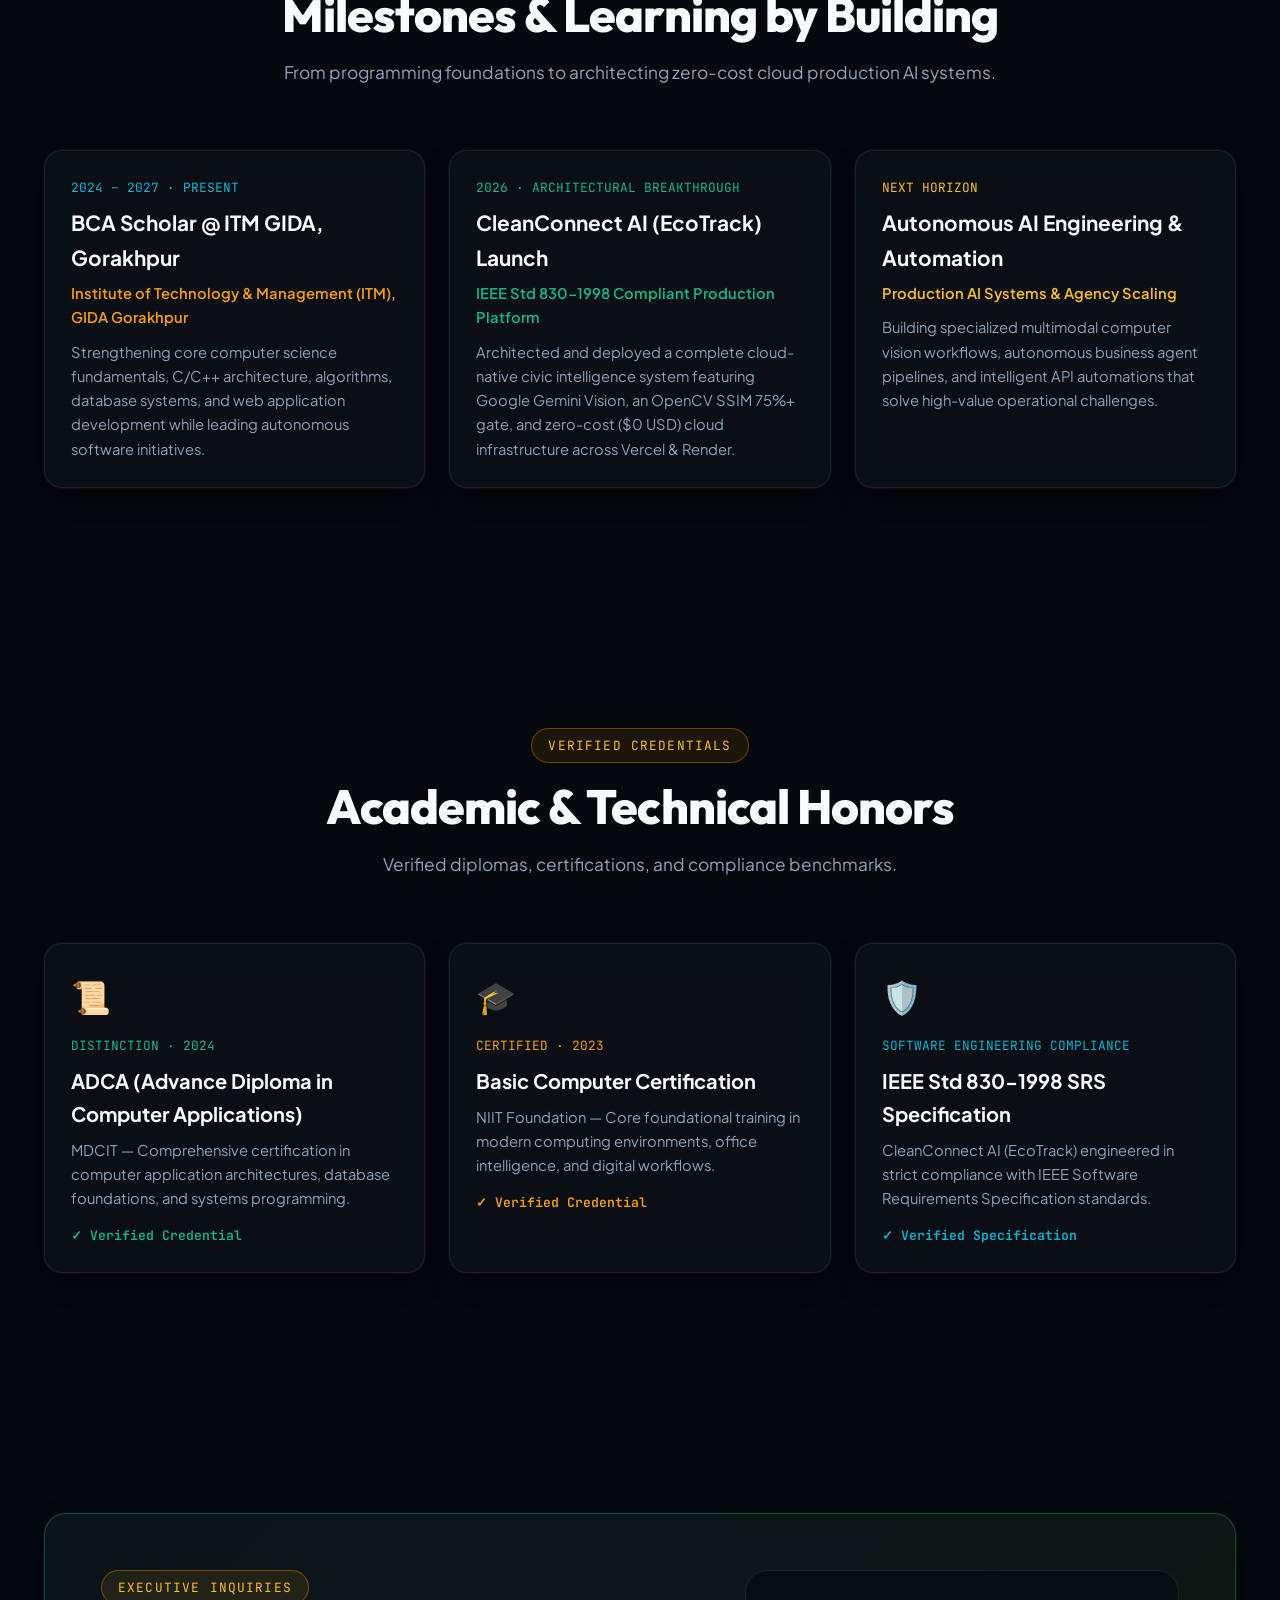
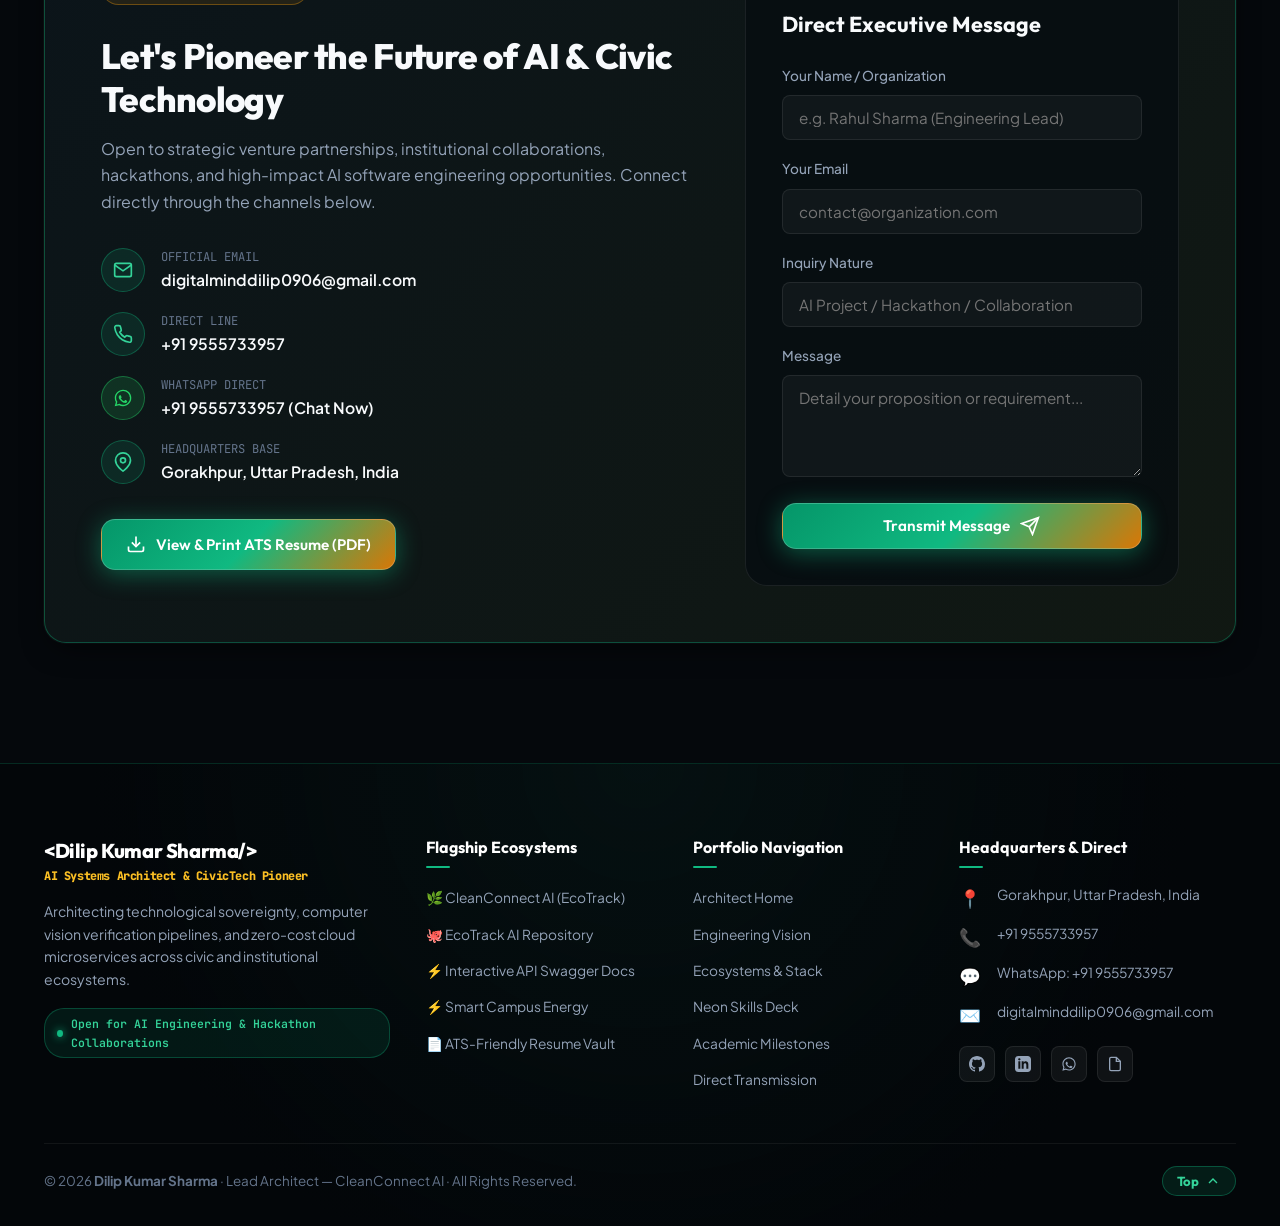
==== commit 1984e34d: "feat(contact): direct seamless background transmission to digitalminddilip0906@gmail.com without ope" ====
--- a/index.html
+++ b/index.html
@@ -931,22 +931,22 @@
           
           <div class="form-group">
             <label for="senderName">Your Name / Organization</label>
-            <input type="text" id="senderName" required placeholder="e.g. Rahul Sharma (Engineering Lead)">
+            <input type="text" id="senderName" name="name" required placeholder="e.g. Rahul Sharma (Engineering Lead)">
           </div>
 
           <div class="form-group">
             <label for="senderEmail">Your Email</label>
-            <input type="email" id="senderEmail" required placeholder="contact@organization.com">
+            <input type="email" id="senderEmail" name="email" required placeholder="contact@organization.com">
           </div>
 
           <div class="form-group">
             <label for="senderSubject">Inquiry Nature</label>
-            <input type="text" id="senderSubject" required placeholder="AI Project / Hackathon / Collaboration">
+            <input type="text" id="senderSubject" name="subject" required placeholder="AI Project / Hackathon / Collaboration">
           </div>
 
           <div class="form-group">
             <label for="senderMessage">Message</label>
-            <textarea id="senderMessage" rows="4" required placeholder="Detail your proposition or requirement..."></textarea>
+            <textarea id="senderMessage" name="message" rows="4" required placeholder="Detail your proposition or requirement..."></textarea>
           </div>
 
           <button type="submit" class="btn btn-kisan btn-block">
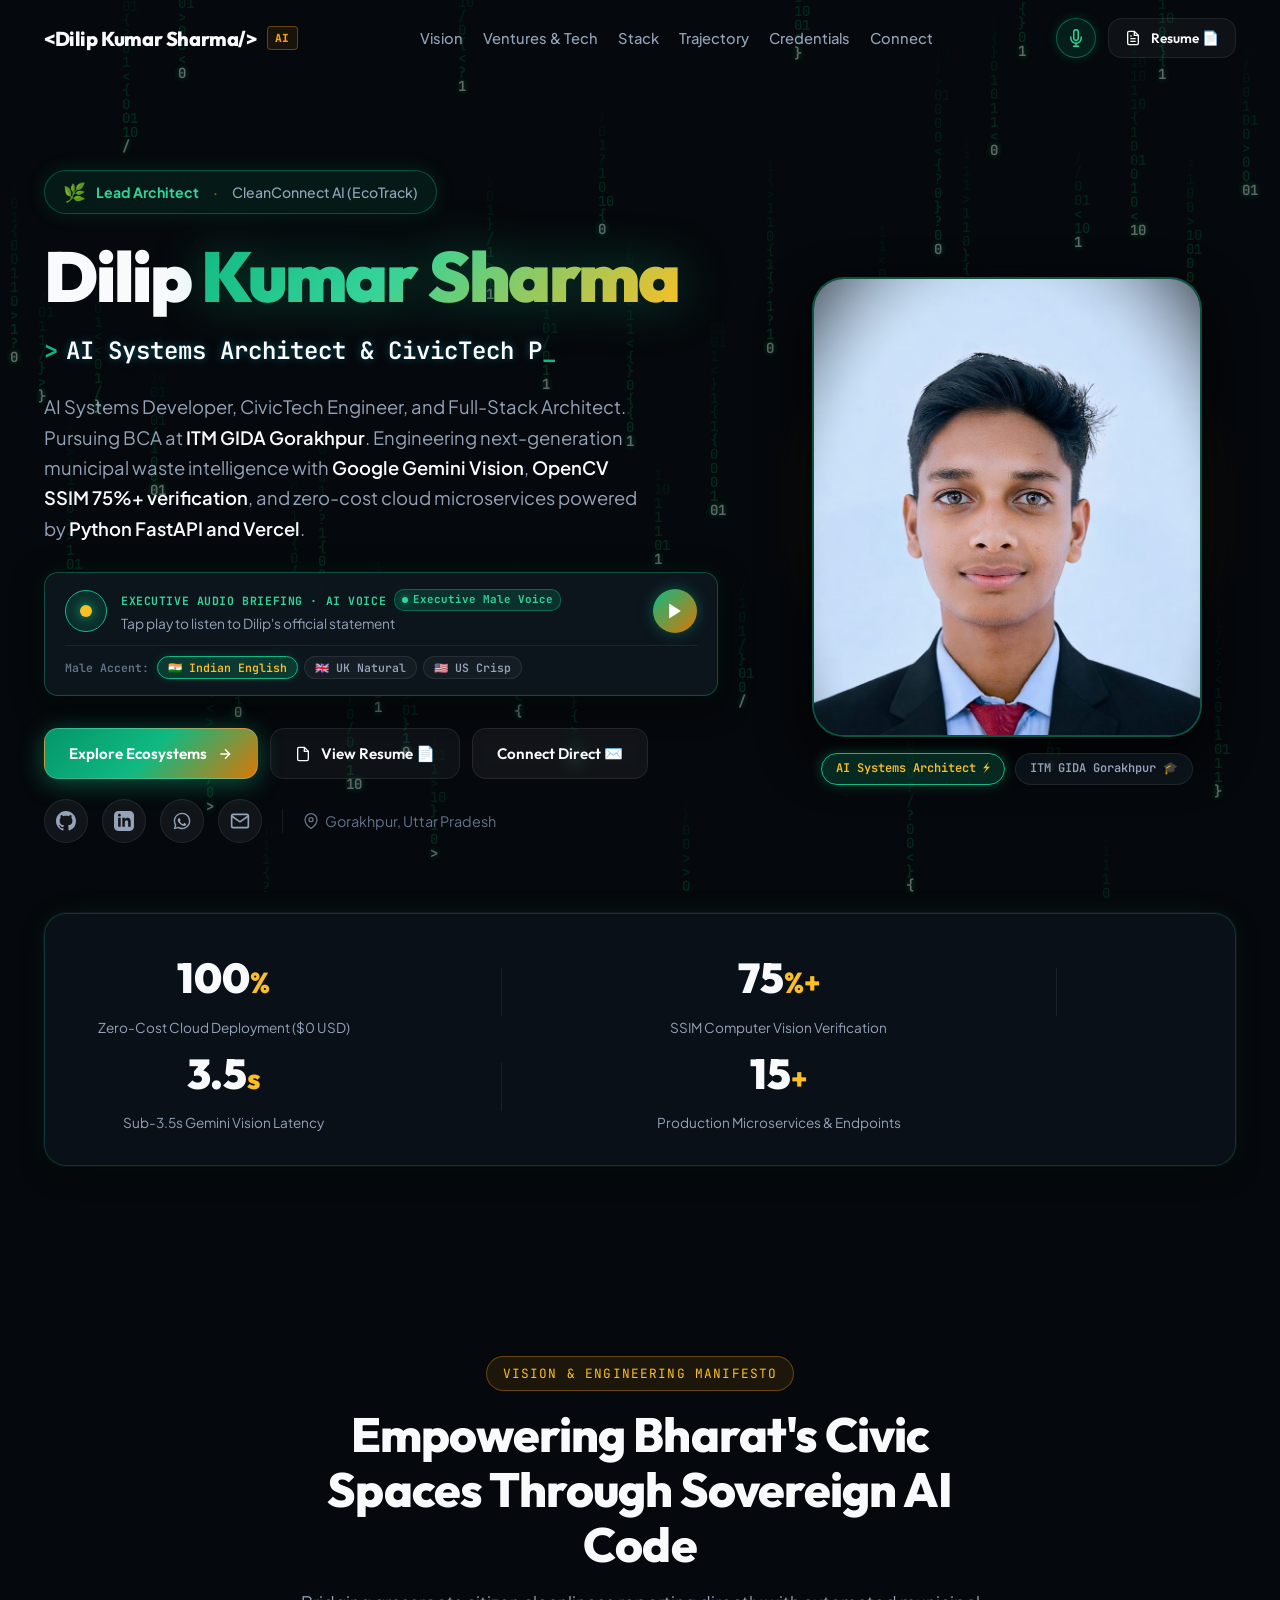
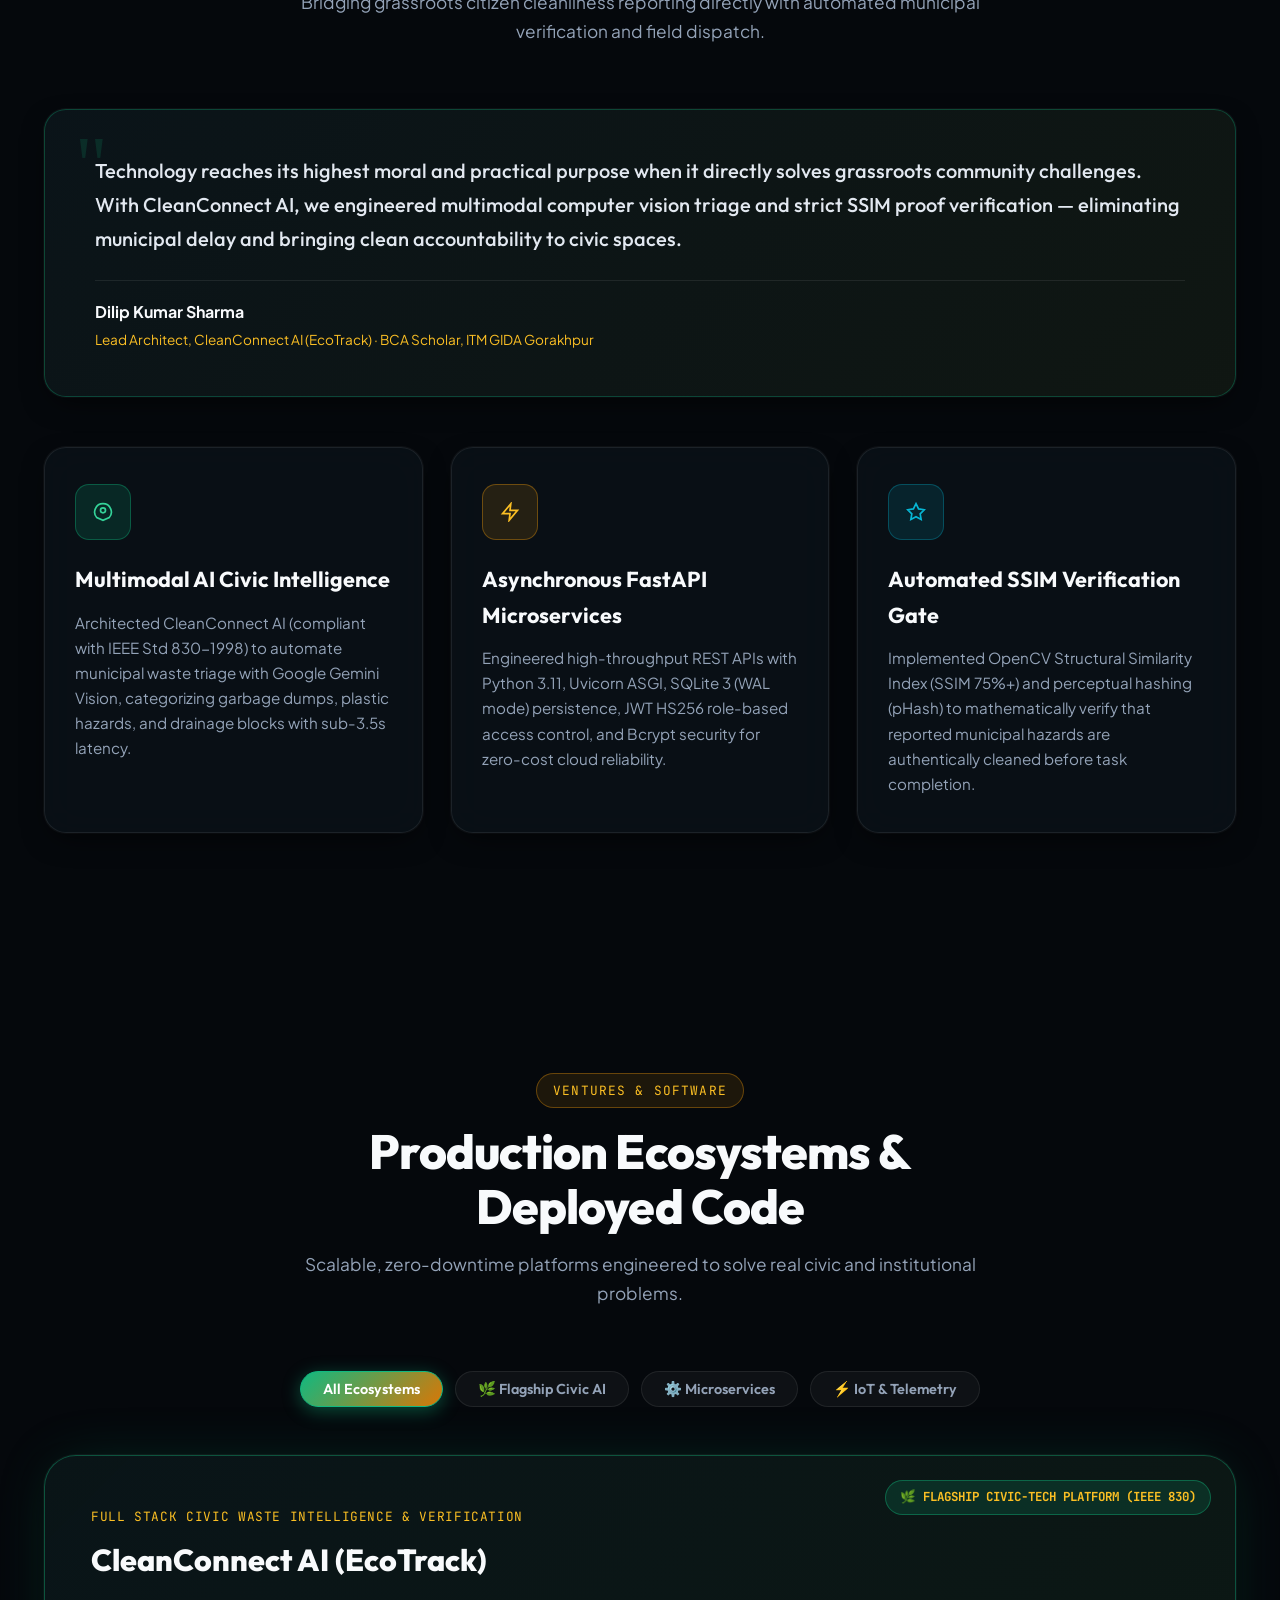
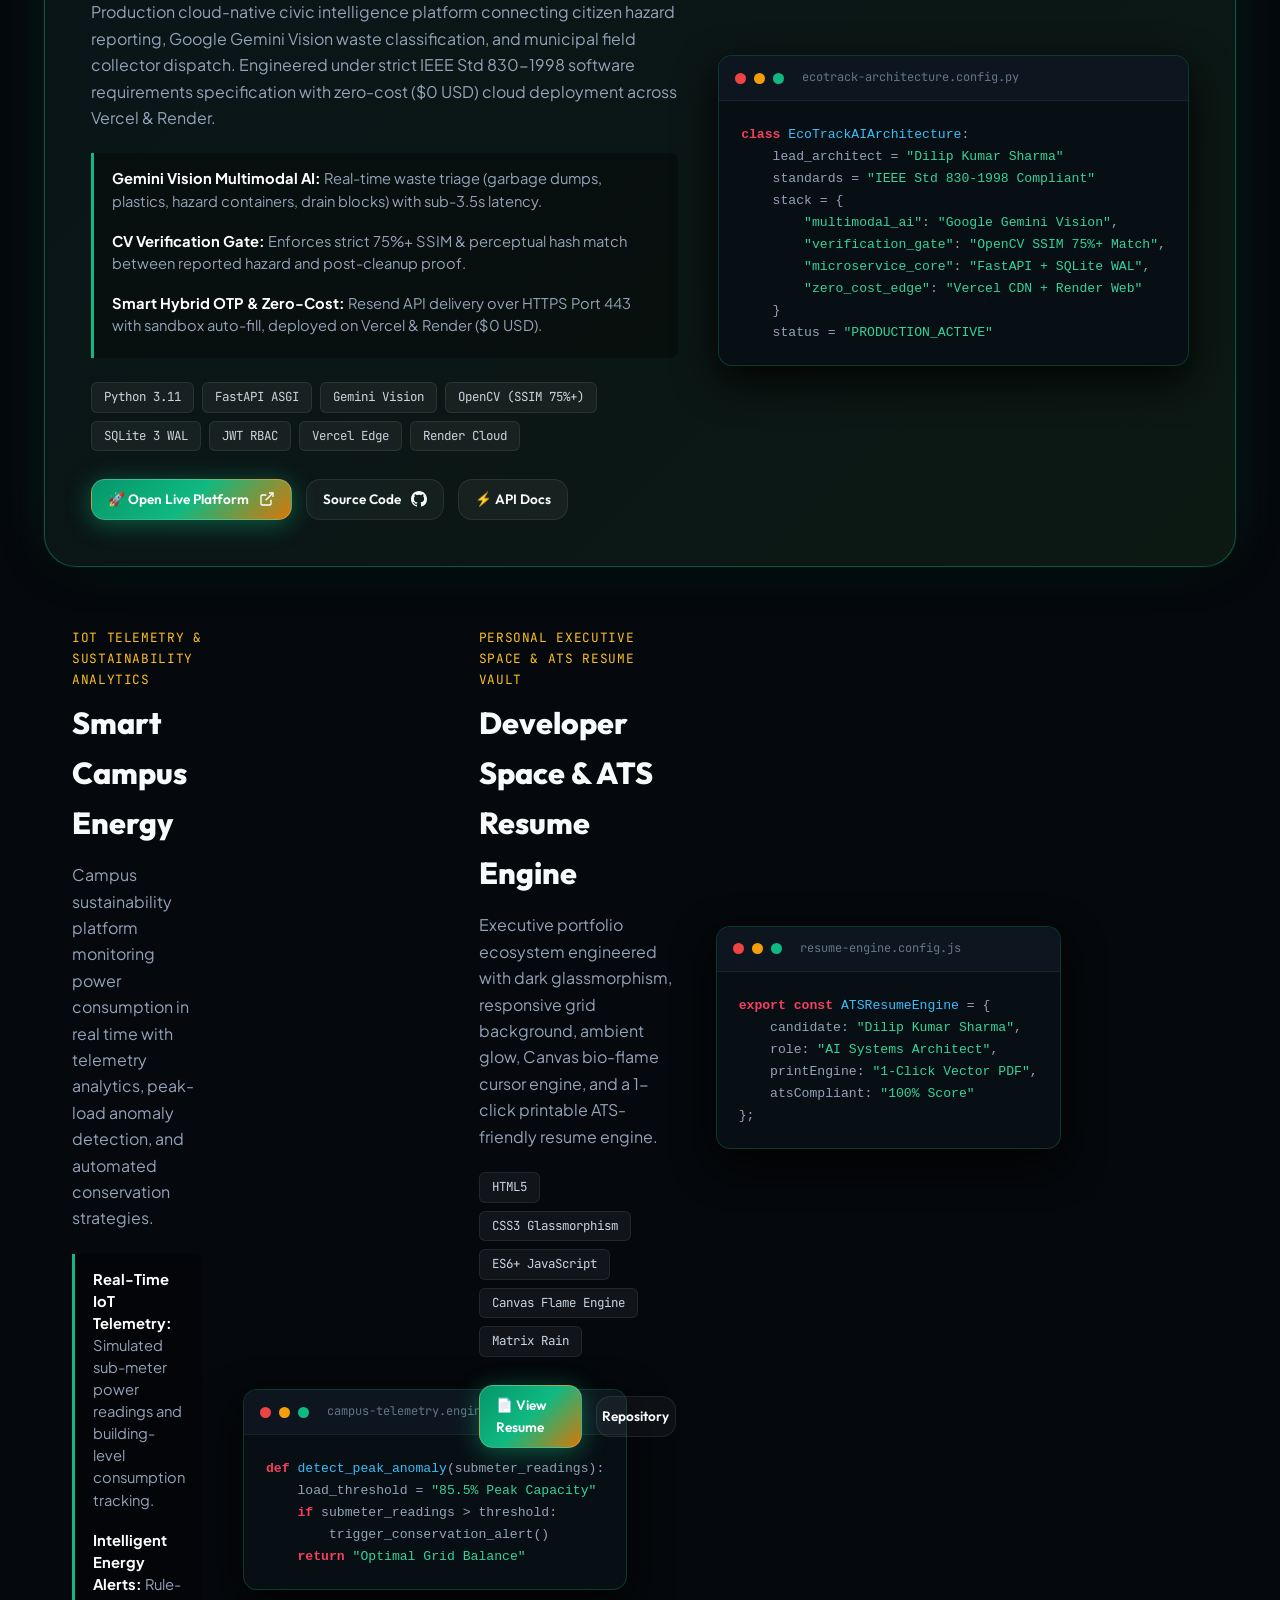
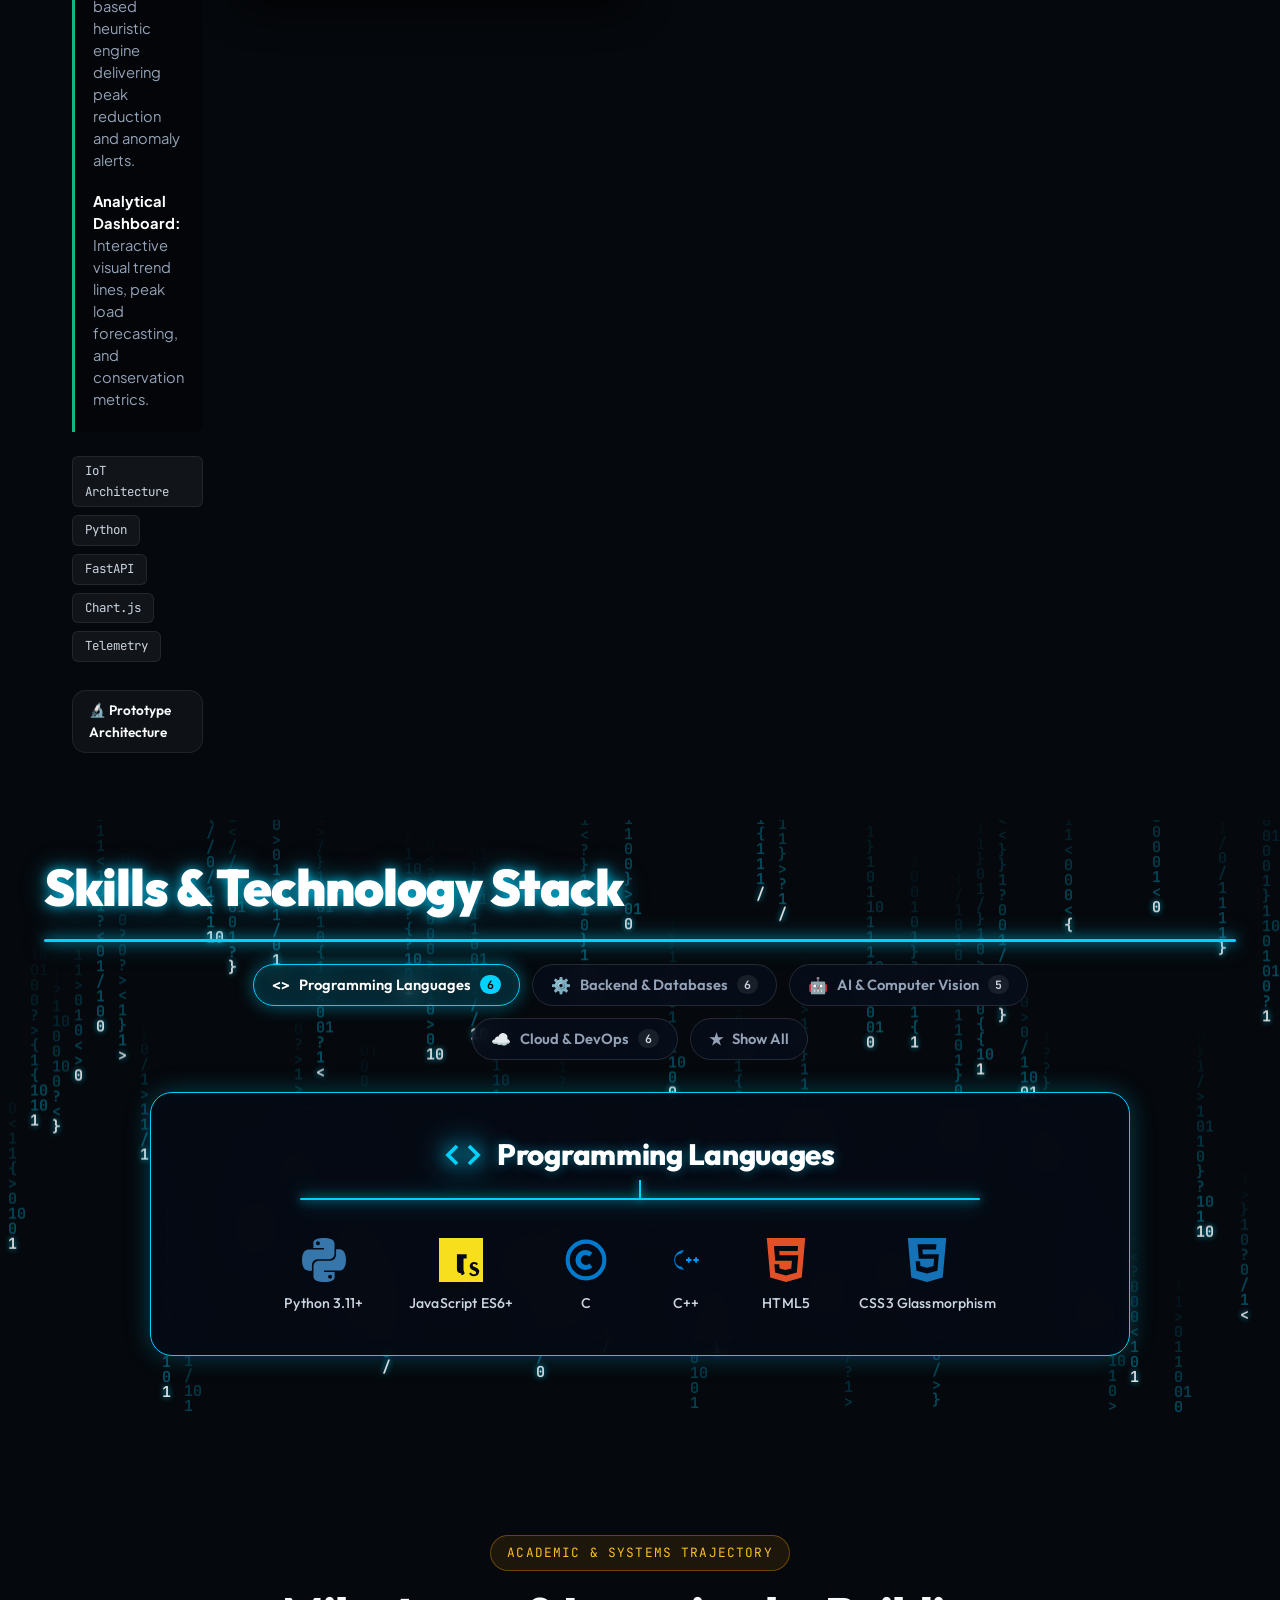
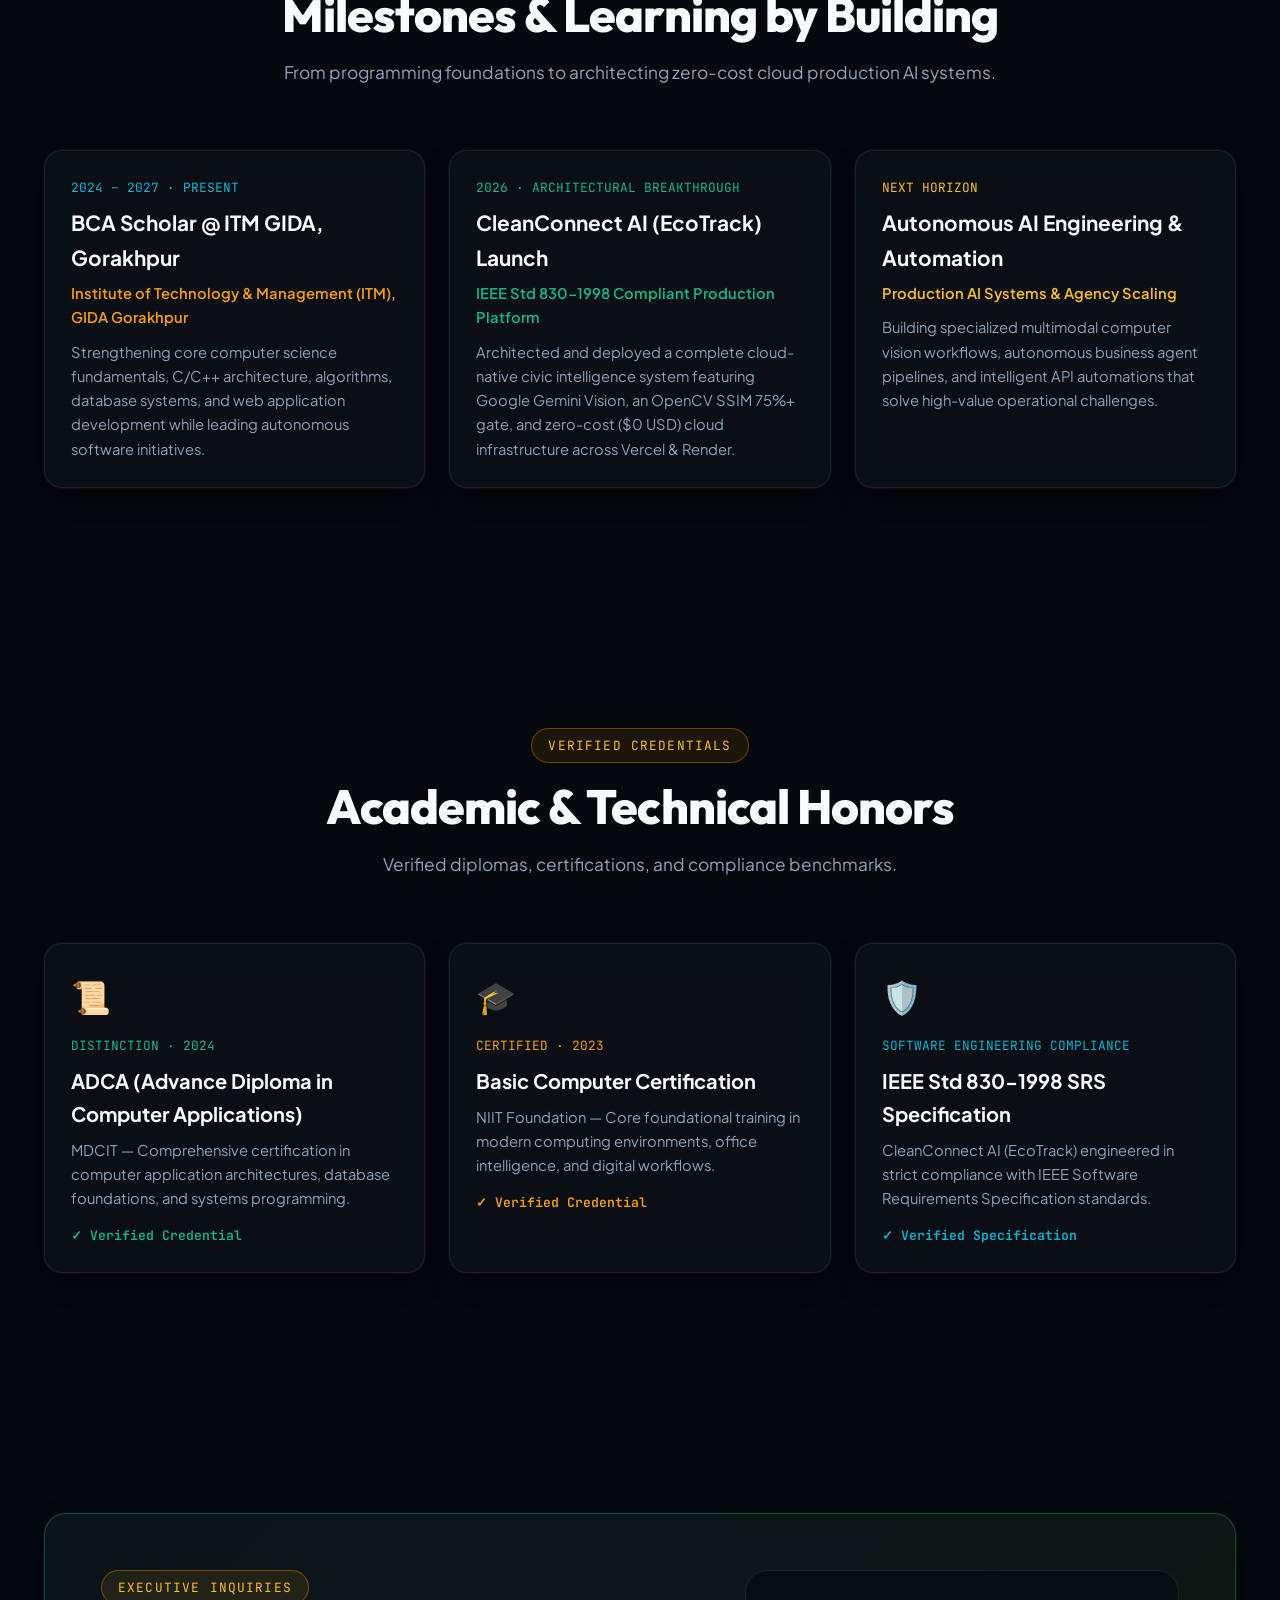
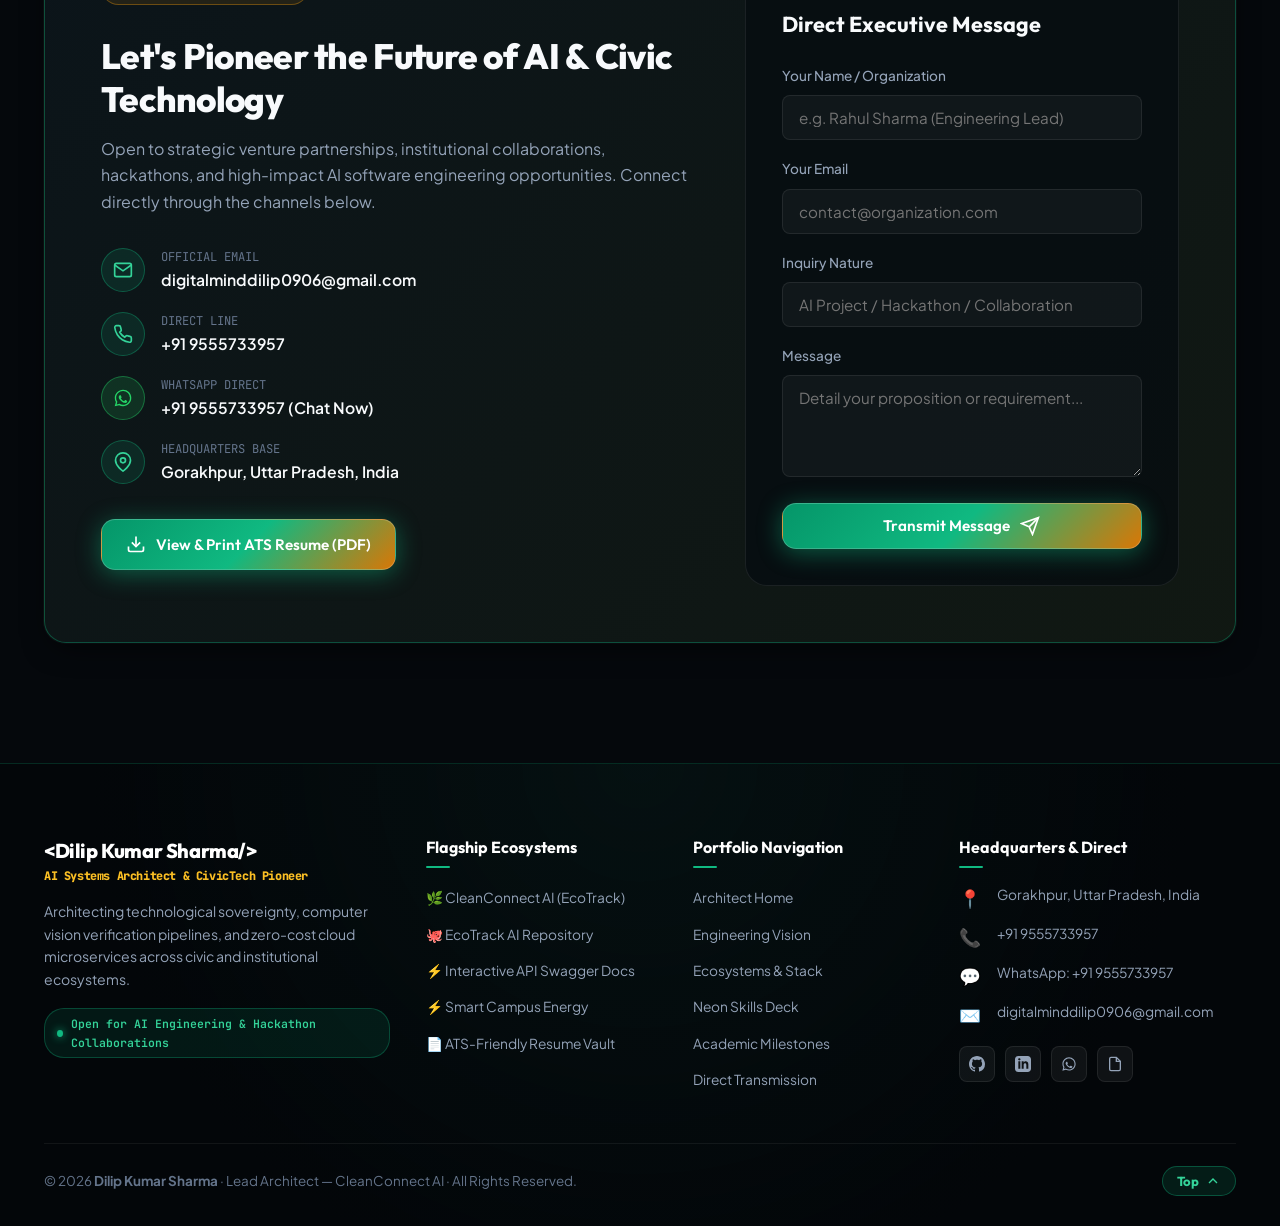
==== commit e8d535d7: "feat(contact): activate ultra-fast Web3Forms Cloudflare Edge API with verified access key" ====
--- a/index.html
+++ b/index.html
@@ -926,7 +926,8 @@
           </div>
         </div>
 
-        <form class="contact-form" id="contactForm">
+        <form class="contact-form" id="contactForm" data-web3-key="5c899fb5-4d0e-4d91-9d00-20d150025877">
+          <input type="hidden" name="access_key" value="5c899fb5-4d0e-4d91-9d00-20d150025877">
           <h3 class="form-title">Direct Executive Message</h3>
           
           <div class="form-group">
